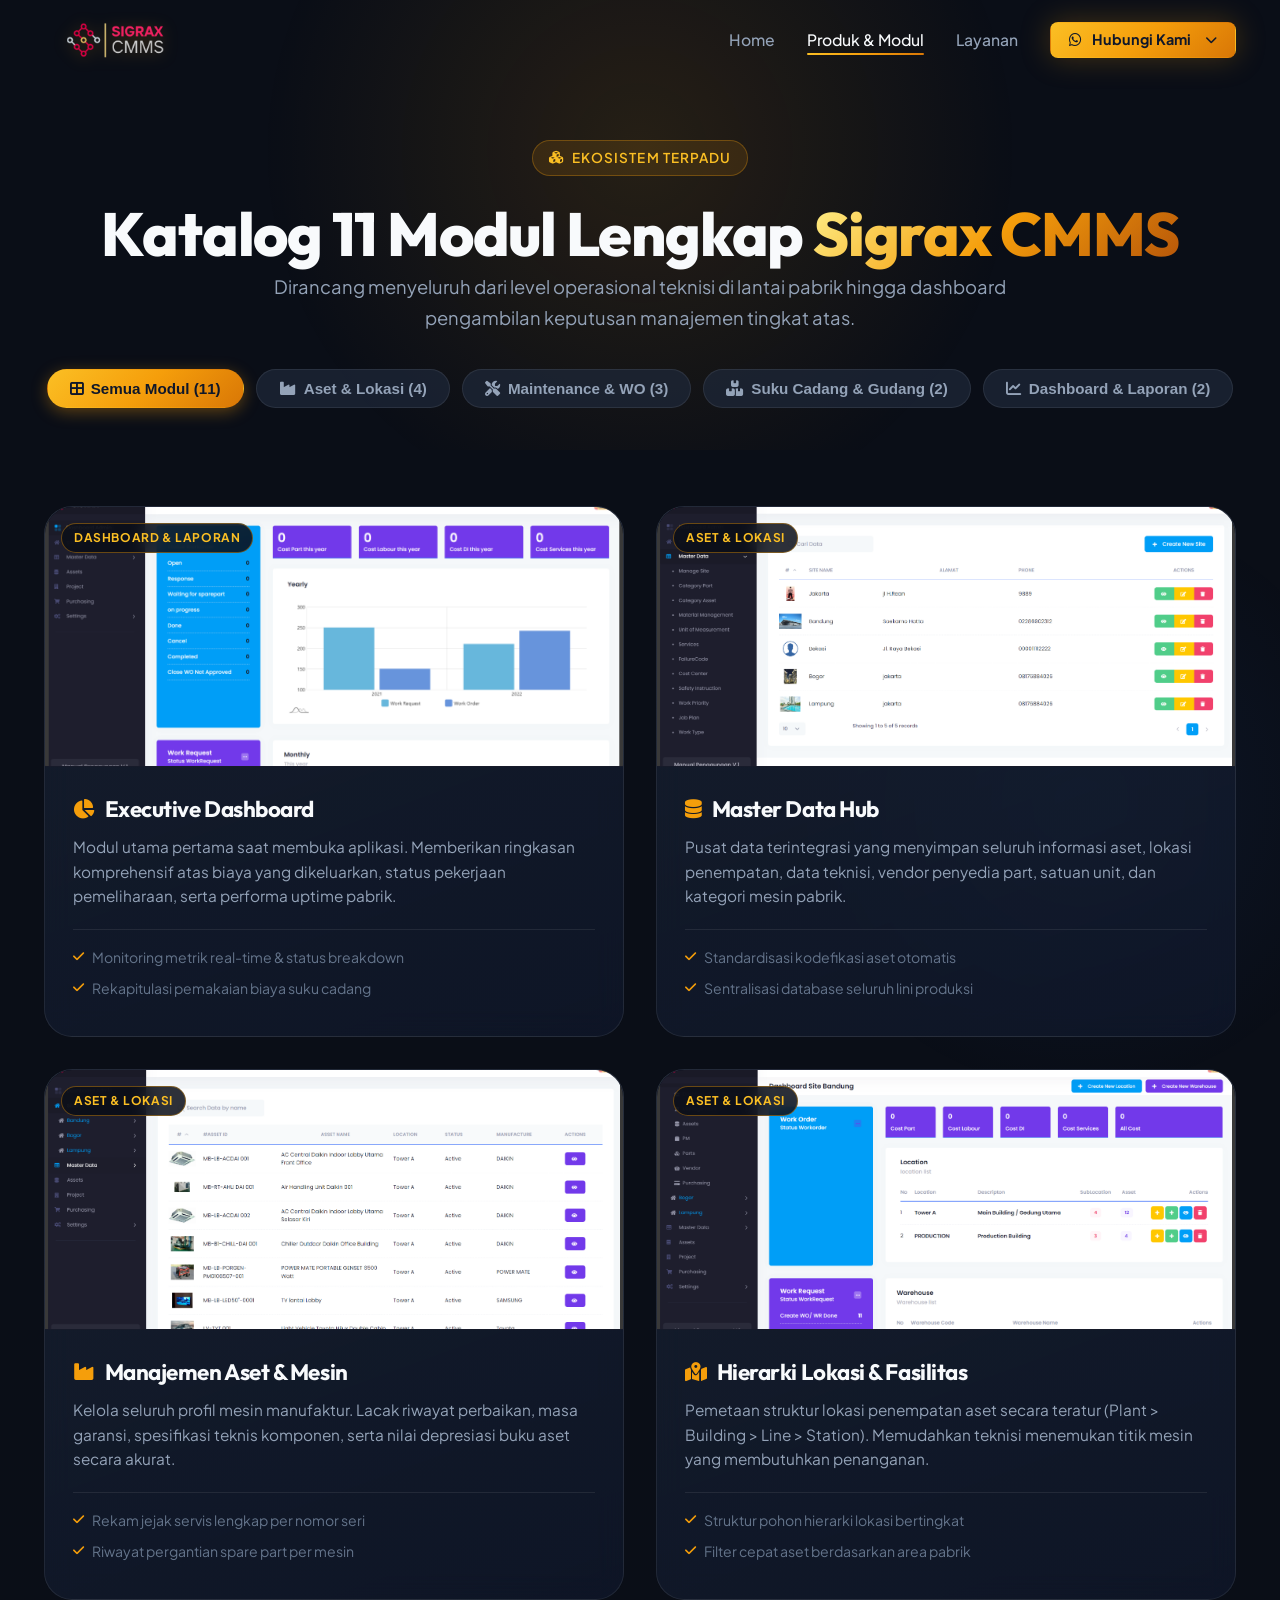
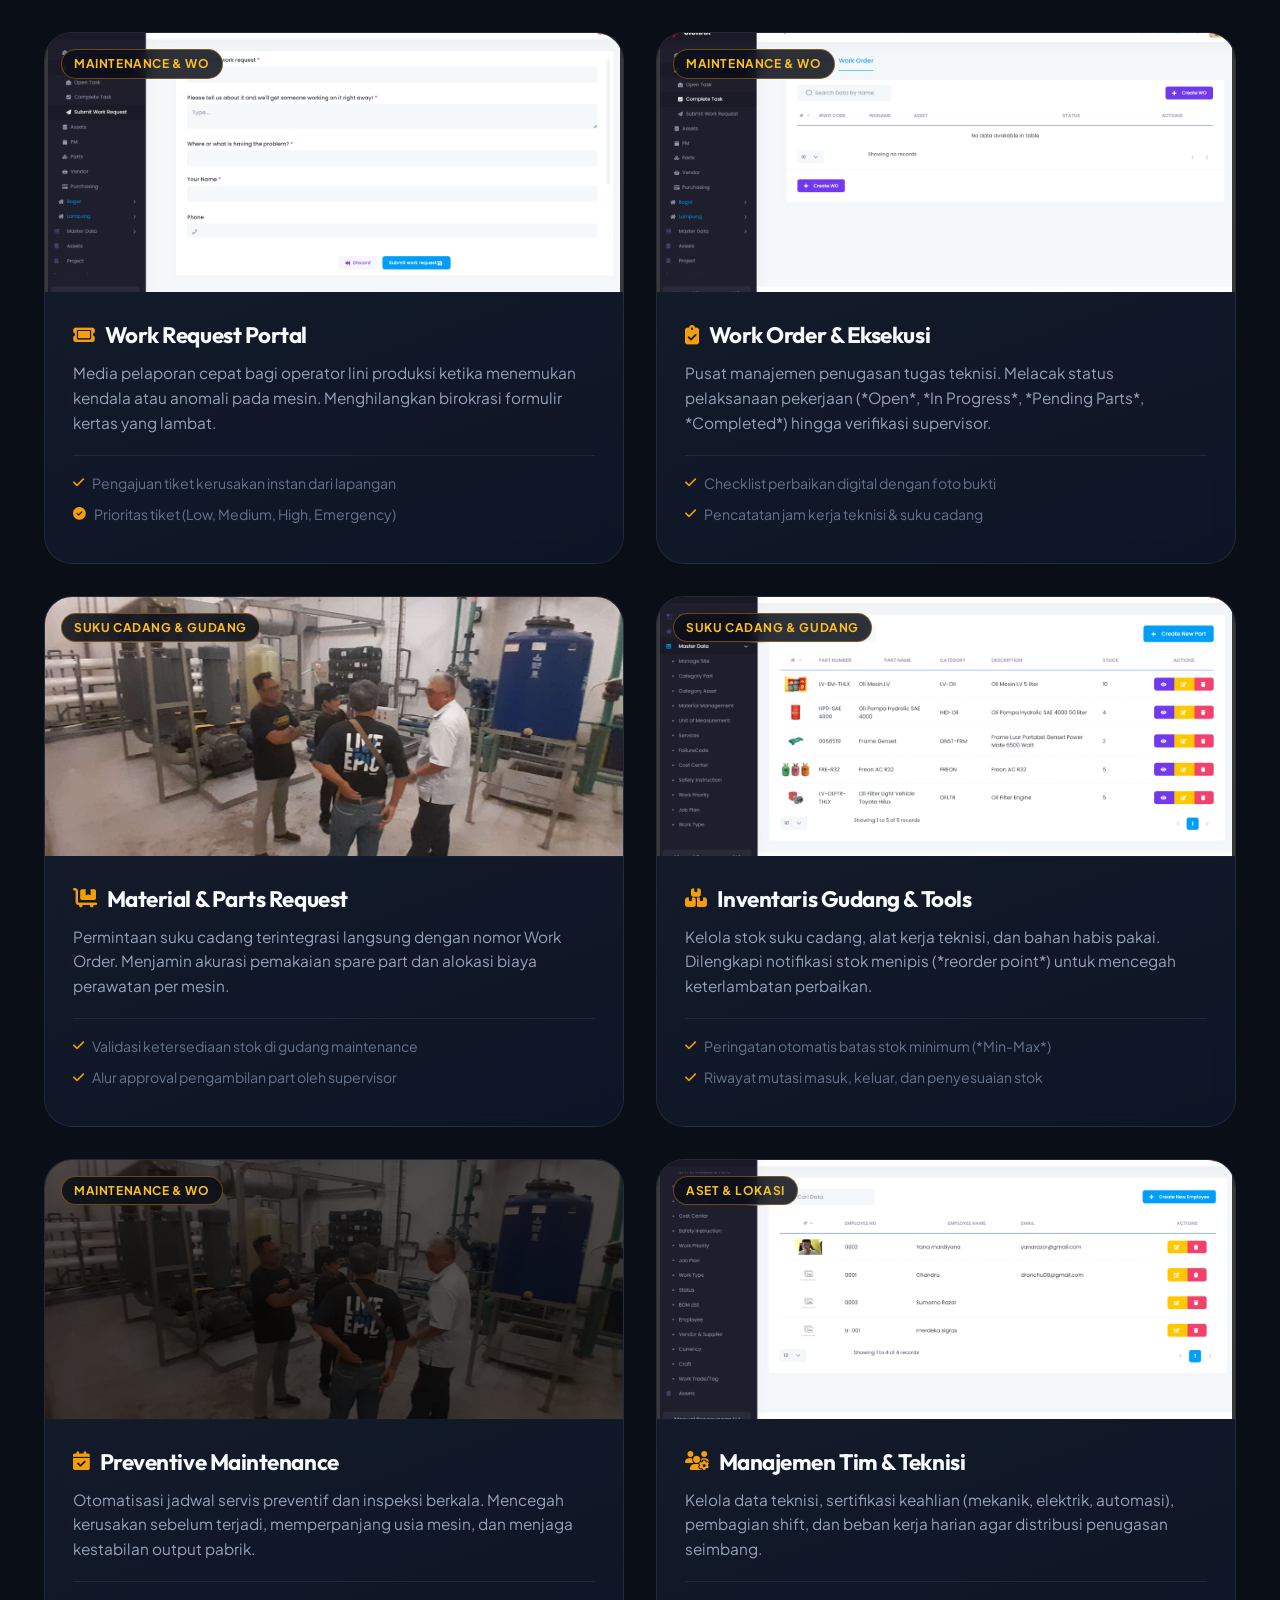
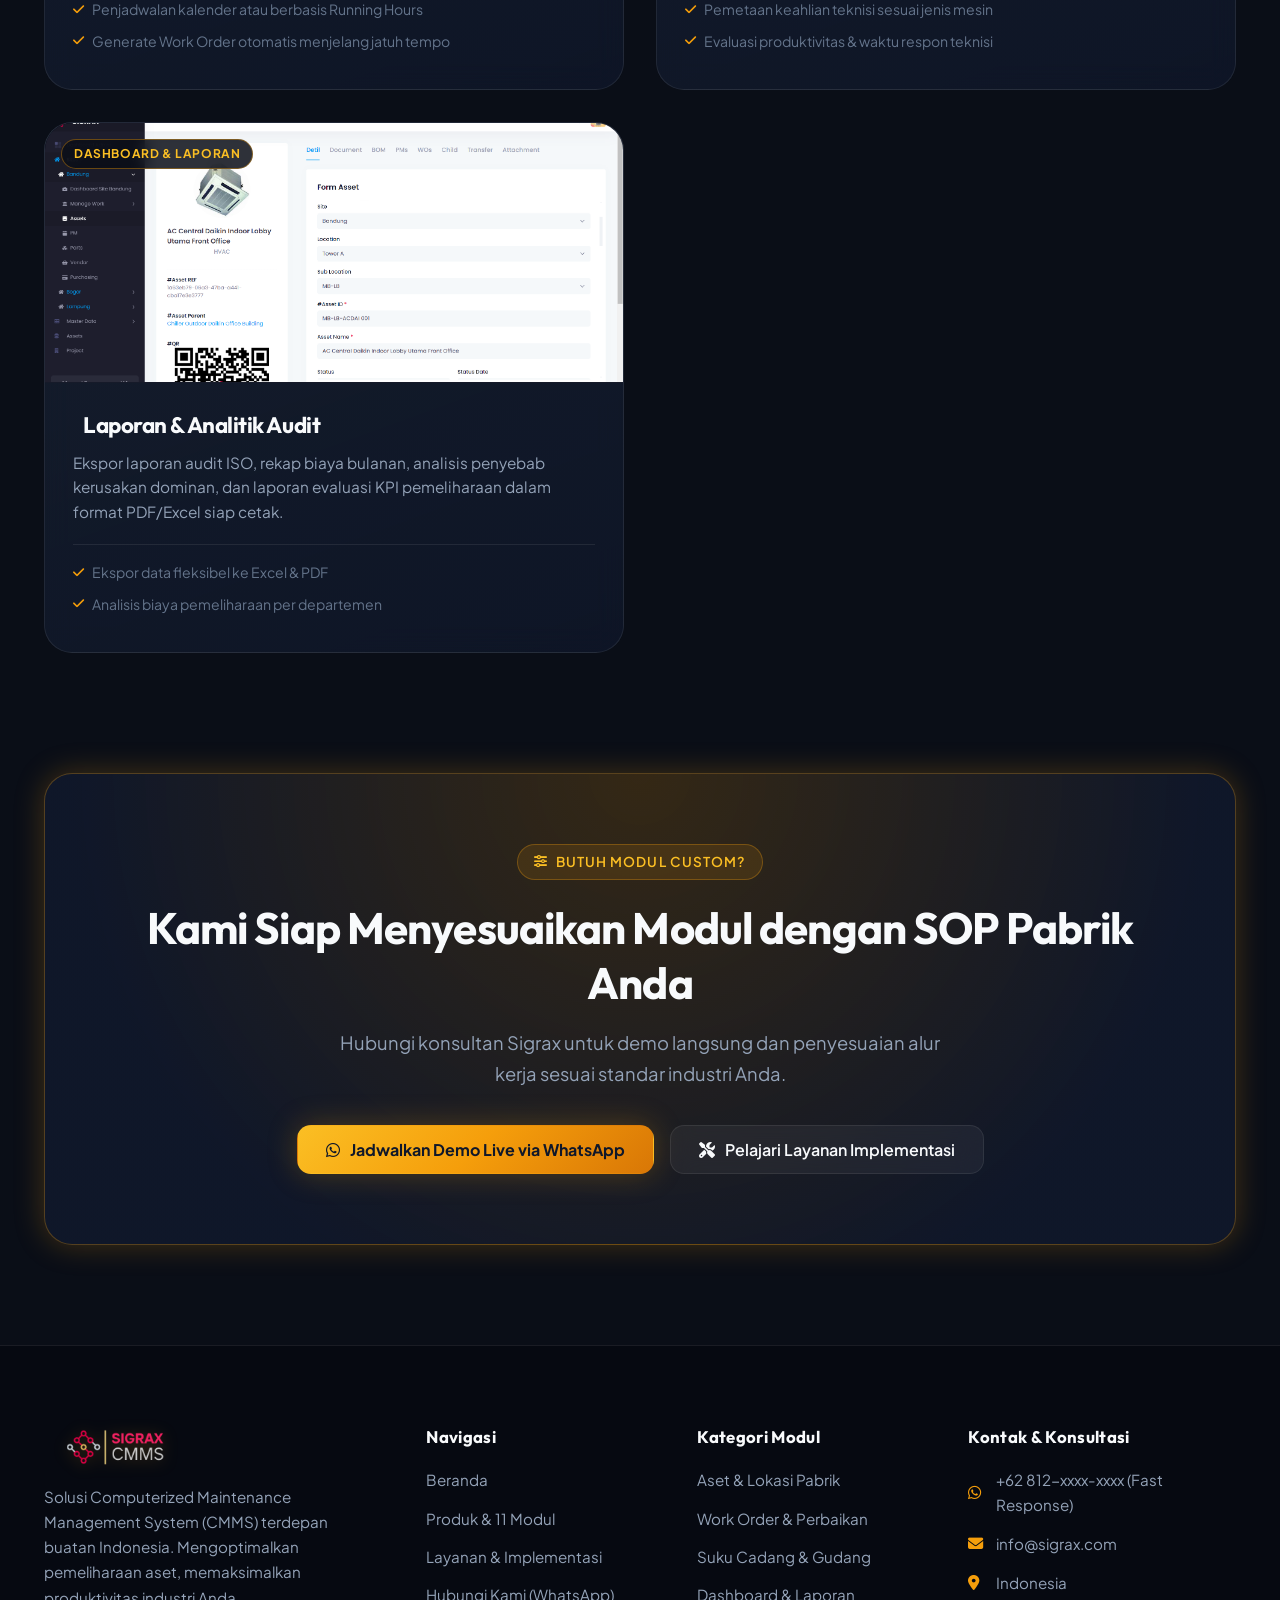
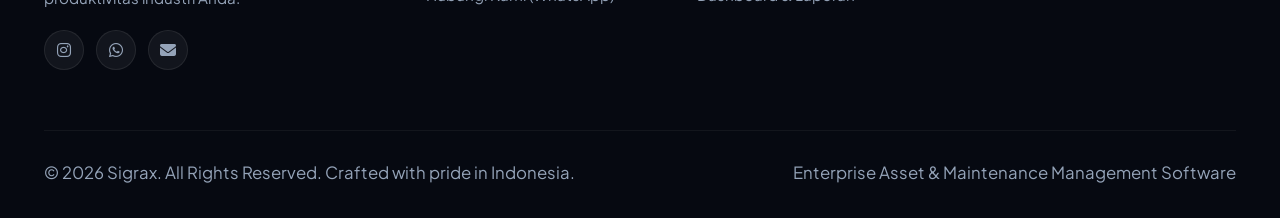
==== features.html @ bd56a6e1 "feat: complete redesign of Sigrax CMMS website with modern 3D exploded architecture, 11 modules cata" ====
<!DOCTYPE html>
<html lang="id">
<head>
  <meta charset="UTF-8" />
  <meta name="viewport" content="width=device-width, initial-scale=1.0" />
  <title>Produk & 11 Modul Lengkap - Sigrax CMMS</title>
  <meta name="description" content="Eksplorasi 11 modul terpadu Sigrax CMMS untuk manajemen aset, work order, pemeliharaan preventif, inventaris suku cadang, dan analitik pabrik." />
  
  <!-- Favicon -->
  <link rel="icon" type="image/png" href="LOGO SIGRAXX 1.png" />
  
  <!-- Font Awesome 6 -->
  <link rel="stylesheet" href="https://cdnjs.cloudflare.com/ajax/libs/font-awesome/6.5.1/css/all.min.css" />
  
  <!-- Unified Modern Design System -->
  <link rel="stylesheet" href="main.css" />

  <style>
    /* Specific Styles for Features Explorer */
    .filter-pills-bar {
      display: flex;
      justify-content: center;
      gap: 12px;
      flex-wrap: wrap;
      margin-bottom: 48px;
    }

    .filter-pill {
      background: rgba(30, 41, 59, 0.7);
      border: 1px solid var(--border-glass);
      color: var(--text-secondary);
      padding: 10px 22px;
      border-radius: var(--radius-full);
      font-size: 0.95rem;
      font-weight: 600;
      cursor: pointer;
      transition: all var(--transition-fast);
      display: inline-flex;
      align-items: center;
      gap: 8px;
    }

    .filter-pill:hover {
      background: rgba(255, 255, 255, 0.1);
      color: var(--text-white);
      border-color: rgba(255, 255, 255, 0.2);
    }

    .filter-pill.active {
      background: var(--gold-gradient);
      color: var(--text-dark);
      border-color: transparent;
      box-shadow: 0 4px 16px rgba(245, 158, 11, 0.35);
    }

    .modules-grid {
      display: grid;
      grid-template-columns: repeat(2, 1fr);
      gap: 32px;
    }

    .module-card {
      background: linear-gradient(160deg, rgba(30, 41, 59, 0.6) 0%, rgba(15, 23, 42, 0.8) 100%);
      border: 1px solid var(--border-glass);
      border-radius: var(--radius-xl);
      overflow: hidden;
      display: flex;
      flex-direction: column;
      transition: all var(--transition-normal);
      backdrop-filter: blur(14px);
    }

    .module-card:hover {
      transform: translateY(-6px);
      border-color: var(--border-glass-hover);
      box-shadow: var(--shadow-lg), 0 0 30px rgba(245, 158, 11, 0.15);
    }

    .module-card-img-wrap {
      height: 260px;
      background: #020617;
      position: relative;
      overflow: hidden;
      cursor: pointer;
      border-bottom: 1px solid var(--border-glass);
    }

    .module-card-img-wrap img {
      width: 100%;
      height: 100%;
      object-fit: cover;
      transition: transform var(--transition-smooth);
    }

    .module-card:hover .module-card-img-wrap img {
      transform: scale(1.05);
    }

    .module-badge-category {
      position: absolute;
      top: 16px;
      left: 16px;
      background: rgba(10, 14, 23, 0.85);
      border: 1px solid rgba(245, 158, 11, 0.4);
      color: var(--primary-gold-light);
      padding: 4px 12px;
      border-radius: var(--radius-full);
      font-size: 0.75rem;
      font-weight: 700;
      letter-spacing: 0.05em;
      text-transform: uppercase;
      backdrop-filter: blur(8px);
      z-index: 5;
    }

    .module-card-body {
      padding: 28px;
      display: flex;
      flex-direction: column;
      flex-grow: 1;
    }

    .module-card-body h3 {
      font-size: 1.4rem;
      margin-bottom: 12px;
      display: flex;
      align-items: center;
      gap: 10px;
    }

    .module-card-body h3 i {
      color: var(--primary-gold);
      font-size: 1.2rem;
    }

    .module-card-body p {
      font-size: 0.96rem;
      color: var(--text-secondary);
      line-height: 1.6;
      margin-bottom: 20px;
    }

    .module-card-features {
      list-style: none;
      margin-top: auto;
      padding-top: 16px;
      border-top: 1px solid var(--border-glass);
    }

    .module-card-features li {
      font-size: 0.88rem;
      color: var(--text-muted);
      display: flex;
      align-items: center;
      gap: 8px;
      margin-bottom: 8px;
    }

    .module-card-features li i {
      color: var(--primary-gold);
      font-size: 0.8rem;
    }

    @media (max-width: 900px) {
      .modules-grid {
        grid-template-columns: 1fr;
      }
    }
  </style>
</head>
<body>

  <!-- Modern Glassmorphic Navbar -->
  <header>
    <nav class="site-navbar" aria-label="Navigasi Utama">
      <div class="container navbar-inner">
        <a href="index.html" class="navbar-brand">
          <img src="LOGO SIGRAXX 1.png" alt="Sigrax CMMS Logo" class="brand-logo" />
        </a>

        <button class="mobile-toggle" aria-label="Buka Menu" aria-expanded="false">
          <i class="fas fa-bars"></i>
        </button>

        <ul class="nav-links">
          <li><a href="index.html" class="nav-link">Home</a></li>
          <li><a href="features.html" class="nav-link active">Produk & Modul</a></li>
          <li><a href="services.html" class="nav-link">Layanan</a></li>
          <li class="nav-dropdown">
            <a href="https://wa.link/18xqmd" target="_blank" rel="noopener noreferrer" class="btn btn-primary btn-sm">
              <i class="fab fa-whatsapp"></i> Hubungi Kami <i class="fas fa-chevron-down" style="font-size: 0.75rem; margin-left: 4px;"></i>
            </a>
            <div class="dropdown-panel">
              <a href="https://wa.link/18xqmd" target="_blank" rel="noopener noreferrer" class="dropdown-item">
                <i class="fab fa-whatsapp"></i> WhatsApp Konsultasi
              </a>
              <a href="mailto:info@sigrax.com" class="dropdown-item">
                <i class="fas fa-envelope"></i> Email Resmi
              </a>
              <a href="https://www.instagram.com/sigraxcmms" target="_blank" rel="noopener noreferrer" class="dropdown-item">
                <i class="fab fa-instagram"></i> Instagram Resmi
              </a>
            </div>
          </li>
        </ul>
      </div>
    </nav>
  </header>

  <main>
    <!-- Section: Header Explorer -->
    <section class="hero-section" style="padding-bottom: 30px;">
      <div class="container text-center">
        <span class="badge-tag"><i class="fas fa-cubes"></i> Ekosistem Terpadu</span>
        <h1>Katalog 11 Modul Lengkap <span class="gradient-text">Sigrax CMMS</span></h1>
        <p style="max-width: 760px; margin: 0 auto 36px auto; font-size: 1.15rem;">
          Dirancang menyeluruh dari level operasional teknisi di lantai pabrik hingga dashboard pengambilan keputusan manajemen tingkat atas.
        </p>

        <!-- Filter Pills Bar -->
        <div class="filter-pills-bar">
          <button class="filter-pill active" data-category="all">
            <i class="fas fa-border-all"></i> Semua Modul (11)
          </button>
          <button class="filter-pill" data-category="asset">
            <i class="fas fa-industry"></i> Aset & Lokasi (4)
          </button>
          <button class="filter-pill" data-category="maintenance">
            <i class="fas fa-screwdriver-wrench"></i> Maintenance & WO (3)
          </button>
          <button class="filter-pill" data-category="inventory">
            <i class="fas fa-boxes-stacked"></i> Suku Cadang & Gudang (2)
          </button>
          <button class="filter-pill" data-category="analytics">
            <i class="fas fa-chart-line"></i> Dashboard & Laporan (2)
          </button>
        </div>
      </div>
    </section>

    <!-- Section: All 11 Modules Grid -->
    <section class="section-py" style="padding-top: 20px;">
      <div class="container">
        <div class="modules-grid">

          <!-- 1. Executive Dashboard -->
          <div class="module-card" data-category="analytics">
            <div class="module-card-img-wrap" data-lightbox="true" data-src="dashboard.png" data-title="1. Executive Dashboard Module" data-desc="Visualisasi real-time performa pemeliharaan, rekap work order, dan tren biaya perawatan.">
              <span class="module-badge-category">Dashboard & Laporan</span>
              <img src="dashboard.png" alt="Executive Dashboard Sigrax" />
              <div class="image-zoom-overlay"><i class="fas fa-magnifying-glass-plus"></i> Perbesar</div>
            </div>
            <div class="module-card-body">
              <h3><i class="fas fa-chart-pie"></i> Executive Dashboard</h3>
              <p>
                Modul utama pertama saat membuka aplikasi. Memberikan ringkasan komprehensif atas biaya yang dikeluarkan, status pekerjaan pemeliharaan, serta performa uptime pabrik.
              </p>
              <ul class="module-card-features">
                <li><i class="fas fa-check"></i> Monitoring metrik real-time & status breakdown</li>
                <li><i class="fas fa-check"></i> Rekapitulasi pemakaian biaya suku cadang</li>
              </ul>
            </div>
          </div>

          <!-- 2. Master Data Module -->
          <div class="module-card" data-category="asset">
            <div class="module-card-img-wrap" data-lightbox="true" data-src="sites (tempat).png" data-title="2. Master Data Module" data-desc="Database terpusat semua data inventaris mesin, karyawan, lokasi, dan standar satuan.">
              <span class="module-badge-category">Aset & Lokasi</span>
              <img src="sites (tempat).png" alt="Master Data Sigrax" />
              <div class="image-zoom-overlay"><i class="fas fa-magnifying-glass-plus"></i> Perbesar</div>
            </div>
            <div class="module-card-body">
              <h3><i class="fas fa-database"></i> Master Data Hub</h3>
              <p>
                Pusat data terintegrasi yang menyimpan seluruh informasi aset, lokasi penempatan, data teknisi, vendor penyedia part, satuan unit, dan kategori mesin pabrik.
              </p>
              <ul class="module-card-features">
                <li><i class="fas fa-check"></i> Standardisasi kodefikasi aset otomatis</li>
                <li><i class="fas fa-check"></i> Sentralisasi database seluruh lini produksi</li>
              </ul>
            </div>
          </div>

          <!-- 3. Asset Module -->
          <div class="module-card" data-category="asset">
            <div class="module-card-img-wrap" data-lightbox="true" data-src="assets.png" data-title="3. Asset & Machine Module" data-desc="Spesifikasi teknis mendalam per mesin, riwayat breakdown, dan manual digital.">
              <span class="module-badge-category">Aset & Lokasi</span>
              <img src="assets.png" alt="Asset Module Sigrax" />
              <div class="image-zoom-overlay"><i class="fas fa-magnifying-glass-plus"></i> Perbesar</div>
            </div>
            <div class="module-card-body">
              <h3><i class="fas fa-industry"></i> Manajemen Aset & Mesin</h3>
              <p>
                Kelola seluruh profil mesin manufaktur. Lacak riwayat perbaikan, masa garansi, spesifikasi teknis komponen, serta nilai depresiasi buku aset secara akurat.
              </p>
              <ul class="module-card-features">
                <li><i class="fas fa-check"></i> Rekam jejak servis lengkap per nomor seri</li>
                <li><i class="fas fa-check"></i> Riwayat pergantian spare part per mesin</li>
              </ul>
            </div>
          </div>

          <!-- 4. Location Hierarchy Module -->
          <div class="module-card" data-category="asset">
            <div class="module-card-img-wrap" data-lightbox="true" data-src="sites 2.png" data-title="4. Location & Plant Hierarchy" data-desc="Hierarki spasial gedung, plant, lantai, hingga lini produksi spesifik.">
              <span class="module-badge-category">Aset & Lokasi</span>
              <img src="sites 2.png" alt="Location Module Sigrax" />
              <div class="image-zoom-overlay"><i class="fas fa-magnifying-glass-plus"></i> Perbesar</div>
            </div>
            <div class="module-card-body">
              <h3><i class="fas fa-map-location-dot"></i> Hierarki Lokasi & Fasilitas</h3>
              <p>
                Pemetaan struktur lokasi penempatan aset secara teratur (Plant &gt; Building &gt; Line &gt; Station). Memudahkan teknisi menemukan titik mesin yang membutuhkan penanganan.
              </p>
              <ul class="module-card-features">
                <li><i class="fas fa-check"></i> Struktur pohon hierarki lokasi bertingkat</li>
                <li><i class="fas fa-check"></i> Filter cepat aset berdasarkan area pabrik</li>
              </ul>
            </div>
          </div>

          <!-- 5. Work Request Module -->
          <div class="module-card" data-category="maintenance">
            <div class="module-card-img-wrap" data-lightbox="true" data-src="work req.png" data-title="5. Work Request Module" data-desc="Formulir pengajuan tiket perbaikan cepat dari operator lapangan ke tim maintenance.">
              <span class="module-badge-category">Maintenance & WO</span>
              <img src="work req.png" alt="Work Request Sigrax" />
              <div class="image-zoom-overlay"><i class="fas fa-magnifying-glass-plus"></i> Perbesar</div>
            </div>
            <div class="module-card-body">
              <h3><i class="fas fa-ticket"></i> Work Request Portal</h3>
              <p>
                Media pelaporan cepat bagi operator lini produksi ketika menemukan kendala atau anomali pada mesin. Menghilangkan birokrasi formulir kertas yang lambat.
              </p>
              <ul class="module-card-features">
                <li><i class="fas fa-check"></i> Pengajuan tiket kerusakan instan dari lapangan</li>
                <li><i class="fas fa-check-circle"></i> Prioritas tiket (Low, Medium, High, Emergency)</li>
              </ul>
            </div>
          </div>

          <!-- 6. Work Order Module -->
          <div class="module-card" data-category="maintenance">
            <div class="module-card-img-wrap" data-lightbox="true" data-src="completed task.png" data-title="6. Work Order Module" data-desc="Penugasan teknisi, instruksi perbaikan step-by-step, dan pencatatan jam kerja.">
              <span class="module-badge-category">Maintenance & WO</span>
              <img src="completed task.png" alt="Work Order Sigrax" />
              <div class="image-zoom-overlay"><i class="fas fa-magnifying-glass-plus"></i> Perbesar</div>
            </div>
            <div class="module-card-body">
              <h3><i class="fas fa-clipboard-check"></i> Work Order & Eksekusi</h3>
              <p>
                Pusat manajemen penugasan tugas teknisi. Melacak status pelaksanaan pekerjaan (*Open*, *In Progress*, *Pending Parts*, *Completed*) hingga verifikasi supervisor.
              </p>
              <ul class="module-card-features">
                <li><i class="fas fa-check"></i> Checklist perbaikan digital dengan foto bukti</li>
                <li><i class="fas fa-check"></i> Pencatatan jam kerja teknisi & suku cadang</li>
              </ul>
            </div>
          </div>

          <!-- 7. Material Request Module -->
          <div class="module-card" data-category="inventory">
            <div class="module-card-img-wrap" data-lightbox="true" data-src="image.41.jpg" data-title="7. Material Request Module" data-desc="Permintaan suku cadang langsung terhubung ke nomor Work Order aktif.">
              <span class="module-badge-category">Suku Cadang & Gudang</span>
              <img src="image.41.jpg" alt="Material Request Sigrax" />
              <div class="image-zoom-overlay"><i class="fas fa-magnifying-glass-plus"></i> Perbesar</div>
            </div>
            <div class="module-card-body">
              <h3><i class="fas fa-cart-flatbed"></i> Material & Parts Request</h3>
              <p>
                Permintaan suku cadang terintegrasi langsung dengan nomor Work Order. Menjamin akurasi pemakaian spare part dan alokasi biaya perawatan per mesin.
              </p>
              <ul class="module-card-features">
                <li><i class="fas fa-check"></i> Validasi ketersediaan stok di gudang maintenance</li>
                <li><i class="fas fa-check"></i> Alur approval pengambilan part oleh supervisor</li>
              </ul>
            </div>
          </div>

          <!-- 8. Inventory & Parts Module -->
          <div class="module-card" data-category="inventory">
            <div class="module-card-img-wrap" data-lightbox="true" data-src="PART.png" data-title="8. Inventory & Stock Module" data-desc="Manajemen stok minimum, mutasi suku cadang, dan pencatatan tools teknisi.">
              <span class="module-badge-category">Suku Cadang & Gudang</span>
              <img src="PART.png" alt="Inventory Module Sigrax" />
              <div class="image-zoom-overlay"><i class="fas fa-magnifying-glass-plus"></i> Perbesar</div>
            </div>
            <div class="module-card-body">
              <h3><i class="fas fa-boxes-stacked"></i> Inventaris Gudang & Tools</h3>
              <p>
                Kelola stok suku cadang, alat kerja teknisi, dan bahan habis pakai. Dilengkapi notifikasi stok menipis (*reorder point*) untuk mencegah keterlambatan perbaikan.
              </p>
              <ul class="module-card-features">
                <li><i class="fas fa-check"></i> Peringatan otomatis batas stok minimum (*Min-Max*)</li>
                <li><i class="fas fa-check"></i> Riwayat mutasi masuk, keluar, dan penyesuaian stok</li>
              </ul>
            </div>
          </div>

          <!-- 9. Preventive Maintenance Module -->
          <div class="module-card" data-category="maintenance">
            <div class="module-card-img-wrap" data-lightbox="true" data-src="image_43.png" data-title="9. Preventive Maintenance Module" data-desc="Jadwal inspeksi berkala otomatis berdasarkan siklus waktu atau jam kerja mesin.">
              <span class="module-badge-category">Maintenance & WO</span>
              <img src="image_43.png" alt="Preventive Module Sigrax" />
              <div class="image-zoom-overlay"><i class="fas fa-magnifying-glass-plus"></i> Perbesar</div>
            </div>
            <div class="module-card-body">
              <h3><i class="fas fa-calendar-check"></i> Preventive Maintenance</h3>
              <p>
                Otomatisasi jadwal servis preventif dan inspeksi berkala. Mencegah kerusakan sebelum terjadi, memperpanjang usia mesin, dan menjaga kestabilan output pabrik.
              </p>
              <ul class="module-card-features">
                <li><i class="fas fa-check"></i> Penjadwalan kalender atau berbasis Running Hours</li>
                <li><i class="fas fa-check"></i> Generate Work Order otomatis menjelang jatuh tempo</li>
              </ul>
            </div>
          </div>

          <!-- 10. Employee & Technician Module -->
          <div class="module-card" data-category="asset">
            <div class="module-card-img-wrap" data-lightbox="true" data-src="employee.png" data-title="10. Technician & HR Module" data-desc="Manajemen regu teknisi, spesialisasi keahlian, shift kerja, dan beban kerja harian.">
              <span class="module-badge-category">Aset & Lokasi</span>
              <img src="employee.png" alt="Employee Module Sigrax" />
              <div class="image-zoom-overlay"><i class="fas fa-magnifying-glass-plus"></i> Perbesar</div>
            </div>
            <div class="module-card-body">
              <h3><i class="fas fa-users-gear"></i> Manajemen Tim & Teknisi</h3>
              <p>
                Kelola data teknisi, sertifikasi keahlian (mekanik, elektrik, automasi), pembagian shift, dan beban kerja harian agar distribusi penugasan seimbang.
              </p>
              <ul class="module-card-features">
                <li><i class="fas fa-check"></i> Pemetaan keahlian teknisi sesuai jenis mesin</li>
                <li><i class="fas fa-check"></i> Evaluasi produktivitas & waktu respon teknisi</li>
              </ul>
            </div>
          </div>

          <!-- 11. Report Module -->
          <div class="module-card" data-category="analytics">
            <div class="module-card-img-wrap" data-lightbox="true" data-src="image_47.png" data-title="11. Reporting & Analytics Module" data-desc="Ekspor laporan audit, evaluasi MTBF, MTTR, dan analisis tren biaya perbaikan.">
              <span class="module-badge-category">Dashboard & Laporan</span>
              <img src="image_47.png" alt="Report Module Sigrax" />
              <div class="image-zoom-overlay"><i class="fas fa-magnifying-glass-plus"></i> Perbesar</div>
            </div>
            <div class="module-card-body">
              <h3><i class="fas fa-file-chart-column"></i> Laporan & Analitik Audit</h3>
              <p>
                Ekspor laporan audit ISO, rekap biaya bulanan, analisis penyebab kerusakan dominan, dan laporan evaluasi KPI pemeliharaan dalam format PDF/Excel siap cetak.
              </p>
              <ul class="module-card-features">
                <li><i class="fas fa-check"></i> Ekspor data fleksibel ke Excel & PDF</li>
                <li><i class="fas fa-check"></i> Analisis biaya pemeliharaan per departemen</li>
              </ul>
            </div>
          </div>

        </div>
      </div>
    </section>

    <!-- Section: CTA Banner -->
    <section class="section-py" style="padding-top: 20px;">
      <div class="container">
        <div class="cta-banner">
          <span class="badge-tag"><i class="fas fa-sliders"></i> Butuh Modul Custom?</span>
          <h2>Kami Siap Menyesuaikan Modul dengan SOP Pabrik Anda</h2>
          <p>
            Hubungi konsultan Sigrax untuk demo langsung dan penyesuaian alur kerja sesuai standar industri Anda.
          </p>
          <div class="btn-group" style="justify-content: center;">
            <a href="https://wa.link/18xqmd" target="_blank" rel="noopener noreferrer" class="btn btn-primary">
              <i class="fab fa-whatsapp"></i> Jadwalkan Demo Live via WhatsApp
            </a>
            <a href="services.html" class="btn btn-secondary">
              <i class="fas fa-screwdriver-wrench"></i> Pelajari Layanan Implementasi
            </a>
          </div>
        </div>
      </div>
    </section>
  </main>

  <!-- Modern Footer -->
  <footer class="site-footer">
    <div class="container">
      <div class="footer-grid">
        <div class="footer-brand">
          <img src="LOGO SIGRAXX 1.png" alt="Sigrax CMMS" class="brand-logo" />
          <p>
            Solusi Computerized Maintenance Management System (CMMS) terdepan buatan Indonesia. Mengoptimalkan pemeliharaan aset, memaksimalkan produktivitas industri Anda.
          </p>
          <div class="social-bar">
            <a href="https://www.instagram.com/sigraxcmms" target="_blank" rel="noopener noreferrer" class="social-btn" aria-label="Instagram"><i class="fab fa-instagram"></i></a>
            <a href="https://wa.link/18xqmd" target="_blank" rel="noopener noreferrer" class="social-btn" aria-label="WhatsApp"><i class="fab fa-whatsapp"></i></a>
            <a href="mailto:info@sigrax.com" class="social-btn" aria-label="Email"><i class="fas fa-envelope"></i></a>
          </div>
        </div>

        <div class="footer-col">
          <h4>Navigasi</h4>
          <ul class="footer-links">
            <li><a href="index.html">Beranda</a></li>
            <li><a href="features.html">Produk & 11 Modul</a></li>
            <li><a href="services.html">Layanan & Implementasi</a></li>
            <li><a href="https://wa.link/18xqmd" target="_blank" rel="noopener noreferrer">Hubungi Kami (WhatsApp)</a></li>
          </ul>
        </div>

        <div class="footer-col">
          <h4>Kategori Modul</h4>
          <ul class="footer-links">
            <li><a href="#" class="filter-pill" data-category="asset" style="padding: 0; background: none; border: none; font-weight: normal;">Aset & Lokasi Pabrik</a></li>
            <li><a href="#" class="filter-pill" data-category="maintenance" style="padding: 0; background: none; border: none; font-weight: normal;">Work Order & Perbaikan</a></li>
            <li><a href="#" class="filter-pill" data-category="inventory" style="padding: 0; background: none; border: none; font-weight: normal;">Suku Cadang & Gudang</a></li>
            <li><a href="#" class="filter-pill" data-category="analytics" style="padding: 0; background: none; border: none; font-weight: normal;">Dashboard & Laporan</a></li>
          </ul>
        </div>

        <div class="footer-col">
          <h4>Kontak & Konsultasi</h4>
          <ul class="footer-links footer-contact-info">
            <li><i class="fab fa-whatsapp"></i> +62 812-xxxx-xxxx (Fast Response)</li>
            <li><i class="fas fa-envelope"></i> info@sigrax.com</li>
            <li><i class="fas fa-location-dot"></i> Indonesia</li>
          </ul>
        </div>
      </div>

      <div class="footer-bottom">
        <p>&copy; 2026 Sigrax. All Rights Reserved. Crafted with pride in Indonesia.</p>
        <p>Enterprise Asset & Maintenance Management Software</p>
      </div>
    </div>
  </footer>

  <!-- Lightbox Zoom Modal Component -->
  <div class="lightbox-modal" id="lightboxModal" role="dialog" aria-modal="true">
    <div class="lightbox-content">
      <button class="lightbox-close" aria-label="Tutup Preview">&times;</button>
      <img src="" id="lightboxImg" alt="Preview Screenshot" />
      <div class="lightbox-caption">
        <h4 id="lightboxTitle">Judul Modul</h4>
        <p id="lightboxDesc" class="text-secondary" style="font-size: 0.95rem;">Deskripsi detail modul preview.</p>
      </div>
    </div>
  </div>

  <!-- Modern Interactive Vanilla Script -->
  <script src="main.js"></script>
</body>
</html>
---- main.css ----
/* ==========================================================================
   SIGRAX CMMS - UNIFIED MODERN DESIGN SYSTEM
   Theme: Industrial Obsidian & Electric Gold
   ========================================================================== */

@import url('https://fonts.googleapis.com/css2?family=Plus+Jakarta+Sans:ital,wght@0,300;0,400;0,500;0,600;0,700;0,800;1,400;1,600&family=Outfit:wght@400;500;600;700;800&display=swap');

/* --- CSS Root Variables / Design Tokens --- */
:root {
  /* Color System */
  --bg-primary: #0a0e17;
  --bg-secondary: #0f172a;
  --bg-tertiary: #1e293b;
  --bg-surface: rgba(30, 41, 59, 0.7);
  --bg-surface-elevated: rgba(51, 65, 85, 0.75);
  
  /* Brand Accent: Sigrax Gold */
  --primary-gold: #f59e0b;
  --primary-gold-hover: #d97706;
  --primary-gold-light: #fbbf24;
  --primary-gold-glow: rgba(245, 158, 11, 0.25);
  --primary-gold-subtle: rgba(245, 158, 11, 0.1);
  --gold-gradient: linear-gradient(135deg, #fbbf24 0%, #f59e0b 50%, #d97706 100%);
  --gold-gradient-text: linear-gradient(135deg, #fef08a 0%, #f59e0b 50%, #b45309 100%);
  
  /* Neutral Typography Colors */
  --text-white: #f8fafc;
  --text-primary: #f1f5f9;
  --text-secondary: #94a3b8;
  --text-muted: #64748b;
  --text-dark: #0f172a;
  
  /* Border & Glass Accents */
  --border-glass: rgba(255, 255, 255, 0.08);
  --border-glass-hover: rgba(245, 158, 11, 0.4);
  --border-card: rgba(255, 255, 255, 0.06);
  
  /* Shadows & Glows */
  --shadow-sm: 0 2px 8px rgba(0, 0, 0, 0.25);
  --shadow-md: 0 8px 24px rgba(0, 0, 0, 0.35);
  --shadow-lg: 0 16px 40px rgba(0, 0, 0, 0.5);
  --shadow-gold: 0 0 30px rgba(245, 158, 11, 0.25);
  --shadow-gold-hover: 0 0 45px rgba(245, 158, 11, 0.4);
  
  /* Spacing System */
  --container-max: 1240px;
  --nav-height: 80px;
  --radius-sm: 8px;
  --radius-md: 14px;
  --radius-lg: 20px;
  --radius-xl: 28px;
  --radius-full: 9999px;
  
  /* Transitions */
  --transition-fast: 0.2s cubic-bezier(0.4, 0, 0.2, 1);
  --transition-normal: 0.3s cubic-bezier(0.4, 0, 0.2, 1);
  --transition-smooth: 0.5s cubic-bezier(0.16, 1, 0.3, 1);
}

/* --- Base & Reset Styles --- */
*, *::before, *::after {
  box-sizing: border-box;
  margin: 0;
  padding: 0;
}

html {
  scroll-behavior: smooth;
  font-size: 16px;
  color-scheme: dark;
}

body {
  font-family: 'Plus Jakarta Sans', -apple-system, BlinkMacSystemFont, 'Segoe UI', Roboto, sans-serif;
  background-color: var(--bg-primary);
  color: var(--text-primary);
  line-height: 1.65;
  overflow-x: hidden;
  position: relative;
}

/* Background Ambient Lighting */
body::before {
  content: '';
  position: fixed;
  top: -150px;
  left: 50%;
  transform: translateX(-50%);
  width: 900px;
  height: 600px;
  background: radial-gradient(circle, rgba(245, 158, 11, 0.12) 0%, rgba(15, 23, 42, 0) 70%);
  z-index: -1;
  pointer-events: none;
}

body::after {
  content: '';
  position: fixed;
  bottom: -200px;
  right: -100px;
  width: 600px;
  height: 600px;
  background: radial-gradient(circle, rgba(59, 130, 246, 0.08) 0%, rgba(10, 14, 23, 0) 70%);
  z-index: -1;
  pointer-events: none;
}

/* --- Typography --- */
h1, h2, h3, h4, h5, h6 {
  font-family: 'Outfit', 'Plus Jakarta Sans', sans-serif;
  color: var(--text-white);
  font-weight: 700;
  line-height: 1.25;
  letter-spacing: -0.02em;
}

h1 { font-size: clamp(2.2rem, 5vw, 3.8rem); font-weight: 800; }
h2 { font-size: clamp(1.8rem, 3.5vw, 2.75rem); }
h3 { font-size: clamp(1.3rem, 2.2vw, 1.8rem); }
h4 { font-size: 1.25rem; }
p { color: var(--text-secondary); font-size: 1.05rem; }

.gradient-text {
  background: var(--gold-gradient-text);
  -webkit-background-clip: text;
  -webkit-text-fill-color: transparent;
  display: inline-block;
}

.text-gold { color: var(--primary-gold); }
.text-muted { color: var(--text-muted); }
.text-center { text-align: center; }

a {
  color: var(--primary-gold);
  text-decoration: none;
  transition: color var(--transition-fast);
}

a:hover {
  color: var(--primary-gold-light);
}

img {
  max-width: 100%;
  height: auto;
  display: block;
}

/* --- Container & Layout Helpers --- */
.container {
  width: 100%;
  max-width: var(--container-max);
  margin-left: auto;
  margin-right: auto;
  padding-left: 24px;
  padding-right: 24px;
}

.section-py {
  padding-top: 100px;
  padding-bottom: 100px;
}

.section-header {
  max-width: 760px;
  margin: 0 auto 56px auto;
  text-align: center;
}

.badge-tag {
  display: inline-flex;
  align-items: center;
  gap: 8px;
  background: rgba(245, 158, 11, 0.12);
  color: var(--primary-gold-light);
  border: 1px solid rgba(245, 158, 11, 0.3);
  padding: 6px 16px;
  border-radius: var(--radius-full);
  font-size: 0.85rem;
  font-weight: 600;
  text-transform: uppercase;
  letter-spacing: 0.08em;
  margin-bottom: 20px;
}

.badge-tag i {
  font-size: 0.8rem;
}

/* --- Buttons --- */
.btn {
  display: inline-flex;
  align-items: center;
  justify-content: center;
  gap: 10px;
  font-family: 'Plus Jakarta Sans', sans-serif;
  font-weight: 600;
  font-size: 1rem;
  padding: 14px 28px;
  border-radius: var(--radius-md);
  border: 1px solid transparent;
  cursor: pointer;
  transition: all var(--transition-normal);
  text-decoration: none;
  line-height: 1.2;
}

.btn-primary {
  background: var(--gold-gradient);
  color: var(--text-dark);
  box-shadow: var(--shadow-gold);
  font-weight: 700;
}

.btn-primary:hover {
  transform: translateY(-2px);
  box-shadow: var(--shadow-gold-hover);
  color: #000;
}

.btn-secondary {
  background: rgba(255, 255, 255, 0.05);
  color: var(--text-white);
  border: 1px solid var(--border-glass);
  backdrop-filter: blur(12px);
}

.btn-secondary:hover {
  background: rgba(255, 255, 255, 0.1);
  border-color: rgba(255, 255, 255, 0.2);
  color: var(--primary-gold-light);
  transform: translateY(-2px);
}

.btn-sm {
  padding: 8px 18px;
  font-size: 0.9rem;
  border-radius: var(--radius-sm);
}

.btn-group {
  display: flex;
  align-items: center;
  gap: 16px;
  flex-wrap: wrap;
}

/* --- Modern Glassmorphic Navigation --- */
.site-navbar {
  position: fixed;
  top: 0;
  left: 0;
  right: 0;
  height: var(--nav-height);
  z-index: 1000;
  transition: all var(--transition-normal);
  background: transparent;
}

.site-navbar.scrolled {
  background: rgba(10, 14, 23, 0.85);
  backdrop-filter: blur(18px);
  border-bottom: 1px solid var(--border-glass);
  box-shadow: 0 10px 30px rgba(0, 0, 0, 0.4);
  height: 72px;
}

.navbar-inner {
  display: flex;
  align-items: center;
  justify-content: space-between;
  height: 100%;
}

.navbar-brand {
  display: flex;
  align-items: center;
  gap: 12px;
  text-decoration: none;
}

.brand-logo {
  height: 42px;
  width: auto;
  filter: drop-shadow(0 2px 8px rgba(245, 158, 11, 0.3));
}

.nav-links {
  display: flex;
  align-items: center;
  list-style: none;
  gap: 32px;
}

.nav-link {
  color: var(--text-secondary);
  font-weight: 500;
  font-size: 0.98rem;
  position: relative;
  padding: 6px 0;
  transition: color var(--transition-fast);
}

.nav-link::after {
  content: '';
  position: absolute;
  bottom: 0;
  left: 0;
  width: 0%;
  height: 2px;
  background: var(--gold-gradient);
  border-radius: 4px;
  transition: width var(--transition-normal);
}

.nav-link:hover,
.nav-link.active {
  color: var(--text-white);
}

.nav-link.active::after,
.nav-link:hover::after {
  width: 100%;
}

/* Dropdown Menu */
.nav-dropdown {
  position: relative;
}

.dropdown-trigger {
  display: flex;
  align-items: center;
  gap: 6px;
  cursor: pointer;
}

.dropdown-trigger i {
  font-size: 0.75rem;
  transition: transform var(--transition-fast);
}

.nav-dropdown:hover .dropdown-trigger i {
  transform: rotate(180deg);
}

.dropdown-panel {
  position: absolute;
  top: 100%;
  right: 0;
  background: rgba(15, 23, 42, 0.96);
  border: 1px solid var(--border-glass);
  backdrop-filter: blur(20px);
  border-radius: var(--radius-md);
  padding: 12px;
  min-width: 220px;
  box-shadow: var(--shadow-lg);
  opacity: 0;
  visibility: hidden;
  transform: translateY(12px);
  transition: all var(--transition-normal);
  z-index: 100;
}

.nav-dropdown:hover .dropdown-panel {
  opacity: 1;
  visibility: visible;
  transform: translateY(0);
}

.dropdown-item {
  display: flex;
  align-items: center;
  gap: 12px;
  padding: 10px 14px;
  color: var(--text-secondary);
  border-radius: var(--radius-sm);
  font-size: 0.92rem;
  transition: all var(--transition-fast);
}

.dropdown-item i {
  width: 18px;
  color: var(--primary-gold);
}

.dropdown-item:hover {
  background: rgba(245, 158, 11, 0.12);
  color: var(--primary-gold-light);
  transform: translateX(4px);
}

/* Mobile Toggle */
.mobile-toggle {
  display: none;
  background: transparent;
  border: 1px solid var(--border-glass);
  color: var(--text-white);
  font-size: 1.3rem;
  padding: 8px 12px;
  border-radius: var(--radius-sm);
  cursor: pointer;
}

/* --- Hero Section --- */
.hero-section {
  padding-top: calc(var(--nav-height) + 60px);
  padding-bottom: 80px;
  position: relative;
  overflow: hidden;
}

.hero-grid {
  display: grid;
  grid-template-columns: 1.15fr 0.85fr;
  align-items: center;
  gap: 48px;
}

.hero-content h1 {
  margin-bottom: 24px;
}

.hero-content .hero-subtitle {
  font-size: 1.15rem;
  line-height: 1.7;
  color: var(--text-secondary);
  margin-bottom: 36px;
  max-width: 580px;
}

.hero-stats-row {
  display: flex;
  align-items: center;
  gap: 32px;
  margin-top: 48px;
  padding-top: 32px;
  border-top: 1px solid var(--border-glass);
}

.hero-stat-item h4 {
  font-size: 1.8rem;
  color: var(--primary-gold-light);
  font-weight: 800;
  margin-bottom: 4px;
}

.hero-stat-item p {
  font-size: 0.88rem;
  color: var(--text-muted);
  text-transform: uppercase;
  letter-spacing: 0.05em;
}

/* Hero Showcase Mockup */
.hero-visual {
  position: relative;
}

.mockup-window {
  background: linear-gradient(145deg, rgba(30, 41, 59, 0.9), rgba(15, 23, 42, 0.95));
  border: 1px solid rgba(255, 255, 255, 0.12);
  border-radius: var(--radius-lg);
  padding: 12px;
  box-shadow: 0 25px 60px -15px rgba(0, 0, 0, 0.8), var(--shadow-gold);
  position: relative;
  overflow: hidden;
  backdrop-filter: blur(16px);
}

.mockup-header {
  display: flex;
  align-items: center;
  gap: 8px;
  padding: 8px 12px 14px 12px;
  border-bottom: 1px solid var(--border-glass);
}

.mockup-dot {
  width: 10px;
  height: 10px;
  border-radius: 50%;
}
.mockup-dot.red { background: #ef4444; }
.mockup-dot.yellow { background: #f59e0b; }
.mockup-dot.green { background: #10b981; }

.mockup-title {
  font-size: 0.8rem;
  color: var(--text-muted);
  margin-left: auto;
  margin-right: auto;
  font-family: monospace;
}

.mockup-body {
  border-radius: var(--radius-md);
  overflow: hidden;
  position: relative;
  background: #020617;
}

.mockup-body img {
  width: 100%;
  height: auto;
  transition: transform var(--transition-smooth);
}

.mockup-window:hover .mockup-body img {
  transform: scale(1.02);
}

/* Floating Status Pills */
.floating-pill {
  position: absolute;
  background: rgba(15, 23, 42, 0.9);
  border: 1px solid var(--border-glass-hover);
  backdrop-filter: blur(14px);
  padding: 10px 16px;
  border-radius: var(--radius-full);
  display: flex;
  align-items: center;
  gap: 10px;
  box-shadow: var(--shadow-md);
  z-index: 10;
  animation: float 4s ease-in-out infinite;
}

.floating-pill.pill-top {
  top: -20px;
  right: -15px;
}

.floating-pill.pill-bottom {
  bottom: -20px;
  left: -20px;
  animation-delay: 2s;
}

.pill-icon {
  width: 32px;
  height: 32px;
  border-radius: 50%;
  background: rgba(245, 158, 11, 0.15);
  color: var(--primary-gold);
  display: flex;
  align-items: center;
  justify-content: center;
  font-size: 0.9rem;
}

.pill-text strong {
  display: block;
  font-size: 0.85rem;
  color: var(--text-white);
}

.pill-text span {
  font-size: 0.75rem;
  color: var(--text-muted);
}

@keyframes float {
  0%, 100% { transform: translateY(0px); }
  50% { transform: translateY(-8px); }
}

/* ==========================================================================
   3D DISASSEMBLY & EXPLODED ARCHITECTURE ON SCROLL
   ========================================================================== */
.assembly-scroll-section {
  position: relative;
  min-height: 250vh; /* Smooth extended disassembly journey */
  background: radial-gradient(circle at center, rgba(15, 23, 42, 0.9) 0%, #060911 100%);
  border-top: 1px solid var(--border-glass);
  border-bottom: 1px solid var(--border-glass);
}

.assembly-sticky-stage {
  position: sticky;
  top: var(--nav-height);
  height: calc(100vh - var(--nav-height));
  display: flex;
  align-items: center;
  overflow: hidden;
  padding: 24px 0;
}

.assembly-layout-grid {
  display: grid;
  grid-template-columns: 1fr 1.35fr;
  gap: 40px;
  align-items: center;
  width: 100%;
}

/* Left Narrative Controls */
.assembly-narrative {
  display: flex;
  flex-direction: column;
  gap: 16px;
  z-index: 10;
}

.assembly-status-badge {
  display: inline-flex;
  align-items: center;
  gap: 8px;
  padding: 6px 14px;
  border-radius: var(--radius-full);
  font-size: 0.82rem;
  font-weight: 700;
  background: rgba(245, 158, 11, 0.15);
  color: var(--primary-gold-light);
  border: 1px solid rgba(245, 158, 11, 0.3);
  width: fit-content;
}

.assembly-steps-indicator {
  display: flex;
  flex-direction: column;
  gap: 12px;
  margin-top: 16px;
}

.assembly-step-item {
  background: rgba(30, 41, 59, 0.4);
  border: 1px solid var(--border-glass);
  border-radius: var(--radius-md);
  padding: 14px 18px;
  display: flex;
  align-items: center;
  gap: 14px;
  cursor: pointer;
  transition: all var(--transition-normal);
}

.assembly-step-item.active {
  background: rgba(245, 158, 11, 0.12);
  border-color: var(--primary-gold);
  transform: translateX(8px);
  box-shadow: 0 4px 20px rgba(245, 158, 11, 0.2);
}

.assembly-step-num {
  width: 32px;
  height: 32px;
  border-radius: 50%;
  background: rgba(255, 255, 255, 0.06);
  color: var(--text-muted);
  display: flex;
  align-items: center;
  justify-content: center;
  font-weight: 700;
  font-size: 0.85rem;
  transition: all var(--transition-fast);
}

.assembly-step-item.active .assembly-step-num {
  background: var(--gold-gradient);
  color: var(--text-dark);
}

.assembly-step-text h4 {
  font-size: 0.95rem;
  margin-bottom: 2px;
  color: var(--text-white);
}

.assembly-step-text p {
  font-size: 0.8rem;
  color: var(--text-muted);
}

/* 3D Scene Viewport */
.assembly-3d-viewport {
  perspective: 1400px;
  perspective-origin: 50% 50%;
  height: 540px;
  display: flex;
  align-items: center;
  justify-content: center;
  position: relative;
}

.assembly-3d-stack {
  width: 480px;
  height: 300px;
  position: relative;
  transform-style: preserve-3d;
  transform: rotateX(55deg) rotateZ(-28deg) rotateY(8deg);
  transition: transform 0.6s cubic-bezier(0.16, 1, 0.3, 1);
}

/* Individual Floating Layers */
.assembly-layer {
  position: absolute;
  inset: 0;
  border-radius: var(--radius-lg);
  backdrop-filter: blur(16px);
  border: 1px solid rgba(255, 255, 255, 0.14);
  box-shadow: 0 20px 45px rgba(0, 0, 0, 0.65);
  padding: 16px;
  display: flex;
  flex-direction: column;
  justify-content: space-between;
  transform-style: preserve-3d;
  transition: transform 0.4s cubic-bezier(0.2, 0.9, 0.3, 1.2), opacity 0.35s ease, filter 0.35s ease, box-shadow 0.4s ease;
  cursor: pointer;
  will-change: transform, opacity, filter;
}

.assembly-layer:hover {
  border-color: var(--primary-gold-light);
  box-shadow: 0 25px 60px rgba(245, 158, 11, 0.3);
}

/* Base Styling per Layer */
.assembly-layer.layer-4 {
  background: linear-gradient(135deg, rgba(30, 41, 59, 0.85) 0%, rgba(15, 23, 42, 0.95) 100%);
  z-index: 4;
}

.assembly-layer.layer-3 {
  background: linear-gradient(135deg, rgba(245, 158, 11, 0.15) 0%, rgba(30, 41, 59, 0.85) 100%);
  z-index: 3;
}

.assembly-layer.layer-2 {
  background: linear-gradient(135deg, rgba(59, 130, 246, 0.12) 0%, rgba(15, 23, 42, 0.9) 100%);
  z-index: 2;
}

.assembly-layer.layer-1 {
  background: linear-gradient(135deg, rgba(16, 185, 129, 0.12) 0%, rgba(10, 14, 23, 0.95) 100%);
  z-index: 1;
}

/* Layer Interior Elements */
.layer-header-bar {
  display: flex;
  align-items: center;
  justify-content: space-between;
  border-bottom: 1px solid rgba(255, 255, 255, 0.08);
  padding-bottom: 8px;
  margin-bottom: 10px;
}

.layer-tag {
  font-size: 0.72rem;
  font-weight: 700;
  text-transform: uppercase;
  letter-spacing: 0.08em;
  padding: 3px 8px;
  border-radius: var(--radius-full);
}

.layer-4 .layer-tag { background: rgba(245, 158, 11, 0.2); color: var(--primary-gold-light); }
.layer-3 .layer-tag { background: rgba(59, 130, 246, 0.2); color: #60a5fa; }
.layer-2 .layer-tag { background: rgba(168, 85, 247, 0.2); color: #c084fc; }
.layer-1 .layer-tag { background: rgba(16, 185, 129, 0.2); color: #34d399; }

.layer-title-text {
  font-size: 0.85rem;
  font-weight: 700;
  color: var(--text-white);
  display: flex;
  align-items: center;
  gap: 6px;
}

.layer-body-preview {
  display: grid;
  grid-template-columns: repeat(3, 1fr);
  gap: 10px;
  align-items: center;
}

.mini-widget {
  background: rgba(0, 0, 0, 0.35);
  border: 1px solid rgba(255, 255, 255, 0.05);
  border-radius: var(--radius-sm);
  padding: 8px;
  text-align: center;
}

.mini-widget span {
  display: block;
  font-size: 0.65rem;
  color: var(--text-muted);
  text-transform: uppercase;
}

.mini-widget strong {
  font-size: 0.95rem;
  color: var(--text-white);
}

.layer-wireframe-lines {
  display: flex;
  flex-direction: column;
  gap: 6px;
  margin-top: 6px;
}

.wire-line {
  height: 4px;
  border-radius: 2px;
  background: rgba(255, 255, 255, 0.08);
}
.wire-line.short { width: 45%; }
.wire-line.med { width: 70%; }
.wire-line.gold { background: var(--primary-gold); }

/* Interactive Toggle Switch for Assembly Mode */
.assembly-mode-bar {
  display: flex;
  align-items: center;
  gap: 12px;
  margin-top: 20px;
}

/* --- Client Logos Marquee / Grid --- */
.clients-section {
  padding: 80px 0;
  border-top: 1px solid var(--border-glass);
  border-bottom: 1px solid var(--border-glass);
  background: rgba(15, 23, 42, 0.65);
}

.clients-title {
  text-align: center;
  font-size: 1.05rem;
  text-transform: uppercase;
  letter-spacing: 0.14em;
  color: var(--primary-gold-light);
  margin-bottom: 40px;
  font-weight: 800;
}

.clients-grid {
  display: grid;
  grid-template-columns: repeat(3, 1fr);
  gap: 28px;
  align-items: center;
}

.client-logo-card {
  background: rgba(255, 255, 255, 0.08);
  border: 1px solid rgba(255, 255, 255, 0.16);
  border-radius: var(--radius-xl);
  padding: 16px 24px;
  display: flex;
  align-items: center;
  justify-content: center;
  height: 140px;
  box-shadow: 0 8px 25px rgba(0, 0, 0, 0.35);
  transition: all var(--transition-normal);
  backdrop-filter: blur(12px);
}

.client-logo-card img {
  width: 100%;
  height: 100%;
  max-height: 105px;
  object-fit: contain;
  filter: brightness(1.25) contrast(1.15);
  transition: all var(--transition-normal);
}

.client-logo-card:hover {
  background: rgba(255, 255, 255, 0.14);
  border-color: var(--primary-gold);
  transform: translateY(-8px) scale(1.02);
  box-shadow: 0 16px 40px rgba(0, 0, 0, 0.5), 0 0 30px rgba(245, 158, 11, 0.35);
}

.client-logo-card:hover img {
  filter: brightness(1.35) contrast(1.2);
  transform: scale(1.1);
}

/* --- Bento Grid Section (Why Sigrax) --- */
.bento-grid {
  display: grid;
  grid-template-columns: repeat(3, 1fr);
  gap: 24px;
}

.bento-card {
  background: linear-gradient(160deg, rgba(30, 41, 59, 0.6) 0%, rgba(15, 23, 42, 0.75) 100%);
  border: 1px solid var(--border-glass);
  border-radius: var(--radius-lg);
  padding: 36px 30px;
  position: relative;
  overflow: hidden;
  transition: all var(--transition-normal);
  backdrop-filter: blur(12px);
  display: flex;
  flex-direction: column;
}

.bento-card::before {
  content: '';
  position: absolute;
  top: 0;
  left: 0;
  right: 0;
  height: 2px;
  background: var(--gold-gradient);
  opacity: 0;
  transition: opacity var(--transition-normal);
}

.bento-card:hover {
  transform: translateY(-6px);
  border-color: var(--border-glass-hover);
  box-shadow: var(--shadow-lg), 0 0 25px rgba(245, 158, 11, 0.15);
}

.bento-card:hover::before {
  opacity: 1;
}

.bento-card.featured {
  grid-column: span 2;
  background: linear-gradient(145deg, rgba(30, 41, 59, 0.8) 0%, rgba(245, 158, 11, 0.08) 100%);
}

.bento-icon {
  width: 56px;
  height: 56px;
  border-radius: var(--radius-md);
  background: rgba(245, 158, 11, 0.12);
  border: 1px solid rgba(245, 158, 11, 0.25);
  color: var(--primary-gold);
  display: flex;
  align-items: center;
  justify-content: center;
  font-size: 1.5rem;
  margin-bottom: 24px;
  transition: all var(--transition-normal);
}

.bento-card:hover .bento-icon {
  background: var(--gold-gradient);
  color: var(--text-dark);
  transform: rotate(6deg) scale(1.08);
}

.bento-card h3 {
  margin-bottom: 12px;
  font-size: 1.35rem;
}

.bento-card p {
  font-size: 0.98rem;
  line-height: 1.6;
  color: var(--text-secondary);
}

.bento-badge {
  margin-top: auto;
  padding-top: 20px;
  display: inline-flex;
  align-items: center;
  gap: 6px;
  color: var(--primary-gold-light);
  font-size: 0.85rem;
  font-weight: 600;
}

/* --- Interactive Product Showcase (Tabs & View) --- */
.showcase-container {
  background: rgba(15, 23, 42, 0.7);
  border: 1px solid var(--border-glass);
  border-radius: var(--radius-xl);
  padding: 36px;
  backdrop-filter: blur(16px);
  box-shadow: var(--shadow-lg);
}

.tabs-nav {
  display: flex;
  gap: 12px;
  overflow-x: auto;
  padding-bottom: 16px;
  margin-bottom: 32px;
  scrollbar-width: thin;
  border-bottom: 1px solid var(--border-glass);
}

.tab-btn {
  background: rgba(255, 255, 255, 0.04);
  border: 1px solid var(--border-glass);
  color: var(--text-secondary);
  padding: 10px 20px;
  border-radius: var(--radius-full);
  font-size: 0.92rem;
  font-weight: 600;
  cursor: pointer;
  white-space: nowrap;
  transition: all var(--transition-fast);
  display: flex;
  align-items: center;
  gap: 8px;
}

.tab-btn:hover {
  background: rgba(255, 255, 255, 0.08);
  color: var(--text-white);
  border-color: rgba(255, 255, 255, 0.2);
}

.tab-btn.active {
  background: var(--gold-gradient);
  color: var(--text-dark);
  border-color: transparent;
  box-shadow: 0 4px 14px rgba(245, 158, 11, 0.35);
}

.tab-content-panel {
  display: none;
  grid-template-columns: 1.1fr 0.9fr;
  gap: 40px;
  align-items: center;
  animation: fadeIn 0.4s ease-in-out forwards;
}

.tab-content-panel.active {
  display: grid;
}

@keyframes fadeIn {
  from { opacity: 0; transform: translateY(8px); }
  to { opacity: 1; transform: translateY(0); }
}

.showcase-image-wrapper {
  background: #020617;
  border: 1px solid var(--border-glass);
  border-radius: var(--radius-lg);
  overflow: hidden;
  position: relative;
  cursor: pointer;
  box-shadow: var(--shadow-md);
}

.showcase-image-wrapper img {
  width: 100%;
  height: 380px;
  object-fit: cover;
  transition: transform var(--transition-smooth);
}

.showcase-image-wrapper:hover img {
  transform: scale(1.04);
}

.image-zoom-overlay {
  position: absolute;
  inset: 0;
  background: rgba(10, 14, 23, 0.6);
  display: flex;
  align-items: center;
  justify-content: center;
  gap: 8px;
  color: var(--text-white);
  font-weight: 600;
  font-size: 0.95rem;
  opacity: 0;
  transition: opacity var(--transition-fast);
}

.showcase-image-wrapper:hover .image-zoom-overlay {
  opacity: 1;
}

.showcase-info h3 {
  font-size: 1.8rem;
  margin-bottom: 16px;
}

.showcase-info p {
  font-size: 1.05rem;
  line-height: 1.7;
  margin-bottom: 24px;
}

.feature-checklist {
  list-style: none;
  margin-bottom: 28px;
}

.feature-checklist li {
  display: flex;
  align-items: flex-start;
  gap: 12px;
  color: var(--text-secondary);
  font-size: 0.95rem;
  margin-bottom: 12px;
}

.feature-checklist li i {
  color: var(--primary-gold);
  margin-top: 4px;
}

/* --- Service Roadmap & Steps --- */
.services-flow {
  display: grid;
  grid-template-columns: repeat(3, 1fr);
  gap: 28px;
}

.service-step-card {
  background: linear-gradient(160deg, rgba(30, 41, 59, 0.7) 0%, rgba(15, 23, 42, 0.8) 100%);
  border: 1px solid var(--border-glass);
  border-radius: var(--radius-lg);
  padding: 36px 28px;
  position: relative;
  transition: all var(--transition-normal);
}

.step-number {
  position: absolute;
  top: 24px;
  right: 24px;
  font-size: 2.2rem;
  font-weight: 800;
  font-family: 'Outfit', sans-serif;
  color: rgba(255, 255, 255, 0.05);
  line-height: 1;
}

.service-step-card:hover {
  border-color: var(--border-glass-hover);
  transform: translateY(-6px);
  box-shadow: var(--shadow-lg);
}

.service-step-card:hover .step-number {
  color: rgba(245, 158, 11, 0.2);
}

.service-icon {
  width: 52px;
  height: 52px;
  border-radius: var(--radius-md);
  background: rgba(245, 158, 11, 0.12);
  color: var(--primary-gold);
  display: flex;
  align-items: center;
  justify-content: center;
  font-size: 1.4rem;
  margin-bottom: 20px;
}

/* --- CTA Banner --- */
.cta-banner {
  background: radial-gradient(circle at top center, rgba(245, 158, 11, 0.18) 0%, rgba(15, 23, 42, 0.95) 75%), #0a0e17;
  border: 1px solid rgba(245, 158, 11, 0.3);
  border-radius: var(--radius-xl);
  padding: 70px 48px;
  text-align: center;
  position: relative;
  overflow: hidden;
  box-shadow: var(--shadow-gold);
}

.cta-banner h2 {
  margin-bottom: 18px;
}

.cta-banner p {
  max-width: 640px;
  margin: 0 auto 36px auto;
  font-size: 1.15rem;
}

/* --- Footer --- */
.site-footer {
  background: #060911;
  border-top: 1px solid var(--border-glass);
  padding: 80px 0 32px 0;
  position: relative;
}

.footer-grid {
  display: grid;
  grid-template-columns: 1.5fr 1fr 1fr 1.2fr;
  gap: 48px;
  margin-bottom: 60px;
}

.footer-brand p {
  margin-top: 16px;
  font-size: 0.95rem;
  max-width: 320px;
}

.footer-col h4 {
  font-size: 1.05rem;
  margin-bottom: 20px;
  color: var(--text-white);
  letter-spacing: 0.02em;
}

.footer-links {
  list-style: none;
}

.footer-links li {
  margin-bottom: 12px;
}

.footer-links a {
  color: var(--text-secondary);
  font-size: 0.95rem;
  transition: all var(--transition-fast);
}

.footer-links a:hover {
  color: var(--primary-gold-light);
  padding-left: 4px;
}

.footer-contact-info li {
  display: flex;
  align-items: center;
  gap: 10px;
  color: var(--text-secondary);
  font-size: 0.95rem;
  margin-bottom: 14px;
}

.footer-contact-info i {
  color: var(--primary-gold);
  width: 18px;
}

.social-bar {
  display: flex;
  gap: 12px;
  margin-top: 20px;
}

.social-btn {
  width: 40px;
  height: 40px;
  border-radius: 50%;
  background: rgba(255, 255, 255, 0.05);
  border: 1px solid var(--border-glass);
  color: var(--text-secondary);
  display: flex;
  align-items: center;
  justify-content: center;
  transition: all var(--transition-fast);
}

.social-btn:hover {
  background: var(--primary-gold);
  color: var(--text-dark);
  border-color: var(--primary-gold);
  transform: translateY(-3px);
}

.footer-bottom {
  border-top: 1px solid rgba(255, 255, 255, 0.05);
  padding-top: 28px;
  display: flex;
  align-items: center;
  justify-content: space-between;
  color: var(--text-muted);
  font-size: 0.9rem;
  flex-wrap: wrap;
  gap: 16px;
}

/* --- Image Lightbox Modal --- */
.lightbox-modal {
  position: fixed;
  inset: 0;
  background: rgba(6, 9, 17, 0.92);
  backdrop-filter: blur(20px);
  z-index: 9999;
  display: flex;
  align-items: center;
  justify-content: center;
  padding: 24px;
  opacity: 0;
  visibility: hidden;
  transition: all var(--transition-normal);
}

.lightbox-modal.active {
  opacity: 1;
  visibility: visible;
}

.lightbox-content {
  max-width: 1000px;
  width: 100%;
  position: relative;
  background: var(--bg-secondary);
  border: 1px solid var(--border-glass);
  border-radius: var(--radius-lg);
  overflow: hidden;
  box-shadow: 0 30px 80px rgba(0, 0, 0, 0.8);
  transform: scale(0.95);
  transition: transform var(--transition-normal);
}

.lightbox-modal.active .lightbox-content {
  transform: scale(1);
}

.lightbox-content img {
  width: 100%;
  height: auto;
  max-height: 75vh;
  object-fit: contain;
  background: #000;
}

.lightbox-caption {
  padding: 20px 24px;
  background: var(--bg-tertiary);
  border-top: 1px solid var(--border-glass);
}

.lightbox-caption h4 {
  margin-bottom: 6px;
}

.lightbox-close {
  position: absolute;
  top: 16px;
  right: 16px;
  width: 36px;
  height: 36px;
  background: rgba(0, 0, 0, 0.6);
  border: 1px solid rgba(255, 255, 255, 0.2);
  color: #fff;
  border-radius: 50%;
  cursor: pointer;
  display: flex;
  align-items: center;
  justify-content: center;
  font-size: 1.1rem;
  transition: background var(--transition-fast);
  z-index: 10;
}

.lightbox-close:hover {
  background: #ef4444;
  border-color: #ef4444;
}

/* --- Responsive Breakpoints (Mobile-First Polish) --- */
@media (max-width: 1024px) {
  .hero-grid {
    grid-template-columns: 1fr;
    gap: 40px;
    text-align: center;
  }
  
  .hero-content .hero-subtitle {
    margin-left: auto;
    margin-right: auto;
  }
  
  .hero-content .btn-group {
    justify-content: center;
  }
  
  .hero-stats-row {
    justify-content: center;
  }

  .assembly-layout-grid {
    grid-template-columns: 1fr;
    gap: 24px;
  }

  .assembly-3d-viewport {
    height: 420px;
  }

  .assembly-3d-stack {
    width: 380px;
    height: 240px;
  }
  
  .bento-grid {
    grid-template-columns: repeat(2, 1fr);
  }
  
  .bento-card.featured {
    grid-column: span 2;
  }
  
  .tab-content-panel {
    grid-template-columns: 1fr;
  }
  
  .services-flow {
    grid-template-columns: repeat(2, 1fr);
  }
  
  .footer-grid {
    grid-template-columns: 1fr 1fr;
  }
  
  .clients-grid {
    grid-template-columns: repeat(4, 1fr);
  }
}

@media (max-width: 768px) {
  :root {
    --nav-height: 70px;
  }
  
  .mobile-toggle {
    display: block;
  }
  
  .nav-links {
    position: fixed;
    top: var(--nav-height);
    left: 0;
    right: 0;
    background: rgba(10, 14, 23, 0.98);
    backdrop-filter: blur(24px);
    border-bottom: 1px solid var(--border-glass);
    flex-direction: column;
    padding: 24px;
    gap: 20px;
    opacity: 0;
    visibility: hidden;
    transform: translateY(-20px);
    transition: all var(--transition-normal);
  }
  
  .nav-links.open {
    opacity: 1;
    visibility: visible;
    transform: translateY(0);
  }
  
  .nav-dropdown .dropdown-panel {
    position: static;
    opacity: 1;
    visibility: visible;
    transform: none;
    background: rgba(255, 255, 255, 0.03);
    box-shadow: none;
    margin-top: 10px;
    width: 100%;
  }

  .assembly-scroll-section {
    min-height: 180vh;
  }

  .assembly-3d-viewport {
    height: 360px;
    perspective: 800px;
  }

  .assembly-3d-stack {
    width: 300px;
    height: 200px;
    transform: rotateX(45deg) rotateZ(-20deg);
  }
  
  .bento-grid {
    grid-template-columns: 1fr;
  }
  
  .bento-card.featured {
    grid-column: span 1;
  }
  
  .services-flow {
    grid-template-columns: 1fr;
  }
  
  .footer-grid {
    grid-template-columns: 1fr;
    gap: 36px;
  }
  
  .clients-grid {
    grid-template-columns: repeat(3, 1fr);
    gap: 14px;
  }
  
  .client-logo-card {
    min-height: 64px;
    padding: 10px 14px;
  }
  
  .cta-banner {
    padding: 44px 20px;
  }
  
  .hero-stats-row {
    flex-direction: column;
    gap: 20px;
  }
}
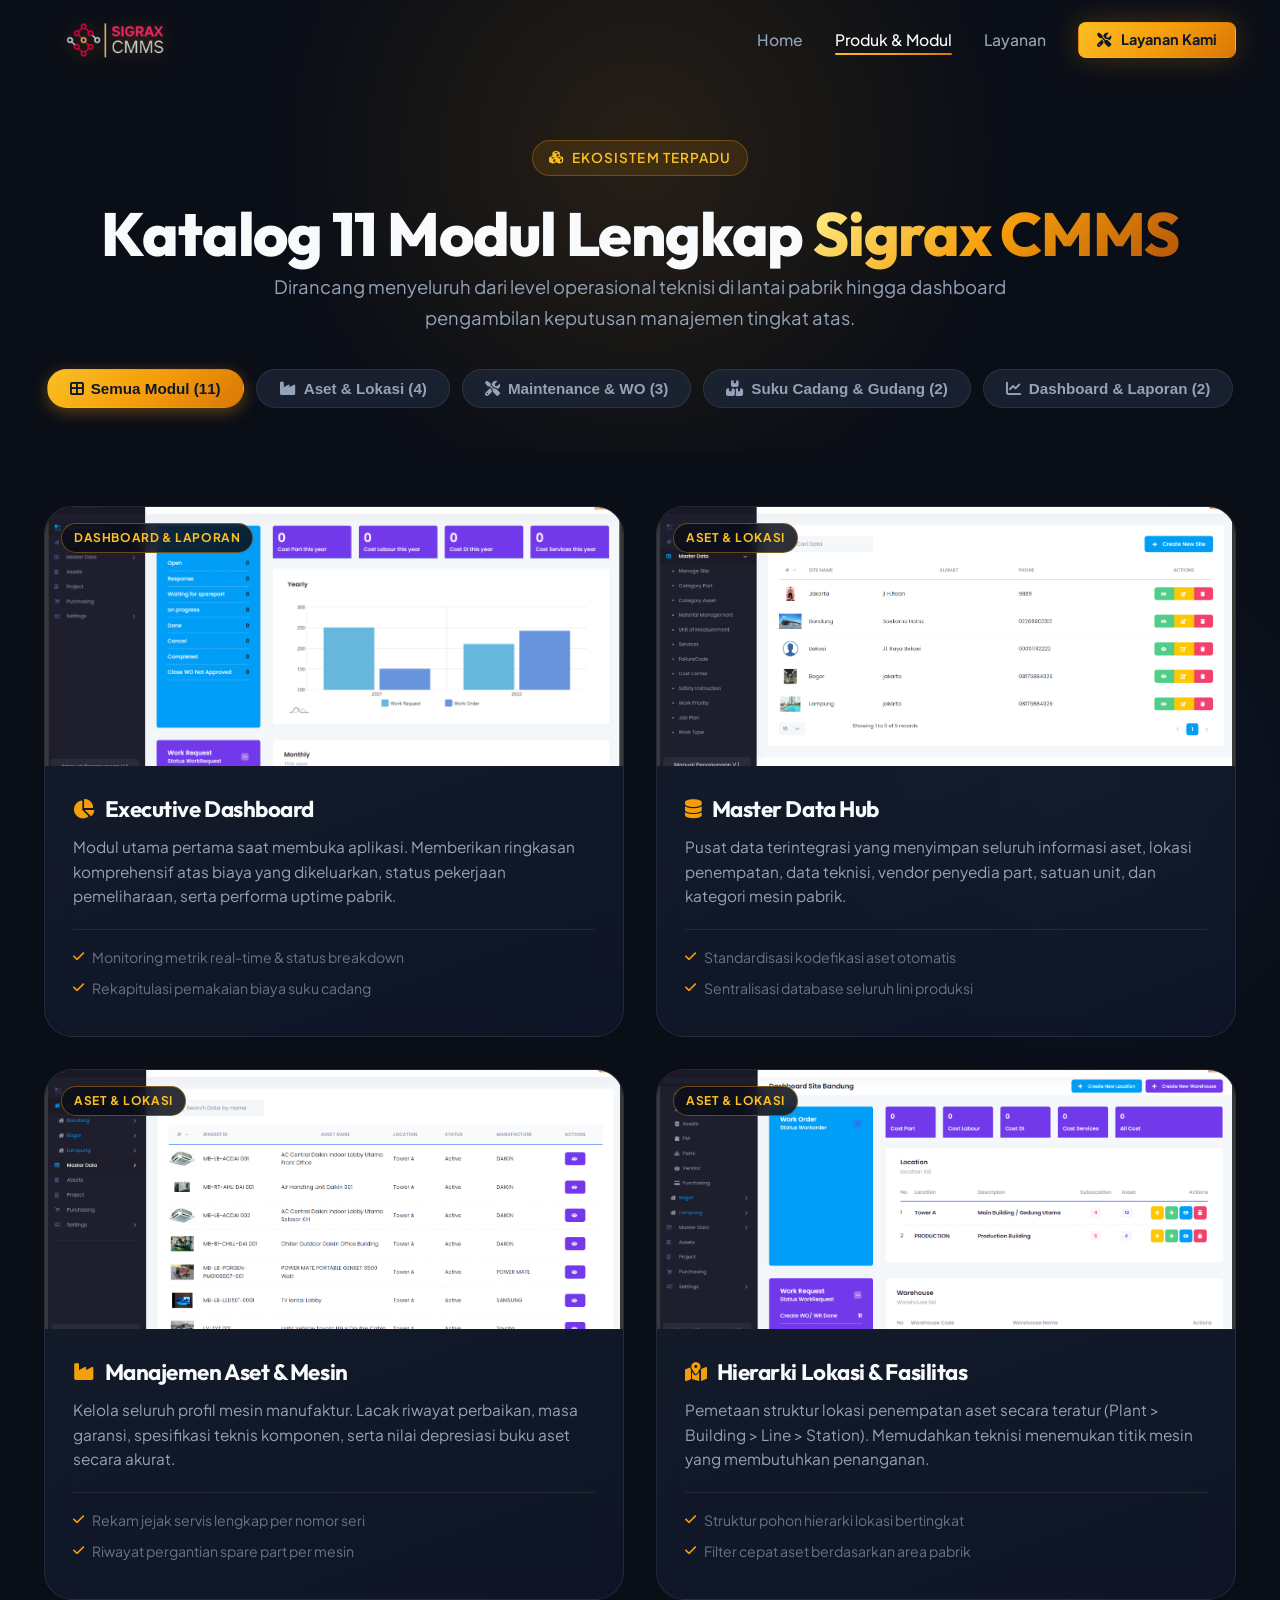
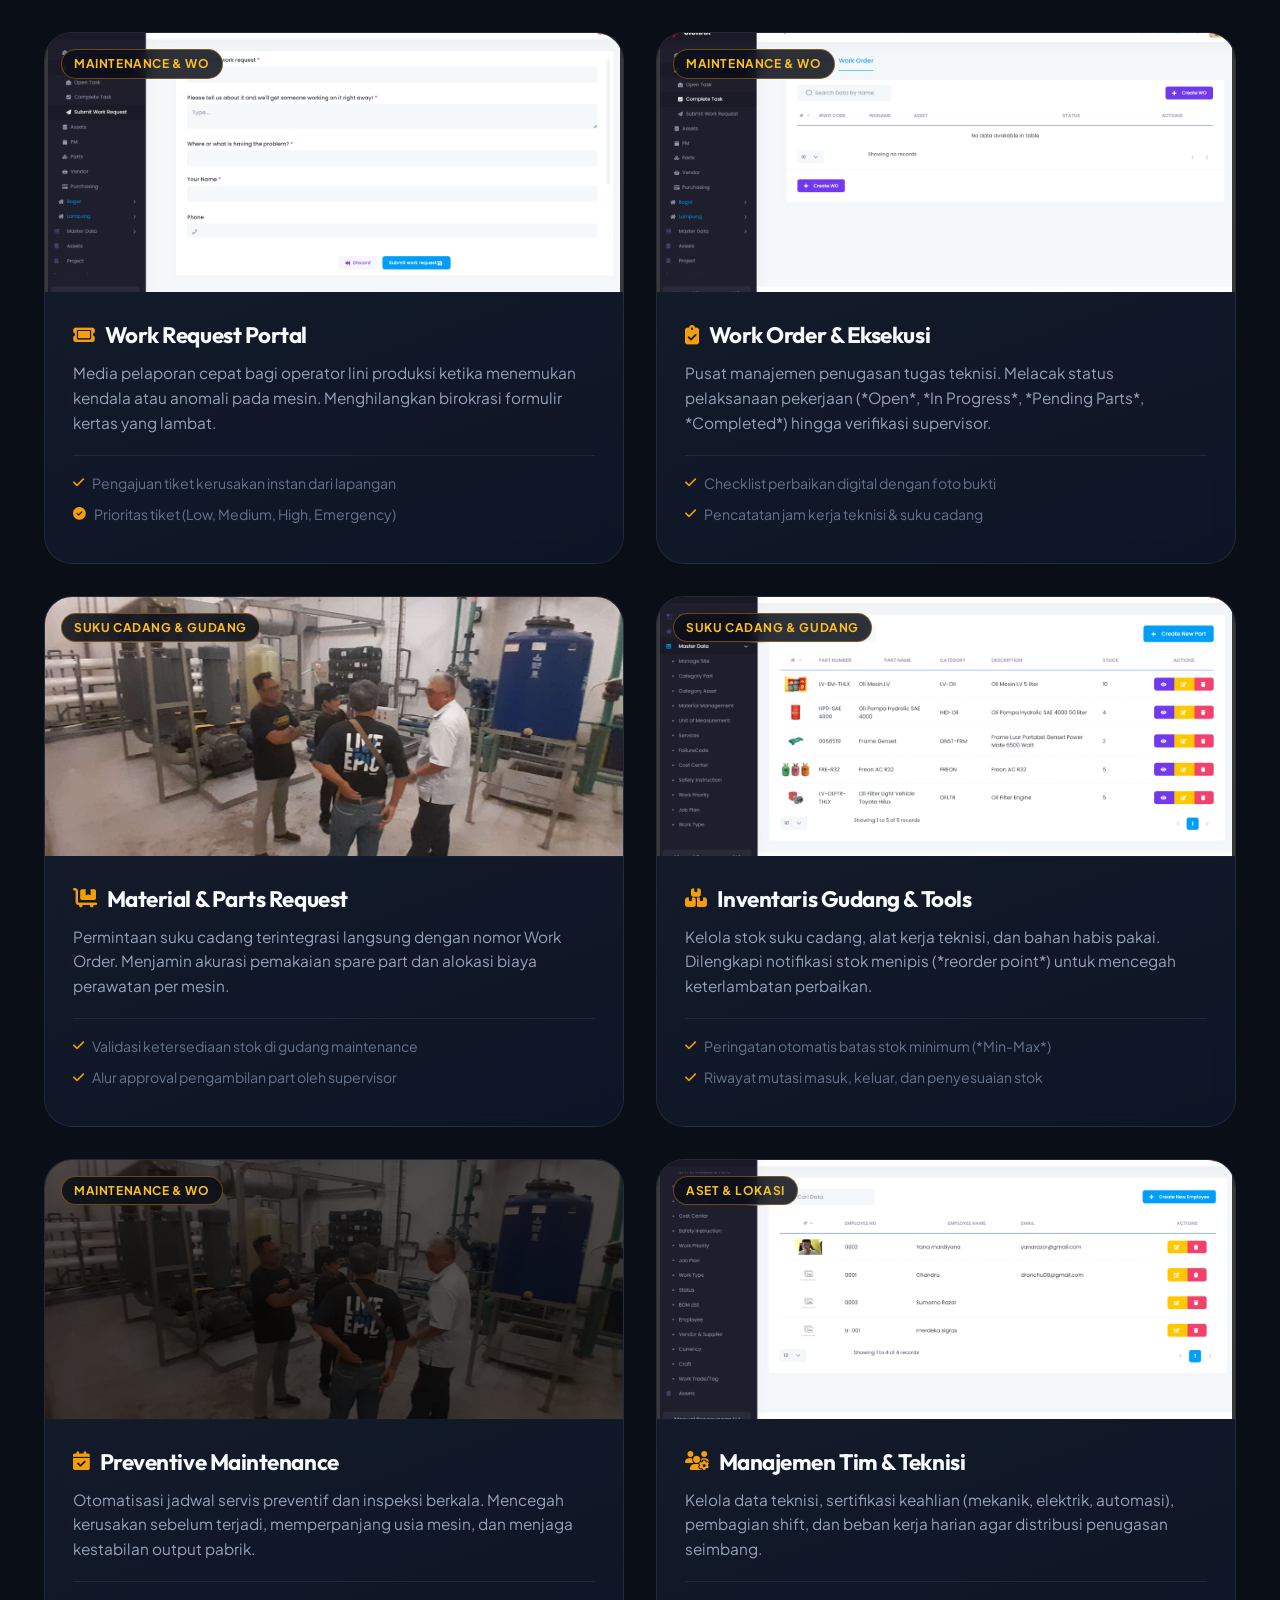
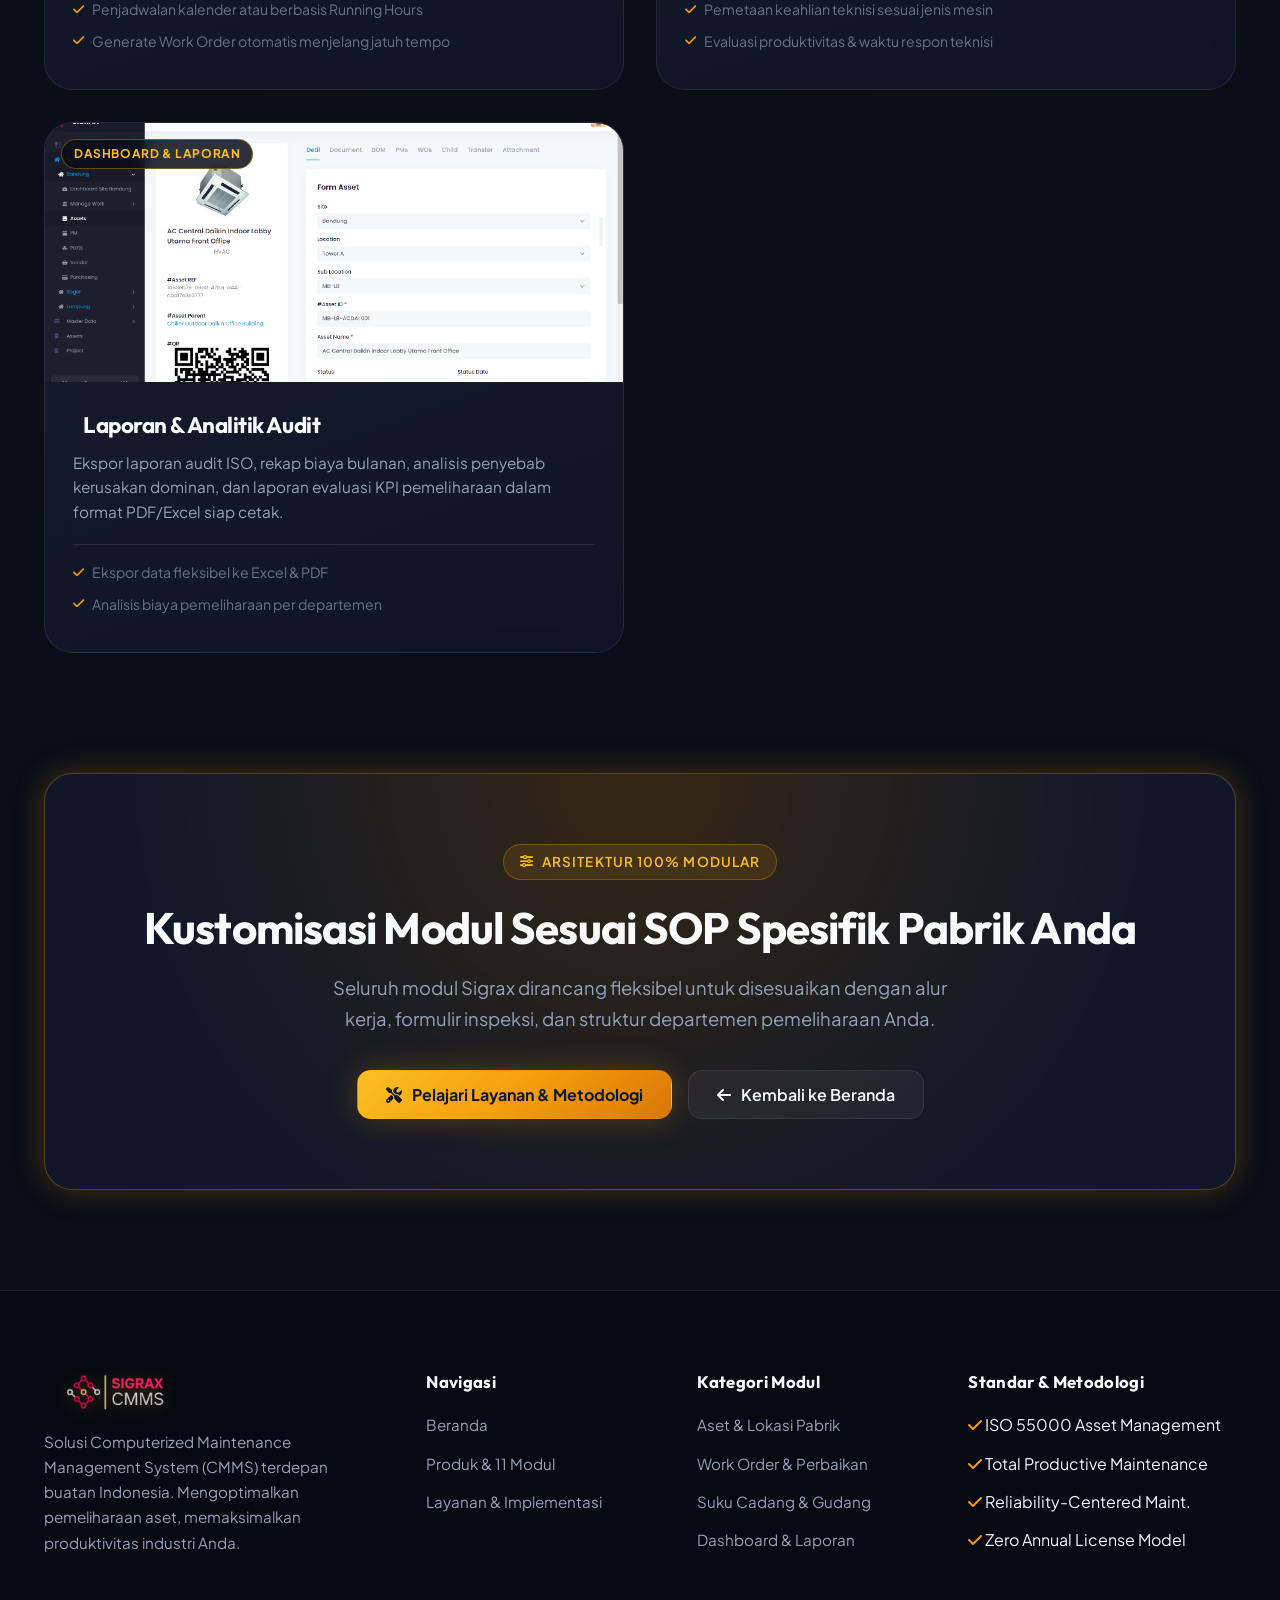
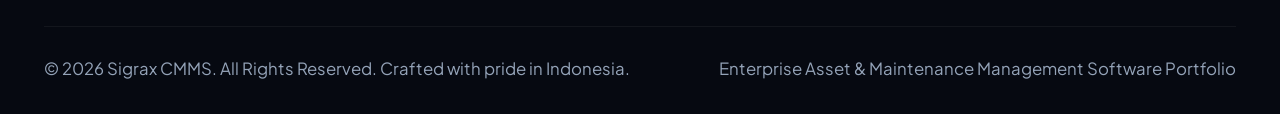
==== commit 50193c16: "refactor: remove all contact info, whatsapp links, and phone numbers across all pages and README for" ====
--- a/features.html
+++ b/features.html
@@ -7,13 +7,13 @@
   <meta name="description" content="Eksplorasi 11 modul terpadu Sigrax CMMS untuk manajemen aset, work order, pemeliharaan preventif, inventaris suku cadang, dan analitik pabrik." />
   
   <!-- Favicon -->
-  <link rel="icon" type="image/png" href="LOGO SIGRAXX 1.png" />
+  <link rel="icon" type="image/png" href="assets/brand/logo.png" />
   
   <!-- Font Awesome 6 -->
   <link rel="stylesheet" href="https://cdnjs.cloudflare.com/ajax/libs/font-awesome/6.5.1/css/all.min.css" />
   
   <!-- Unified Modern Design System -->
-  <link rel="stylesheet" href="main.css" />
+  <link rel="stylesheet" href="css/style.css" />
 
   <style>
     /* Specific Styles for Features Explorer */
@@ -175,7 +175,7 @@
     <nav class="site-navbar" aria-label="Navigasi Utama">
       <div class="container navbar-inner">
         <a href="index.html" class="navbar-brand">
-          <img src="LOGO SIGRAXX 1.png" alt="Sigrax CMMS Logo" class="brand-logo" />
+          <img src="assets/brand/logo.png" alt="Sigrax CMMS Logo" class="brand-logo" />
         </a>
 
         <button class="mobile-toggle" aria-label="Buka Menu" aria-expanded="false">
@@ -186,21 +186,10 @@
           <li><a href="index.html" class="nav-link">Home</a></li>
           <li><a href="features.html" class="nav-link active">Produk & Modul</a></li>
           <li><a href="services.html" class="nav-link">Layanan</a></li>
-          <li class="nav-dropdown">
-            <a href="https://wa.link/18xqmd" target="_blank" rel="noopener noreferrer" class="btn btn-primary btn-sm">
-              <i class="fab fa-whatsapp"></i> Hubungi Kami <i class="fas fa-chevron-down" style="font-size: 0.75rem; margin-left: 4px;"></i>
+          <li>
+            <a href="services.html" class="btn btn-primary btn-sm">
+              <i class="fas fa-screwdriver-wrench"></i> Layanan Kami
             </a>
-            <div class="dropdown-panel">
-              <a href="https://wa.link/18xqmd" target="_blank" rel="noopener noreferrer" class="dropdown-item">
-                <i class="fab fa-whatsapp"></i> WhatsApp Konsultasi
-              </a>
-              <a href="mailto:info@sigrax.com" class="dropdown-item">
-                <i class="fas fa-envelope"></i> Email Resmi
-              </a>
-              <a href="https://www.instagram.com/sigraxcmms" target="_blank" rel="noopener noreferrer" class="dropdown-item">
-                <i class="fab fa-instagram"></i> Instagram Resmi
-              </a>
-            </div>
           </li>
         </ul>
       </div>
@@ -245,9 +234,9 @@
 
           <!-- 1. Executive Dashboard -->
           <div class="module-card" data-category="analytics">
-            <div class="module-card-img-wrap" data-lightbox="true" data-src="dashboard.png" data-title="1. Executive Dashboard Module" data-desc="Visualisasi real-time performa pemeliharaan, rekap work order, dan tren biaya perawatan.">
+            <div class="module-card-img-wrap" data-lightbox="true" data-src="assets/screenshots/dashboard.png" data-title="1. Executive Dashboard Module" data-desc="Visualisasi real-time performa pemeliharaan, rekap work order, dan tren biaya perawatan.">
               <span class="module-badge-category">Dashboard & Laporan</span>
-              <img src="dashboard.png" alt="Executive Dashboard Sigrax" />
+              <img src="assets/screenshots/dashboard.png" alt="Executive Dashboard Sigrax" />
               <div class="image-zoom-overlay"><i class="fas fa-magnifying-glass-plus"></i> Perbesar</div>
             </div>
             <div class="module-card-body">
@@ -264,9 +253,9 @@
 
           <!-- 2. Master Data Module -->
           <div class="module-card" data-category="asset">
-            <div class="module-card-img-wrap" data-lightbox="true" data-src="sites (tempat).png" data-title="2. Master Data Module" data-desc="Database terpusat semua data inventaris mesin, karyawan, lokasi, dan standar satuan.">
+            <div class="module-card-img-wrap" data-lightbox="true" data-src="assets/screenshots/sites (tempat).png" data-title="2. Master Data Module" data-desc="Database terpusat semua data inventaris mesin, karyawan, lokasi, dan standar satuan.">
               <span class="module-badge-category">Aset & Lokasi</span>
-              <img src="sites (tempat).png" alt="Master Data Sigrax" />
+              <img src="assets/screenshots/sites (tempat).png" alt="Master Data Sigrax" />
               <div class="image-zoom-overlay"><i class="fas fa-magnifying-glass-plus"></i> Perbesar</div>
             </div>
             <div class="module-card-body">
@@ -283,9 +272,9 @@
 
           <!-- 3. Asset Module -->
           <div class="module-card" data-category="asset">
-            <div class="module-card-img-wrap" data-lightbox="true" data-src="assets.png" data-title="3. Asset & Machine Module" data-desc="Spesifikasi teknis mendalam per mesin, riwayat breakdown, dan manual digital.">
+            <div class="module-card-img-wrap" data-lightbox="true" data-src="assets/screenshots/assets.png" data-title="3. Asset & Machine Module" data-desc="Spesifikasi teknis mendalam per mesin, riwayat breakdown, dan manual digital.">
               <span class="module-badge-category">Aset & Lokasi</span>
-              <img src="assets.png" alt="Asset Module Sigrax" />
+              <img src="assets/screenshots/assets.png" alt="Asset Module Sigrax" />
               <div class="image-zoom-overlay"><i class="fas fa-magnifying-glass-plus"></i> Perbesar</div>
             </div>
             <div class="module-card-body">
@@ -302,9 +291,9 @@
 
           <!-- 4. Location Hierarchy Module -->
           <div class="module-card" data-category="asset">
-            <div class="module-card-img-wrap" data-lightbox="true" data-src="sites 2.png" data-title="4. Location & Plant Hierarchy" data-desc="Hierarki spasial gedung, plant, lantai, hingga lini produksi spesifik.">
+            <div class="module-card-img-wrap" data-lightbox="true" data-src="assets/screenshots/sites 2.png" data-title="4. Location & Plant Hierarchy" data-desc="Hierarki spasial gedung, plant, lantai, hingga lini produksi spesifik.">
               <span class="module-badge-category">Aset & Lokasi</span>
-              <img src="sites 2.png" alt="Location Module Sigrax" />
+              <img src="assets/screenshots/sites 2.png" alt="Location Module Sigrax" />
               <div class="image-zoom-overlay"><i class="fas fa-magnifying-glass-plus"></i> Perbesar</div>
             </div>
             <div class="module-card-body">
@@ -321,9 +310,9 @@
 
           <!-- 5. Work Request Module -->
           <div class="module-card" data-category="maintenance">
-            <div class="module-card-img-wrap" data-lightbox="true" data-src="work req.png" data-title="5. Work Request Module" data-desc="Formulir pengajuan tiket perbaikan cepat dari operator lapangan ke tim maintenance.">
+            <div class="module-card-img-wrap" data-lightbox="true" data-src="assets/screenshots/work req.png" data-title="5. Work Request Module" data-desc="Formulir pengajuan tiket perbaikan cepat dari operator lapangan ke tim maintenance.">
               <span class="module-badge-category">Maintenance & WO</span>
-              <img src="work req.png" alt="Work Request Sigrax" />
+              <img src="assets/screenshots/work req.png" alt="Work Request Sigrax" />
               <div class="image-zoom-overlay"><i class="fas fa-magnifying-glass-plus"></i> Perbesar</div>
             </div>
             <div class="module-card-body">
@@ -340,9 +329,9 @@
 
           <!-- 6. Work Order Module -->
           <div class="module-card" data-category="maintenance">
-            <div class="module-card-img-wrap" data-lightbox="true" data-src="completed task.png" data-title="6. Work Order Module" data-desc="Penugasan teknisi, instruksi perbaikan step-by-step, dan pencatatan jam kerja.">
+            <div class="module-card-img-wrap" data-lightbox="true" data-src="assets/screenshots/completed task.png" data-title="6. Work Order Module" data-desc="Penugasan teknisi, instruksi perbaikan step-by-step, dan pencatatan jam kerja.">
               <span class="module-badge-category">Maintenance & WO</span>
-              <img src="completed task.png" alt="Work Order Sigrax" />
+              <img src="assets/screenshots/completed task.png" alt="Work Order Sigrax" />
               <div class="image-zoom-overlay"><i class="fas fa-magnifying-glass-plus"></i> Perbesar</div>
             </div>
             <div class="module-card-body">
@@ -359,9 +348,9 @@
 
           <!-- 7. Material Request Module -->
           <div class="module-card" data-category="inventory">
-            <div class="module-card-img-wrap" data-lightbox="true" data-src="image.41.jpg" data-title="7. Material Request Module" data-desc="Permintaan suku cadang langsung terhubung ke nomor Work Order aktif.">
+            <div class="module-card-img-wrap" data-lightbox="true" data-src="assets/screenshots/image.41.jpg" data-title="7. Material Request Module" data-desc="Permintaan suku cadang langsung terhubung ke nomor Work Order aktif.">
               <span class="module-badge-category">Suku Cadang & Gudang</span>
-              <img src="image.41.jpg" alt="Material Request Sigrax" />
+              <img src="assets/screenshots/image.41.jpg" alt="Material Request Sigrax" />
               <div class="image-zoom-overlay"><i class="fas fa-magnifying-glass-plus"></i> Perbesar</div>
             </div>
             <div class="module-card-body">
@@ -378,9 +367,9 @@
 
           <!-- 8. Inventory & Parts Module -->
           <div class="module-card" data-category="inventory">
-            <div class="module-card-img-wrap" data-lightbox="true" data-src="PART.png" data-title="8. Inventory & Stock Module" data-desc="Manajemen stok minimum, mutasi suku cadang, dan pencatatan tools teknisi.">
+            <div class="module-card-img-wrap" data-lightbox="true" data-src="assets/screenshots/PART.png" data-title="8. Inventory & Stock Module" data-desc="Manajemen stok minimum, mutasi suku cadang, dan pencatatan tools teknisi.">
               <span class="module-badge-category">Suku Cadang & Gudang</span>
-              <img src="PART.png" alt="Inventory Module Sigrax" />
+              <img src="assets/screenshots/PART.png" alt="Inventory Module Sigrax" />
               <div class="image-zoom-overlay"><i class="fas fa-magnifying-glass-plus"></i> Perbesar</div>
             </div>
             <div class="module-card-body">
@@ -397,9 +386,9 @@
 
           <!-- 9. Preventive Maintenance Module -->
           <div class="module-card" data-category="maintenance">
-            <div class="module-card-img-wrap" data-lightbox="true" data-src="image_43.png" data-title="9. Preventive Maintenance Module" data-desc="Jadwal inspeksi berkala otomatis berdasarkan siklus waktu atau jam kerja mesin.">
+            <div class="module-card-img-wrap" data-lightbox="true" data-src="assets/screenshots/image_43.png" data-title="9. Preventive Maintenance Module" data-desc="Jadwal inspeksi berkala otomatis berdasarkan siklus waktu atau jam kerja mesin.">
               <span class="module-badge-category">Maintenance & WO</span>
-              <img src="image_43.png" alt="Preventive Module Sigrax" />
+              <img src="assets/screenshots/image_43.png" alt="Preventive Module Sigrax" />
               <div class="image-zoom-overlay"><i class="fas fa-magnifying-glass-plus"></i> Perbesar</div>
             </div>
             <div class="module-card-body">
@@ -416,9 +405,9 @@
 
           <!-- 10. Employee & Technician Module -->
           <div class="module-card" data-category="asset">
-            <div class="module-card-img-wrap" data-lightbox="true" data-src="employee.png" data-title="10. Technician & HR Module" data-desc="Manajemen regu teknisi, spesialisasi keahlian, shift kerja, dan beban kerja harian.">
+            <div class="module-card-img-wrap" data-lightbox="true" data-src="assets/screenshots/employee.png" data-title="10. Technician & HR Module" data-desc="Manajemen regu teknisi, spesialisasi keahlian, shift kerja, dan beban kerja harian.">
               <span class="module-badge-category">Aset & Lokasi</span>
-              <img src="employee.png" alt="Employee Module Sigrax" />
+              <img src="assets/screenshots/employee.png" alt="Employee Module Sigrax" />
               <div class="image-zoom-overlay"><i class="fas fa-magnifying-glass-plus"></i> Perbesar</div>
             </div>
             <div class="module-card-body">
@@ -435,9 +424,9 @@
 
           <!-- 11. Report Module -->
           <div class="module-card" data-category="analytics">
-            <div class="module-card-img-wrap" data-lightbox="true" data-src="image_47.png" data-title="11. Reporting & Analytics Module" data-desc="Ekspor laporan audit, evaluasi MTBF, MTTR, dan analisis tren biaya perbaikan.">
+            <div class="module-card-img-wrap" data-lightbox="true" data-src="assets/screenshots/image_47.png" data-title="11. Reporting & Analytics Module" data-desc="Ekspor laporan audit, evaluasi MTBF, MTTR, dan analisis tren biaya perbaikan.">
               <span class="module-badge-category">Dashboard & Laporan</span>
-              <img src="image_47.png" alt="Report Module Sigrax" />
+              <img src="assets/screenshots/image_47.png" alt="Report Module Sigrax" />
               <div class="image-zoom-overlay"><i class="fas fa-magnifying-glass-plus"></i> Perbesar</div>
             </div>
             <div class="module-card-body">
@@ -460,17 +449,17 @@
     <section class="section-py" style="padding-top: 20px;">
       <div class="container">
         <div class="cta-banner">
-          <span class="badge-tag"><i class="fas fa-sliders"></i> Butuh Modul Custom?</span>
-          <h2>Kami Siap Menyesuaikan Modul dengan SOP Pabrik Anda</h2>
+          <span class="badge-tag"><i class="fas fa-sliders"></i> Arsitektur 100% Modular</span>
+          <h2>Kustomisasi Modul Sesuai SOP Spesifik Pabrik Anda</h2>
           <p>
-            Hubungi konsultan Sigrax untuk demo langsung dan penyesuaian alur kerja sesuai standar industri Anda.
+            Seluruh modul Sigrax dirancang fleksibel untuk disesuaikan dengan alur kerja, formulir inspeksi, dan struktur departemen pemeliharaan Anda.
           </p>
           <div class="btn-group" style="justify-content: center;">
-            <a href="https://wa.link/18xqmd" target="_blank" rel="noopener noreferrer" class="btn btn-primary">
-              <i class="fab fa-whatsapp"></i> Jadwalkan Demo Live via WhatsApp
+            <a href="services.html" class="btn btn-primary">
+              <i class="fas fa-screwdriver-wrench"></i> Pelajari Layanan & Metodologi
             </a>
-            <a href="services.html" class="btn btn-secondary">
-              <i class="fas fa-screwdriver-wrench"></i> Pelajari Layanan Implementasi
+            <a href="index.html" class="btn btn-secondary">
+              <i class="fas fa-arrow-left"></i> Kembali ke Beranda
             </a>
           </div>
         </div>
@@ -483,15 +472,10 @@
     <div class="container">
       <div class="footer-grid">
         <div class="footer-brand">
-          <img src="LOGO SIGRAXX 1.png" alt="Sigrax CMMS" class="brand-logo" />
+          <img src="assets/brand/logo.png" alt="Sigrax CMMS" class="brand-logo" />
           <p>
             Solusi Computerized Maintenance Management System (CMMS) terdepan buatan Indonesia. Mengoptimalkan pemeliharaan aset, memaksimalkan produktivitas industri Anda.
           </p>
-          <div class="social-bar">
-            <a href="https://www.instagram.com/sigraxcmms" target="_blank" rel="noopener noreferrer" class="social-btn" aria-label="Instagram"><i class="fab fa-instagram"></i></a>
-            <a href="https://wa.link/18xqmd" target="_blank" rel="noopener noreferrer" class="social-btn" aria-label="WhatsApp"><i class="fab fa-whatsapp"></i></a>
-            <a href="mailto:info@sigrax.com" class="social-btn" aria-label="Email"><i class="fas fa-envelope"></i></a>
-          </div>
         </div>
 
         <div class="footer-col">
@@ -500,7 +484,6 @@
             <li><a href="index.html">Beranda</a></li>
             <li><a href="features.html">Produk & 11 Modul</a></li>
             <li><a href="services.html">Layanan & Implementasi</a></li>
-            <li><a href="https://wa.link/18xqmd" target="_blank" rel="noopener noreferrer">Hubungi Kami (WhatsApp)</a></li>
           </ul>
         </div>
 
@@ -515,18 +498,19 @@
         </div>
 
         <div class="footer-col">
-          <h4>Kontak & Konsultasi</h4>
-          <ul class="footer-links footer-contact-info">
-            <li><i class="fab fa-whatsapp"></i> +62 812-xxxx-xxxx (Fast Response)</li>
-            <li><i class="fas fa-envelope"></i> info@sigrax.com</li>
-            <li><i class="fas fa-location-dot"></i> Indonesia</li>
+          <h4>Standar & Metodologi</h4>
+          <ul class="footer-links">
+            <li><i class="fas fa-check text-gold"></i> ISO 55000 Asset Management</li>
+            <li><i class="fas fa-check text-gold"></i> Total Productive Maintenance</li>
+            <li><i class="fas fa-check text-gold"></i> Reliability-Centered Maint.</li>
+            <li><i class="fas fa-check text-gold"></i> Zero Annual License Model</li>
           </ul>
         </div>
       </div>
 
       <div class="footer-bottom">
-        <p>&copy; 2026 Sigrax. All Rights Reserved. Crafted with pride in Indonesia.</p>
-        <p>Enterprise Asset & Maintenance Management Software</p>
+        <p>&copy; 2026 Sigrax CMMS. All Rights Reserved. Crafted with pride in Indonesia.</p>
+        <p>Enterprise Asset & Maintenance Management Software Portfolio</p>
       </div>
     </div>
   </footer>
@@ -544,6 +528,6 @@
   </div>
 
   <!-- Modern Interactive Vanilla Script -->
-  <script src="main.js"></script>
+  <script src="js/main.js"></script>
 </body>
 </html>
--- a/css/style.css
+++ b/css/style.css
@@ -0,0 +1,1545 @@
+/* ==========================================================================
+   SIGRAX CMMS - UNIFIED MODERN DESIGN SYSTEM
+   Theme: Industrial Obsidian & Electric Gold
+   ========================================================================== */
+
+@import url('https://fonts.googleapis.com/css2?family=Plus+Jakarta+Sans:ital,wght@0,300;0,400;0,500;0,600;0,700;0,800;1,400;1,600&family=Outfit:wght@400;500;600;700;800&display=swap');
+
+/* --- CSS Root Variables / Design Tokens --- */
+:root {
+  /* Color System */
+  --bg-primary: #0a0e17;
+  --bg-secondary: #0f172a;
+  --bg-tertiary: #1e293b;
+  --bg-surface: rgba(30, 41, 59, 0.7);
+  --bg-surface-elevated: rgba(51, 65, 85, 0.75);
+  
+  /* Brand Accent: Sigrax Gold */
+  --primary-gold: #f59e0b;
+  --primary-gold-hover: #d97706;
+  --primary-gold-light: #fbbf24;
+  --primary-gold-glow: rgba(245, 158, 11, 0.25);
+  --primary-gold-subtle: rgba(245, 158, 11, 0.1);
+  --gold-gradient: linear-gradient(135deg, #fbbf24 0%, #f59e0b 50%, #d97706 100%);
+  --gold-gradient-text: linear-gradient(135deg, #fef08a 0%, #f59e0b 50%, #b45309 100%);
+  
+  /* Neutral Typography Colors */
+  --text-white: #f8fafc;
+  --text-primary: #f1f5f9;
+  --text-secondary: #94a3b8;
+  --text-muted: #64748b;
+  --text-dark: #0f172a;
+  
+  /* Border & Glass Accents */
+  --border-glass: rgba(255, 255, 255, 0.08);
+  --border-glass-hover: rgba(245, 158, 11, 0.4);
+  --border-card: rgba(255, 255, 255, 0.06);
+  
+  /* Shadows & Glows */
+  --shadow-sm: 0 2px 8px rgba(0, 0, 0, 0.25);
+  --shadow-md: 0 8px 24px rgba(0, 0, 0, 0.35);
+  --shadow-lg: 0 16px 40px rgba(0, 0, 0, 0.5);
+  --shadow-gold: 0 0 30px rgba(245, 158, 11, 0.25);
+  --shadow-gold-hover: 0 0 45px rgba(245, 158, 11, 0.4);
+  
+  /* Spacing System */
+  --container-max: 1240px;
+  --nav-height: 80px;
+  --radius-sm: 8px;
+  --radius-md: 14px;
+  --radius-lg: 20px;
+  --radius-xl: 28px;
+  --radius-full: 9999px;
+  
+  /* Transitions */
+  --transition-fast: 0.2s cubic-bezier(0.4, 0, 0.2, 1);
+  --transition-normal: 0.3s cubic-bezier(0.4, 0, 0.2, 1);
+  --transition-smooth: 0.5s cubic-bezier(0.16, 1, 0.3, 1);
+}
+
+/* --- Base & Reset Styles --- */
+*, *::before, *::after {
+  box-sizing: border-box;
+  margin: 0;
+  padding: 0;
+}
+
+html {
+  scroll-behavior: smooth;
+  font-size: 16px;
+  color-scheme: dark;
+}
+
+body {
+  font-family: 'Plus Jakarta Sans', -apple-system, BlinkMacSystemFont, 'Segoe UI', Roboto, sans-serif;
+  background-color: var(--bg-primary);
+  color: var(--text-primary);
+  line-height: 1.65;
+  overflow-x: hidden;
+  position: relative;
+}
+
+/* Background Ambient Lighting */
+body::before {
+  content: '';
+  position: fixed;
+  top: -150px;
+  left: 50%;
+  transform: translateX(-50%);
+  width: 900px;
+  height: 600px;
+  background: radial-gradient(circle, rgba(245, 158, 11, 0.12) 0%, rgba(15, 23, 42, 0) 70%);
+  z-index: -1;
+  pointer-events: none;
+}
+
+body::after {
+  content: '';
+  position: fixed;
+  bottom: -200px;
+  right: -100px;
+  width: 600px;
+  height: 600px;
+  background: radial-gradient(circle, rgba(59, 130, 246, 0.08) 0%, rgba(10, 14, 23, 0) 70%);
+  z-index: -1;
+  pointer-events: none;
+}
+
+/* --- Typography --- */
+h1, h2, h3, h4, h5, h6 {
+  font-family: 'Outfit', 'Plus Jakarta Sans', sans-serif;
+  color: var(--text-white);
+  font-weight: 700;
+  line-height: 1.25;
+  letter-spacing: -0.02em;
+}
+
+h1 { font-size: clamp(2.2rem, 5vw, 3.8rem); font-weight: 800; }
+h2 { font-size: clamp(1.8rem, 3.5vw, 2.75rem); }
+h3 { font-size: clamp(1.3rem, 2.2vw, 1.8rem); }
+h4 { font-size: 1.25rem; }
+p { color: var(--text-secondary); font-size: 1.05rem; }
+
+.gradient-text {
+  background: var(--gold-gradient-text);
+  -webkit-background-clip: text;
+  -webkit-text-fill-color: transparent;
+  display: inline-block;
+}
+
+.text-gold { color: var(--primary-gold); }
+.text-muted { color: var(--text-muted); }
+.text-center { text-align: center; }
+
+a {
+  color: var(--primary-gold);
+  text-decoration: none;
+  transition: color var(--transition-fast);
+}
+
+a:hover {
+  color: var(--primary-gold-light);
+}
+
+img {
+  max-width: 100%;
+  height: auto;
+  display: block;
+}
+
+/* --- Container & Layout Helpers --- */
+.container {
+  width: 100%;
+  max-width: var(--container-max);
+  margin-left: auto;
+  margin-right: auto;
+  padding-left: 24px;
+  padding-right: 24px;
+}
+
+.section-py {
+  padding-top: 100px;
+  padding-bottom: 100px;
+}
+
+.section-header {
+  max-width: 760px;
+  margin: 0 auto 56px auto;
+  text-align: center;
+}
+
+.badge-tag {
+  display: inline-flex;
+  align-items: center;
+  gap: 8px;
+  background: rgba(245, 158, 11, 0.12);
+  color: var(--primary-gold-light);
+  border: 1px solid rgba(245, 158, 11, 0.3);
+  padding: 6px 16px;
+  border-radius: var(--radius-full);
+  font-size: 0.85rem;
+  font-weight: 600;
+  text-transform: uppercase;
+  letter-spacing: 0.08em;
+  margin-bottom: 20px;
+}
+
+.badge-tag i {
+  font-size: 0.8rem;
+}
+
+/* --- Buttons --- */
+.btn {
+  display: inline-flex;
+  align-items: center;
+  justify-content: center;
+  gap: 10px;
+  font-family: 'Plus Jakarta Sans', sans-serif;
+  font-weight: 600;
+  font-size: 1rem;
+  padding: 14px 28px;
+  border-radius: var(--radius-md);
+  border: 1px solid transparent;
+  cursor: pointer;
+  transition: all var(--transition-normal);
+  text-decoration: none;
+  line-height: 1.2;
+}
+
+.btn-primary {
+  background: var(--gold-gradient);
+  color: var(--text-dark);
+  box-shadow: var(--shadow-gold);
+  font-weight: 700;
+}
+
+.btn-primary:hover {
+  transform: translateY(-2px);
+  box-shadow: var(--shadow-gold-hover);
+  color: #000;
+}
+
+.btn-secondary {
+  background: rgba(255, 255, 255, 0.05);
+  color: var(--text-white);
+  border: 1px solid var(--border-glass);
+  backdrop-filter: blur(12px);
+}
+
+.btn-secondary:hover {
+  background: rgba(255, 255, 255, 0.1);
+  border-color: rgba(255, 255, 255, 0.2);
+  color: var(--primary-gold-light);
+  transform: translateY(-2px);
+}
+
+.btn-sm {
+  padding: 8px 18px;
+  font-size: 0.9rem;
+  border-radius: var(--radius-sm);
+}
+
+.btn-group {
+  display: flex;
+  align-items: center;
+  gap: 16px;
+  flex-wrap: wrap;
+}
+
+/* --- Modern Glassmorphic Navigation --- */
+.site-navbar {
+  position: fixed;
+  top: 0;
+  left: 0;
+  right: 0;
+  height: var(--nav-height);
+  z-index: 1000;
+  transition: all var(--transition-normal);
+  background: transparent;
+}
+
+.site-navbar.scrolled {
+  background: rgba(10, 14, 23, 0.85);
+  backdrop-filter: blur(18px);
+  border-bottom: 1px solid var(--border-glass);
+  box-shadow: 0 10px 30px rgba(0, 0, 0, 0.4);
+  height: 72px;
+}
+
+.navbar-inner {
+  display: flex;
+  align-items: center;
+  justify-content: space-between;
+  height: 100%;
+}
+
+.navbar-brand {
+  display: flex;
+  align-items: center;
+  gap: 12px;
+  text-decoration: none;
+}
+
+.brand-logo {
+  height: 42px;
+  width: auto;
+  filter: drop-shadow(0 2px 8px rgba(245, 158, 11, 0.3));
+}
+
+.nav-links {
+  display: flex;
+  align-items: center;
+  list-style: none;
+  gap: 32px;
+}
+
+.nav-link {
+  color: var(--text-secondary);
+  font-weight: 500;
+  font-size: 0.98rem;
+  position: relative;
+  padding: 6px 0;
+  transition: color var(--transition-fast);
+}
+
+.nav-link::after {
+  content: '';
+  position: absolute;
+  bottom: 0;
+  left: 0;
+  width: 0%;
+  height: 2px;
+  background: var(--gold-gradient);
+  border-radius: 4px;
+  transition: width var(--transition-normal);
+}
+
+.nav-link:hover,
+.nav-link.active {
+  color: var(--text-white);
+}
+
+.nav-link.active::after,
+.nav-link:hover::after {
+  width: 100%;
+}
+
+/* Dropdown Menu */
+.nav-dropdown {
+  position: relative;
+}
+
+.dropdown-trigger {
+  display: flex;
+  align-items: center;
+  gap: 6px;
+  cursor: pointer;
+}
+
+.dropdown-trigger i {
+  font-size: 0.75rem;
+  transition: transform var(--transition-fast);
+}
+
+.nav-dropdown:hover .dropdown-trigger i {
+  transform: rotate(180deg);
+}
+
+.dropdown-panel {
+  position: absolute;
+  top: 100%;
+  right: 0;
+  background: rgba(15, 23, 42, 0.96);
+  border: 1px solid var(--border-glass);
+  backdrop-filter: blur(20px);
+  border-radius: var(--radius-md);
+  padding: 12px;
+  min-width: 220px;
+  box-shadow: var(--shadow-lg);
+  opacity: 0;
+  visibility: hidden;
+  transform: translateY(12px);
+  transition: all var(--transition-normal);
+  z-index: 100;
+}
+
+.nav-dropdown:hover .dropdown-panel {
+  opacity: 1;
+  visibility: visible;
+  transform: translateY(0);
+}
+
+.dropdown-item {
+  display: flex;
+  align-items: center;
+  gap: 12px;
+  padding: 10px 14px;
+  color: var(--text-secondary);
+  border-radius: var(--radius-sm);
+  font-size: 0.92rem;
+  transition: all var(--transition-fast);
+}
+
+.dropdown-item i {
+  width: 18px;
+  color: var(--primary-gold);
+}
+
+.dropdown-item:hover {
+  background: rgba(245, 158, 11, 0.12);
+  color: var(--primary-gold-light);
+  transform: translateX(4px);
+}
+
+/* Mobile Toggle */
+.mobile-toggle {
+  display: none;
+  background: transparent;
+  border: 1px solid var(--border-glass);
+  color: var(--text-white);
+  font-size: 1.3rem;
+  padding: 8px 12px;
+  border-radius: var(--radius-sm);
+  cursor: pointer;
+}
+
+/* --- Hero Section --- */
+.hero-section {
+  padding-top: calc(var(--nav-height) + 60px);
+  padding-bottom: 80px;
+  position: relative;
+  overflow: hidden;
+}
+
+.hero-grid {
+  display: grid;
+  grid-template-columns: 1.15fr 0.85fr;
+  align-items: center;
+  gap: 48px;
+}
+
+.hero-content h1 {
+  margin-bottom: 24px;
+}
+
+.hero-content .hero-subtitle {
+  font-size: 1.15rem;
+  line-height: 1.7;
+  color: var(--text-secondary);
+  margin-bottom: 36px;
+  max-width: 580px;
+}
+
+.hero-stats-row {
+  display: flex;
+  align-items: center;
+  gap: 32px;
+  margin-top: 48px;
+  padding-top: 32px;
+  border-top: 1px solid var(--border-glass);
+}
+
+.hero-stat-item h4 {
+  font-size: 1.8rem;
+  color: var(--primary-gold-light);
+  font-weight: 800;
+  margin-bottom: 4px;
+}
+
+.hero-stat-item p {
+  font-size: 0.88rem;
+  color: var(--text-muted);
+  text-transform: uppercase;
+  letter-spacing: 0.05em;
+}
+
+/* Hero Showcase Mockup */
+.hero-visual {
+  position: relative;
+}
+
+.mockup-window {
+  background: linear-gradient(145deg, rgba(30, 41, 59, 0.9), rgba(15, 23, 42, 0.95));
+  border: 1px solid rgba(255, 255, 255, 0.12);
+  border-radius: var(--radius-lg);
+  padding: 12px;
+  box-shadow: 0 25px 60px -15px rgba(0, 0, 0, 0.8), var(--shadow-gold);
+  position: relative;
+  overflow: hidden;
+  backdrop-filter: blur(16px);
+}
+
+.mockup-header {
+  display: flex;
+  align-items: center;
+  gap: 8px;
+  padding: 8px 12px 14px 12px;
+  border-bottom: 1px solid var(--border-glass);
+}
+
+.mockup-dot {
+  width: 10px;
+  height: 10px;
+  border-radius: 50%;
+}
+.mockup-dot.red { background: #ef4444; }
+.mockup-dot.yellow { background: #f59e0b; }
+.mockup-dot.green { background: #10b981; }
+
+.mockup-title {
+  font-size: 0.8rem;
+  color: var(--text-muted);
+  margin-left: auto;
+  margin-right: auto;
+  font-family: monospace;
+}
+
+.mockup-body {
+  border-radius: var(--radius-md);
+  overflow: hidden;
+  position: relative;
+  background: #020617;
+}
+
+.mockup-body img {
+  width: 100%;
+  height: auto;
+  transition: transform var(--transition-smooth);
+}
+
+.mockup-window:hover .mockup-body img {
+  transform: scale(1.02);
+}
+
+/* Floating Status Pills */
+.floating-pill {
+  position: absolute;
+  background: rgba(15, 23, 42, 0.9);
+  border: 1px solid var(--border-glass-hover);
+  backdrop-filter: blur(14px);
+  padding: 10px 16px;
+  border-radius: var(--radius-full);
+  display: flex;
+  align-items: center;
+  gap: 10px;
+  box-shadow: var(--shadow-md);
+  z-index: 10;
+  animation: float 4s ease-in-out infinite;
+}
+
+.floating-pill.pill-top {
+  top: -20px;
+  right: -15px;
+}
+
+.floating-pill.pill-bottom {
+  bottom: -20px;
+  left: -20px;
+  animation-delay: 2s;
+}
+
+.pill-icon {
+  width: 32px;
+  height: 32px;
+  border-radius: 50%;
+  background: rgba(245, 158, 11, 0.15);
+  color: var(--primary-gold);
+  display: flex;
+  align-items: center;
+  justify-content: center;
+  font-size: 0.9rem;
+}
+
+.pill-text strong {
+  display: block;
+  font-size: 0.85rem;
+  color: var(--text-white);
+}
+
+.pill-text span {
+  font-size: 0.75rem;
+  color: var(--text-muted);
+}
+
+@keyframes float {
+  0%, 100% { transform: translateY(0px); }
+  50% { transform: translateY(-8px); }
+}
+
+/* ==========================================================================
+   3D DISASSEMBLY & EXPLODED ARCHITECTURE ON SCROLL
+   ========================================================================== */
+.assembly-scroll-section {
+  position: relative;
+  min-height: 280vh; /* Smooth extended disassembly journey */
+  background: radial-gradient(circle at center, rgba(15, 23, 42, 0.95) 0%, #060911 100%);
+  border-top: 1px solid var(--border-glass);
+  border-bottom: 1px solid var(--border-glass);
+}
+
+.assembly-sticky-stage {
+  position: sticky;
+  top: 0;
+  height: 100vh;
+  display: flex;
+  align-items: center;
+  overflow: visible; /* Tidak memotong overflow elemen 3D */
+  padding: 40px 0;
+}
+
+.assembly-layout-grid {
+  display: grid;
+  grid-template-columns: 1fr 1.3fr;
+  gap: 48px;
+  align-items: center;
+  width: 100%;
+}
+
+/* Left Narrative Controls */
+.assembly-narrative {
+  display: flex;
+  flex-direction: column;
+  gap: 14px;
+  z-index: 20;
+}
+
+.assembly-status-badge {
+  display: inline-flex;
+  align-items: center;
+  gap: 8px;
+  padding: 6px 14px;
+  border-radius: var(--radius-full);
+  font-size: 0.82rem;
+  font-weight: 700;
+  background: rgba(245, 158, 11, 0.15);
+  color: var(--primary-gold-light);
+  border: 1px solid rgba(245, 158, 11, 0.3);
+  width: fit-content;
+}
+
+.assembly-steps-indicator {
+  display: flex;
+  flex-direction: column;
+  gap: 8px;
+  margin-top: 10px;
+}
+
+.assembly-step-item {
+  background: rgba(30, 41, 59, 0.35);
+  border: 1px solid var(--border-glass);
+  border-radius: var(--radius-md);
+  padding: 10px 14px;
+  display: flex;
+  align-items: center;
+  gap: 12px;
+  cursor: pointer;
+  transition: all var(--transition-normal);
+}
+
+.assembly-step-item.active {
+  background: rgba(245, 158, 11, 0.12);
+  border-color: var(--primary-gold);
+  transform: translateX(8px);
+  box-shadow: 0 4px 20px rgba(245, 158, 11, 0.2);
+}
+
+.assembly-step-num {
+  width: 28px;
+  height: 28px;
+  border-radius: 50%;
+  background: rgba(255, 255, 255, 0.06);
+  color: var(--text-muted);
+  display: flex;
+  align-items: center;
+  justify-content: center;
+  font-weight: 700;
+  font-size: 0.8rem;
+  flex-shrink: 0;
+  transition: all var(--transition-fast);
+}
+
+.assembly-step-item.active .assembly-step-num {
+  background: var(--gold-gradient);
+  color: var(--text-dark);
+}
+
+.assembly-step-text h4 {
+  font-size: 0.9rem;
+  margin-bottom: 2px;
+  color: var(--text-white);
+}
+
+.assembly-step-text p {
+  font-size: 0.78rem;
+  color: var(--text-muted);
+  line-height: 1.35;
+}
+
+/* 3D Scene Viewport */
+.assembly-3d-viewport {
+  perspective: 1500px;
+  perspective-origin: 50% 45%;
+  height: 520px;
+  display: flex;
+  align-items: center;
+  justify-content: center;
+  position: relative;
+  overflow: visible;
+}
+
+.assembly-3d-stack {
+  width: 460px;
+  height: 260px;
+  position: relative;
+  transform-style: preserve-3d;
+  transform: rotateX(54deg) rotateZ(-26deg) rotateY(6deg);
+  transition: transform 0.6s cubic-bezier(0.16, 1, 0.3, 1);
+  will-change: transform;
+}
+
+/* Individual Floating Layers */
+.assembly-layer {
+  position: absolute;
+  inset: 0;
+  border-radius: var(--radius-lg);
+  backdrop-filter: blur(16px);
+  border: 1px solid rgba(255, 255, 255, 0.16);
+  box-shadow: 0 16px 36px rgba(0, 0, 0, 0.65);
+  padding: 14px 18px;
+  display: flex;
+  flex-direction: column;
+  justify-content: space-between;
+  transform-style: preserve-3d;
+  transition: transform 0.4s cubic-bezier(0.2, 0.9, 0.3, 1.2), opacity 0.35s ease, filter 0.35s ease, box-shadow 0.4s ease;
+  cursor: pointer;
+  will-change: transform, opacity, filter;
+}
+
+.assembly-layer:hover {
+  border-color: var(--primary-gold-light);
+  box-shadow: 0 25px 60px rgba(245, 158, 11, 0.3);
+}
+
+/* Base Color Themes per Layer */
+.assembly-layer.layer-6 {
+  background: linear-gradient(135deg, rgba(30, 41, 59, 0.9) 0%, rgba(15, 23, 42, 0.96) 100%);
+  z-index: 6;
+}
+.assembly-layer.layer-5 {
+  background: linear-gradient(135deg, rgba(236, 72, 153, 0.15) 0%, rgba(15, 23, 42, 0.92) 100%);
+  z-index: 5;
+}
+.assembly-layer.layer-4 {
+  background: linear-gradient(135deg, rgba(245, 158, 11, 0.15) 0%, rgba(30, 41, 59, 0.9) 100%);
+  z-index: 4;
+}
+.assembly-layer.layer-3 {
+  background: linear-gradient(135deg, rgba(59, 130, 246, 0.15) 0%, rgba(15, 23, 42, 0.92) 100%);
+  z-index: 3;
+}
+.assembly-layer.layer-2 {
+  background: linear-gradient(135deg, rgba(168, 85, 247, 0.15) 0%, rgba(15, 23, 42, 0.92) 100%);
+  z-index: 2;
+}
+.assembly-layer.layer-1 {
+  background: linear-gradient(135deg, rgba(16, 185, 129, 0.16) 0%, rgba(10, 14, 23, 0.96) 100%);
+  z-index: 1;
+}
+
+/* Layer Interior Elements */
+.layer-header-bar {
+  display: flex;
+  align-items: center;
+  justify-content: space-between;
+  border-bottom: 1px solid rgba(255, 255, 255, 0.08);
+  padding-bottom: 6px;
+  margin-bottom: 6px;
+}
+
+.layer-tag {
+  font-size: 0.7rem;
+  font-weight: 700;
+  text-transform: uppercase;
+  letter-spacing: 0.08em;
+  padding: 2px 8px;
+  border-radius: var(--radius-full);
+}
+
+.layer-6 .layer-tag { background: rgba(245, 158, 11, 0.25); color: var(--primary-gold-light); }
+.layer-5 .layer-tag { background: rgba(236, 72, 153, 0.25); color: #f472b6; }
+.layer-4 .layer-tag { background: rgba(245, 158, 11, 0.25); color: var(--primary-gold-light); }
+.layer-3 .layer-tag { background: rgba(59, 130, 246, 0.25); color: #60a5fa; }
+.layer-2 .layer-tag { background: rgba(168, 85, 247, 0.25); color: #c084fc; }
+.layer-1 .layer-tag { background: rgba(16, 185, 129, 0.25); color: #34d399; }
+
+.layer-title-text {
+  font-size: 0.82rem;
+  font-weight: 700;
+  color: var(--text-white);
+  display: flex;
+  align-items: center;
+  gap: 6px;
+}
+
+.layer-body-preview {
+  display: grid;
+  grid-template-columns: repeat(3, 1fr);
+  gap: 8px;
+  align-items: center;
+}
+
+.mini-widget {
+  background: rgba(0, 0, 0, 0.4);
+  border: 1px solid rgba(255, 255, 255, 0.06);
+  border-radius: var(--radius-sm);
+  padding: 6px 4px;
+  text-align: center;
+}
+
+.mini-widget span {
+  display: block;
+  font-size: 0.62rem;
+  color: var(--text-muted);
+  text-transform: uppercase;
+}
+
+.mini-widget strong {
+  font-size: 0.88rem;
+  color: var(--text-white);
+}
+
+.layer-wireframe-lines {
+  display: flex;
+  flex-direction: column;
+  gap: 4px;
+  margin-top: 4px;
+}
+
+.wire-line {
+  height: 3px;
+  border-radius: 2px;
+  background: rgba(255, 255, 255, 0.08);
+}
+.wire-line.short { width: 45%; }
+.wire-line.med { width: 70%; }
+.wire-line.gold { background: var(--primary-gold); }
+
+/* Interactive Toggle Switch for Assembly Mode */
+.assembly-mode-bar {
+  display: flex;
+  align-items: center;
+  gap: 12px;
+  margin-top: 14px;
+}
+
+/* --- Client Logos Marquee / Grid --- */
+.clients-section {
+  padding: 80px 0;
+  border-top: 1px solid var(--border-glass);
+  border-bottom: 1px solid var(--border-glass);
+  background: rgba(15, 23, 42, 0.65);
+}
+
+.clients-title {
+  text-align: center;
+  font-size: 1.05rem;
+  text-transform: uppercase;
+  letter-spacing: 0.14em;
+  color: var(--primary-gold-light);
+  margin-bottom: 40px;
+  font-weight: 800;
+}
+
+.clients-grid {
+  display: grid;
+  grid-template-columns: repeat(3, 1fr);
+  gap: 28px;
+  align-items: center;
+}
+
+.client-logo-card {
+  background: rgba(255, 255, 255, 0.08);
+  border: 1px solid rgba(255, 255, 255, 0.16);
+  border-radius: var(--radius-xl);
+  padding: 16px 24px;
+  display: flex;
+  align-items: center;
+  justify-content: center;
+  height: 140px;
+  box-shadow: 0 8px 25px rgba(0, 0, 0, 0.35);
+  transition: all var(--transition-normal);
+  backdrop-filter: blur(12px);
+}
+
+.client-logo-card img {
+  width: 100%;
+  height: 100%;
+  max-height: 105px;
+  object-fit: contain;
+  filter: brightness(1.25) contrast(1.15);
+  transition: all var(--transition-normal);
+}
+
+.client-logo-card:hover {
+  background: rgba(255, 255, 255, 0.14);
+  border-color: var(--primary-gold);
+  transform: translateY(-8px) scale(1.02);
+  box-shadow: 0 16px 40px rgba(0, 0, 0, 0.5), 0 0 30px rgba(245, 158, 11, 0.35);
+}
+
+.client-logo-card:hover img {
+  filter: brightness(1.35) contrast(1.2);
+  transform: scale(1.1);
+}
+
+/* --- Bento Grid Section (Why Sigrax) --- */
+.bento-grid {
+  display: grid;
+  grid-template-columns: repeat(3, 1fr);
+  gap: 24px;
+}
+
+.bento-card {
+  background: linear-gradient(160deg, rgba(30, 41, 59, 0.6) 0%, rgba(15, 23, 42, 0.75) 100%);
+  border: 1px solid var(--border-glass);
+  border-radius: var(--radius-lg);
+  padding: 36px 30px;
+  position: relative;
+  overflow: hidden;
+  transition: all var(--transition-normal);
+  backdrop-filter: blur(12px);
+  display: flex;
+  flex-direction: column;
+}
+
+.bento-card::before {
+  content: '';
+  position: absolute;
+  top: 0;
+  left: 0;
+  right: 0;
+  height: 2px;
+  background: var(--gold-gradient);
+  opacity: 0;
+  transition: opacity var(--transition-normal);
+}
+
+.bento-card:hover {
+  transform: translateY(-6px);
+  border-color: var(--border-glass-hover);
+  box-shadow: var(--shadow-lg), 0 0 25px rgba(245, 158, 11, 0.15);
+}
+
+.bento-card:hover::before {
+  opacity: 1;
+}
+
+.bento-card.featured {
+  grid-column: span 2;
+  background: linear-gradient(145deg, rgba(30, 41, 59, 0.8) 0%, rgba(245, 158, 11, 0.08) 100%);
+}
+
+.bento-icon {
+  width: 56px;
+  height: 56px;
+  border-radius: var(--radius-md);
+  background: rgba(245, 158, 11, 0.12);
+  border: 1px solid rgba(245, 158, 11, 0.25);
+  color: var(--primary-gold);
+  display: flex;
+  align-items: center;
+  justify-content: center;
+  font-size: 1.5rem;
+  margin-bottom: 24px;
+  transition: all var(--transition-normal);
+}
+
+.bento-card:hover .bento-icon {
+  background: var(--gold-gradient);
+  color: var(--text-dark);
+  transform: rotate(6deg) scale(1.08);
+}
+
+.bento-card h3 {
+  margin-bottom: 12px;
+  font-size: 1.35rem;
+}
+
+.bento-card p {
+  font-size: 0.98rem;
+  line-height: 1.6;
+  color: var(--text-secondary);
+}
+
+.bento-badge {
+  margin-top: auto;
+  padding-top: 20px;
+  display: inline-flex;
+  align-items: center;
+  gap: 6px;
+  color: var(--primary-gold-light);
+  font-size: 0.85rem;
+  font-weight: 600;
+}
+
+/* --- Interactive Product Showcase (Tabs & View) --- */
+.showcase-container {
+  background: rgba(15, 23, 42, 0.7);
+  border: 1px solid var(--border-glass);
+  border-radius: var(--radius-xl);
+  padding: 36px;
+  backdrop-filter: blur(16px);
+  box-shadow: var(--shadow-lg);
+}
+
+.tabs-nav {
+  display: flex;
+  gap: 12px;
+  overflow-x: auto;
+  padding-bottom: 16px;
+  margin-bottom: 32px;
+  scrollbar-width: thin;
+  border-bottom: 1px solid var(--border-glass);
+}
+
+.tab-btn {
+  background: rgba(255, 255, 255, 0.04);
+  border: 1px solid var(--border-glass);
+  color: var(--text-secondary);
+  padding: 10px 20px;
+  border-radius: var(--radius-full);
+  font-size: 0.92rem;
+  font-weight: 600;
+  cursor: pointer;
+  white-space: nowrap;
+  transition: all var(--transition-fast);
+  display: flex;
+  align-items: center;
+  gap: 8px;
+}
+
+.tab-btn:hover {
+  background: rgba(255, 255, 255, 0.08);
+  color: var(--text-white);
+  border-color: rgba(255, 255, 255, 0.2);
+}
+
+.tab-btn.active {
+  background: var(--gold-gradient);
+  color: var(--text-dark);
+  border-color: transparent;
+  box-shadow: 0 4px 14px rgba(245, 158, 11, 0.35);
+}
+
+.tab-content-panel {
+  display: none;
+  grid-template-columns: 1.1fr 0.9fr;
+  gap: 40px;
+  align-items: center;
+  animation: fadeIn 0.4s ease-in-out forwards;
+}
+
+.tab-content-panel.active {
+  display: grid;
+}
+
+@keyframes fadeIn {
+  from { opacity: 0; transform: translateY(8px); }
+  to { opacity: 1; transform: translateY(0); }
+}
+
+.showcase-image-wrapper {
+  background: #020617;
+  border: 1px solid var(--border-glass);
+  border-radius: var(--radius-lg);
+  overflow: hidden;
+  position: relative;
+  cursor: pointer;
+  box-shadow: var(--shadow-md);
+}
+
+.showcase-image-wrapper img {
+  width: 100%;
+  height: 380px;
+  object-fit: cover;
+  transition: transform var(--transition-smooth);
+}
+
+.showcase-image-wrapper:hover img {
+  transform: scale(1.04);
+}
+
+.image-zoom-overlay {
+  position: absolute;
+  inset: 0;
+  background: rgba(10, 14, 23, 0.6);
+  display: flex;
+  align-items: center;
+  justify-content: center;
+  gap: 8px;
+  color: var(--text-white);
+  font-weight: 600;
+  font-size: 0.95rem;
+  opacity: 0;
+  transition: opacity var(--transition-fast);
+}
+
+.showcase-image-wrapper:hover .image-zoom-overlay {
+  opacity: 1;
+}
+
+.showcase-info h3 {
+  font-size: 1.8rem;
+  margin-bottom: 16px;
+}
+
+.showcase-info p {
+  font-size: 1.05rem;
+  line-height: 1.7;
+  margin-bottom: 24px;
+}
+
+.feature-checklist {
+  list-style: none;
+  margin-bottom: 28px;
+}
+
+.feature-checklist li {
+  display: flex;
+  align-items: flex-start;
+  gap: 12px;
+  color: var(--text-secondary);
+  font-size: 0.95rem;
+  margin-bottom: 12px;
+}
+
+.feature-checklist li i {
+  color: var(--primary-gold);
+  margin-top: 4px;
+}
+
+/* --- Service Roadmap & Steps --- */
+.services-flow {
+  display: grid;
+  grid-template-columns: repeat(3, 1fr);
+  gap: 28px;
+}
+
+.service-step-card {
+  background: linear-gradient(160deg, rgba(30, 41, 59, 0.7) 0%, rgba(15, 23, 42, 0.8) 100%);
+  border: 1px solid var(--border-glass);
+  border-radius: var(--radius-lg);
+  padding: 36px 28px;
+  position: relative;
+  transition: all var(--transition-normal);
+}
+
+.step-number {
+  position: absolute;
+  top: 24px;
+  right: 24px;
+  font-size: 2.2rem;
+  font-weight: 800;
+  font-family: 'Outfit', sans-serif;
+  color: rgba(255, 255, 255, 0.05);
+  line-height: 1;
+}
+
+.service-step-card:hover {
+  border-color: var(--border-glass-hover);
+  transform: translateY(-6px);
+  box-shadow: var(--shadow-lg);
+}
+
+.service-step-card:hover .step-number {
+  color: rgba(245, 158, 11, 0.2);
+}
+
+.service-icon {
+  width: 52px;
+  height: 52px;
+  border-radius: var(--radius-md);
+  background: rgba(245, 158, 11, 0.12);
+  color: var(--primary-gold);
+  display: flex;
+  align-items: center;
+  justify-content: center;
+  font-size: 1.4rem;
+  margin-bottom: 20px;
+}
+
+/* --- CTA Banner --- */
+.cta-banner {
+  background: radial-gradient(circle at top center, rgba(245, 158, 11, 0.18) 0%, rgba(15, 23, 42, 0.95) 75%), #0a0e17;
+  border: 1px solid rgba(245, 158, 11, 0.3);
+  border-radius: var(--radius-xl);
+  padding: 70px 48px;
+  text-align: center;
+  position: relative;
+  overflow: hidden;
+  box-shadow: var(--shadow-gold);
+}
+
+.cta-banner h2 {
+  margin-bottom: 18px;
+}
+
+.cta-banner p {
+  max-width: 640px;
+  margin: 0 auto 36px auto;
+  font-size: 1.15rem;
+}
+
+/* --- Footer --- */
+.site-footer {
+  background: #060911;
+  border-top: 1px solid var(--border-glass);
+  padding: 80px 0 32px 0;
+  position: relative;
+}
+
+.footer-grid {
+  display: grid;
+  grid-template-columns: 1.5fr 1fr 1fr 1.2fr;
+  gap: 48px;
+  margin-bottom: 60px;
+}
+
+.footer-brand p {
+  margin-top: 16px;
+  font-size: 0.95rem;
+  max-width: 320px;
+}
+
+.footer-col h4 {
+  font-size: 1.05rem;
+  margin-bottom: 20px;
+  color: var(--text-white);
+  letter-spacing: 0.02em;
+}
+
+.footer-links {
+  list-style: none;
+}
+
+.footer-links li {
+  margin-bottom: 12px;
+}
+
+.footer-links a {
+  color: var(--text-secondary);
+  font-size: 0.95rem;
+  transition: all var(--transition-fast);
+}
+
+.footer-links a:hover {
+  color: var(--primary-gold-light);
+  padding-left: 4px;
+}
+
+.footer-contact-info li {
+  display: flex;
+  align-items: center;
+  gap: 10px;
+  color: var(--text-secondary);
+  font-size: 0.95rem;
+  margin-bottom: 14px;
+}
+
+.footer-contact-info i {
+  color: var(--primary-gold);
+  width: 18px;
+}
+
+.social-bar {
+  display: flex;
+  gap: 12px;
+  margin-top: 20px;
+}
+
+.social-btn {
+  width: 40px;
+  height: 40px;
+  border-radius: 50%;
+  background: rgba(255, 255, 255, 0.05);
+  border: 1px solid var(--border-glass);
+  color: var(--text-secondary);
+  display: flex;
+  align-items: center;
+  justify-content: center;
+  transition: all var(--transition-fast);
+}
+
+.social-btn:hover {
+  background: var(--primary-gold);
+  color: var(--text-dark);
+  border-color: var(--primary-gold);
+  transform: translateY(-3px);
+}
+
+.footer-bottom {
+  border-top: 1px solid rgba(255, 255, 255, 0.05);
+  padding-top: 28px;
+  display: flex;
+  align-items: center;
+  justify-content: space-between;
+  color: var(--text-muted);
+  font-size: 0.9rem;
+  flex-wrap: wrap;
+  gap: 16px;
+}
+
+/* --- Image Lightbox Modal --- */
+.lightbox-modal {
+  position: fixed;
+  inset: 0;
+  background: rgba(6, 9, 17, 0.92);
+  backdrop-filter: blur(20px);
+  z-index: 9999;
+  display: flex;
+  align-items: center;
+  justify-content: center;
+  padding: 24px;
+  opacity: 0;
+  visibility: hidden;
+  transition: all var(--transition-normal);
+}
+
+.lightbox-modal.active {
+  opacity: 1;
+  visibility: visible;
+}
+
+.lightbox-content {
+  max-width: 1000px;
+  width: 100%;
+  position: relative;
+  background: var(--bg-secondary);
+  border: 1px solid var(--border-glass);
+  border-radius: var(--radius-lg);
+  overflow: hidden;
+  box-shadow: 0 30px 80px rgba(0, 0, 0, 0.8);
+  transform: scale(0.95);
+  transition: transform var(--transition-normal);
+}
+
+.lightbox-modal.active .lightbox-content {
+  transform: scale(1);
+}
+
+.lightbox-content img {
+  width: 100%;
+  height: auto;
+  max-height: 75vh;
+  object-fit: contain;
+  background: #000;
+}
+
+.lightbox-caption {
+  padding: 20px 24px;
+  background: var(--bg-tertiary);
+  border-top: 1px solid var(--border-glass);
+}
+
+.lightbox-caption h4 {
+  margin-bottom: 6px;
+}
+
+.lightbox-close {
+  position: absolute;
+  top: 16px;
+  right: 16px;
+  width: 36px;
+  height: 36px;
+  background: rgba(0, 0, 0, 0.6);
+  border: 1px solid rgba(255, 255, 255, 0.2);
+  color: #fff;
+  border-radius: 50%;
+  cursor: pointer;
+  display: flex;
+  align-items: center;
+  justify-content: center;
+  font-size: 1.1rem;
+  transition: background var(--transition-fast);
+  z-index: 10;
+}
+
+.lightbox-close:hover {
+  background: #ef4444;
+  border-color: #ef4444;
+}
+
+/* --- Responsive Breakpoints (Mobile-First Polish) --- */
+@media (max-width: 1024px) {
+  .hero-grid {
+    grid-template-columns: 1fr;
+    gap: 40px;
+    text-align: center;
+  }
+  
+  .hero-content .hero-subtitle {
+    margin-left: auto;
+    margin-right: auto;
+  }
+  
+  .hero-content .btn-group {
+    justify-content: center;
+  }
+  
+  .hero-stats-row {
+    justify-content: center;
+  }
+
+  .assembly-layout-grid {
+    grid-template-columns: 1fr;
+    gap: 20px;
+  }
+
+  .assembly-3d-viewport {
+    height: 400px;
+    perspective: 1100px;
+  }
+
+  .assembly-3d-stack {
+    width: 380px;
+    height: 220px;
+  }
+  
+  .bento-grid {
+    grid-template-columns: repeat(2, 1fr);
+  }
+  
+  .bento-card.featured {
+    grid-column: span 2;
+  }
+  
+  .tab-content-panel {
+    grid-template-columns: 1fr;
+  }
+  
+  .services-flow {
+    grid-template-columns: repeat(2, 1fr);
+  }
+  
+  .footer-grid {
+    grid-template-columns: 1fr 1fr;
+  }
+  
+  .clients-grid {
+    grid-template-columns: repeat(2, 1fr);
+  }
+}
+
+@media (max-width: 768px) {
+  :root {
+    --nav-height: 70px;
+  }
+  
+  .mobile-toggle {
+    display: block;
+  }
+  
+  .nav-links {
+    position: fixed;
+    top: var(--nav-height);
+    left: 0;
+    right: 0;
+    background: rgba(10, 14, 23, 0.98);
+    backdrop-filter: blur(24px);
+    border-bottom: 1px solid var(--border-glass);
+    flex-direction: column;
+    padding: 24px;
+    gap: 18px;
+    opacity: 0;
+    visibility: hidden;
+    transform: translateY(-20px);
+    transition: all var(--transition-normal);
+    z-index: 1001;
+  }
+  
+  .nav-links.open {
+    opacity: 1;
+    visibility: visible;
+    transform: translateY(0);
+  }
+  
+  .nav-dropdown .dropdown-panel {
+    position: static;
+    opacity: 1;
+    visibility: visible;
+    transform: none;
+    background: rgba(255, 255, 255, 0.03);
+    box-shadow: none;
+    margin-top: 8px;
+    width: 100%;
+  }
+
+  .assembly-scroll-section {
+    min-height: 220vh;
+  }
+
+  .assembly-sticky-stage {
+    padding: 20px 0;
+  }
+
+  .assembly-3d-viewport {
+    height: 320px;
+    perspective: 900px;
+  }
+
+  .assembly-3d-stack {
+    width: 290px;
+    height: 180px;
+    transform: rotateX(46deg) rotateZ(-18deg) scale(0.92);
+  }
+
+  .assembly-step-item {
+    padding: 8px 10px;
+    gap: 8px;
+  }
+
+  .assembly-step-text h4 {
+    font-size: 0.82rem;
+  }
+
+  .assembly-step-text p {
+    font-size: 0.72rem;
+  }
+  
+  .bento-grid {
+    grid-template-columns: 1fr;
+  }
+  
+  .bento-card.featured {
+    grid-column: span 1;
+  }
+  
+  .services-flow {
+    grid-template-columns: 1fr;
+  }
+  
+  .footer-grid {
+    grid-template-columns: 1fr;
+    gap: 36px;
+  }
+  
+  .clients-grid {
+    grid-template-columns: 1fr;
+    gap: 16px;
+  }
+  
+  .client-logo-card {
+    min-height: 100px;
+    padding: 16px 20px;
+  }
+  
+  .cta-banner {
+    padding: 36px 18px;
+  }
+  
+  .hero-stats-row {
+    display: grid;
+    grid-template-columns: repeat(2, 1fr);
+    gap: 20px;
+  }
+}
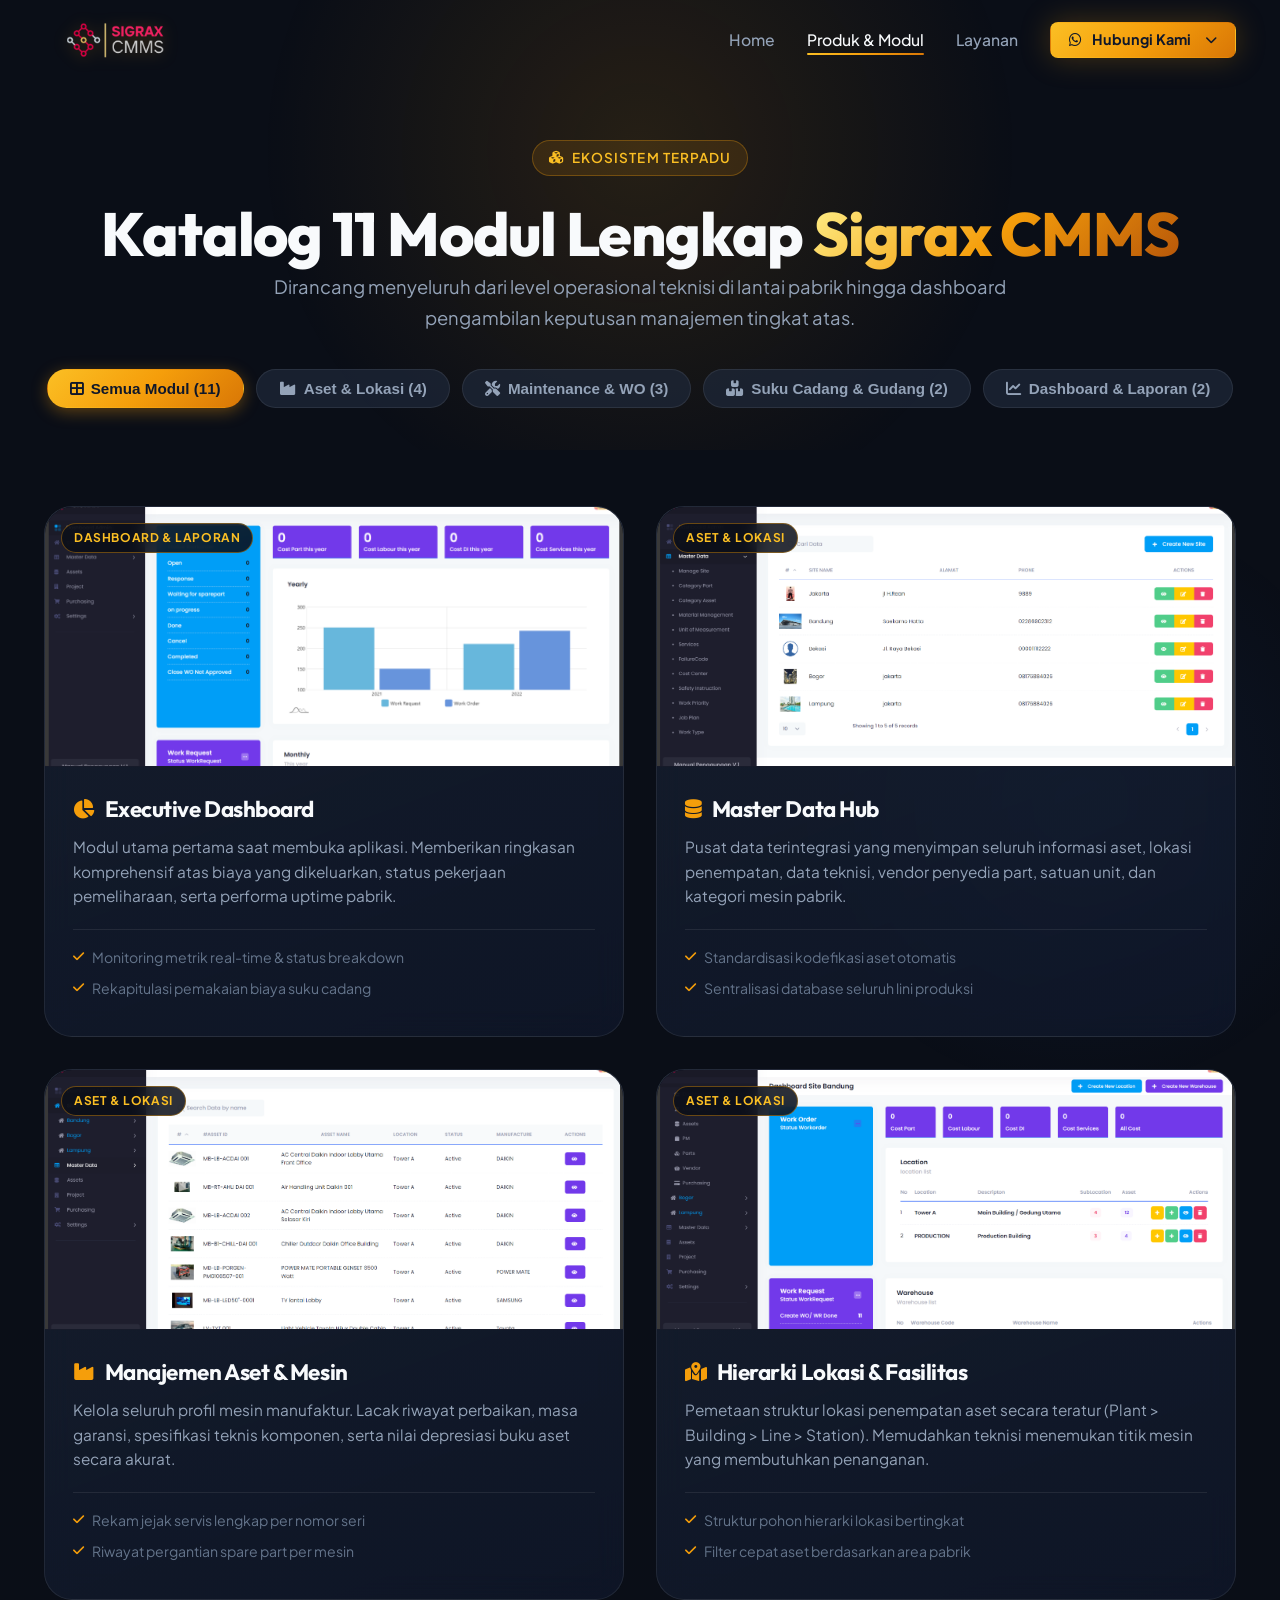
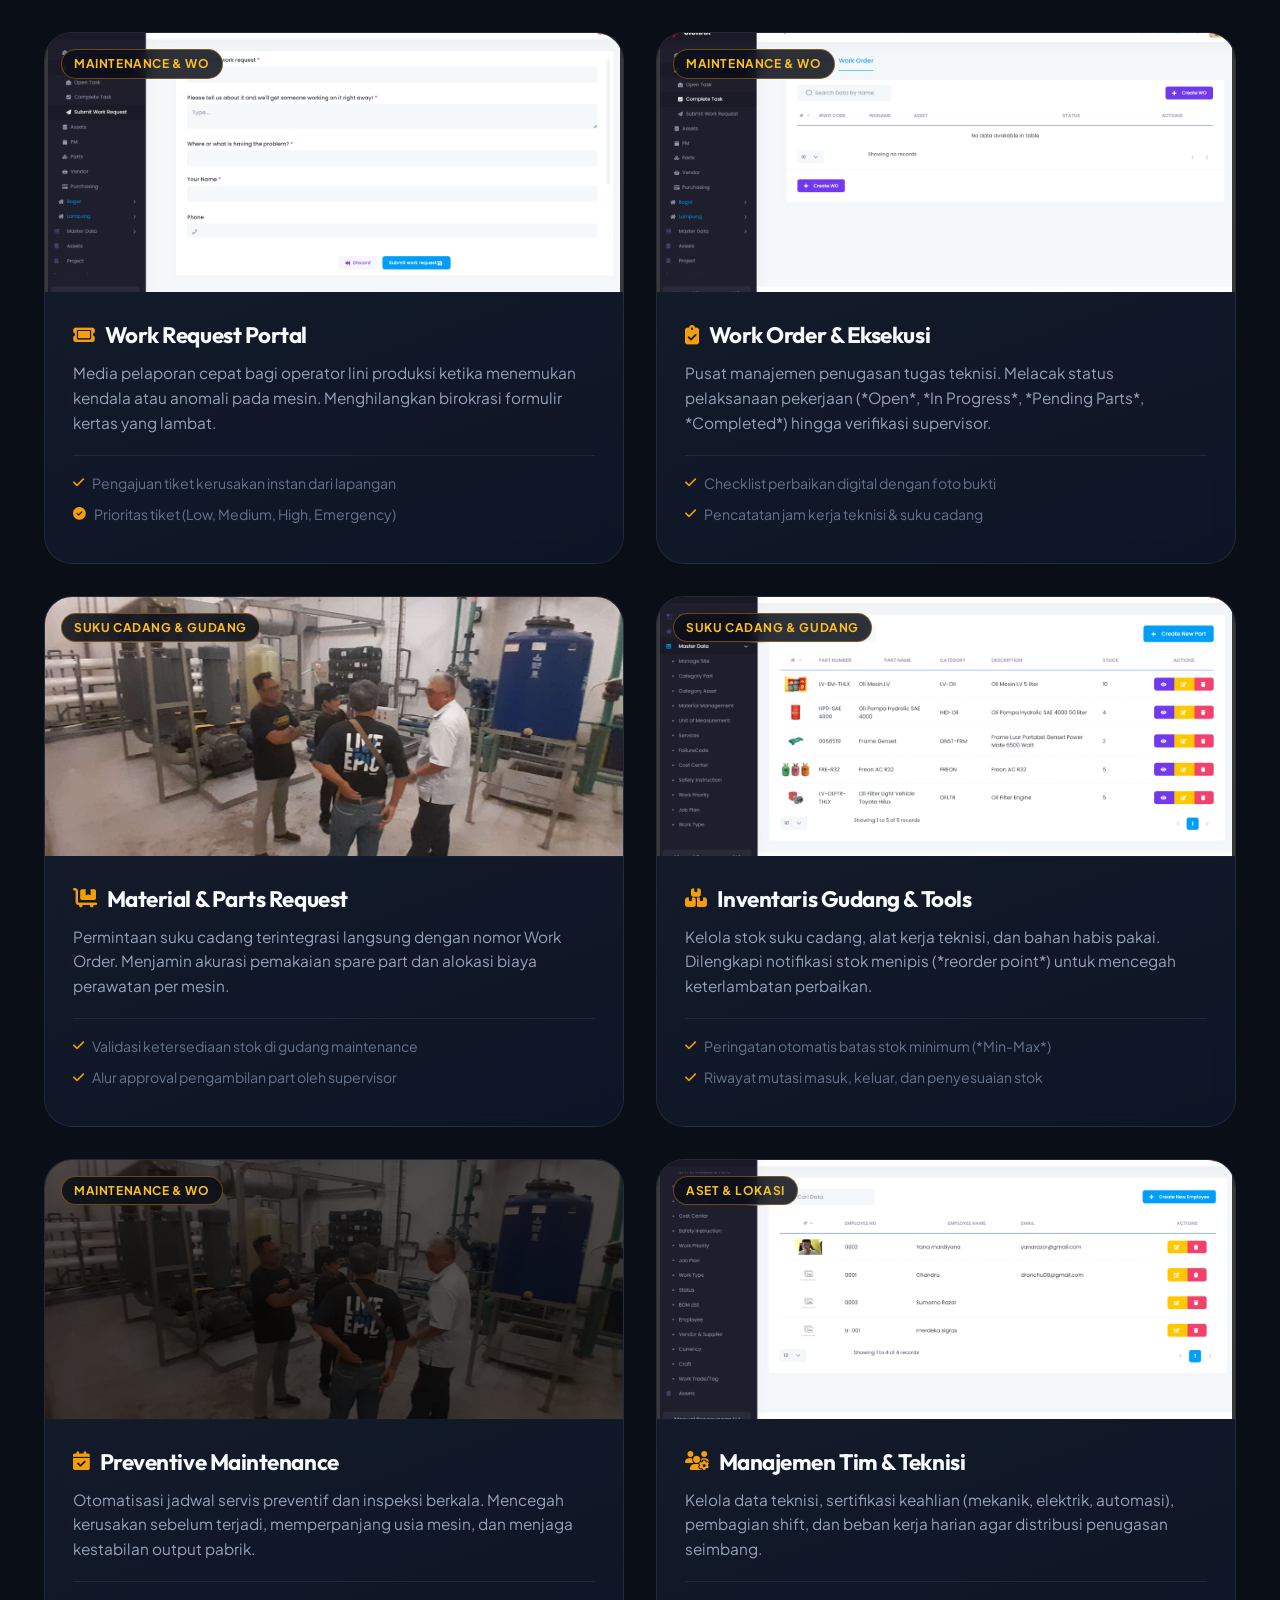
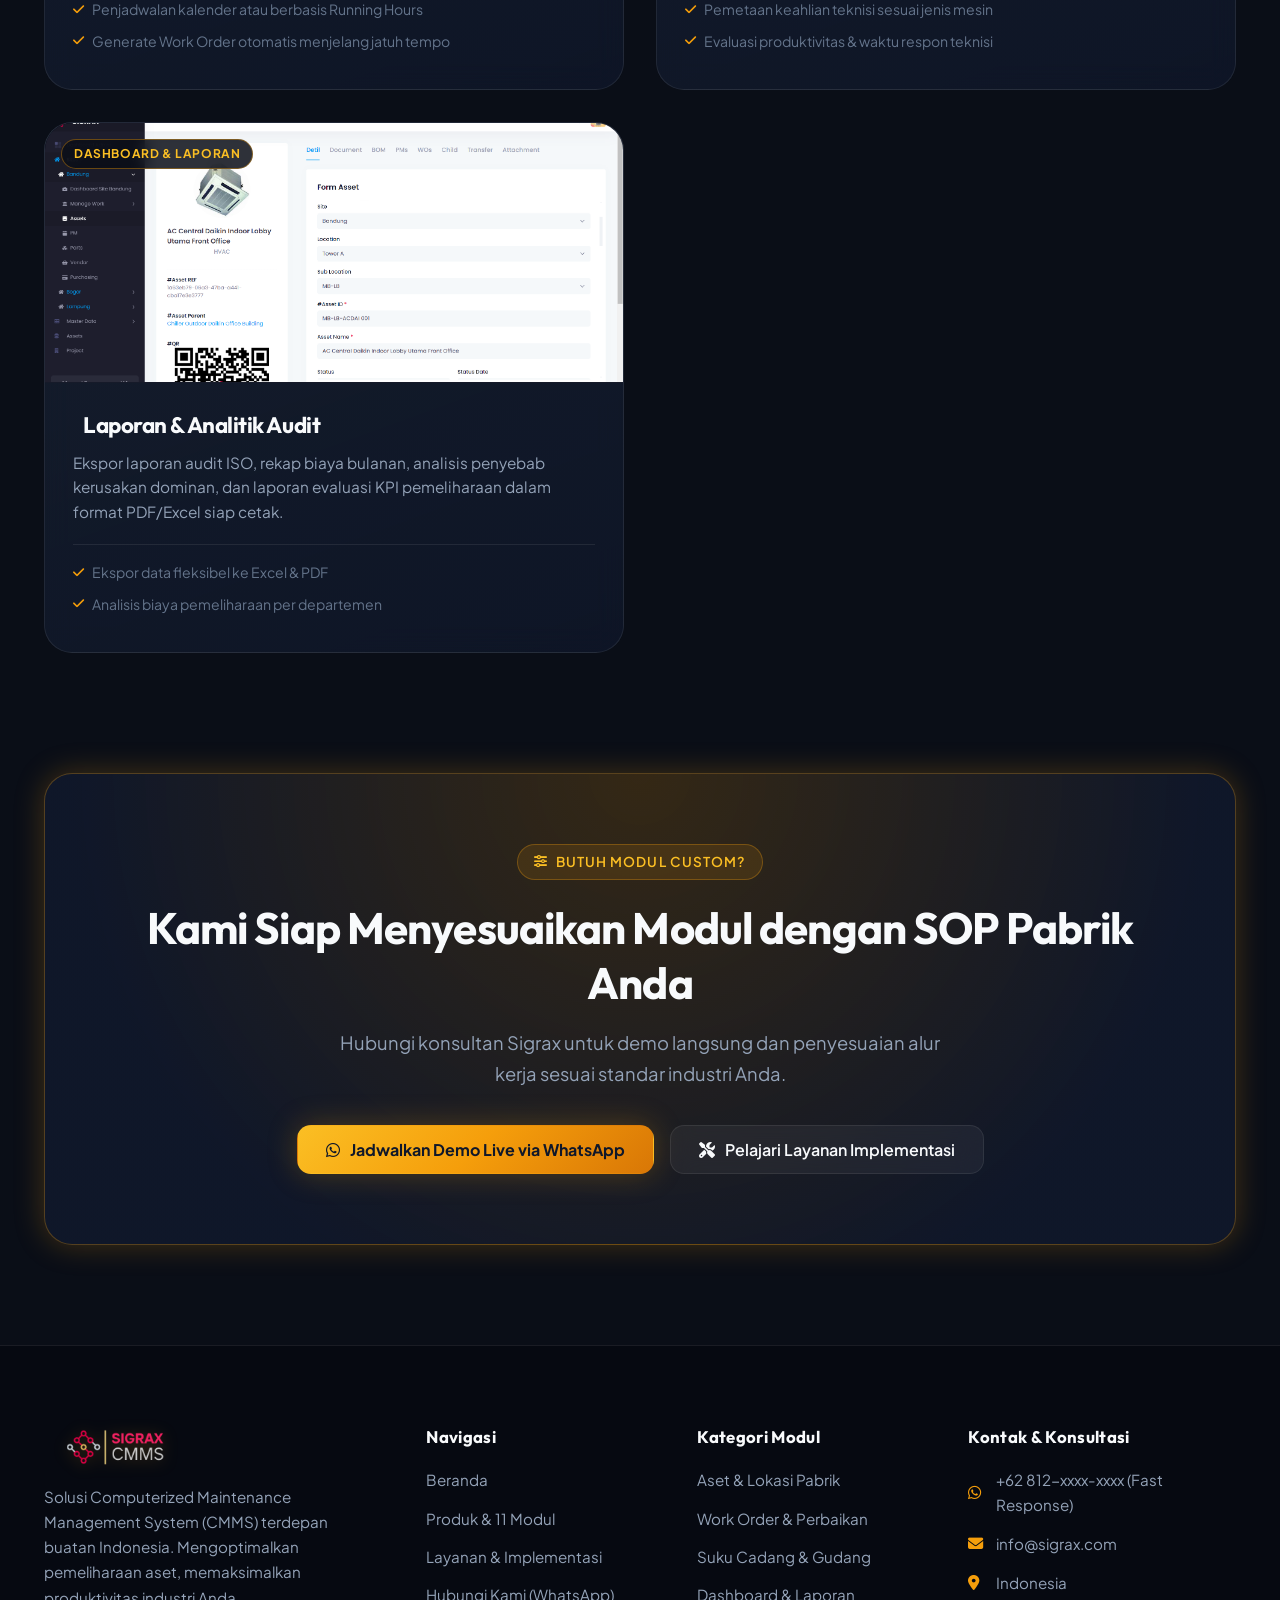
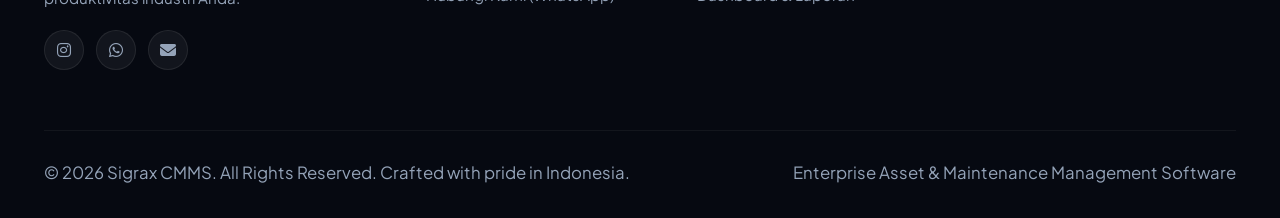
==== commit cbd13e1c: "feat(seo): implement OpenGraph, Twitter Cards, Schema.org JSON-LD structured data and restore websit" ====
--- a/features.html
+++ b/features.html
@@ -1,10 +1,57 @@
 <!DOCTYPE html>
-<html lang="id">
+<html lang="id" prefix="og: https://ogp.me/ns#">
 <head>
   <meta charset="UTF-8" />
   <meta name="viewport" content="width=device-width, initial-scale=1.0" />
   <title>Produk & 11 Modul Lengkap - Sigrax CMMS</title>
   <meta name="description" content="Eksplorasi 11 modul terpadu Sigrax CMMS untuk manajemen aset, work order, pemeliharaan preventif, inventaris suku cadang, dan analitik pabrik." />
+  <meta name="keywords" content="modul CMMS, modul maintenance pabrik, work order software, inventory suku cadang, preventive maintenance schedule" />
+  <meta name="author" content="Sigrax CMMS" />
+  <meta name="robots" content="index, follow" />
+  <link rel="canonical" href="https://sigrax.com/features.html" />
+
+  <!-- Open Graph / Facebook / LinkedIn -->
+  <meta property="og:type" content="website" />
+  <meta property="og:url" content="https://sigrax.com/features.html" />
+  <meta property="og:title" content="Katalog 11 Modul Lengkap - Sigrax CMMS" />
+  <meta property="og:description" content="Solusi lengkap manajemen pemeliharaan pabrik dari level teknisi hingga analitik dashboard manajemen." />
+  <meta property="og:image" content="assets/screenshots/dashboard.png" />
+  <meta property="og:locale" content="id_ID" />
+  <meta property="og:site_name" content="Sigrax CMMS" />
+
+  <!-- Twitter Card -->
+  <meta name="twitter:card" content="summary_large_image" />
+  <meta name="twitter:url" content="https://sigrax.com/features.html" />
+  <meta name="twitter:title" content="Katalog 11 Modul Lengkap - Sigrax CMMS" />
+  <meta name="twitter:description" content="Solusi lengkap manajemen pemeliharaan pabrik dari level teknisi hingga analitik dashboard manajemen." />
+  <meta name="twitter:image" content="assets/screenshots/dashboard.png" />
+
+  <!-- Schema.org JSON-LD Structured Data for Features Catalog -->
+  <script type="application/ld+json">
+  {
+    "@context": "https://schema.org",
+    "@type": "ItemPage",
+    "name": "Katalog 11 Modul Lengkap Sigrax CMMS",
+    "description": "Katalog fitur dan modul software maintenance industri manufaktur di Indonesia.",
+    "url": "https://sigrax.com/features.html",
+    "mainEntity": {
+      "@type": "ItemList",
+      "itemListElement": [
+        { "@type": "SoftwareApplication", "name": "Executive Dashboard", "position": 1 },
+        { "@type": "SoftwareApplication", "name": "Master Data Hub", "position": 2 },
+        { "@type": "SoftwareApplication", "name": "Manajemen Aset & Mesin", "position": 3 },
+        { "@type": "SoftwareApplication", "name": "Hierarki Lokasi Pabrik", "position": 4 },
+        { "@type": "SoftwareApplication", "name": "Work Request Portal", "position": 5 },
+        { "@type": "SoftwareApplication", "name": "Work Order & Eksekusi", "position": 6 },
+        { "@type": "SoftwareApplication", "name": "Material & Parts Request", "position": 7 },
+        { "@type": "SoftwareApplication", "name": "Inventaris Gudang & Tools", "position": 8 },
+        { "@type": "SoftwareApplication", "name": "Preventive Maintenance Scheduler", "position": 9 },
+        { "@type": "SoftwareApplication", "name": "Manajemen Tim & Teknisi", "position": 10 },
+        { "@type": "SoftwareApplication", "name": "Laporan & Analitik Audit", "position": 11 }
+      ]
+    }
+  }
+  </script>
   
   <!-- Favicon -->
   <link rel="icon" type="image/png" href="assets/brand/logo.png" />
@@ -186,10 +233,21 @@
           <li><a href="index.html" class="nav-link">Home</a></li>
           <li><a href="features.html" class="nav-link active">Produk & Modul</a></li>
           <li><a href="services.html" class="nav-link">Layanan</a></li>
-          <li>
-            <a href="services.html" class="btn btn-primary btn-sm">
-              <i class="fas fa-screwdriver-wrench"></i> Layanan Kami
+          <li class="nav-dropdown">
+            <a href="https://wa.link/18xqmd" target="_blank" rel="noopener noreferrer" class="btn btn-primary btn-sm">
+              <i class="fab fa-whatsapp"></i> Hubungi Kami <i class="fas fa-chevron-down" style="font-size: 0.75rem; margin-left: 4px;"></i>
             </a>
+            <div class="dropdown-panel">
+              <a href="https://wa.link/18xqmd" target="_blank" rel="noopener noreferrer" class="dropdown-item">
+                <i class="fab fa-whatsapp"></i> WhatsApp Konsultasi
+              </a>
+              <a href="mailto:info@sigrax.com" class="dropdown-item">
+                <i class="fas fa-envelope"></i> Email Resmi
+              </a>
+              <a href="https://www.instagram.com/sigraxcmms" target="_blank" rel="noopener noreferrer" class="dropdown-item">
+                <i class="fab fa-instagram"></i> Instagram Resmi
+              </a>
+            </div>
           </li>
         </ul>
       </div>
@@ -449,17 +507,17 @@
     <section class="section-py" style="padding-top: 20px;">
       <div class="container">
         <div class="cta-banner">
-          <span class="badge-tag"><i class="fas fa-sliders"></i> Arsitektur 100% Modular</span>
-          <h2>Kustomisasi Modul Sesuai SOP Spesifik Pabrik Anda</h2>
+          <span class="badge-tag"><i class="fas fa-sliders"></i> Butuh Modul Custom?</span>
+          <h2>Kami Siap Menyesuaikan Modul dengan SOP Pabrik Anda</h2>
           <p>
-            Seluruh modul Sigrax dirancang fleksibel untuk disesuaikan dengan alur kerja, formulir inspeksi, dan struktur departemen pemeliharaan Anda.
+            Hubungi konsultan Sigrax untuk demo langsung dan penyesuaian alur kerja sesuai standar industri Anda.
           </p>
           <div class="btn-group" style="justify-content: center;">
-            <a href="services.html" class="btn btn-primary">
-              <i class="fas fa-screwdriver-wrench"></i> Pelajari Layanan & Metodologi
+            <a href="https://wa.link/18xqmd" target="_blank" rel="noopener noreferrer" class="btn btn-primary">
+              <i class="fab fa-whatsapp"></i> Jadwalkan Demo Live via WhatsApp
             </a>
-            <a href="index.html" class="btn btn-secondary">
-              <i class="fas fa-arrow-left"></i> Kembali ke Beranda
+            <a href="services.html" class="btn btn-secondary">
+              <i class="fas fa-screwdriver-wrench"></i> Pelajari Layanan Implementasi
             </a>
           </div>
         </div>
@@ -476,6 +534,11 @@
           <p>
             Solusi Computerized Maintenance Management System (CMMS) terdepan buatan Indonesia. Mengoptimalkan pemeliharaan aset, memaksimalkan produktivitas industri Anda.
           </p>
+          <div class="social-bar">
+            <a href="https://www.instagram.com/sigraxcmms" target="_blank" rel="noopener noreferrer" class="social-btn" aria-label="Instagram"><i class="fab fa-instagram"></i></a>
+            <a href="https://wa.link/18xqmd" target="_blank" rel="noopener noreferrer" class="social-btn" aria-label="WhatsApp"><i class="fab fa-whatsapp"></i></a>
+            <a href="mailto:info@sigrax.com" class="social-btn" aria-label="Email"><i class="fas fa-envelope"></i></a>
+          </div>
         </div>
 
         <div class="footer-col">
@@ -484,6 +547,7 @@
             <li><a href="index.html">Beranda</a></li>
             <li><a href="features.html">Produk & 11 Modul</a></li>
             <li><a href="services.html">Layanan & Implementasi</a></li>
+            <li><a href="https://wa.link/18xqmd" target="_blank" rel="noopener noreferrer">Hubungi Kami (WhatsApp)</a></li>
           </ul>
         </div>
 
@@ -498,19 +562,18 @@
         </div>
 
         <div class="footer-col">
-          <h4>Standar & Metodologi</h4>
-          <ul class="footer-links">
-            <li><i class="fas fa-check text-gold"></i> ISO 55000 Asset Management</li>
-            <li><i class="fas fa-check text-gold"></i> Total Productive Maintenance</li>
-            <li><i class="fas fa-check text-gold"></i> Reliability-Centered Maint.</li>
-            <li><i class="fas fa-check text-gold"></i> Zero Annual License Model</li>
+          <h4>Kontak & Konsultasi</h4>
+          <ul class="footer-links footer-contact-info">
+            <li><i class="fab fa-whatsapp"></i> +62 812-xxxx-xxxx (Fast Response)</li>
+            <li><i class="fas fa-envelope"></i> info@sigrax.com</li>
+            <li><i class="fas fa-location-dot"></i> Indonesia</li>
           </ul>
         </div>
       </div>
 
       <div class="footer-bottom">
         <p>&copy; 2026 Sigrax CMMS. All Rights Reserved. Crafted with pride in Indonesia.</p>
-        <p>Enterprise Asset & Maintenance Management Software Portfolio</p>
+        <p>Enterprise Asset & Maintenance Management Software</p>
       </div>
     </div>
   </footer>
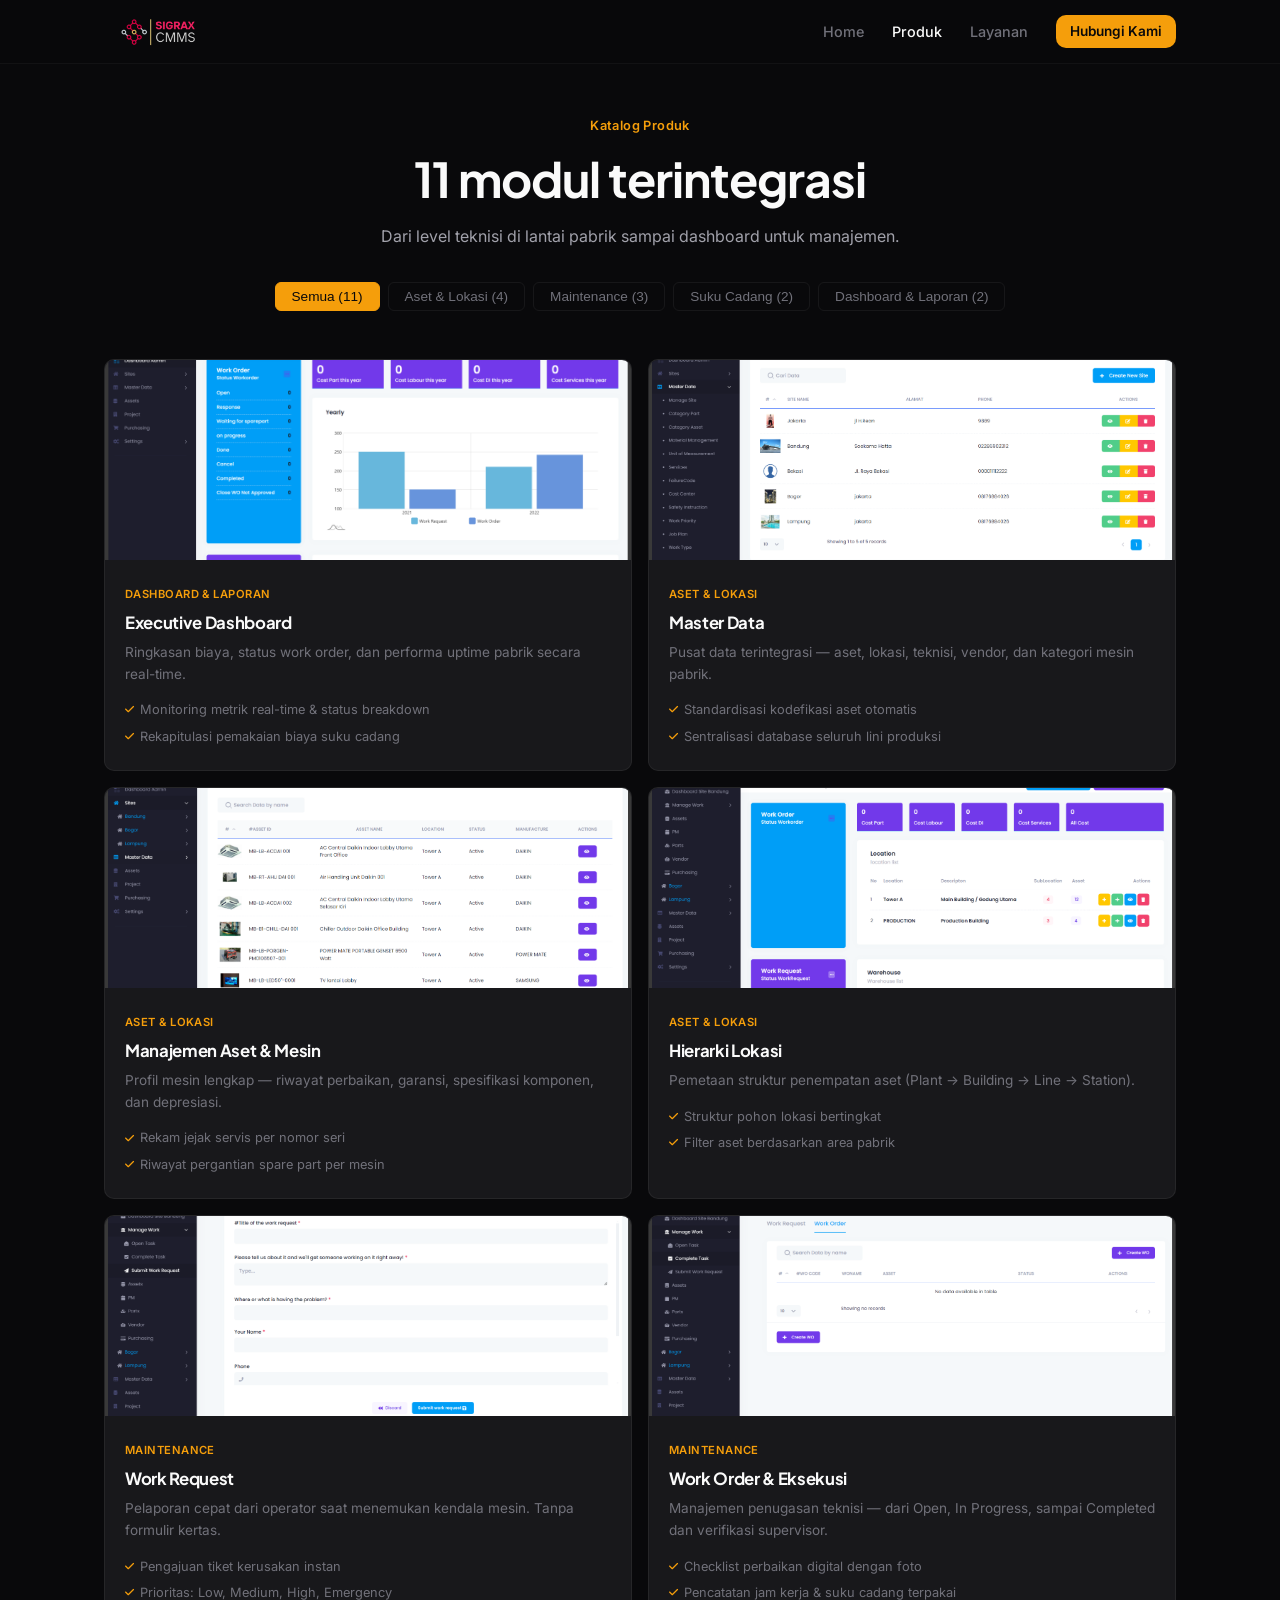
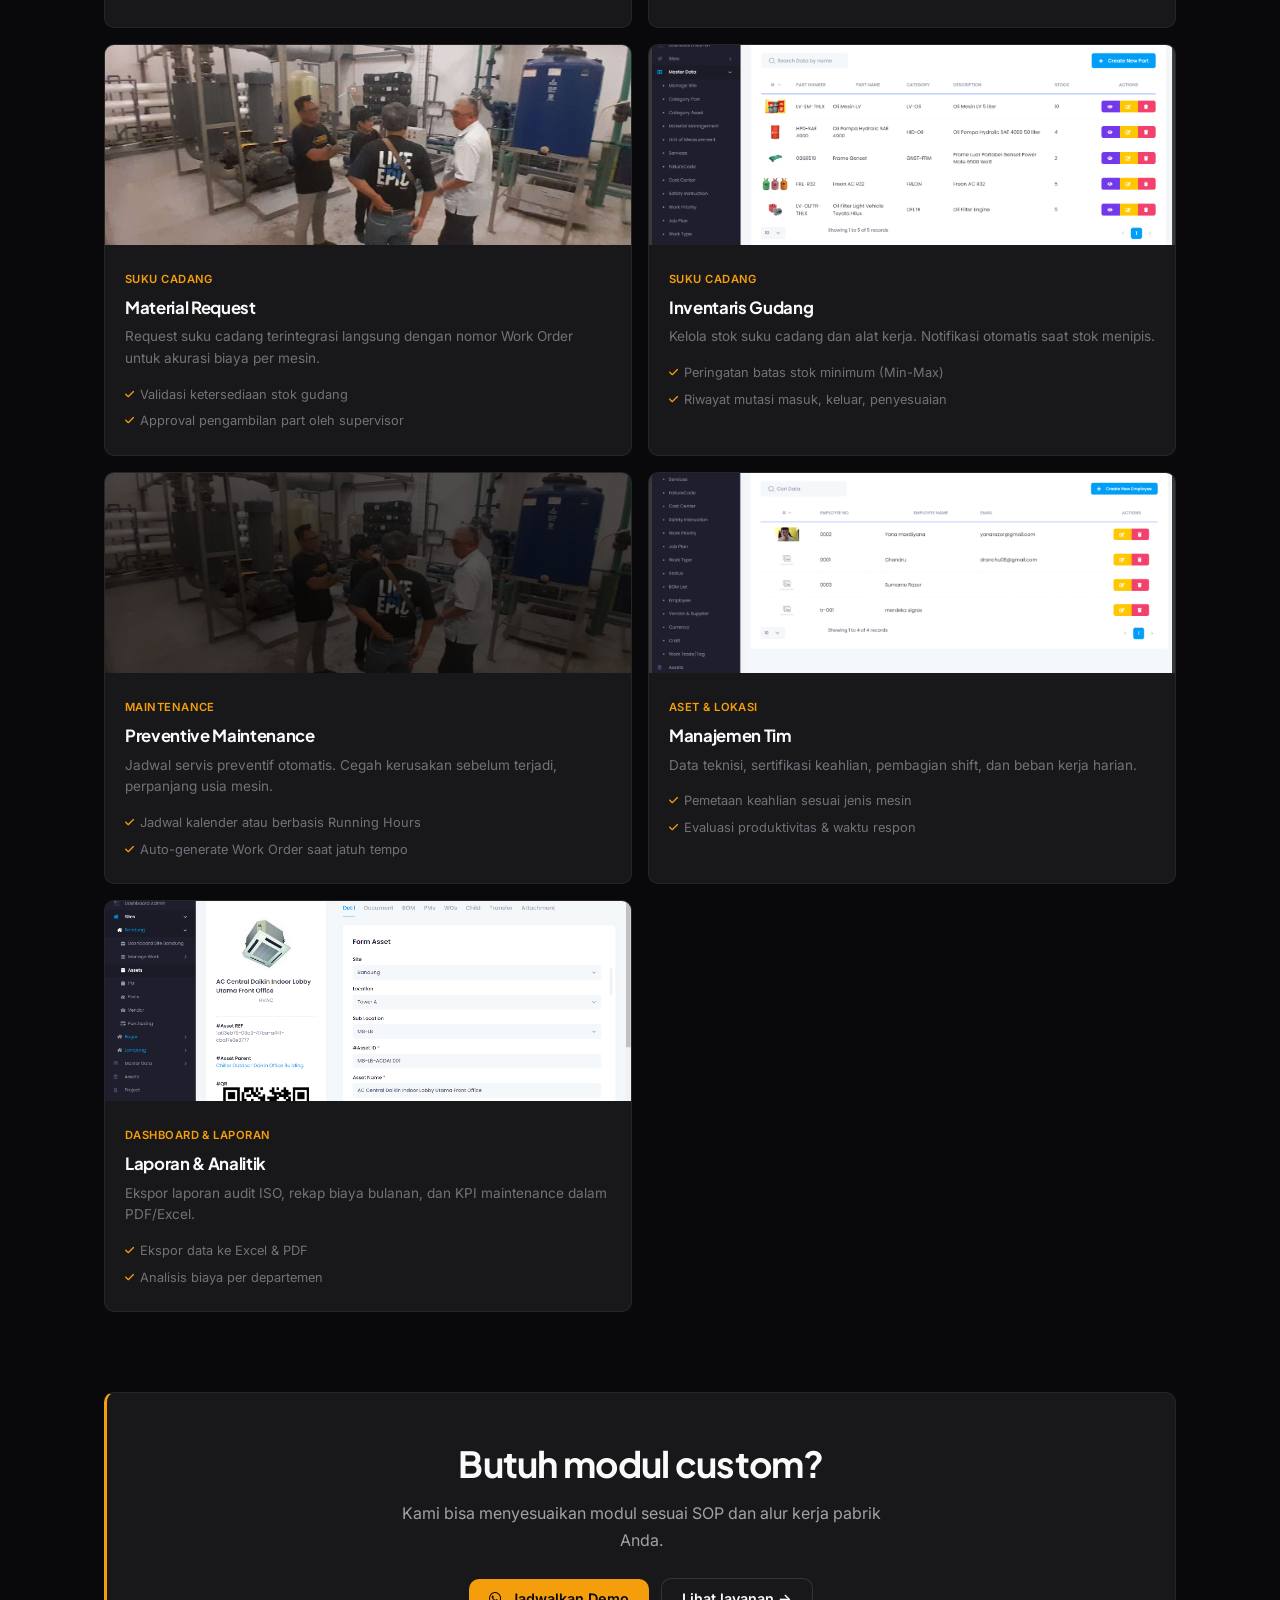
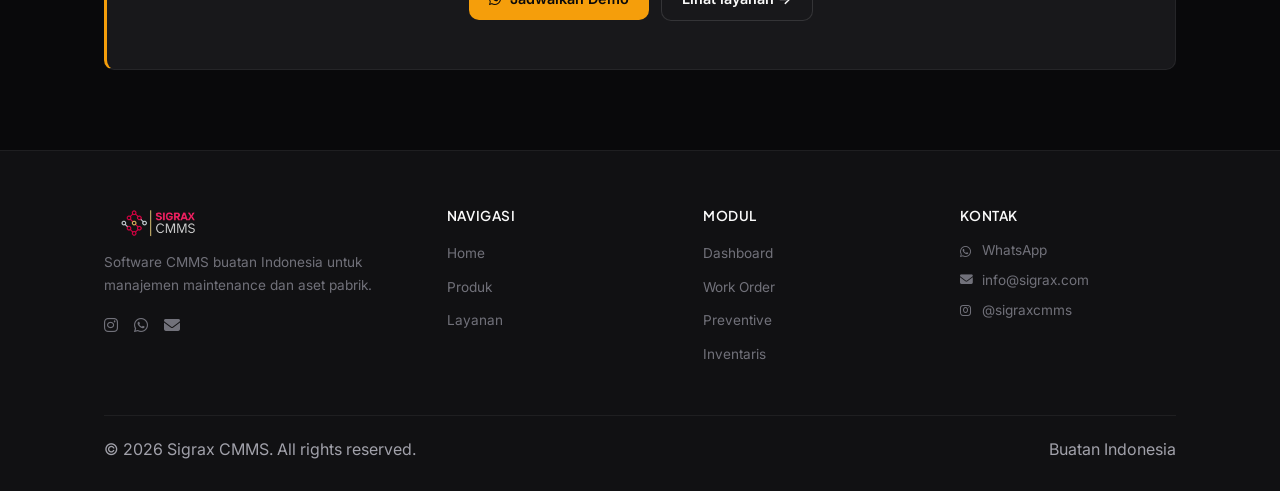
==== commit 180330aa: "redesign: clean professional B2B website, remove glassmorphism/3D/glow effects - Complete CSS rewrit" ====
--- a/features.html
+++ b/features.html
@@ -3,250 +3,61 @@
 <head>
   <meta charset="UTF-8" />
   <meta name="viewport" content="width=device-width, initial-scale=1.0" />
-  <title>Produk & 11 Modul Lengkap - Sigrax CMMS</title>
-  <meta name="description" content="Eksplorasi 11 modul terpadu Sigrax CMMS untuk manajemen aset, work order, pemeliharaan preventif, inventaris suku cadang, dan analitik pabrik." />
+  <title>Produk &amp; 11 Modul — Sigrax CMMS</title>
+  <meta name="description" content="11 modul terpadu Sigrax CMMS untuk manajemen aset, work order, preventive maintenance, inventaris suku cadang, dan analitik pabrik." />
   <meta name="keywords" content="modul CMMS, modul maintenance pabrik, work order software, inventory suku cadang, preventive maintenance schedule" />
   <meta name="author" content="Sigrax CMMS" />
   <meta name="robots" content="index, follow" />
   <link rel="canonical" href="https://sigrax.com/features.html" />
 
-  <!-- Open Graph / Facebook / LinkedIn -->
   <meta property="og:type" content="website" />
   <meta property="og:url" content="https://sigrax.com/features.html" />
-  <meta property="og:title" content="Katalog 11 Modul Lengkap - Sigrax CMMS" />
-  <meta property="og:description" content="Solusi lengkap manajemen pemeliharaan pabrik dari level teknisi hingga analitik dashboard manajemen." />
+  <meta property="og:title" content="11 Modul Sigrax CMMS" />
+  <meta property="og:description" content="Manajemen maintenance pabrik dari level teknisi sampai dashboard manajemen." />
   <meta property="og:image" content="assets/screenshots/dashboard.png" />
   <meta property="og:locale" content="id_ID" />
   <meta property="og:site_name" content="Sigrax CMMS" />
 
-  <!-- Twitter Card -->
   <meta name="twitter:card" content="summary_large_image" />
-  <meta name="twitter:url" content="https://sigrax.com/features.html" />
-  <meta name="twitter:title" content="Katalog 11 Modul Lengkap - Sigrax CMMS" />
-  <meta name="twitter:description" content="Solusi lengkap manajemen pemeliharaan pabrik dari level teknisi hingga analitik dashboard manajemen." />
+  <meta name="twitter:title" content="11 Modul Sigrax CMMS" />
+  <meta name="twitter:description" content="Manajemen maintenance pabrik dari level teknisi sampai dashboard manajemen." />
   <meta name="twitter:image" content="assets/screenshots/dashboard.png" />
 
-  <!-- Schema.org JSON-LD Structured Data for Features Catalog -->
   <script type="application/ld+json">
   {
     "@context": "https://schema.org",
     "@type": "ItemPage",
-    "name": "Katalog 11 Modul Lengkap Sigrax CMMS",
+    "name": "11 Modul Sigrax CMMS",
     "description": "Katalog fitur dan modul software maintenance industri manufaktur di Indonesia.",
-    "url": "https://sigrax.com/features.html",
-    "mainEntity": {
-      "@type": "ItemList",
-      "itemListElement": [
-        { "@type": "SoftwareApplication", "name": "Executive Dashboard", "position": 1 },
-        { "@type": "SoftwareApplication", "name": "Master Data Hub", "position": 2 },
-        { "@type": "SoftwareApplication", "name": "Manajemen Aset & Mesin", "position": 3 },
-        { "@type": "SoftwareApplication", "name": "Hierarki Lokasi Pabrik", "position": 4 },
-        { "@type": "SoftwareApplication", "name": "Work Request Portal", "position": 5 },
-        { "@type": "SoftwareApplication", "name": "Work Order & Eksekusi", "position": 6 },
-        { "@type": "SoftwareApplication", "name": "Material & Parts Request", "position": 7 },
-        { "@type": "SoftwareApplication", "name": "Inventaris Gudang & Tools", "position": 8 },
-        { "@type": "SoftwareApplication", "name": "Preventive Maintenance Scheduler", "position": 9 },
-        { "@type": "SoftwareApplication", "name": "Manajemen Tim & Teknisi", "position": 10 },
-        { "@type": "SoftwareApplication", "name": "Laporan & Analitik Audit", "position": 11 }
-      ]
-    }
+    "url": "https://sigrax.com/features.html"
   }
   </script>
-  
-  <!-- Favicon -->
+
   <link rel="icon" type="image/png" href="assets/brand/logo.png" />
-  
-  <!-- Font Awesome 6 -->
   <link rel="stylesheet" href="https://cdnjs.cloudflare.com/ajax/libs/font-awesome/6.5.1/css/all.min.css" />
-  
-  <!-- Unified Modern Design System -->
   <link rel="stylesheet" href="css/style.css" />
-
-  <style>
-    /* Specific Styles for Features Explorer */
-    .filter-pills-bar {
-      display: flex;
-      justify-content: center;
-      gap: 12px;
-      flex-wrap: wrap;
-      margin-bottom: 48px;
-    }
-
-    .filter-pill {
-      background: rgba(30, 41, 59, 0.7);
-      border: 1px solid var(--border-glass);
-      color: var(--text-secondary);
-      padding: 10px 22px;
-      border-radius: var(--radius-full);
-      font-size: 0.95rem;
-      font-weight: 600;
-      cursor: pointer;
-      transition: all var(--transition-fast);
-      display: inline-flex;
-      align-items: center;
-      gap: 8px;
-    }
-
-    .filter-pill:hover {
-      background: rgba(255, 255, 255, 0.1);
-      color: var(--text-white);
-      border-color: rgba(255, 255, 255, 0.2);
-    }
-
-    .filter-pill.active {
-      background: var(--gold-gradient);
-      color: var(--text-dark);
-      border-color: transparent;
-      box-shadow: 0 4px 16px rgba(245, 158, 11, 0.35);
-    }
-
-    .modules-grid {
-      display: grid;
-      grid-template-columns: repeat(2, 1fr);
-      gap: 32px;
-    }
-
-    .module-card {
-      background: linear-gradient(160deg, rgba(30, 41, 59, 0.6) 0%, rgba(15, 23, 42, 0.8) 100%);
-      border: 1px solid var(--border-glass);
-      border-radius: var(--radius-xl);
-      overflow: hidden;
-      display: flex;
-      flex-direction: column;
-      transition: all var(--transition-normal);
-      backdrop-filter: blur(14px);
-    }
-
-    .module-card:hover {
-      transform: translateY(-6px);
-      border-color: var(--border-glass-hover);
-      box-shadow: var(--shadow-lg), 0 0 30px rgba(245, 158, 11, 0.15);
-    }
-
-    .module-card-img-wrap {
-      height: 260px;
-      background: #020617;
-      position: relative;
-      overflow: hidden;
-      cursor: pointer;
-      border-bottom: 1px solid var(--border-glass);
-    }
-
-    .module-card-img-wrap img {
-      width: 100%;
-      height: 100%;
-      object-fit: cover;
-      transition: transform var(--transition-smooth);
-    }
-
-    .module-card:hover .module-card-img-wrap img {
-      transform: scale(1.05);
-    }
-
-    .module-badge-category {
-      position: absolute;
-      top: 16px;
-      left: 16px;
-      background: rgba(10, 14, 23, 0.85);
-      border: 1px solid rgba(245, 158, 11, 0.4);
-      color: var(--primary-gold-light);
-      padding: 4px 12px;
-      border-radius: var(--radius-full);
-      font-size: 0.75rem;
-      font-weight: 700;
-      letter-spacing: 0.05em;
-      text-transform: uppercase;
-      backdrop-filter: blur(8px);
-      z-index: 5;
-    }
-
-    .module-card-body {
-      padding: 28px;
-      display: flex;
-      flex-direction: column;
-      flex-grow: 1;
-    }
-
-    .module-card-body h3 {
-      font-size: 1.4rem;
-      margin-bottom: 12px;
-      display: flex;
-      align-items: center;
-      gap: 10px;
-    }
-
-    .module-card-body h3 i {
-      color: var(--primary-gold);
-      font-size: 1.2rem;
-    }
-
-    .module-card-body p {
-      font-size: 0.96rem;
-      color: var(--text-secondary);
-      line-height: 1.6;
-      margin-bottom: 20px;
-    }
-
-    .module-card-features {
-      list-style: none;
-      margin-top: auto;
-      padding-top: 16px;
-      border-top: 1px solid var(--border-glass);
-    }
-
-    .module-card-features li {
-      font-size: 0.88rem;
-      color: var(--text-muted);
-      display: flex;
-      align-items: center;
-      gap: 8px;
-      margin-bottom: 8px;
-    }
-
-    .module-card-features li i {
-      color: var(--primary-gold);
-      font-size: 0.8rem;
-    }
-
-    @media (max-width: 900px) {
-      .modules-grid {
-        grid-template-columns: 1fr;
-      }
-    }
-  </style>
 </head>
 <body>
 
-  <!-- Modern Glassmorphic Navbar -->
   <header>
-    <nav class="site-navbar" aria-label="Navigasi Utama">
+    <nav class="site-navbar">
       <div class="container navbar-inner">
         <a href="index.html" class="navbar-brand">
-          <img src="assets/brand/logo.png" alt="Sigrax CMMS Logo" class="brand-logo" />
+          <img src="assets/brand/logo.png" alt="Sigrax CMMS" class="brand-logo" />
         </a>
-
-        <button class="mobile-toggle" aria-label="Buka Menu" aria-expanded="false">
+        <button class="mobile-toggle" aria-label="Menu" aria-expanded="false">
           <i class="fas fa-bars"></i>
         </button>
-
         <ul class="nav-links">
           <li><a href="index.html" class="nav-link">Home</a></li>
-          <li><a href="features.html" class="nav-link active">Produk & Modul</a></li>
+          <li><a href="features.html" class="nav-link active">Produk</a></li>
           <li><a href="services.html" class="nav-link">Layanan</a></li>
           <li class="nav-dropdown">
-            <a href="https://wa.link/18xqmd" target="_blank" rel="noopener noreferrer" class="btn btn-primary btn-sm">
-              <i class="fab fa-whatsapp"></i> Hubungi Kami <i class="fas fa-chevron-down" style="font-size: 0.75rem; margin-left: 4px;"></i>
-            </a>
+            <a href="https://wa.link/18xqmd" target="_blank" rel="noopener noreferrer" class="btn btn-primary btn-sm">Hubungi Kami</a>
             <div class="dropdown-panel">
-              <a href="https://wa.link/18xqmd" target="_blank" rel="noopener noreferrer" class="dropdown-item">
-                <i class="fab fa-whatsapp"></i> WhatsApp Konsultasi
-              </a>
-              <a href="mailto:info@sigrax.com" class="dropdown-item">
-                <i class="fas fa-envelope"></i> Email Resmi
-              </a>
-              <a href="https://www.instagram.com/sigraxcmms" target="_blank" rel="noopener noreferrer" class="dropdown-item">
-                <i class="fab fa-instagram"></i> Instagram Resmi
-              </a>
+              <a href="https://wa.link/18xqmd" target="_blank" rel="noopener noreferrer" class="dropdown-item"><i class="fab fa-whatsapp"></i> WhatsApp</a>
+              <a href="mailto:info@sigrax.com" class="dropdown-item"><i class="fas fa-envelope"></i> Email</a>
+              <a href="https://www.instagram.com/sigraxcmms" target="_blank" rel="noopener noreferrer" class="dropdown-item"><i class="fab fa-instagram"></i> Instagram</a>
             </div>
           </li>
         </ul>
@@ -255,246 +66,205 @@
   </header>
 
   <main>
-    <!-- Section: Header Explorer -->
-    <section class="hero-section" style="padding-bottom: 30px;">
-      <div class="container text-center">
-        <span class="badge-tag"><i class="fas fa-cubes"></i> Ekosistem Terpadu</span>
-        <h1>Katalog 11 Modul Lengkap <span class="gradient-text">Sigrax CMMS</span></h1>
-        <p style="max-width: 760px; margin: 0 auto 36px auto; font-size: 1.15rem;">
-          Dirancang menyeluruh dari level operasional teknisi di lantai pabrik hingga dashboard pengambilan keputusan manajemen tingkat atas.
-        </p>
-
-        <!-- Filter Pills Bar -->
-        <div class="filter-pills-bar">
-          <button class="filter-pill active" data-category="all">
-            <i class="fas fa-border-all"></i> Semua Modul (11)
-          </button>
-          <button class="filter-pill" data-category="asset">
-            <i class="fas fa-industry"></i> Aset & Lokasi (4)
-          </button>
-          <button class="filter-pill" data-category="maintenance">
-            <i class="fas fa-screwdriver-wrench"></i> Maintenance & WO (3)
-          </button>
-          <button class="filter-pill" data-category="inventory">
-            <i class="fas fa-boxes-stacked"></i> Suku Cadang & Gudang (2)
-          </button>
-          <button class="filter-pill" data-category="analytics">
-            <i class="fas fa-chart-line"></i> Dashboard & Laporan (2)
-          </button>
-        </div>
+    <!-- Page Header -->
+    <section class="section" style="padding-top: calc(var(--nav-height) + 48px); padding-bottom: 32px;">
+      <div class="container" style="text-align: center;">
+        <span class="section-label">Katalog Produk</span>
+        <h1>11 modul terintegrasi</h1>
+        <p style="max-width: 560px; margin: 12px auto 0;">Dari level teknisi di lantai pabrik sampai dashboard untuk manajemen.</p>
       </div>
     </section>
 
-    <!-- Section: All 11 Modules Grid -->
-    <section class="section-py" style="padding-top: 20px;">
+    <!-- Filter -->
+    <section style="padding-bottom: 16px;">
+      <div class="container">
+        <div class="filter-bar">
+          <button class="filter-pill active" data-category="all">Semua (11)</button>
+          <button class="filter-pill" data-category="asset">Aset &amp; Lokasi (4)</button>
+          <button class="filter-pill" data-category="maintenance">Maintenance (3)</button>
+          <button class="filter-pill" data-category="inventory">Suku Cadang (2)</button>
+          <button class="filter-pill" data-category="analytics">Dashboard &amp; Laporan (2)</button>
+        </div>
+      </div>
+    </section>
+
+    <!-- Modules Grid -->
+    <section class="section" style="padding-top: 0;">
       <div class="container">
         <div class="modules-grid">
 
-          <!-- 1. Executive Dashboard -->
+          <!-- 1. Dashboard -->
           <div class="module-card" data-category="analytics">
-            <div class="module-card-img-wrap" data-lightbox="true" data-src="assets/screenshots/dashboard.png" data-title="1. Executive Dashboard Module" data-desc="Visualisasi real-time performa pemeliharaan, rekap work order, dan tren biaya perawatan.">
-              <span class="module-badge-category">Dashboard & Laporan</span>
-              <img src="assets/screenshots/dashboard.png" alt="Executive Dashboard Sigrax" />
-              <div class="image-zoom-overlay"><i class="fas fa-magnifying-glass-plus"></i> Perbesar</div>
-            </div>
-            <div class="module-card-body">
-              <h3><i class="fas fa-chart-pie"></i> Executive Dashboard</h3>
-              <p>
-                Modul utama pertama saat membuka aplikasi. Memberikan ringkasan komprehensif atas biaya yang dikeluarkan, status pekerjaan pemeliharaan, serta performa uptime pabrik.
-              </p>
-              <ul class="module-card-features">
-                <li><i class="fas fa-check"></i> Monitoring metrik real-time & status breakdown</li>
+            <div class="module-card-image" data-lightbox="true" data-src="assets/screenshots/dashboard.png" data-title="Executive Dashboard" data-desc="Visualisasi real-time performa maintenance, rekap work order, dan tren biaya.">
+              <img src="assets/screenshots/dashboard.png" alt="Executive Dashboard" />
+            </div>
+            <div class="module-card-body">
+              <span class="module-tag">Dashboard &amp; Laporan</span>
+              <h3>Executive Dashboard</h3>
+              <p>Ringkasan biaya, status work order, dan performa uptime pabrik secara real-time.</p>
+              <ul class="module-features">
+                <li><i class="fas fa-check"></i> Monitoring metrik real-time &amp; status breakdown</li>
                 <li><i class="fas fa-check"></i> Rekapitulasi pemakaian biaya suku cadang</li>
               </ul>
             </div>
           </div>
 
-          <!-- 2. Master Data Module -->
+          <!-- 2. Master Data -->
           <div class="module-card" data-category="asset">
-            <div class="module-card-img-wrap" data-lightbox="true" data-src="assets/screenshots/sites (tempat).png" data-title="2. Master Data Module" data-desc="Database terpusat semua data inventaris mesin, karyawan, lokasi, dan standar satuan.">
-              <span class="module-badge-category">Aset & Lokasi</span>
-              <img src="assets/screenshots/sites (tempat).png" alt="Master Data Sigrax" />
-              <div class="image-zoom-overlay"><i class="fas fa-magnifying-glass-plus"></i> Perbesar</div>
-            </div>
-            <div class="module-card-body">
-              <h3><i class="fas fa-database"></i> Master Data Hub</h3>
-              <p>
-                Pusat data terintegrasi yang menyimpan seluruh informasi aset, lokasi penempatan, data teknisi, vendor penyedia part, satuan unit, dan kategori mesin pabrik.
-              </p>
-              <ul class="module-card-features">
+            <div class="module-card-image" data-lightbox="true" data-src="assets/screenshots/sites (tempat).png" data-title="Master Data" data-desc="Database terpusat semua aset, karyawan, lokasi, dan satuan.">
+              <img src="assets/screenshots/sites (tempat).png" alt="Master Data" />
+            </div>
+            <div class="module-card-body">
+              <span class="module-tag">Aset &amp; Lokasi</span>
+              <h3>Master Data</h3>
+              <p>Pusat data terintegrasi — aset, lokasi, teknisi, vendor, dan kategori mesin pabrik.</p>
+              <ul class="module-features">
                 <li><i class="fas fa-check"></i> Standardisasi kodefikasi aset otomatis</li>
                 <li><i class="fas fa-check"></i> Sentralisasi database seluruh lini produksi</li>
               </ul>
             </div>
           </div>
 
-          <!-- 3. Asset Module -->
+          <!-- 3. Aset -->
           <div class="module-card" data-category="asset">
-            <div class="module-card-img-wrap" data-lightbox="true" data-src="assets/screenshots/assets.png" data-title="3. Asset & Machine Module" data-desc="Spesifikasi teknis mendalam per mesin, riwayat breakdown, dan manual digital.">
-              <span class="module-badge-category">Aset & Lokasi</span>
-              <img src="assets/screenshots/assets.png" alt="Asset Module Sigrax" />
-              <div class="image-zoom-overlay"><i class="fas fa-magnifying-glass-plus"></i> Perbesar</div>
-            </div>
-            <div class="module-card-body">
-              <h3><i class="fas fa-industry"></i> Manajemen Aset & Mesin</h3>
-              <p>
-                Kelola seluruh profil mesin manufaktur. Lacak riwayat perbaikan, masa garansi, spesifikasi teknis komponen, serta nilai depresiasi buku aset secara akurat.
-              </p>
-              <ul class="module-card-features">
-                <li><i class="fas fa-check"></i> Rekam jejak servis lengkap per nomor seri</li>
+            <div class="module-card-image" data-lightbox="true" data-src="assets/screenshots/assets.png" data-title="Manajemen Aset" data-desc="Spesifikasi teknis per mesin, riwayat breakdown, dan manual digital.">
+              <img src="assets/screenshots/assets.png" alt="Asset Management" />
+            </div>
+            <div class="module-card-body">
+              <span class="module-tag">Aset &amp; Lokasi</span>
+              <h3>Manajemen Aset &amp; Mesin</h3>
+              <p>Profil mesin lengkap — riwayat perbaikan, garansi, spesifikasi komponen, dan depresiasi.</p>
+              <ul class="module-features">
+                <li><i class="fas fa-check"></i> Rekam jejak servis per nomor seri</li>
                 <li><i class="fas fa-check"></i> Riwayat pergantian spare part per mesin</li>
               </ul>
             </div>
           </div>
 
-          <!-- 4. Location Hierarchy Module -->
+          <!-- 4. Lokasi -->
           <div class="module-card" data-category="asset">
-            <div class="module-card-img-wrap" data-lightbox="true" data-src="assets/screenshots/sites 2.png" data-title="4. Location & Plant Hierarchy" data-desc="Hierarki spasial gedung, plant, lantai, hingga lini produksi spesifik.">
-              <span class="module-badge-category">Aset & Lokasi</span>
-              <img src="assets/screenshots/sites 2.png" alt="Location Module Sigrax" />
-              <div class="image-zoom-overlay"><i class="fas fa-magnifying-glass-plus"></i> Perbesar</div>
-            </div>
-            <div class="module-card-body">
-              <h3><i class="fas fa-map-location-dot"></i> Hierarki Lokasi & Fasilitas</h3>
-              <p>
-                Pemetaan struktur lokasi penempatan aset secara teratur (Plant &gt; Building &gt; Line &gt; Station). Memudahkan teknisi menemukan titik mesin yang membutuhkan penanganan.
-              </p>
-              <ul class="module-card-features">
-                <li><i class="fas fa-check"></i> Struktur pohon hierarki lokasi bertingkat</li>
-                <li><i class="fas fa-check"></i> Filter cepat aset berdasarkan area pabrik</li>
-              </ul>
-            </div>
-          </div>
-
-          <!-- 5. Work Request Module -->
+            <div class="module-card-image" data-lightbox="true" data-src="assets/screenshots/sites 2.png" data-title="Hierarki Lokasi" data-desc="Hierarki gedung, plant, lantai, sampai lini produksi.">
+              <img src="assets/screenshots/sites 2.png" alt="Location Hierarchy" />
+            </div>
+            <div class="module-card-body">
+              <span class="module-tag">Aset &amp; Lokasi</span>
+              <h3>Hierarki Lokasi</h3>
+              <p>Pemetaan struktur penempatan aset (Plant → Building → Line → Station).</p>
+              <ul class="module-features">
+                <li><i class="fas fa-check"></i> Struktur pohon lokasi bertingkat</li>
+                <li><i class="fas fa-check"></i> Filter aset berdasarkan area pabrik</li>
+              </ul>
+            </div>
+          </div>
+
+          <!-- 5. Work Request -->
           <div class="module-card" data-category="maintenance">
-            <div class="module-card-img-wrap" data-lightbox="true" data-src="assets/screenshots/work req.png" data-title="5. Work Request Module" data-desc="Formulir pengajuan tiket perbaikan cepat dari operator lapangan ke tim maintenance.">
-              <span class="module-badge-category">Maintenance & WO</span>
-              <img src="assets/screenshots/work req.png" alt="Work Request Sigrax" />
-              <div class="image-zoom-overlay"><i class="fas fa-magnifying-glass-plus"></i> Perbesar</div>
-            </div>
-            <div class="module-card-body">
-              <h3><i class="fas fa-ticket"></i> Work Request Portal</h3>
-              <p>
-                Media pelaporan cepat bagi operator lini produksi ketika menemukan kendala atau anomali pada mesin. Menghilangkan birokrasi formulir kertas yang lambat.
-              </p>
-              <ul class="module-card-features">
-                <li><i class="fas fa-check"></i> Pengajuan tiket kerusakan instan dari lapangan</li>
-                <li><i class="fas fa-check-circle"></i> Prioritas tiket (Low, Medium, High, Emergency)</li>
-              </ul>
-            </div>
-          </div>
-
-          <!-- 6. Work Order Module -->
+            <div class="module-card-image" data-lightbox="true" data-src="assets/screenshots/work req.png" data-title="Work Request" data-desc="Formulir pengajuan tiket perbaikan dari operator ke maintenance.">
+              <img src="assets/screenshots/work req.png" alt="Work Request" />
+            </div>
+            <div class="module-card-body">
+              <span class="module-tag">Maintenance</span>
+              <h3>Work Request</h3>
+              <p>Pelaporan cepat dari operator saat menemukan kendala mesin. Tanpa formulir kertas.</p>
+              <ul class="module-features">
+                <li><i class="fas fa-check"></i> Pengajuan tiket kerusakan instan</li>
+                <li><i class="fas fa-check"></i> Prioritas: Low, Medium, High, Emergency</li>
+              </ul>
+            </div>
+          </div>
+
+          <!-- 6. Work Order -->
           <div class="module-card" data-category="maintenance">
-            <div class="module-card-img-wrap" data-lightbox="true" data-src="assets/screenshots/completed task.png" data-title="6. Work Order Module" data-desc="Penugasan teknisi, instruksi perbaikan step-by-step, dan pencatatan jam kerja.">
-              <span class="module-badge-category">Maintenance & WO</span>
-              <img src="assets/screenshots/completed task.png" alt="Work Order Sigrax" />
-              <div class="image-zoom-overlay"><i class="fas fa-magnifying-glass-plus"></i> Perbesar</div>
-            </div>
-            <div class="module-card-body">
-              <h3><i class="fas fa-clipboard-check"></i> Work Order & Eksekusi</h3>
-              <p>
-                Pusat manajemen penugasan tugas teknisi. Melacak status pelaksanaan pekerjaan (*Open*, *In Progress*, *Pending Parts*, *Completed*) hingga verifikasi supervisor.
-              </p>
-              <ul class="module-card-features">
-                <li><i class="fas fa-check"></i> Checklist perbaikan digital dengan foto bukti</li>
-                <li><i class="fas fa-check"></i> Pencatatan jam kerja teknisi & suku cadang</li>
-              </ul>
-            </div>
-          </div>
-
-          <!-- 7. Material Request Module -->
+            <div class="module-card-image" data-lightbox="true" data-src="assets/screenshots/completed task.png" data-title="Work Order" data-desc="Penugasan teknisi, instruksi perbaikan, dan pencatatan jam kerja.">
+              <img src="assets/screenshots/completed task.png" alt="Work Order" />
+            </div>
+            <div class="module-card-body">
+              <span class="module-tag">Maintenance</span>
+              <h3>Work Order &amp; Eksekusi</h3>
+              <p>Manajemen penugasan teknisi — dari Open, In Progress, sampai Completed dan verifikasi supervisor.</p>
+              <ul class="module-features">
+                <li><i class="fas fa-check"></i> Checklist perbaikan digital dengan foto</li>
+                <li><i class="fas fa-check"></i> Pencatatan jam kerja &amp; suku cadang terpakai</li>
+              </ul>
+            </div>
+          </div>
+
+          <!-- 7. Material Request -->
           <div class="module-card" data-category="inventory">
-            <div class="module-card-img-wrap" data-lightbox="true" data-src="assets/screenshots/image.41.jpg" data-title="7. Material Request Module" data-desc="Permintaan suku cadang langsung terhubung ke nomor Work Order aktif.">
-              <span class="module-badge-category">Suku Cadang & Gudang</span>
-              <img src="assets/screenshots/image.41.jpg" alt="Material Request Sigrax" />
-              <div class="image-zoom-overlay"><i class="fas fa-magnifying-glass-plus"></i> Perbesar</div>
-            </div>
-            <div class="module-card-body">
-              <h3><i class="fas fa-cart-flatbed"></i> Material & Parts Request</h3>
-              <p>
-                Permintaan suku cadang terintegrasi langsung dengan nomor Work Order. Menjamin akurasi pemakaian spare part dan alokasi biaya perawatan per mesin.
-              </p>
-              <ul class="module-card-features">
-                <li><i class="fas fa-check"></i> Validasi ketersediaan stok di gudang maintenance</li>
-                <li><i class="fas fa-check"></i> Alur approval pengambilan part oleh supervisor</li>
-              </ul>
-            </div>
-          </div>
-
-          <!-- 8. Inventory & Parts Module -->
+            <div class="module-card-image" data-lightbox="true" data-src="assets/screenshots/image.41.jpg" data-title="Material Request" data-desc="Permintaan suku cadang terhubung ke Work Order aktif.">
+              <img src="assets/screenshots/image.41.jpg" alt="Material Request" />
+            </div>
+            <div class="module-card-body">
+              <span class="module-tag">Suku Cadang</span>
+              <h3>Material Request</h3>
+              <p>Request suku cadang terintegrasi langsung dengan nomor Work Order untuk akurasi biaya per mesin.</p>
+              <ul class="module-features">
+                <li><i class="fas fa-check"></i> Validasi ketersediaan stok gudang</li>
+                <li><i class="fas fa-check"></i> Approval pengambilan part oleh supervisor</li>
+              </ul>
+            </div>
+          </div>
+
+          <!-- 8. Inventory -->
           <div class="module-card" data-category="inventory">
-            <div class="module-card-img-wrap" data-lightbox="true" data-src="assets/screenshots/PART.png" data-title="8. Inventory & Stock Module" data-desc="Manajemen stok minimum, mutasi suku cadang, dan pencatatan tools teknisi.">
-              <span class="module-badge-category">Suku Cadang & Gudang</span>
-              <img src="assets/screenshots/PART.png" alt="Inventory Module Sigrax" />
-              <div class="image-zoom-overlay"><i class="fas fa-magnifying-glass-plus"></i> Perbesar</div>
-            </div>
-            <div class="module-card-body">
-              <h3><i class="fas fa-boxes-stacked"></i> Inventaris Gudang & Tools</h3>
-              <p>
-                Kelola stok suku cadang, alat kerja teknisi, dan bahan habis pakai. Dilengkapi notifikasi stok menipis (*reorder point*) untuk mencegah keterlambatan perbaikan.
-              </p>
-              <ul class="module-card-features">
-                <li><i class="fas fa-check"></i> Peringatan otomatis batas stok minimum (*Min-Max*)</li>
-                <li><i class="fas fa-check"></i> Riwayat mutasi masuk, keluar, dan penyesuaian stok</li>
-              </ul>
-            </div>
-          </div>
-
-          <!-- 9. Preventive Maintenance Module -->
+            <div class="module-card-image" data-lightbox="true" data-src="assets/screenshots/PART.png" data-title="Inventaris Gudang" data-desc="Stok minimum, mutasi suku cadang, dan tools teknisi.">
+              <img src="assets/screenshots/PART.png" alt="Inventory" />
+            </div>
+            <div class="module-card-body">
+              <span class="module-tag">Suku Cadang</span>
+              <h3>Inventaris Gudang</h3>
+              <p>Kelola stok suku cadang dan alat kerja. Notifikasi otomatis saat stok menipis.</p>
+              <ul class="module-features">
+                <li><i class="fas fa-check"></i> Peringatan batas stok minimum (Min-Max)</li>
+                <li><i class="fas fa-check"></i> Riwayat mutasi masuk, keluar, penyesuaian</li>
+              </ul>
+            </div>
+          </div>
+
+          <!-- 9. Preventive -->
           <div class="module-card" data-category="maintenance">
-            <div class="module-card-img-wrap" data-lightbox="true" data-src="assets/screenshots/image_43.png" data-title="9. Preventive Maintenance Module" data-desc="Jadwal inspeksi berkala otomatis berdasarkan siklus waktu atau jam kerja mesin.">
-              <span class="module-badge-category">Maintenance & WO</span>
-              <img src="assets/screenshots/image_43.png" alt="Preventive Module Sigrax" />
-              <div class="image-zoom-overlay"><i class="fas fa-magnifying-glass-plus"></i> Perbesar</div>
-            </div>
-            <div class="module-card-body">
-              <h3><i class="fas fa-calendar-check"></i> Preventive Maintenance</h3>
-              <p>
-                Otomatisasi jadwal servis preventif dan inspeksi berkala. Mencegah kerusakan sebelum terjadi, memperpanjang usia mesin, dan menjaga kestabilan output pabrik.
-              </p>
-              <ul class="module-card-features">
-                <li><i class="fas fa-check"></i> Penjadwalan kalender atau berbasis Running Hours</li>
-                <li><i class="fas fa-check"></i> Generate Work Order otomatis menjelang jatuh tempo</li>
-              </ul>
-            </div>
-          </div>
-
-          <!-- 10. Employee & Technician Module -->
+            <div class="module-card-image" data-lightbox="true" data-src="assets/screenshots/image_43.png" data-title="Preventive Maintenance" data-desc="Jadwal inspeksi otomatis berdasarkan waktu atau running hours.">
+              <img src="assets/screenshots/image_43.png" alt="Preventive Maintenance" />
+            </div>
+            <div class="module-card-body">
+              <span class="module-tag">Maintenance</span>
+              <h3>Preventive Maintenance</h3>
+              <p>Jadwal servis preventif otomatis. Cegah kerusakan sebelum terjadi, perpanjang usia mesin.</p>
+              <ul class="module-features">
+                <li><i class="fas fa-check"></i> Jadwal kalender atau berbasis Running Hours</li>
+                <li><i class="fas fa-check"></i> Auto-generate Work Order saat jatuh tempo</li>
+              </ul>
+            </div>
+          </div>
+
+          <!-- 10. Employee -->
           <div class="module-card" data-category="asset">
-            <div class="module-card-img-wrap" data-lightbox="true" data-src="assets/screenshots/employee.png" data-title="10. Technician & HR Module" data-desc="Manajemen regu teknisi, spesialisasi keahlian, shift kerja, dan beban kerja harian.">
-              <span class="module-badge-category">Aset & Lokasi</span>
-              <img src="assets/screenshots/employee.png" alt="Employee Module Sigrax" />
-              <div class="image-zoom-overlay"><i class="fas fa-magnifying-glass-plus"></i> Perbesar</div>
-            </div>
-            <div class="module-card-body">
-              <h3><i class="fas fa-users-gear"></i> Manajemen Tim & Teknisi</h3>
-              <p>
-                Kelola data teknisi, sertifikasi keahlian (mekanik, elektrik, automasi), pembagian shift, dan beban kerja harian agar distribusi penugasan seimbang.
-              </p>
-              <ul class="module-card-features">
-                <li><i class="fas fa-check"></i> Pemetaan keahlian teknisi sesuai jenis mesin</li>
-                <li><i class="fas fa-check"></i> Evaluasi produktivitas & waktu respon teknisi</li>
-              </ul>
-            </div>
-          </div>
-
-          <!-- 11. Report Module -->
+            <div class="module-card-image" data-lightbox="true" data-src="assets/screenshots/employee.png" data-title="Manajemen Teknisi" data-desc="Data teknisi, keahlian, shift, dan beban kerja.">
+              <img src="assets/screenshots/employee.png" alt="Employee Management" />
+            </div>
+            <div class="module-card-body">
+              <span class="module-tag">Aset &amp; Lokasi</span>
+              <h3>Manajemen Tim</h3>
+              <p>Data teknisi, sertifikasi keahlian, pembagian shift, dan beban kerja harian.</p>
+              <ul class="module-features">
+                <li><i class="fas fa-check"></i> Pemetaan keahlian sesuai jenis mesin</li>
+                <li><i class="fas fa-check"></i> Evaluasi produktivitas &amp; waktu respon</li>
+              </ul>
+            </div>
+          </div>
+
+          <!-- 11. Laporan -->
           <div class="module-card" data-category="analytics">
-            <div class="module-card-img-wrap" data-lightbox="true" data-src="assets/screenshots/image_47.png" data-title="11. Reporting & Analytics Module" data-desc="Ekspor laporan audit, evaluasi MTBF, MTTR, dan analisis tren biaya perbaikan.">
-              <span class="module-badge-category">Dashboard & Laporan</span>
-              <img src="assets/screenshots/image_47.png" alt="Report Module Sigrax" />
-              <div class="image-zoom-overlay"><i class="fas fa-magnifying-glass-plus"></i> Perbesar</div>
-            </div>
-            <div class="module-card-body">
-              <h3><i class="fas fa-file-chart-column"></i> Laporan & Analitik Audit</h3>
-              <p>
-                Ekspor laporan audit ISO, rekap biaya bulanan, analisis penyebab kerusakan dominan, dan laporan evaluasi KPI pemeliharaan dalam format PDF/Excel siap cetak.
-              </p>
-              <ul class="module-card-features">
-                <li><i class="fas fa-check"></i> Ekspor data fleksibel ke Excel & PDF</li>
-                <li><i class="fas fa-check"></i> Analisis biaya pemeliharaan per departemen</li>
+            <div class="module-card-image" data-lightbox="true" data-src="assets/screenshots/image_47.png" data-title="Laporan &amp; Analitik" data-desc="Laporan audit, evaluasi MTBF/MTTR, analisis tren biaya.">
+              <img src="assets/screenshots/image_47.png" alt="Reports &amp; Analytics" />
+            </div>
+            <div class="module-card-body">
+              <span class="module-tag">Dashboard &amp; Laporan</span>
+              <h3>Laporan &amp; Analitik</h3>
+              <p>Ekspor laporan audit ISO, rekap biaya bulanan, dan KPI maintenance dalam PDF/Excel.</p>
+              <ul class="module-features">
+                <li><i class="fas fa-check"></i> Ekspor data ke Excel &amp; PDF</li>
+                <li><i class="fas fa-check"></i> Analisis biaya per departemen</li>
               </ul>
             </div>
           </div>
@@ -503,94 +273,79 @@
       </div>
     </section>
 
-    <!-- Section: CTA Banner -->
-    <section class="section-py" style="padding-top: 20px;">
+    <!-- CTA -->
+    <section class="section" style="padding-top: 0;">
       <div class="container">
         <div class="cta-banner">
-          <span class="badge-tag"><i class="fas fa-sliders"></i> Butuh Modul Custom?</span>
-          <h2>Kami Siap Menyesuaikan Modul dengan SOP Pabrik Anda</h2>
-          <p>
-            Hubungi konsultan Sigrax untuk demo langsung dan penyesuaian alur kerja sesuai standar industri Anda.
-          </p>
+          <h2>Butuh modul custom?</h2>
+          <p>Kami bisa menyesuaikan modul sesuai SOP dan alur kerja pabrik Anda.</p>
           <div class="btn-group" style="justify-content: center;">
             <a href="https://wa.link/18xqmd" target="_blank" rel="noopener noreferrer" class="btn btn-primary">
-              <i class="fab fa-whatsapp"></i> Jadwalkan Demo Live via WhatsApp
+              <i class="fab fa-whatsapp"></i> Jadwalkan Demo
             </a>
-            <a href="services.html" class="btn btn-secondary">
-              <i class="fas fa-screwdriver-wrench"></i> Pelajari Layanan Implementasi
-            </a>
+            <a href="services.html" class="btn btn-secondary">Lihat layanan →</a>
           </div>
         </div>
       </div>
     </section>
   </main>
 
-  <!-- Modern Footer -->
   <footer class="site-footer">
     <div class="container">
       <div class="footer-grid">
         <div class="footer-brand">
           <img src="assets/brand/logo.png" alt="Sigrax CMMS" class="brand-logo" />
-          <p>
-            Solusi Computerized Maintenance Management System (CMMS) terdepan buatan Indonesia. Mengoptimalkan pemeliharaan aset, memaksimalkan produktivitas industri Anda.
-          </p>
-          <div class="social-bar">
-            <a href="https://www.instagram.com/sigraxcmms" target="_blank" rel="noopener noreferrer" class="social-btn" aria-label="Instagram"><i class="fab fa-instagram"></i></a>
-            <a href="https://wa.link/18xqmd" target="_blank" rel="noopener noreferrer" class="social-btn" aria-label="WhatsApp"><i class="fab fa-whatsapp"></i></a>
-            <a href="mailto:info@sigrax.com" class="social-btn" aria-label="Email"><i class="fas fa-envelope"></i></a>
-          </div>
-        </div>
-
+          <p>Software CMMS buatan Indonesia untuk manajemen maintenance dan aset pabrik.</p>
+          <div class="footer-social">
+            <a href="https://www.instagram.com/sigraxcmms" target="_blank" rel="noopener noreferrer"><i class="fab fa-instagram"></i></a>
+            <a href="https://wa.link/18xqmd" target="_blank" rel="noopener noreferrer"><i class="fab fa-whatsapp"></i></a>
+            <a href="mailto:info@sigrax.com"><i class="fas fa-envelope"></i></a>
+          </div>
+        </div>
         <div class="footer-col">
           <h4>Navigasi</h4>
           <ul class="footer-links">
-            <li><a href="index.html">Beranda</a></li>
-            <li><a href="features.html">Produk & 11 Modul</a></li>
-            <li><a href="services.html">Layanan & Implementasi</a></li>
-            <li><a href="https://wa.link/18xqmd" target="_blank" rel="noopener noreferrer">Hubungi Kami (WhatsApp)</a></li>
+            <li><a href="index.html">Home</a></li>
+            <li><a href="features.html">Produk</a></li>
+            <li><a href="services.html">Layanan</a></li>
           </ul>
         </div>
-
         <div class="footer-col">
-          <h4>Kategori Modul</h4>
+          <h4>Modul</h4>
           <ul class="footer-links">
-            <li><a href="#" class="filter-pill" data-category="asset" style="padding: 0; background: none; border: none; font-weight: normal;">Aset & Lokasi Pabrik</a></li>
-            <li><a href="#" class="filter-pill" data-category="maintenance" style="padding: 0; background: none; border: none; font-weight: normal;">Work Order & Perbaikan</a></li>
-            <li><a href="#" class="filter-pill" data-category="inventory" style="padding: 0; background: none; border: none; font-weight: normal;">Suku Cadang & Gudang</a></li>
-            <li><a href="#" class="filter-pill" data-category="analytics" style="padding: 0; background: none; border: none; font-weight: normal;">Dashboard & Laporan</a></li>
+            <li><a href="features.html">Dashboard</a></li>
+            <li><a href="features.html">Work Order</a></li>
+            <li><a href="features.html">Preventive</a></li>
+            <li><a href="features.html">Inventaris</a></li>
           </ul>
         </div>
-
         <div class="footer-col">
-          <h4>Kontak & Konsultasi</h4>
-          <ul class="footer-links footer-contact-info">
-            <li><i class="fab fa-whatsapp"></i> +62 812-xxxx-xxxx (Fast Response)</li>
-            <li><i class="fas fa-envelope"></i> info@sigrax.com</li>
-            <li><i class="fas fa-location-dot"></i> Indonesia</li>
+          <h4>Kontak</h4>
+          <ul class="footer-links footer-contact">
+            <li><i class="fab fa-whatsapp"></i> <a href="https://wa.link/18xqmd" target="_blank" rel="noopener noreferrer">WhatsApp</a></li>
+            <li><i class="fas fa-envelope"></i> <a href="mailto:info@sigrax.com">info@sigrax.com</a></li>
+            <li><i class="fab fa-instagram"></i> <a href="https://www.instagram.com/sigraxcmms" target="_blank" rel="noopener noreferrer">@sigraxcmms</a></li>
           </ul>
         </div>
       </div>
-
       <div class="footer-bottom">
-        <p>&copy; 2026 Sigrax CMMS. All Rights Reserved. Crafted with pride in Indonesia.</p>
-        <p>Enterprise Asset & Maintenance Management Software</p>
+        <p>&copy; 2026 Sigrax CMMS. All rights reserved.</p>
+        <p>Buatan Indonesia</p>
       </div>
     </div>
   </footer>
 
-  <!-- Lightbox Zoom Modal Component -->
   <div class="lightbox-modal" id="lightboxModal" role="dialog" aria-modal="true">
     <div class="lightbox-content">
-      <button class="lightbox-close" aria-label="Tutup Preview">&times;</button>
-      <img src="" id="lightboxImg" alt="Preview Screenshot" />
+      <button class="lightbox-close" aria-label="Tutup">&times;</button>
+      <img src="" id="lightboxImg" alt="Preview" />
       <div class="lightbox-caption">
-        <h4 id="lightboxTitle">Judul Modul</h4>
-        <p id="lightboxDesc" class="text-secondary" style="font-size: 0.95rem;">Deskripsi detail modul preview.</p>
+        <h4 id="lightboxTitle"></h4>
+        <p id="lightboxDesc" class="text-muted" style="font-size: 0.85rem;"></p>
       </div>
     </div>
   </div>
 
-  <!-- Modern Interactive Vanilla Script -->
   <script src="js/main.js"></script>
 </body>
 </html>
--- a/css/style.css
+++ b/css/style.css
@@ -1,252 +1,161 @@
 /* ==========================================================================
-   SIGRAX CMMS - UNIFIED MODERN DESIGN SYSTEM
-   Theme: Industrial Obsidian & Electric Gold
+   SIGRAX CMMS — Clean B2B Design System
    ========================================================================== */
 
-@import url('https://fonts.googleapis.com/css2?family=Plus+Jakarta+Sans:ital,wght@0,300;0,400;0,500;0,600;0,700;0,800;1,400;1,600&family=Outfit:wght@400;500;600;700;800&display=swap');
-
-/* --- CSS Root Variables / Design Tokens --- */
+@import url('https://fonts.googleapis.com/css2?family=Inter:wght@400;500;600;700&family=Plus+Jakarta+Sans:wght@500;600;700;800&display=swap');
+
 :root {
-  /* Color System */
-  --bg-primary: #0a0e17;
-  --bg-secondary: #0f172a;
-  --bg-tertiary: #1e293b;
-  --bg-surface: rgba(30, 41, 59, 0.7);
-  --bg-surface-elevated: rgba(51, 65, 85, 0.75);
-  
-  /* Brand Accent: Sigrax Gold */
-  --primary-gold: #f59e0b;
-  --primary-gold-hover: #d97706;
-  --primary-gold-light: #fbbf24;
-  --primary-gold-glow: rgba(245, 158, 11, 0.25);
-  --primary-gold-subtle: rgba(245, 158, 11, 0.1);
-  --gold-gradient: linear-gradient(135deg, #fbbf24 0%, #f59e0b 50%, #d97706 100%);
-  --gold-gradient-text: linear-gradient(135deg, #fef08a 0%, #f59e0b 50%, #b45309 100%);
-  
-  /* Neutral Typography Colors */
-  --text-white: #f8fafc;
-  --text-primary: #f1f5f9;
-  --text-secondary: #94a3b8;
-  --text-muted: #64748b;
-  --text-dark: #0f172a;
-  
-  /* Border & Glass Accents */
-  --border-glass: rgba(255, 255, 255, 0.08);
-  --border-glass-hover: rgba(245, 158, 11, 0.4);
-  --border-card: rgba(255, 255, 255, 0.06);
-  
-  /* Shadows & Glows */
-  --shadow-sm: 0 2px 8px rgba(0, 0, 0, 0.25);
-  --shadow-md: 0 8px 24px rgba(0, 0, 0, 0.35);
-  --shadow-lg: 0 16px 40px rgba(0, 0, 0, 0.5);
-  --shadow-gold: 0 0 30px rgba(245, 158, 11, 0.25);
-  --shadow-gold-hover: 0 0 45px rgba(245, 158, 11, 0.4);
-  
-  /* Spacing System */
-  --container-max: 1240px;
-  --nav-height: 80px;
-  --radius-sm: 8px;
-  --radius-md: 14px;
-  --radius-lg: 20px;
-  --radius-xl: 28px;
-  --radius-full: 9999px;
-  
-  /* Transitions */
-  --transition-fast: 0.2s cubic-bezier(0.4, 0, 0.2, 1);
-  --transition-normal: 0.3s cubic-bezier(0.4, 0, 0.2, 1);
-  --transition-smooth: 0.5s cubic-bezier(0.16, 1, 0.3, 1);
-}
-
-/* --- Base & Reset Styles --- */
-*, *::before, *::after {
-  box-sizing: border-box;
-  margin: 0;
-  padding: 0;
-}
-
-html {
-  scroll-behavior: smooth;
-  font-size: 16px;
-  color-scheme: dark;
-}
+  --bg-primary: #09090b;
+  --bg-secondary: #111113;
+  --bg-surface: #18181b;
+  --bg-surface-hover: #1f1f23;
+  --bg-elevated: #27272a;
+
+  --accent: #f59e0b;
+  --accent-hover: #d97706;
+  --accent-subtle: rgba(245, 158, 11, 0.08);
+  --accent-border: rgba(245, 158, 11, 0.25);
+
+  --text-primary: #fafafa;
+  --text-secondary: #a1a1aa;
+  --text-muted: #71717a;
+  --text-dark: #09090b;
+
+  --border: rgba(255, 255, 255, 0.06);
+  --border-hover: rgba(255, 255, 255, 0.12);
+
+  --shadow-sm: 0 1px 2px rgba(0, 0, 0, 0.3);
+  --shadow-md: 0 4px 12px rgba(0, 0, 0, 0.4);
+  --shadow-lg: 0 8px 30px rgba(0, 0, 0, 0.5);
+
+  --container-max: 1120px;
+  --nav-height: 64px;
+  --radius-sm: 6px;
+  --radius-md: 10px;
+  --radius-lg: 14px;
+  --radius-xl: 18px;
+
+  --transition: 0.15s ease;
+}
+
+/* --- Reset --- */
+*, *::before, *::after { box-sizing: border-box; margin: 0; padding: 0; }
+html { scroll-behavior: smooth; font-size: 16px; }
 
 body {
-  font-family: 'Plus Jakarta Sans', -apple-system, BlinkMacSystemFont, 'Segoe UI', Roboto, sans-serif;
-  background-color: var(--bg-primary);
-  color: var(--text-primary);
-  line-height: 1.65;
+  font-family: 'Inter', -apple-system, BlinkMacSystemFont, sans-serif;
+  background: var(--bg-primary);
+  color: var(--text-secondary);
+  line-height: 1.6;
   overflow-x: hidden;
-  position: relative;
-}
-
-/* Background Ambient Lighting */
-body::before {
-  content: '';
-  position: fixed;
-  top: -150px;
-  left: 50%;
-  transform: translateX(-50%);
-  width: 900px;
-  height: 600px;
-  background: radial-gradient(circle, rgba(245, 158, 11, 0.12) 0%, rgba(15, 23, 42, 0) 70%);
-  z-index: -1;
-  pointer-events: none;
-}
-
-body::after {
-  content: '';
-  position: fixed;
-  bottom: -200px;
-  right: -100px;
-  width: 600px;
-  height: 600px;
-  background: radial-gradient(circle, rgba(59, 130, 246, 0.08) 0%, rgba(10, 14, 23, 0) 70%);
-  z-index: -1;
-  pointer-events: none;
+  -webkit-font-smoothing: antialiased;
 }
 
 /* --- Typography --- */
 h1, h2, h3, h4, h5, h6 {
-  font-family: 'Outfit', 'Plus Jakarta Sans', sans-serif;
-  color: var(--text-white);
+  font-family: 'Plus Jakarta Sans', 'Inter', sans-serif;
+  color: var(--text-primary);
   font-weight: 700;
-  line-height: 1.25;
+  line-height: 1.3;
   letter-spacing: -0.02em;
 }
 
-h1 { font-size: clamp(2.2rem, 5vw, 3.8rem); font-weight: 800; }
-h2 { font-size: clamp(1.8rem, 3.5vw, 2.75rem); }
-h3 { font-size: clamp(1.3rem, 2.2vw, 1.8rem); }
-h4 { font-size: 1.25rem; }
-p { color: var(--text-secondary); font-size: 1.05rem; }
-
-.gradient-text {
-  background: var(--gold-gradient-text);
-  -webkit-background-clip: text;
-  -webkit-text-fill-color: transparent;
-  display: inline-block;
-}
-
-.text-gold { color: var(--primary-gold); }
+h1 { font-size: clamp(2rem, 4vw, 3rem); }
+h2 { font-size: clamp(1.5rem, 3vw, 2.25rem); }
+h3 { font-size: 1.25rem; }
+h4 { font-size: 1.1rem; }
+p { color: var(--text-secondary); font-size: 1rem; line-height: 1.7; }
+
+a { color: var(--accent); text-decoration: none; transition: color var(--transition); }
+a:hover { color: var(--accent-hover); }
+img { max-width: 100%; height: auto; display: block; }
+
+.text-accent { color: var(--accent); }
 .text-muted { color: var(--text-muted); }
-.text-center { text-align: center; }
-
-a {
-  color: var(--primary-gold);
-  text-decoration: none;
-  transition: color var(--transition-fast);
-}
-
-a:hover {
-  color: var(--primary-gold-light);
-}
-
-img {
-  max-width: 100%;
-  height: auto;
-  display: block;
-}
-
-/* --- Container & Layout Helpers --- */
+
+/* --- Layout --- */
 .container {
   width: 100%;
   max-width: var(--container-max);
-  margin-left: auto;
-  margin-right: auto;
-  padding-left: 24px;
-  padding-right: 24px;
-}
-
-.section-py {
-  padding-top: 100px;
-  padding-bottom: 100px;
+  margin: 0 auto;
+  padding: 0 24px;
+}
+
+.section {
+  padding: 80px 0;
 }
 
 .section-header {
-  max-width: 760px;
-  margin: 0 auto 56px auto;
+  max-width: 600px;
+  margin: 0 auto 48px;
   text-align: center;
 }
 
-.badge-tag {
-  display: inline-flex;
-  align-items: center;
-  gap: 8px;
-  background: rgba(245, 158, 11, 0.12);
-  color: var(--primary-gold-light);
-  border: 1px solid rgba(245, 158, 11, 0.3);
-  padding: 6px 16px;
-  border-radius: var(--radius-full);
-  font-size: 0.85rem;
+.section-header p {
+  margin-top: 12px;
+}
+
+.section-label {
+  display: inline-block;
+  font-size: 0.8rem;
   font-weight: 600;
-  text-transform: uppercase;
-  letter-spacing: 0.08em;
-  margin-bottom: 20px;
-}
-
-.badge-tag i {
-  font-size: 0.8rem;
+  color: var(--accent);
+  margin-bottom: 12px;
+  letter-spacing: 0.03em;
 }
 
 /* --- Buttons --- */
 .btn {
   display: inline-flex;
   align-items: center;
-  justify-content: center;
-  gap: 10px;
-  font-family: 'Plus Jakarta Sans', sans-serif;
+  gap: 8px;
+  font-family: 'Inter', sans-serif;
   font-weight: 600;
-  font-size: 1rem;
-  padding: 14px 28px;
+  font-size: 0.9rem;
+  padding: 10px 20px;
   border-radius: var(--radius-md);
-  border: 1px solid transparent;
+  border: none;
   cursor: pointer;
-  transition: all var(--transition-normal);
+  transition: all var(--transition);
   text-decoration: none;
-  line-height: 1.2;
+  line-height: 1.4;
 }
 
 .btn-primary {
-  background: var(--gold-gradient);
+  background: var(--accent);
   color: var(--text-dark);
-  box-shadow: var(--shadow-gold);
-  font-weight: 700;
 }
 
 .btn-primary:hover {
-  transform: translateY(-2px);
-  box-shadow: var(--shadow-gold-hover);
-  color: #000;
+  background: var(--accent-hover);
+  color: var(--text-dark);
 }
 
 .btn-secondary {
-  background: rgba(255, 255, 255, 0.05);
-  color: var(--text-white);
-  border: 1px solid var(--border-glass);
-  backdrop-filter: blur(12px);
+  background: var(--bg-surface);
+  color: var(--text-primary);
+  border: 1px solid var(--border-hover);
 }
 
 .btn-secondary:hover {
-  background: rgba(255, 255, 255, 0.1);
-  border-color: rgba(255, 255, 255, 0.2);
-  color: var(--primary-gold-light);
-  transform: translateY(-2px);
+  background: var(--bg-surface-hover);
+  border-color: rgba(255, 255, 255, 0.18);
+  color: var(--text-primary);
 }
 
 .btn-sm {
-  padding: 8px 18px;
-  font-size: 0.9rem;
-  border-radius: var(--radius-sm);
+  padding: 7px 14px;
+  font-size: 0.85rem;
 }
 
 .btn-group {
   display: flex;
   align-items: center;
-  gap: 16px;
+  gap: 12px;
   flex-wrap: wrap;
 }
 
-/* --- Modern Glassmorphic Navigation --- */
+/* --- Navbar --- */
 .site-navbar {
   position: fixed;
   top: 0;
@@ -254,16 +163,9 @@
   right: 0;
   height: var(--nav-height);
   z-index: 1000;
-  transition: all var(--transition-normal);
-  background: transparent;
-}
-
-.site-navbar.scrolled {
-  background: rgba(10, 14, 23, 0.85);
-  backdrop-filter: blur(18px);
-  border-bottom: 1px solid var(--border-glass);
-  box-shadow: 0 10px 30px rgba(0, 0, 0, 0.4);
-  height: 72px;
+  background: rgba(9, 9, 11, 0.8);
+  backdrop-filter: blur(12px);
+  border-bottom: 1px solid var(--border);
 }
 
 .navbar-inner {
@@ -273,94 +175,45 @@
   height: 100%;
 }
 
-.navbar-brand {
-  display: flex;
-  align-items: center;
-  gap: 12px;
-  text-decoration: none;
-}
-
-.brand-logo {
-  height: 42px;
-  width: auto;
-  filter: drop-shadow(0 2px 8px rgba(245, 158, 11, 0.3));
-}
+.navbar-brand { display: flex; align-items: center; text-decoration: none; }
+.brand-logo { height: 32px; width: auto; }
 
 .nav-links {
   display: flex;
   align-items: center;
   list-style: none;
-  gap: 32px;
+  gap: 28px;
 }
 
 .nav-link {
-  color: var(--text-secondary);
+  color: var(--text-muted);
   font-weight: 500;
-  font-size: 0.98rem;
-  position: relative;
-  padding: 6px 0;
-  transition: color var(--transition-fast);
-}
-
-.nav-link::after {
-  content: '';
-  position: absolute;
-  bottom: 0;
-  left: 0;
-  width: 0%;
-  height: 2px;
-  background: var(--gold-gradient);
-  border-radius: 4px;
-  transition: width var(--transition-normal);
-}
-
-.nav-link:hover,
-.nav-link.active {
-  color: var(--text-white);
-}
-
-.nav-link.active::after,
-.nav-link:hover::after {
-  width: 100%;
-}
-
-/* Dropdown Menu */
-.nav-dropdown {
-  position: relative;
-}
-
-.dropdown-trigger {
-  display: flex;
-  align-items: center;
-  gap: 6px;
-  cursor: pointer;
-}
-
-.dropdown-trigger i {
-  font-size: 0.75rem;
-  transition: transform var(--transition-fast);
-}
-
-.nav-dropdown:hover .dropdown-trigger i {
-  transform: rotate(180deg);
-}
+  font-size: 0.9rem;
+  padding: 4px 0;
+  transition: color var(--transition);
+}
+
+.nav-link:hover, .nav-link.active {
+  color: var(--text-primary);
+}
+
+/* Dropdown */
+.nav-dropdown { position: relative; }
 
 .dropdown-panel {
   position: absolute;
-  top: 100%;
+  top: calc(100% + 8px);
   right: 0;
-  background: rgba(15, 23, 42, 0.96);
-  border: 1px solid var(--border-glass);
-  backdrop-filter: blur(20px);
+  background: var(--bg-surface);
+  border: 1px solid var(--border-hover);
   border-radius: var(--radius-md);
-  padding: 12px;
-  min-width: 220px;
+  padding: 6px;
+  min-width: 200px;
   box-shadow: var(--shadow-lg);
   opacity: 0;
   visibility: hidden;
-  transform: translateY(12px);
-  transition: all var(--transition-normal);
-  z-index: 100;
+  transform: translateY(4px);
+  transition: all var(--transition);
 }
 
 .nav-dropdown:hover .dropdown-panel {
@@ -372,929 +225,569 @@
 .dropdown-item {
   display: flex;
   align-items: center;
-  gap: 12px;
-  padding: 10px 14px;
+  gap: 10px;
+  padding: 8px 12px;
   color: var(--text-secondary);
   border-radius: var(--radius-sm);
-  font-size: 0.92rem;
-  transition: all var(--transition-fast);
-}
-
-.dropdown-item i {
-  width: 18px;
-  color: var(--primary-gold);
-}
-
+  font-size: 0.85rem;
+  transition: all var(--transition);
+}
+
+.dropdown-item i { width: 16px; color: var(--text-muted); }
 .dropdown-item:hover {
-  background: rgba(245, 158, 11, 0.12);
-  color: var(--primary-gold-light);
-  transform: translateX(4px);
-}
-
-/* Mobile Toggle */
+  background: var(--bg-surface-hover);
+  color: var(--text-primary);
+}
+
+/* Mobile */
 .mobile-toggle {
   display: none;
   background: transparent;
-  border: 1px solid var(--border-glass);
-  color: var(--text-white);
-  font-size: 1.3rem;
-  padding: 8px 12px;
+  border: 1px solid var(--border-hover);
+  color: var(--text-primary);
+  font-size: 1.1rem;
+  padding: 6px 10px;
   border-radius: var(--radius-sm);
   cursor: pointer;
 }
 
-/* --- Hero Section --- */
+/* --- Hero --- */
 .hero-section {
-  padding-top: calc(var(--nav-height) + 60px);
-  padding-bottom: 80px;
-  position: relative;
-  overflow: hidden;
+  padding-top: calc(var(--nav-height) + 64px);
+  padding-bottom: 64px;
 }
 
 .hero-grid {
   display: grid;
-  grid-template-columns: 1.15fr 0.85fr;
-  align-items: center;
-  gap: 48px;
-}
-
-.hero-content h1 {
-  margin-bottom: 24px;
-}
-
-.hero-content .hero-subtitle {
-  font-size: 1.15rem;
+  grid-template-columns: 1fr 1fr;
+  align-items: center;
+  gap: 56px;
+}
+
+.hero-content h1 { margin-bottom: 16px; }
+
+.hero-subtitle {
+  font-size: 1.05rem;
   line-height: 1.7;
   color: var(--text-secondary);
-  margin-bottom: 36px;
-  max-width: 580px;
+  margin-bottom: 28px;
+  max-width: 520px;
 }
 
 .hero-stats-row {
   display: flex;
-  align-items: center;
   gap: 32px;
-  margin-top: 48px;
-  padding-top: 32px;
-  border-top: 1px solid var(--border-glass);
+  margin-top: 40px;
+  padding-top: 24px;
+  border-top: 1px solid var(--border);
 }
 
 .hero-stat-item h4 {
-  font-size: 1.8rem;
-  color: var(--primary-gold-light);
+  font-size: 1.5rem;
   font-weight: 800;
-  margin-bottom: 4px;
+  color: var(--text-primary);
+  margin-bottom: 2px;
 }
 
 .hero-stat-item p {
-  font-size: 0.88rem;
-  color: var(--text-muted);
-  text-transform: uppercase;
-  letter-spacing: 0.05em;
-}
-
-/* Hero Showcase Mockup */
-.hero-visual {
-  position: relative;
-}
-
-.mockup-window {
-  background: linear-gradient(145deg, rgba(30, 41, 59, 0.9), rgba(15, 23, 42, 0.95));
-  border: 1px solid rgba(255, 255, 255, 0.12);
+  font-size: 0.8rem;
+  color: var(--text-muted);
+}
+
+/* Hero Screenshot */
+.hero-visual { position: relative; }
+
+.hero-screenshot {
   border-radius: var(--radius-lg);
-  padding: 12px;
-  box-shadow: 0 25px 60px -15px rgba(0, 0, 0, 0.8), var(--shadow-gold);
-  position: relative;
+  border: 1px solid var(--border-hover);
   overflow: hidden;
-  backdrop-filter: blur(16px);
-}
-
-.mockup-header {
-  display: flex;
-  align-items: center;
-  gap: 8px;
-  padding: 8px 12px 14px 12px;
-  border-bottom: 1px solid var(--border-glass);
-}
-
-.mockup-dot {
-  width: 10px;
-  height: 10px;
-  border-radius: 50%;
-}
-.mockup-dot.red { background: #ef4444; }
-.mockup-dot.yellow { background: #f59e0b; }
-.mockup-dot.green { background: #10b981; }
-
-.mockup-title {
-  font-size: 0.8rem;
-  color: var(--text-muted);
-  margin-left: auto;
-  margin-right: auto;
-  font-family: monospace;
-}
-
-.mockup-body {
+  cursor: pointer;
+  box-shadow: var(--shadow-lg);
+  background: var(--bg-secondary);
+}
+
+.hero-screenshot img {
+  width: 100%;
+  height: auto;
+  transition: transform 0.3s ease;
+}
+
+.hero-screenshot:hover img {
+  transform: scale(1.02);
+}
+
+/* --- Capabilities Grid (replaces 3D assembly) --- */
+.capabilities-grid {
+  display: grid;
+  grid-template-columns: repeat(3, 1fr);
+  gap: 16px;
+}
+
+.capability-card {
+  background: var(--bg-surface);
+  border: 1px solid var(--border);
+  border-radius: var(--radius-md);
+  padding: 24px;
+  transition: border-color var(--transition);
+}
+
+.capability-card:hover {
+  border-color: var(--border-hover);
+}
+
+.capability-icon {
+  width: 40px;
+  height: 40px;
+  border-radius: var(--radius-sm);
+  background: var(--accent-subtle);
+  color: var(--accent);
+  display: flex;
+  align-items: center;
+  justify-content: center;
+  font-size: 1rem;
+  margin-bottom: 16px;
+}
+
+.capability-card h3 {
+  font-size: 1rem;
+  margin-bottom: 8px;
+}
+
+.capability-card p {
+  font-size: 0.9rem;
+  color: var(--text-muted);
+  line-height: 1.5;
+}
+
+/* --- Clients --- */
+.clients-section {
+  padding: 48px 0;
+  border-top: 1px solid var(--border);
+  border-bottom: 1px solid var(--border);
+}
+
+.clients-title {
+  text-align: center;
+  font-size: 0.85rem;
+  color: var(--text-muted);
+  margin-bottom: 28px;
+  font-weight: 500;
+}
+
+.clients-grid {
+  display: grid;
+  grid-template-columns: repeat(4, 1fr);
+  gap: 16px;
+}
+
+.client-logo-card {
+  background: var(--bg-surface);
+  border: 1px solid var(--border);
+  border-radius: var(--radius-md);
+  padding: 12px 16px;
+  display: flex;
+  align-items: center;
+  justify-content: center;
+  height: 80px;
+  transition: border-color var(--transition);
+}
+
+.client-logo-card:hover {
+  border-color: var(--border-hover);
+}
+
+.client-logo-card img {
+  max-height: 50px;
+  width: auto;
+  max-width: 100%;
+  object-fit: contain;
+  opacity: 0.7;
+  transition: opacity var(--transition);
+}
+
+.client-logo-card:hover img {
+  opacity: 1;
+}
+
+/* --- Feature Cards (Why Sigrax) --- */
+.features-grid {
+  display: grid;
+  grid-template-columns: repeat(3, 1fr);
+  gap: 16px;
+}
+
+.feature-card {
+  background: var(--bg-surface);
+  border: 1px solid var(--border);
+  border-radius: var(--radius-md);
+  padding: 28px 24px;
+  transition: border-color var(--transition);
+}
+
+.feature-card:hover {
+  border-color: var(--border-hover);
+}
+
+.feature-card.wide {
+  grid-column: span 2;
+}
+
+.feature-icon {
+  width: 40px;
+  height: 40px;
+  border-radius: var(--radius-sm);
+  background: var(--accent-subtle);
+  color: var(--accent);
+  display: flex;
+  align-items: center;
+  justify-content: center;
+  font-size: 1rem;
+  margin-bottom: 16px;
+}
+
+.feature-card h3 {
+  font-size: 1.05rem;
+  margin-bottom: 8px;
+}
+
+.feature-card p {
+  font-size: 0.9rem;
+  color: var(--text-muted);
+  line-height: 1.6;
+}
+
+/* --- Product Showcase Tabs --- */
+.showcase-container {
+  background: var(--bg-secondary);
+  border: 1px solid var(--border);
+  border-radius: var(--radius-lg);
+  padding: 28px;
+}
+
+.tabs-nav {
+  display: flex;
+  gap: 4px;
+  overflow-x: auto;
+  padding-bottom: 16px;
+  margin-bottom: 24px;
+  border-bottom: 1px solid var(--border);
+}
+
+.tab-btn {
+  background: transparent;
+  border: none;
+  color: var(--text-muted);
+  padding: 8px 16px;
+  border-radius: var(--radius-sm);
+  font-size: 0.85rem;
+  font-weight: 500;
+  cursor: pointer;
+  white-space: nowrap;
+  transition: all var(--transition);
+  display: flex;
+  align-items: center;
+  gap: 6px;
+}
+
+.tab-btn:hover {
+  color: var(--text-secondary);
+  background: var(--bg-surface);
+}
+
+.tab-btn.active {
+  color: var(--text-primary);
+  background: var(--bg-surface);
+}
+
+.tab-content-panel {
+  display: none;
+  grid-template-columns: 1fr 1fr;
+  gap: 28px;
+  align-items: start;
+  animation: fadeIn 0.2s ease forwards;
+}
+
+.tab-content-panel.active { display: grid; }
+
+@keyframes fadeIn {
+  from { opacity: 0; }
+  to { opacity: 1; }
+}
+
+.showcase-image-wrapper {
+  background: var(--bg-primary);
+  border: 1px solid var(--border);
   border-radius: var(--radius-md);
   overflow: hidden;
-  position: relative;
-  background: #020617;
-}
-
-.mockup-body img {
-  width: 100%;
-  height: auto;
-  transition: transform var(--transition-smooth);
-}
-
-.mockup-window:hover .mockup-body img {
-  transform: scale(1.02);
-}
-
-/* Floating Status Pills */
-.floating-pill {
-  position: absolute;
-  background: rgba(15, 23, 42, 0.9);
-  border: 1px solid var(--border-glass-hover);
-  backdrop-filter: blur(14px);
-  padding: 10px 16px;
-  border-radius: var(--radius-full);
-  display: flex;
-  align-items: center;
-  gap: 10px;
-  box-shadow: var(--shadow-md);
-  z-index: 10;
-  animation: float 4s ease-in-out infinite;
-}
-
-.floating-pill.pill-top {
-  top: -20px;
-  right: -15px;
-}
-
-.floating-pill.pill-bottom {
-  bottom: -20px;
-  left: -20px;
-  animation-delay: 2s;
-}
-
-.pill-icon {
-  width: 32px;
-  height: 32px;
-  border-radius: 50%;
-  background: rgba(245, 158, 11, 0.15);
-  color: var(--primary-gold);
-  display: flex;
-  align-items: center;
-  justify-content: center;
-  font-size: 0.9rem;
-}
-
-.pill-text strong {
-  display: block;
-  font-size: 0.85rem;
-  color: var(--text-white);
-}
-
-.pill-text span {
-  font-size: 0.75rem;
-  color: var(--text-muted);
-}
-
-@keyframes float {
-  0%, 100% { transform: translateY(0px); }
-  50% { transform: translateY(-8px); }
-}
-
-/* ==========================================================================
-   3D DISASSEMBLY & EXPLODED ARCHITECTURE ON SCROLL
-   ========================================================================== */
-.assembly-scroll-section {
-  position: relative;
-  min-height: 280vh; /* Smooth extended disassembly journey */
-  background: radial-gradient(circle at center, rgba(15, 23, 42, 0.95) 0%, #060911 100%);
-  border-top: 1px solid var(--border-glass);
-  border-bottom: 1px solid var(--border-glass);
-}
-
-.assembly-sticky-stage {
-  position: sticky;
-  top: 0;
-  height: 100vh;
-  display: flex;
-  align-items: center;
-  overflow: visible; /* Tidak memotong overflow elemen 3D */
-  padding: 40px 0;
-}
-
-.assembly-layout-grid {
-  display: grid;
-  grid-template-columns: 1fr 1.3fr;
-  gap: 48px;
-  align-items: center;
-  width: 100%;
-}
-
-/* Left Narrative Controls */
-.assembly-narrative {
-  display: flex;
-  flex-direction: column;
-  gap: 14px;
-  z-index: 20;
-}
-
-.assembly-status-badge {
-  display: inline-flex;
-  align-items: center;
-  gap: 8px;
-  padding: 6px 14px;
-  border-radius: var(--radius-full);
-  font-size: 0.82rem;
-  font-weight: 700;
-  background: rgba(245, 158, 11, 0.15);
-  color: var(--primary-gold-light);
-  border: 1px solid rgba(245, 158, 11, 0.3);
-  width: fit-content;
-}
-
-.assembly-steps-indicator {
-  display: flex;
-  flex-direction: column;
-  gap: 8px;
-  margin-top: 10px;
-}
-
-.assembly-step-item {
-  background: rgba(30, 41, 59, 0.35);
-  border: 1px solid var(--border-glass);
-  border-radius: var(--radius-md);
-  padding: 10px 14px;
-  display: flex;
-  align-items: center;
-  gap: 12px;
   cursor: pointer;
-  transition: all var(--transition-normal);
-}
-
-.assembly-step-item.active {
-  background: rgba(245, 158, 11, 0.12);
-  border-color: var(--primary-gold);
-  transform: translateX(8px);
-  box-shadow: 0 4px 20px rgba(245, 158, 11, 0.2);
-}
-
-.assembly-step-num {
-  width: 28px;
-  height: 28px;
-  border-radius: 50%;
-  background: rgba(255, 255, 255, 0.06);
-  color: var(--text-muted);
-  display: flex;
-  align-items: center;
-  justify-content: center;
-  font-weight: 700;
-  font-size: 0.8rem;
-  flex-shrink: 0;
-  transition: all var(--transition-fast);
-}
-
-.assembly-step-item.active .assembly-step-num {
-  background: var(--gold-gradient);
-  color: var(--text-dark);
-}
-
-.assembly-step-text h4 {
-  font-size: 0.9rem;
-  margin-bottom: 2px;
-  color: var(--text-white);
-}
-
-.assembly-step-text p {
-  font-size: 0.78rem;
-  color: var(--text-muted);
-  line-height: 1.35;
-}
-
-/* 3D Scene Viewport */
-.assembly-3d-viewport {
-  perspective: 1500px;
-  perspective-origin: 50% 45%;
-  height: 520px;
-  display: flex;
-  align-items: center;
-  justify-content: center;
-  position: relative;
-  overflow: visible;
-}
-
-.assembly-3d-stack {
-  width: 460px;
-  height: 260px;
-  position: relative;
-  transform-style: preserve-3d;
-  transform: rotateX(54deg) rotateZ(-26deg) rotateY(6deg);
-  transition: transform 0.6s cubic-bezier(0.16, 1, 0.3, 1);
-  will-change: transform;
-}
-
-/* Individual Floating Layers */
-.assembly-layer {
-  position: absolute;
-  inset: 0;
-  border-radius: var(--radius-lg);
-  backdrop-filter: blur(16px);
-  border: 1px solid rgba(255, 255, 255, 0.16);
-  box-shadow: 0 16px 36px rgba(0, 0, 0, 0.65);
-  padding: 14px 18px;
-  display: flex;
-  flex-direction: column;
-  justify-content: space-between;
-  transform-style: preserve-3d;
-  transition: transform 0.4s cubic-bezier(0.2, 0.9, 0.3, 1.2), opacity 0.35s ease, filter 0.35s ease, box-shadow 0.4s ease;
-  cursor: pointer;
-  will-change: transform, opacity, filter;
-}
-
-.assembly-layer:hover {
-  border-color: var(--primary-gold-light);
-  box-shadow: 0 25px 60px rgba(245, 158, 11, 0.3);
-}
-
-/* Base Color Themes per Layer */
-.assembly-layer.layer-6 {
-  background: linear-gradient(135deg, rgba(30, 41, 59, 0.9) 0%, rgba(15, 23, 42, 0.96) 100%);
-  z-index: 6;
-}
-.assembly-layer.layer-5 {
-  background: linear-gradient(135deg, rgba(236, 72, 153, 0.15) 0%, rgba(15, 23, 42, 0.92) 100%);
-  z-index: 5;
-}
-.assembly-layer.layer-4 {
-  background: linear-gradient(135deg, rgba(245, 158, 11, 0.15) 0%, rgba(30, 41, 59, 0.9) 100%);
-  z-index: 4;
-}
-.assembly-layer.layer-3 {
-  background: linear-gradient(135deg, rgba(59, 130, 246, 0.15) 0%, rgba(15, 23, 42, 0.92) 100%);
-  z-index: 3;
-}
-.assembly-layer.layer-2 {
-  background: linear-gradient(135deg, rgba(168, 85, 247, 0.15) 0%, rgba(15, 23, 42, 0.92) 100%);
-  z-index: 2;
-}
-.assembly-layer.layer-1 {
-  background: linear-gradient(135deg, rgba(16, 185, 129, 0.16) 0%, rgba(10, 14, 23, 0.96) 100%);
-  z-index: 1;
-}
-
-/* Layer Interior Elements */
-.layer-header-bar {
-  display: flex;
-  align-items: center;
-  justify-content: space-between;
-  border-bottom: 1px solid rgba(255, 255, 255, 0.08);
-  padding-bottom: 6px;
-  margin-bottom: 6px;
-}
-
-.layer-tag {
-  font-size: 0.7rem;
-  font-weight: 700;
-  text-transform: uppercase;
-  letter-spacing: 0.08em;
-  padding: 2px 8px;
-  border-radius: var(--radius-full);
-}
-
-.layer-6 .layer-tag { background: rgba(245, 158, 11, 0.25); color: var(--primary-gold-light); }
-.layer-5 .layer-tag { background: rgba(236, 72, 153, 0.25); color: #f472b6; }
-.layer-4 .layer-tag { background: rgba(245, 158, 11, 0.25); color: var(--primary-gold-light); }
-.layer-3 .layer-tag { background: rgba(59, 130, 246, 0.25); color: #60a5fa; }
-.layer-2 .layer-tag { background: rgba(168, 85, 247, 0.25); color: #c084fc; }
-.layer-1 .layer-tag { background: rgba(16, 185, 129, 0.25); color: #34d399; }
-
-.layer-title-text {
-  font-size: 0.82rem;
-  font-weight: 700;
-  color: var(--text-white);
-  display: flex;
-  align-items: center;
-  gap: 6px;
-}
-
-.layer-body-preview {
-  display: grid;
-  grid-template-columns: repeat(3, 1fr);
-  gap: 8px;
-  align-items: center;
-}
-
-.mini-widget {
-  background: rgba(0, 0, 0, 0.4);
-  border: 1px solid rgba(255, 255, 255, 0.06);
-  border-radius: var(--radius-sm);
-  padding: 6px 4px;
-  text-align: center;
-}
-
-.mini-widget span {
-  display: block;
-  font-size: 0.62rem;
-  color: var(--text-muted);
-  text-transform: uppercase;
-}
-
-.mini-widget strong {
-  font-size: 0.88rem;
-  color: var(--text-white);
-}
-
-.layer-wireframe-lines {
-  display: flex;
-  flex-direction: column;
-  gap: 4px;
-  margin-top: 4px;
-}
-
-.wire-line {
-  height: 3px;
-  border-radius: 2px;
-  background: rgba(255, 255, 255, 0.08);
-}
-.wire-line.short { width: 45%; }
-.wire-line.med { width: 70%; }
-.wire-line.gold { background: var(--primary-gold); }
-
-/* Interactive Toggle Switch for Assembly Mode */
-.assembly-mode-bar {
-  display: flex;
-  align-items: center;
-  gap: 12px;
-  margin-top: 14px;
-}
-
-/* --- Client Logos Marquee / Grid --- */
-.clients-section {
-  padding: 80px 0;
-  border-top: 1px solid var(--border-glass);
-  border-bottom: 1px solid var(--border-glass);
-  background: rgba(15, 23, 42, 0.65);
-}
-
-.clients-title {
-  text-align: center;
-  font-size: 1.05rem;
-  text-transform: uppercase;
-  letter-spacing: 0.14em;
-  color: var(--primary-gold-light);
-  margin-bottom: 40px;
-  font-weight: 800;
-}
-
-.clients-grid {
-  display: grid;
-  grid-template-columns: repeat(3, 1fr);
-  gap: 28px;
-  align-items: center;
-}
-
-.client-logo-card {
-  background: rgba(255, 255, 255, 0.08);
-  border: 1px solid rgba(255, 255, 255, 0.16);
-  border-radius: var(--radius-xl);
-  padding: 16px 24px;
-  display: flex;
-  align-items: center;
-  justify-content: center;
-  height: 140px;
-  box-shadow: 0 8px 25px rgba(0, 0, 0, 0.35);
-  transition: all var(--transition-normal);
-  backdrop-filter: blur(12px);
-}
-
-.client-logo-card img {
-  width: 100%;
-  height: 100%;
-  max-height: 105px;
-  object-fit: contain;
-  filter: brightness(1.25) contrast(1.15);
-  transition: all var(--transition-normal);
-}
-
-.client-logo-card:hover {
-  background: rgba(255, 255, 255, 0.14);
-  border-color: var(--primary-gold);
-  transform: translateY(-8px) scale(1.02);
-  box-shadow: 0 16px 40px rgba(0, 0, 0, 0.5), 0 0 30px rgba(245, 158, 11, 0.35);
-}
-
-.client-logo-card:hover img {
-  filter: brightness(1.35) contrast(1.2);
-  transform: scale(1.1);
-}
-
-/* --- Bento Grid Section (Why Sigrax) --- */
-.bento-grid {
-  display: grid;
-  grid-template-columns: repeat(3, 1fr);
-  gap: 24px;
-}
-
-.bento-card {
-  background: linear-gradient(160deg, rgba(30, 41, 59, 0.6) 0%, rgba(15, 23, 42, 0.75) 100%);
-  border: 1px solid var(--border-glass);
-  border-radius: var(--radius-lg);
-  padding: 36px 30px;
-  position: relative;
-  overflow: hidden;
-  transition: all var(--transition-normal);
-  backdrop-filter: blur(12px);
-  display: flex;
-  flex-direction: column;
-}
-
-.bento-card::before {
-  content: '';
-  position: absolute;
-  top: 0;
-  left: 0;
-  right: 0;
-  height: 2px;
-  background: var(--gold-gradient);
-  opacity: 0;
-  transition: opacity var(--transition-normal);
-}
-
-.bento-card:hover {
-  transform: translateY(-6px);
-  border-color: var(--border-glass-hover);
-  box-shadow: var(--shadow-lg), 0 0 25px rgba(245, 158, 11, 0.15);
-}
-
-.bento-card:hover::before {
-  opacity: 1;
-}
-
-.bento-card.featured {
-  grid-column: span 2;
-  background: linear-gradient(145deg, rgba(30, 41, 59, 0.8) 0%, rgba(245, 158, 11, 0.08) 100%);
-}
-
-.bento-icon {
-  width: 56px;
-  height: 56px;
-  border-radius: var(--radius-md);
-  background: rgba(245, 158, 11, 0.12);
-  border: 1px solid rgba(245, 158, 11, 0.25);
-  color: var(--primary-gold);
-  display: flex;
-  align-items: center;
-  justify-content: center;
-  font-size: 1.5rem;
-  margin-bottom: 24px;
-  transition: all var(--transition-normal);
-}
-
-.bento-card:hover .bento-icon {
-  background: var(--gold-gradient);
-  color: var(--text-dark);
-  transform: rotate(6deg) scale(1.08);
-}
-
-.bento-card h3 {
-  margin-bottom: 12px;
-  font-size: 1.35rem;
-}
-
-.bento-card p {
-  font-size: 0.98rem;
-  line-height: 1.6;
-  color: var(--text-secondary);
-}
-
-.bento-badge {
-  margin-top: auto;
-  padding-top: 20px;
-  display: inline-flex;
-  align-items: center;
-  gap: 6px;
-  color: var(--primary-gold-light);
-  font-size: 0.85rem;
-  font-weight: 600;
-}
-
-/* --- Interactive Product Showcase (Tabs & View) --- */
-.showcase-container {
-  background: rgba(15, 23, 42, 0.7);
-  border: 1px solid var(--border-glass);
-  border-radius: var(--radius-xl);
-  padding: 36px;
-  backdrop-filter: blur(16px);
-  box-shadow: var(--shadow-lg);
-}
-
-.tabs-nav {
-  display: flex;
-  gap: 12px;
-  overflow-x: auto;
-  padding-bottom: 16px;
-  margin-bottom: 32px;
-  scrollbar-width: thin;
-  border-bottom: 1px solid var(--border-glass);
-}
-
-.tab-btn {
-  background: rgba(255, 255, 255, 0.04);
-  border: 1px solid var(--border-glass);
-  color: var(--text-secondary);
-  padding: 10px 20px;
-  border-radius: var(--radius-full);
-  font-size: 0.92rem;
-  font-weight: 600;
-  cursor: pointer;
-  white-space: nowrap;
-  transition: all var(--transition-fast);
-  display: flex;
-  align-items: center;
-  gap: 8px;
-}
-
-.tab-btn:hover {
-  background: rgba(255, 255, 255, 0.08);
-  color: var(--text-white);
-  border-color: rgba(255, 255, 255, 0.2);
-}
-
-.tab-btn.active {
-  background: var(--gold-gradient);
-  color: var(--text-dark);
-  border-color: transparent;
-  box-shadow: 0 4px 14px rgba(245, 158, 11, 0.35);
-}
-
-.tab-content-panel {
-  display: none;
-  grid-template-columns: 1.1fr 0.9fr;
-  gap: 40px;
-  align-items: center;
-  animation: fadeIn 0.4s ease-in-out forwards;
-}
-
-.tab-content-panel.active {
-  display: grid;
-}
-
-@keyframes fadeIn {
-  from { opacity: 0; transform: translateY(8px); }
-  to { opacity: 1; transform: translateY(0); }
-}
-
-.showcase-image-wrapper {
-  background: #020617;
-  border: 1px solid var(--border-glass);
-  border-radius: var(--radius-lg);
-  overflow: hidden;
-  position: relative;
-  cursor: pointer;
-  box-shadow: var(--shadow-md);
 }
 
 .showcase-image-wrapper img {
   width: 100%;
-  height: 380px;
+  height: 320px;
   object-fit: cover;
-  transition: transform var(--transition-smooth);
-}
-
-.showcase-image-wrapper:hover img {
-  transform: scale(1.04);
 }
 
 .image-zoom-overlay {
   position: absolute;
   inset: 0;
-  background: rgba(10, 14, 23, 0.6);
+  background: rgba(0, 0, 0, 0.5);
   display: flex;
   align-items: center;
   justify-content: center;
-  gap: 8px;
-  color: var(--text-white);
-  font-weight: 600;
+  gap: 6px;
+  color: white;
+  font-size: 0.85rem;
+  opacity: 0;
+  transition: opacity var(--transition);
+}
+
+.showcase-image-wrapper { position: relative; }
+.showcase-image-wrapper:hover .image-zoom-overlay { opacity: 1; }
+
+.showcase-info h3 {
+  font-size: 1.4rem;
+  margin-bottom: 12px;
+}
+
+.showcase-info p {
   font-size: 0.95rem;
-  opacity: 0;
-  transition: opacity var(--transition-fast);
-}
-
-.showcase-image-wrapper:hover .image-zoom-overlay {
-  opacity: 1;
-}
-
-.showcase-info h3 {
-  font-size: 1.8rem;
-  margin-bottom: 16px;
-}
-
-.showcase-info p {
-  font-size: 1.05rem;
+  margin-bottom: 20px;
   line-height: 1.7;
-  margin-bottom: 24px;
 }
 
 .feature-checklist {
   list-style: none;
-  margin-bottom: 28px;
+  margin-bottom: 20px;
 }
 
 .feature-checklist li {
   display: flex;
   align-items: flex-start;
-  gap: 12px;
+  gap: 8px;
   color: var(--text-secondary);
-  font-size: 0.95rem;
-  margin-bottom: 12px;
+  font-size: 0.9rem;
+  margin-bottom: 8px;
 }
 
 .feature-checklist li i {
-  color: var(--primary-gold);
+  color: var(--accent);
   margin-top: 4px;
-}
-
-/* --- Service Roadmap & Steps --- */
+  font-size: 0.8rem;
+}
+
+/* --- About Section --- */
+.about-image {
+  border-radius: var(--radius-lg);
+  overflow: hidden;
+  border: 1px solid var(--border);
+}
+
+.about-image img {
+  width: 100%;
+  height: auto;
+}
+
+/* --- CTA Banner --- */
+.cta-banner {
+  background: var(--bg-surface);
+  border: 1px solid var(--border);
+  border-left: 3px solid var(--accent);
+  border-radius: var(--radius-md);
+  padding: 48px 40px;
+  text-align: center;
+}
+
+.cta-banner h2 { margin-bottom: 12px; }
+
+.cta-banner p {
+  max-width: 500px;
+  margin: 0 auto 24px;
+}
+
+/* --- Services --- */
 .services-flow {
   display: grid;
   grid-template-columns: repeat(3, 1fr);
-  gap: 28px;
+  gap: 16px;
 }
 
 .service-step-card {
-  background: linear-gradient(160deg, rgba(30, 41, 59, 0.7) 0%, rgba(15, 23, 42, 0.8) 100%);
-  border: 1px solid var(--border-glass);
-  border-radius: var(--radius-lg);
-  padding: 36px 28px;
-  position: relative;
-  transition: all var(--transition-normal);
+  background: var(--bg-surface);
+  border: 1px solid var(--border);
+  border-radius: var(--radius-md);
+  padding: 28px 24px;
+  transition: border-color var(--transition);
+}
+
+.service-step-card:hover {
+  border-color: var(--border-hover);
 }
 
 .step-number {
-  position: absolute;
-  top: 24px;
-  right: 24px;
-  font-size: 2.2rem;
-  font-weight: 800;
-  font-family: 'Outfit', sans-serif;
-  color: rgba(255, 255, 255, 0.05);
-  line-height: 1;
-}
-
-.service-step-card:hover {
-  border-color: var(--border-glass-hover);
-  transform: translateY(-6px);
-  box-shadow: var(--shadow-lg);
-}
-
-.service-step-card:hover .step-number {
-  color: rgba(245, 158, 11, 0.2);
+  font-size: 0.75rem;
+  font-weight: 700;
+  color: var(--accent);
+  margin-bottom: 12px;
+  display: block;
 }
 
 .service-icon {
-  width: 52px;
-  height: 52px;
-  border-radius: var(--radius-md);
-  background: rgba(245, 158, 11, 0.12);
-  color: var(--primary-gold);
+  width: 40px;
+  height: 40px;
+  border-radius: var(--radius-sm);
+  background: var(--accent-subtle);
+  color: var(--accent);
   display: flex;
   align-items: center;
   justify-content: center;
-  font-size: 1.4rem;
-  margin-bottom: 20px;
-}
-
-/* --- CTA Banner --- */
-.cta-banner {
-  background: radial-gradient(circle at top center, rgba(245, 158, 11, 0.18) 0%, rgba(15, 23, 42, 0.95) 75%), #0a0e17;
-  border: 1px solid rgba(245, 158, 11, 0.3);
-  border-radius: var(--radius-xl);
-  padding: 70px 48px;
-  text-align: center;
-  position: relative;
+  font-size: 1rem;
+  margin-bottom: 16px;
+}
+
+/* --- FAQ Accordion --- */
+.faq-list {
+  max-width: 720px;
+  margin: 0 auto;
+}
+
+.faq-item {
+  border-bottom: 1px solid var(--border);
+}
+
+.faq-question {
+  width: 100%;
+  background: none;
+  border: none;
+  color: var(--text-primary);
+  font-size: 1rem;
+  font-weight: 600;
+  font-family: 'Inter', sans-serif;
+  text-align: left;
+  padding: 20px 0;
+  cursor: pointer;
+  display: flex;
+  justify-content: space-between;
+  align-items: center;
+  transition: color var(--transition);
+}
+
+.faq-question:hover { color: var(--accent); }
+
+.faq-question i {
+  font-size: 0.8rem;
+  color: var(--text-muted);
+  transition: transform var(--transition);
+}
+
+.faq-item.open .faq-question i {
+  transform: rotate(180deg);
+}
+
+.faq-answer {
+  max-height: 0;
   overflow: hidden;
-  box-shadow: var(--shadow-gold);
-}
-
-.cta-banner h2 {
-  margin-bottom: 18px;
-}
-
-.cta-banner p {
-  max-width: 640px;
-  margin: 0 auto 36px auto;
-  font-size: 1.15rem;
+  transition: max-height 0.3s ease;
+}
+
+.faq-item.open .faq-answer {
+  max-height: 300px;
+}
+
+.faq-answer p {
+  padding-bottom: 20px;
+  font-size: 0.9rem;
+  line-height: 1.7;
 }
 
 /* --- Footer --- */
 .site-footer {
-  background: #060911;
-  border-top: 1px solid var(--border-glass);
-  padding: 80px 0 32px 0;
-  position: relative;
+  background: var(--bg-secondary);
+  border-top: 1px solid var(--border);
+  padding: 56px 0 28px;
 }
 
 .footer-grid {
   display: grid;
-  grid-template-columns: 1.5fr 1fr 1fr 1.2fr;
-  gap: 48px;
-  margin-bottom: 60px;
+  grid-template-columns: 1.4fr 1fr 1fr 1fr;
+  gap: 40px;
+  margin-bottom: 40px;
 }
 
 .footer-brand p {
+  margin-top: 12px;
+  font-size: 0.85rem;
+  max-width: 280px;
+  color: var(--text-muted);
+}
+
+.footer-social {
+  display: flex;
+  gap: 16px;
   margin-top: 16px;
-  font-size: 0.95rem;
-  max-width: 320px;
-}
+}
+
+.footer-social a {
+  color: var(--text-muted);
+  font-size: 1rem;
+  transition: color var(--transition);
+}
+
+.footer-social a:hover { color: var(--text-primary); }
 
 .footer-col h4 {
-  font-size: 1.05rem;
-  margin-bottom: 20px;
-  color: var(--text-white);
-  letter-spacing: 0.02em;
-}
-
-.footer-links {
-  list-style: none;
-}
-
-.footer-links li {
-  margin-bottom: 12px;
-}
+  font-size: 0.85rem;
+  font-weight: 600;
+  margin-bottom: 16px;
+  color: var(--text-primary);
+  text-transform: uppercase;
+  letter-spacing: 0.04em;
+}
+
+.footer-links { list-style: none; }
+
+.footer-links li { margin-bottom: 8px; }
 
 .footer-links a {
-  color: var(--text-secondary);
-  font-size: 0.95rem;
-  transition: all var(--transition-fast);
-}
-
-.footer-links a:hover {
-  color: var(--primary-gold-light);
-  padding-left: 4px;
-}
-
-.footer-contact-info li {
-  display: flex;
-  align-items: center;
-  gap: 10px;
-  color: var(--text-secondary);
-  font-size: 0.95rem;
-  margin-bottom: 14px;
-}
-
-.footer-contact-info i {
-  color: var(--primary-gold);
-  width: 18px;
-}
-
-.social-bar {
-  display: flex;
+  color: var(--text-muted);
+  font-size: 0.85rem;
+  transition: color var(--transition);
+}
+
+.footer-links a:hover { color: var(--text-secondary); }
+
+.footer-contact li {
+  display: flex;
+  align-items: center;
+  gap: 8px;
+  color: var(--text-muted);
+  font-size: 0.85rem;
+  margin-bottom: 8px;
+}
+
+.footer-contact i {
+  color: var(--text-muted);
+  width: 14px;
+  font-size: 0.8rem;
+}
+
+.footer-bottom {
+  border-top: 1px solid var(--border);
+  padding-top: 20px;
+  display: flex;
+  justify-content: space-between;
+  font-size: 0.8rem;
+  color: var(--text-muted);
+  flex-wrap: wrap;
   gap: 12px;
-  margin-top: 20px;
-}
-
-.social-btn {
-  width: 40px;
-  height: 40px;
-  border-radius: 50%;
-  background: rgba(255, 255, 255, 0.05);
-  border: 1px solid var(--border-glass);
-  color: var(--text-secondary);
-  display: flex;
-  align-items: center;
-  justify-content: center;
-  transition: all var(--transition-fast);
-}
-
-.social-btn:hover {
-  background: var(--primary-gold);
-  color: var(--text-dark);
-  border-color: var(--primary-gold);
-  transform: translateY(-3px);
-}
-
-.footer-bottom {
-  border-top: 1px solid rgba(255, 255, 255, 0.05);
-  padding-top: 28px;
-  display: flex;
-  align-items: center;
-  justify-content: space-between;
-  color: var(--text-muted);
-  font-size: 0.9rem;
-  flex-wrap: wrap;
-  gap: 16px;
-}
-
-/* --- Image Lightbox Modal --- */
+}
+
+/* --- Lightbox --- */
 .lightbox-modal {
   position: fixed;
   inset: 0;
-  background: rgba(6, 9, 17, 0.92);
-  backdrop-filter: blur(20px);
+  background: rgba(0, 0, 0, 0.85);
+  backdrop-filter: blur(8px);
   z-index: 9999;
   display: flex;
   align-items: center;
@@ -1302,7 +795,7 @@
   padding: 24px;
   opacity: 0;
   visibility: hidden;
-  transition: all var(--transition-normal);
+  transition: all 0.2s ease;
 }
 
 .lightbox-modal.active {
@@ -1311,16 +804,15 @@
 }
 
 .lightbox-content {
-  max-width: 1000px;
+  max-width: 900px;
   width: 100%;
-  position: relative;
-  background: var(--bg-secondary);
-  border: 1px solid var(--border-glass);
+  background: var(--bg-surface);
+  border: 1px solid var(--border-hover);
   border-radius: var(--radius-lg);
   overflow: hidden;
-  box-shadow: 0 30px 80px rgba(0, 0, 0, 0.8);
-  transform: scale(0.95);
-  transition: transform var(--transition-normal);
+  box-shadow: var(--shadow-lg);
+  transform: scale(0.97);
+  transition: transform 0.2s ease;
 }
 
 .lightbox-modal.active .lightbox-content {
@@ -1330,216 +822,208 @@
 .lightbox-content img {
   width: 100%;
   height: auto;
-  max-height: 75vh;
+  max-height: 70vh;
   object-fit: contain;
   background: #000;
 }
 
 .lightbox-caption {
-  padding: 20px 24px;
-  background: var(--bg-tertiary);
-  border-top: 1px solid var(--border-glass);
-}
-
-.lightbox-caption h4 {
-  margin-bottom: 6px;
-}
+  padding: 16px 20px;
+  border-top: 1px solid var(--border);
+}
+
+.lightbox-caption h4 { margin-bottom: 4px; font-size: 1rem; }
 
 .lightbox-close {
   position: absolute;
-  top: 16px;
-  right: 16px;
-  width: 36px;
-  height: 36px;
-  background: rgba(0, 0, 0, 0.6);
-  border: 1px solid rgba(255, 255, 255, 0.2);
-  color: #fff;
+  top: 12px;
+  right: 12px;
+  width: 32px;
+  height: 32px;
+  background: rgba(0, 0, 0, 0.5);
+  border: 1px solid rgba(255, 255, 255, 0.15);
+  color: white;
   border-radius: 50%;
   cursor: pointer;
   display: flex;
   align-items: center;
   justify-content: center;
-  font-size: 1.1rem;
-  transition: background var(--transition-fast);
-  z-index: 10;
-}
-
-.lightbox-close:hover {
-  background: #ef4444;
-  border-color: #ef4444;
-}
-
-/* --- Responsive Breakpoints (Mobile-First Polish) --- */
+  font-size: 1rem;
+  transition: background var(--transition);
+}
+
+.lightbox-close:hover { background: rgba(255, 255, 255, 0.15); }
+
+/* --- Features Page: Filter & Module Cards --- */
+.filter-bar {
+  display: flex;
+  gap: 8px;
+  justify-content: center;
+  flex-wrap: wrap;
+  margin-bottom: 32px;
+}
+
+.filter-pill {
+  background: transparent;
+  border: 1px solid var(--border);
+  color: var(--text-muted);
+  padding: 6px 16px;
+  border-radius: var(--radius-sm);
+  font-size: 0.85rem;
+  font-weight: 500;
+  cursor: pointer;
+  transition: all var(--transition);
+}
+
+.filter-pill:hover {
+  border-color: var(--border-hover);
+  color: var(--text-secondary);
+}
+
+.filter-pill.active {
+  background: var(--accent);
+  color: var(--text-dark);
+  border-color: var(--accent);
+}
+
+.modules-grid {
+  display: grid;
+  grid-template-columns: repeat(2, 1fr);
+  gap: 16px;
+}
+
+.module-card {
+  background: var(--bg-surface);
+  border: 1px solid var(--border);
+  border-radius: var(--radius-md);
+  overflow: hidden;
+  display: flex;
+  flex-direction: column;
+  transition: border-color var(--transition);
+}
+
+.module-card:hover { border-color: var(--border-hover); }
+
+.module-card-image {
+  height: 200px;
+  overflow: hidden;
+  cursor: pointer;
+  position: relative;
+}
+
+.module-card-image img {
+  width: 100%;
+  height: 100%;
+  object-fit: cover;
+}
+
+.module-card-body {
+  padding: 20px;
+}
+
+.module-card-body .module-tag {
+  display: inline-block;
+  font-size: 0.7rem;
+  font-weight: 600;
+  color: var(--accent);
+  margin-bottom: 8px;
+  text-transform: uppercase;
+  letter-spacing: 0.04em;
+}
+
+.module-card-body h3 {
+  font-size: 1.05rem;
+  margin-bottom: 8px;
+}
+
+.module-card-body p {
+  font-size: 0.85rem;
+  color: var(--text-muted);
+  margin-bottom: 12px;
+  line-height: 1.6;
+}
+
+.module-features {
+  list-style: none;
+}
+
+.module-features li {
+  font-size: 0.8rem;
+  color: var(--text-muted);
+  padding: 3px 0;
+  display: flex;
+  align-items: center;
+  gap: 6px;
+}
+
+.module-features li i {
+  color: var(--accent);
+  font-size: 0.65rem;
+}
+
+/* --- Responsive --- */
 @media (max-width: 1024px) {
-  .hero-grid {
-    grid-template-columns: 1fr;
-    gap: 40px;
-    text-align: center;
-  }
-  
-  .hero-content .hero-subtitle {
-    margin-left: auto;
-    margin-right: auto;
-  }
-  
-  .hero-content .btn-group {
-    justify-content: center;
-  }
-  
-  .hero-stats-row {
-    justify-content: center;
-  }
-
-  .assembly-layout-grid {
-    grid-template-columns: 1fr;
-    gap: 20px;
-  }
-
-  .assembly-3d-viewport {
-    height: 400px;
-    perspective: 1100px;
-  }
-
-  .assembly-3d-stack {
-    width: 380px;
-    height: 220px;
-  }
-  
-  .bento-grid {
-    grid-template-columns: repeat(2, 1fr);
-  }
-  
-  .bento-card.featured {
-    grid-column: span 2;
-  }
-  
-  .tab-content-panel {
-    grid-template-columns: 1fr;
-  }
-  
-  .services-flow {
-    grid-template-columns: repeat(2, 1fr);
-  }
-  
-  .footer-grid {
-    grid-template-columns: 1fr 1fr;
-  }
-  
-  .clients-grid {
-    grid-template-columns: repeat(2, 1fr);
-  }
+  .hero-grid { grid-template-columns: 1fr; gap: 32px; text-align: center; }
+  .hero-subtitle { margin-left: auto; margin-right: auto; }
+  .hero-content .btn-group { justify-content: center; }
+  .hero-stats-row { justify-content: center; }
+  .capabilities-grid { grid-template-columns: repeat(2, 1fr); }
+  .features-grid { grid-template-columns: repeat(2, 1fr); }
+  .feature-card.wide { grid-column: span 2; }
+  .tab-content-panel { grid-template-columns: 1fr; }
+  .services-flow { grid-template-columns: repeat(2, 1fr); }
+  .footer-grid { grid-template-columns: 1fr 1fr; }
+  .clients-grid { grid-template-columns: repeat(3, 1fr); }
+  .modules-grid { grid-template-columns: 1fr; }
 }
 
 @media (max-width: 768px) {
-  :root {
-    --nav-height: 70px;
-  }
-  
-  .mobile-toggle {
-    display: block;
-  }
-  
+  :root { --nav-height: 56px; }
+
+  .mobile-toggle { display: block; }
+
   .nav-links {
     position: fixed;
     top: var(--nav-height);
     left: 0;
     right: 0;
-    background: rgba(10, 14, 23, 0.98);
-    backdrop-filter: blur(24px);
-    border-bottom: 1px solid var(--border-glass);
+    background: rgba(9, 9, 11, 0.98);
+    backdrop-filter: blur(12px);
+    border-bottom: 1px solid var(--border);
     flex-direction: column;
-    padding: 24px;
-    gap: 18px;
+    padding: 16px;
+    gap: 12px;
     opacity: 0;
     visibility: hidden;
-    transform: translateY(-20px);
-    transition: all var(--transition-normal);
+    transform: translateY(-8px);
+    transition: all 0.2s ease;
     z-index: 1001;
   }
-  
+
   .nav-links.open {
     opacity: 1;
     visibility: visible;
     transform: translateY(0);
   }
-  
+
   .nav-dropdown .dropdown-panel {
     position: static;
     opacity: 1;
     visibility: visible;
     transform: none;
-    background: rgba(255, 255, 255, 0.03);
+    background: var(--bg-surface);
     box-shadow: none;
-    margin-top: 8px;
+    margin-top: 6px;
     width: 100%;
   }
 
-  .assembly-scroll-section {
-    min-height: 220vh;
-  }
-
-  .assembly-sticky-stage {
-    padding: 20px 0;
-  }
-
-  .assembly-3d-viewport {
-    height: 320px;
-    perspective: 900px;
-  }
-
-  .assembly-3d-stack {
-    width: 290px;
-    height: 180px;
-    transform: rotateX(46deg) rotateZ(-18deg) scale(0.92);
-  }
-
-  .assembly-step-item {
-    padding: 8px 10px;
-    gap: 8px;
-  }
-
-  .assembly-step-text h4 {
-    font-size: 0.82rem;
-  }
-
-  .assembly-step-text p {
-    font-size: 0.72rem;
-  }
-  
-  .bento-grid {
-    grid-template-columns: 1fr;
-  }
-  
-  .bento-card.featured {
-    grid-column: span 1;
-  }
-  
-  .services-flow {
-    grid-template-columns: 1fr;
-  }
-  
-  .footer-grid {
-    grid-template-columns: 1fr;
-    gap: 36px;
-  }
-  
-  .clients-grid {
-    grid-template-columns: 1fr;
-    gap: 16px;
-  }
-  
-  .client-logo-card {
-    min-height: 100px;
-    padding: 16px 20px;
-  }
-  
-  .cta-banner {
-    padding: 36px 18px;
-  }
-  
-  .hero-stats-row {
-    display: grid;
-    grid-template-columns: repeat(2, 1fr);
-    gap: 20px;
-  }
-}
+  .capabilities-grid { grid-template-columns: 1fr; }
+  .features-grid { grid-template-columns: 1fr; }
+  .feature-card.wide { grid-column: span 1; }
+  .services-flow { grid-template-columns: 1fr; }
+  .footer-grid { grid-template-columns: 1fr; gap: 28px; }
+  .clients-grid { grid-template-columns: repeat(2, 1fr); }
+  .hero-stats-row { display: grid; grid-template-columns: repeat(2, 1fr); gap: 16px; }
+  .cta-banner { padding: 32px 20px; }
+  .section { padding: 56px 0; }
+}
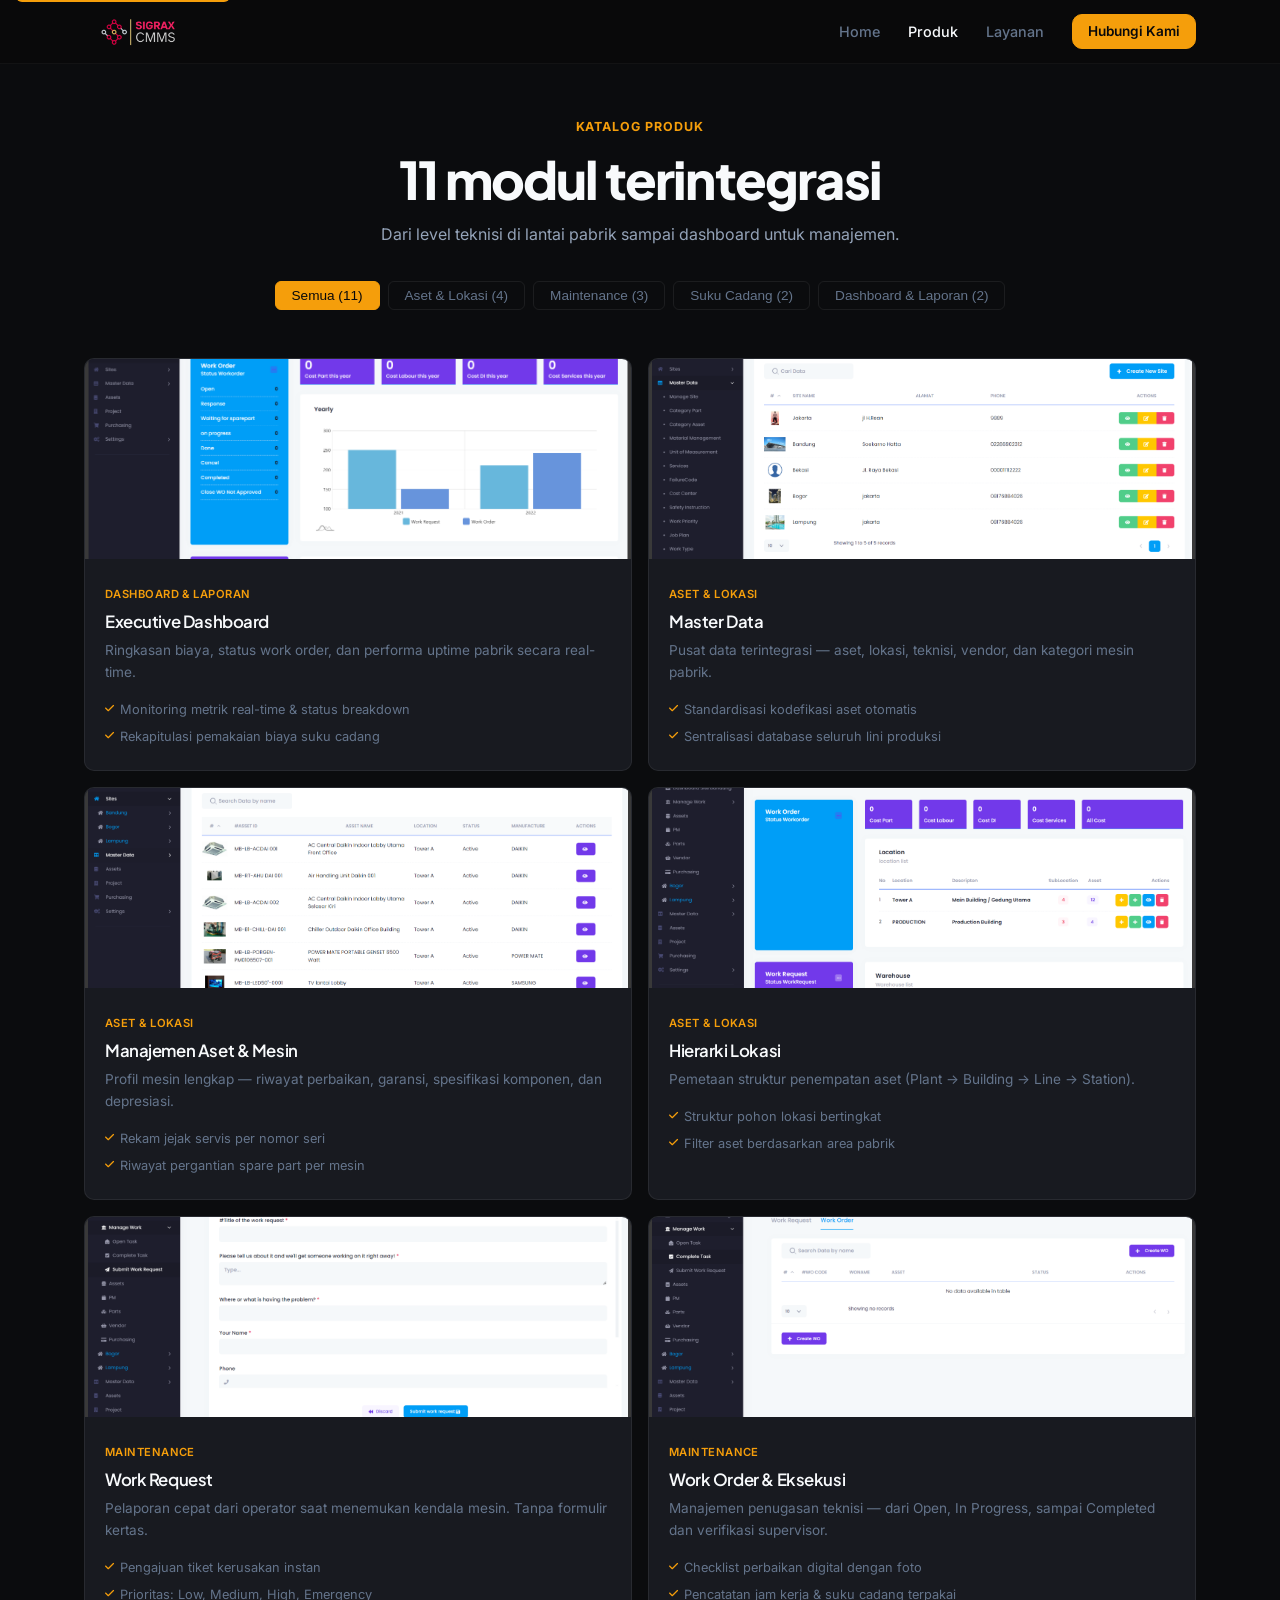
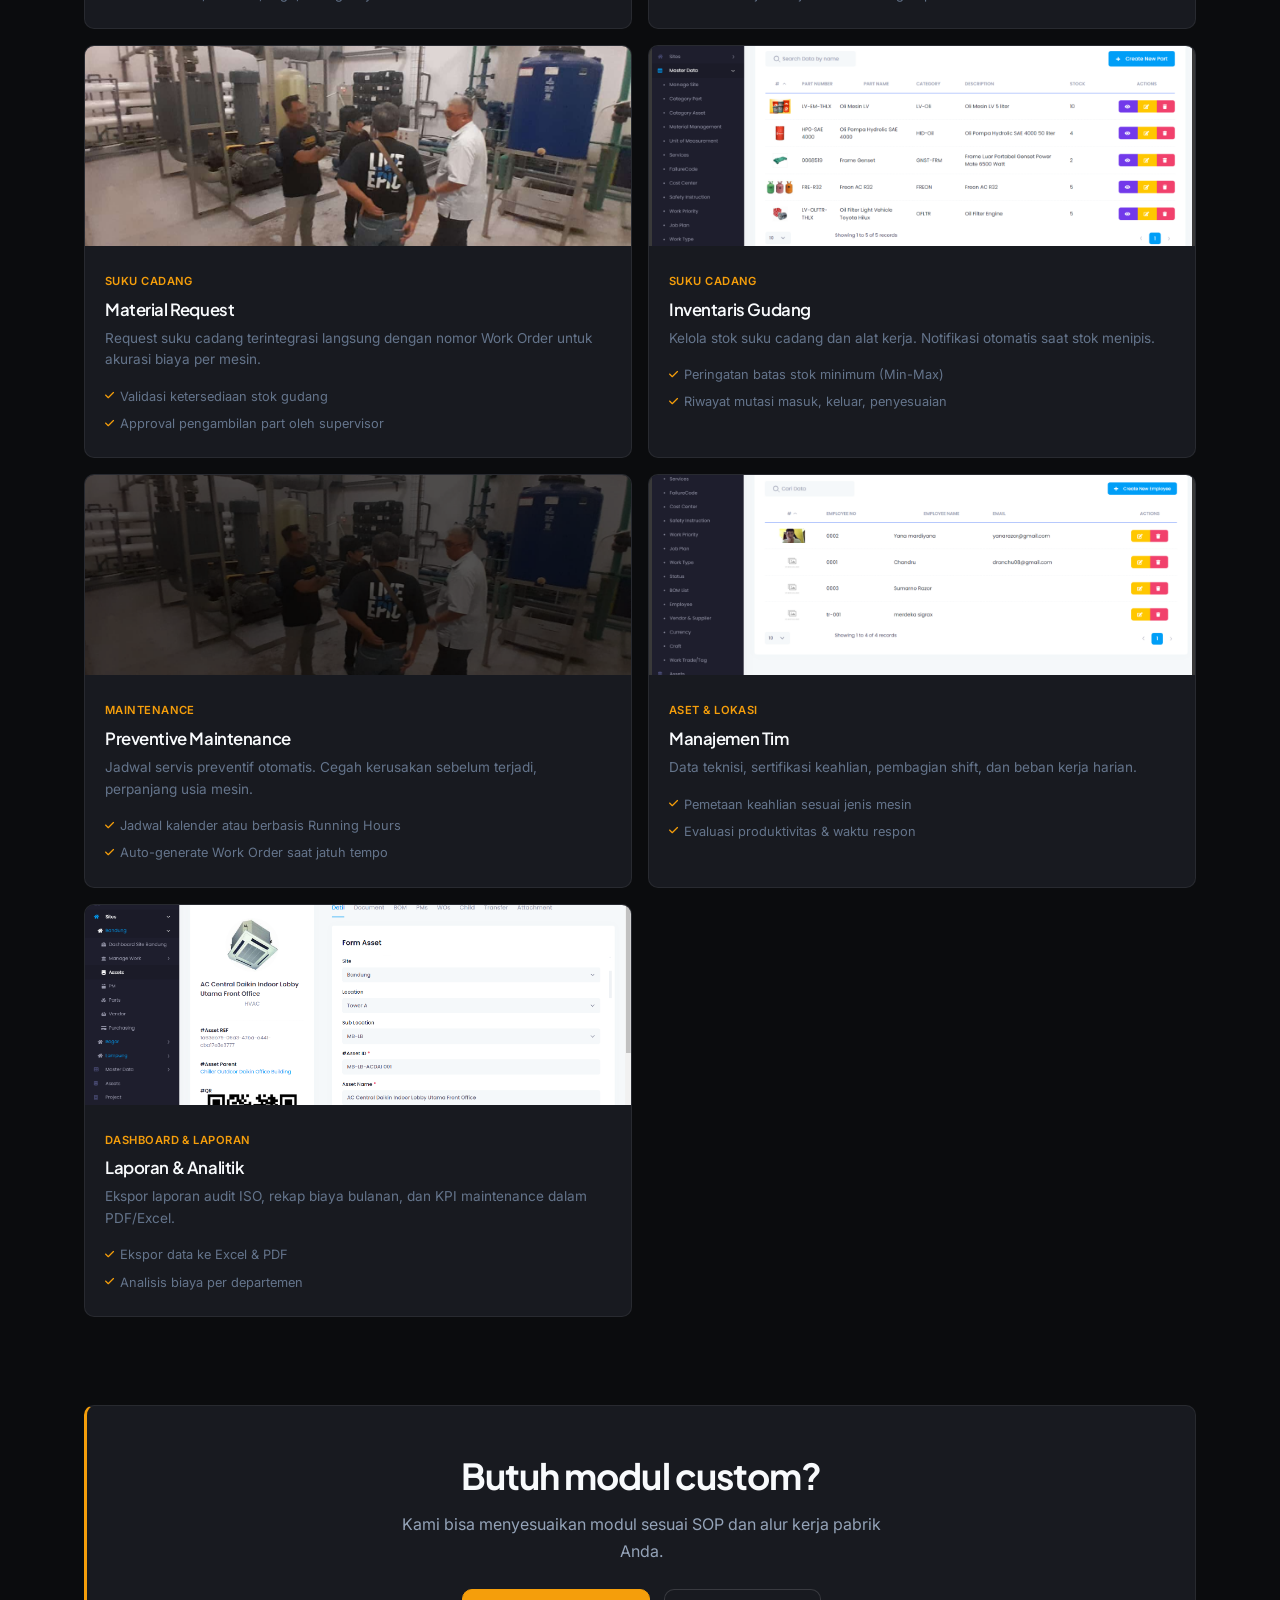
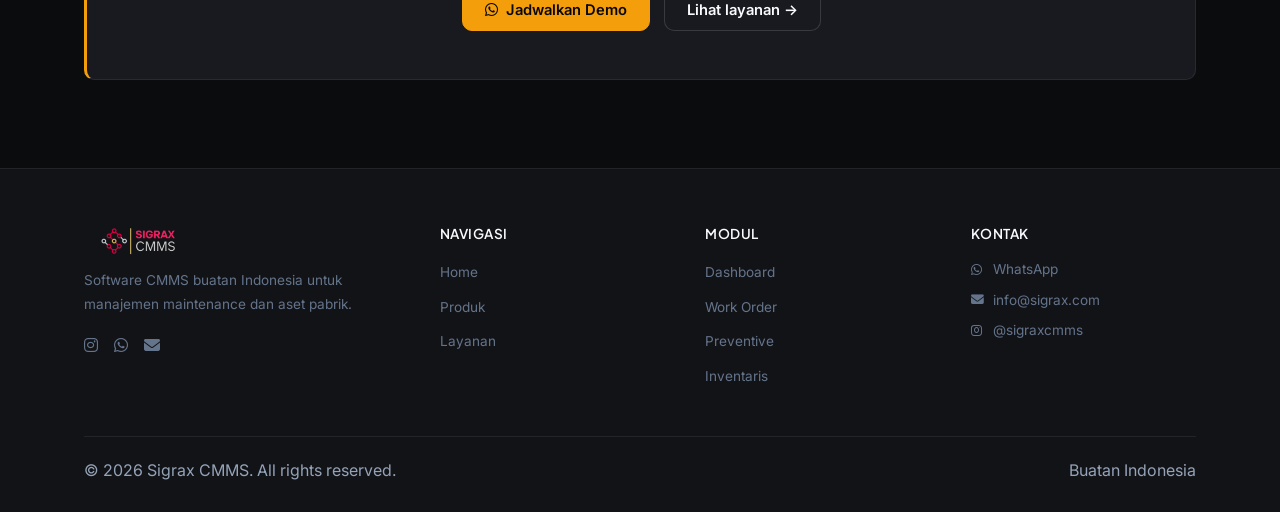
==== commit 3f97a4d3: "feat(design): apply redesign-existing-projects audit standards - Upgraded typography with balanced h" ====
--- a/features.html
+++ b/features.html
@@ -38,14 +38,15 @@
   <link rel="stylesheet" href="css/style.css" />
 </head>
 <body>
+  <a href="#main-content" class="skip-link">Lewati ke konten utama</a>
 
   <header>
-    <nav class="site-navbar">
+    <nav class="site-navbar" aria-label="Navigasi Utama">
       <div class="container navbar-inner">
-        <a href="index.html" class="navbar-brand">
-          <img src="assets/brand/logo.png" alt="Sigrax CMMS" class="brand-logo" />
+        <a href="index.html" class="navbar-brand" aria-label="Sigrax CMMS Beranda">
+          <img src="assets/brand/logo.png" alt="Sigrax CMMS Logo" class="brand-logo" />
         </a>
-        <button class="mobile-toggle" aria-label="Menu" aria-expanded="false">
+        <button class="mobile-toggle" aria-label="Buka Menu" aria-expanded="false">
           <i class="fas fa-bars"></i>
         </button>
         <ul class="nav-links">
@@ -65,7 +66,7 @@
     </nav>
   </header>
 
-  <main>
+  <main id="main-content">
     <!-- Page Header -->
     <section class="section" style="padding-top: calc(var(--nav-height) + 48px); padding-bottom: 32px;">
       <div class="container" style="text-align: center;">
--- a/css/style.css
+++ b/css/style.css
@@ -1,79 +1,121 @@
 /* ==========================================================================
-   SIGRAX CMMS — Clean B2B Design System
+   SIGRAX CMMS — Premium Engineered B2B Design System
+   Audited & Upgraded via redesign-existing-projects
    ========================================================================== */
 
-@import url('https://fonts.googleapis.com/css2?family=Inter:wght@400;500;600;700&family=Plus+Jakarta+Sans:wght@500;600;700;800&display=swap');
+@import url('https://fonts.googleapis.com/css2?family=Inter:wght@400;500;600;700&family=Plus+Jakarta+Sans:ital,wght@0,500;0,600;0,700;0,800;1,500&display=swap');
 
 :root {
-  --bg-primary: #09090b;
-  --bg-secondary: #111113;
-  --bg-surface: #18181b;
-  --bg-surface-hover: #1f1f23;
-  --bg-elevated: #27272a;
-
+  /* Surface Palette: Neutral Engineered Dark */
+  --bg-primary: #0b0c0e;
+  --bg-secondary: #121317;
+  --bg-surface: #181a20;
+  --bg-surface-hover: #1f2129;
+  --bg-elevated: #262933;
+
+  /* Single Restrained Accent */
   --accent: #f59e0b;
   --accent-hover: #d97706;
   --accent-subtle: rgba(245, 158, 11, 0.08);
-  --accent-border: rgba(245, 158, 11, 0.25);
-
-  --text-primary: #fafafa;
-  --text-secondary: #a1a1aa;
-  --text-muted: #71717a;
+  --accent-border: rgba(245, 158, 11, 0.22);
+  --accent-glow: rgba(245, 158, 11, 0.12);
+
+  /* Precise Typography Scale */
+  --text-primary: #f8fafc;
+  --text-secondary: #94a3b8;
+  --text-muted: #64748b;
   --text-dark: #09090b;
 
-  --border: rgba(255, 255, 255, 0.06);
-  --border-hover: rgba(255, 255, 255, 0.12);
-
-  --shadow-sm: 0 1px 2px rgba(0, 0, 0, 0.3);
-  --shadow-md: 0 4px 12px rgba(0, 0, 0, 0.4);
-  --shadow-lg: 0 8px 30px rgba(0, 0, 0, 0.5);
-
-  --container-max: 1120px;
+  /* Borders & Shadows */
+  --border: rgba(255, 255, 255, 0.07);
+  --border-hover: rgba(255, 255, 255, 0.14);
+  --border-focus: var(--accent);
+
+  --shadow-sm: 0 1px 3px rgba(0, 0, 0, 0.35);
+  --shadow-md: 0 4px 16px -2px rgba(0, 0, 0, 0.45);
+  --shadow-lg: 0 12px 32px -4px rgba(0, 0, 0, 0.6);
+
+  /* Layout & Radii */
+  --container-max: 1160px;
   --nav-height: 64px;
   --radius-sm: 6px;
   --radius-md: 10px;
   --radius-lg: 14px;
-  --radius-xl: 18px;
-
-  --transition: 0.15s ease;
-}
-
-/* --- Reset --- */
+  --radius-xl: 20px;
+  --radius-full: 9999px;
+
+  --transition-fast: 0.15s ease;
+  --transition-smooth: 0.25s cubic-bezier(0.16, 1, 0.3, 1);
+}
+
+/* --- Reset & Global Accessibility --- */
 *, *::before, *::after { box-sizing: border-box; margin: 0; padding: 0; }
-html { scroll-behavior: smooth; font-size: 16px; }
+html { scroll-behavior: smooth; font-size: 16px; color-scheme: dark; }
 
 body {
-  font-family: 'Inter', -apple-system, BlinkMacSystemFont, sans-serif;
+  font-family: 'Inter', -apple-system, BlinkMacSystemFont, 'Segoe UI', Roboto, sans-serif;
   background: var(--bg-primary);
   color: var(--text-secondary);
-  line-height: 1.6;
+  line-height: 1.65;
   overflow-x: hidden;
   -webkit-font-smoothing: antialiased;
-}
-
-/* --- Typography --- */
+  -moz-osx-font-smoothing: grayscale;
+}
+
+/* Accessible Skip Link */
+.skip-link {
+  position: absolute;
+  top: -40px;
+  left: 16px;
+  background: var(--accent);
+  color: var(--text-dark);
+  padding: 8px 16px;
+  border-radius: var(--radius-sm);
+  font-weight: 600;
+  z-index: 9999;
+  transition: top var(--transition-fast);
+}
+.skip-link:focus {
+  top: 16px;
+}
+
+/* Universal Keyboard Focus Ring */
+:focus-visible {
+  outline: 2px solid var(--accent);
+  outline-offset: 3px;
+}
+
+/* --- Typography Hierarchy --- */
 h1, h2, h3, h4, h5, h6 {
-  font-family: 'Plus Jakarta Sans', 'Inter', sans-serif;
+  font-family: 'Plus Jakarta Sans', sans-serif;
   color: var(--text-primary);
   font-weight: 700;
-  line-height: 1.3;
-  letter-spacing: -0.02em;
-}
-
-h1 { font-size: clamp(2rem, 4vw, 3rem); }
-h2 { font-size: clamp(1.5rem, 3vw, 2.25rem); }
-h3 { font-size: 1.25rem; }
-h4 { font-size: 1.1rem; }
-p { color: var(--text-secondary); font-size: 1rem; line-height: 1.7; }
-
-a { color: var(--accent); text-decoration: none; transition: color var(--transition); }
+  line-height: 1.25;
+  letter-spacing: -0.025em;
+  text-wrap: balance;
+}
+
+h1 { font-size: clamp(2.1rem, 4.2vw, 3.25rem); font-weight: 800; letter-spacing: -0.035em; line-height: 1.15; }
+h2 { font-size: clamp(1.6rem, 2.8vw, 2.35rem); letter-spacing: -0.025em; }
+h3 { font-size: 1.2rem; font-weight: 600; }
+h4 { font-size: 1.05rem; font-weight: 600; }
+
+p {
+  color: var(--text-secondary);
+  font-size: 1rem;
+  line-height: 1.7;
+  max-width: 65ch;
+}
+
+a { color: var(--accent); text-decoration: none; transition: color var(--transition-fast); }
 a:hover { color: var(--accent-hover); }
 img { max-width: 100%; height: auto; display: block; }
 
 .text-accent { color: var(--accent); }
 .text-muted { color: var(--text-muted); }
-
-/* --- Layout --- */
+.tabular-nums { font-variant-numeric: tabular-nums; }
+
+/* --- Layout System --- */
 .container {
   width: 100%;
   max-width: var(--container-max);
@@ -82,53 +124,67 @@
 }
 
 .section {
-  padding: 80px 0;
+  padding: 88px 0;
 }
 
 .section-header {
-  max-width: 600px;
-  margin: 0 auto 48px;
+  max-width: 620px;
+  margin: 0 auto 52px;
   text-align: center;
 }
 
 .section-header p {
-  margin-top: 12px;
+  margin: 12px auto 0;
+  font-size: 1.05rem;
 }
 
 .section-label {
-  display: inline-block;
-  font-size: 0.8rem;
-  font-weight: 600;
+  display: inline-flex;
+  align-items: center;
+  gap: 6px;
+  font-size: 0.78rem;
+  font-weight: 700;
+  text-transform: uppercase;
+  letter-spacing: 0.08em;
   color: var(--accent);
   margin-bottom: 12px;
-  letter-spacing: 0.03em;
-}
-
-/* --- Buttons --- */
+}
+
+/* --- Refined Buttons --- */
 .btn {
   display: inline-flex;
   align-items: center;
+  justify-content: center;
   gap: 8px;
   font-family: 'Inter', sans-serif;
   font-weight: 600;
-  font-size: 0.9rem;
-  padding: 10px 20px;
+  font-size: 0.92rem;
+  padding: 10px 22px;
   border-radius: var(--radius-md);
-  border: none;
+  border: 1px solid transparent;
   cursor: pointer;
-  transition: all var(--transition);
+  transition: all var(--transition-smooth);
   text-decoration: none;
   line-height: 1.4;
+  user-select: none;
+}
+
+.btn:active {
+  transform: translateY(1px) scale(0.985);
 }
 
 .btn-primary {
   background: var(--accent);
   color: var(--text-dark);
+  border-color: var(--accent);
 }
 
 .btn-primary:hover {
   background: var(--accent-hover);
+  border-color: var(--accent-hover);
   color: var(--text-dark);
+  transform: translateY(-1px);
+  box-shadow: 0 4px 12px rgba(245, 158, 11, 0.25);
 }
 
 .btn-secondary {
@@ -139,19 +195,20 @@
 
 .btn-secondary:hover {
   background: var(--bg-surface-hover);
-  border-color: rgba(255, 255, 255, 0.18);
+  border-color: rgba(255, 255, 255, 0.22);
   color: var(--text-primary);
+  transform: translateY(-1px);
 }
 
 .btn-sm {
-  padding: 7px 14px;
+  padding: 7px 15px;
   font-size: 0.85rem;
 }
 
 .btn-group {
   display: flex;
   align-items: center;
-  gap: 12px;
+  gap: 14px;
   flex-wrap: wrap;
 }
 
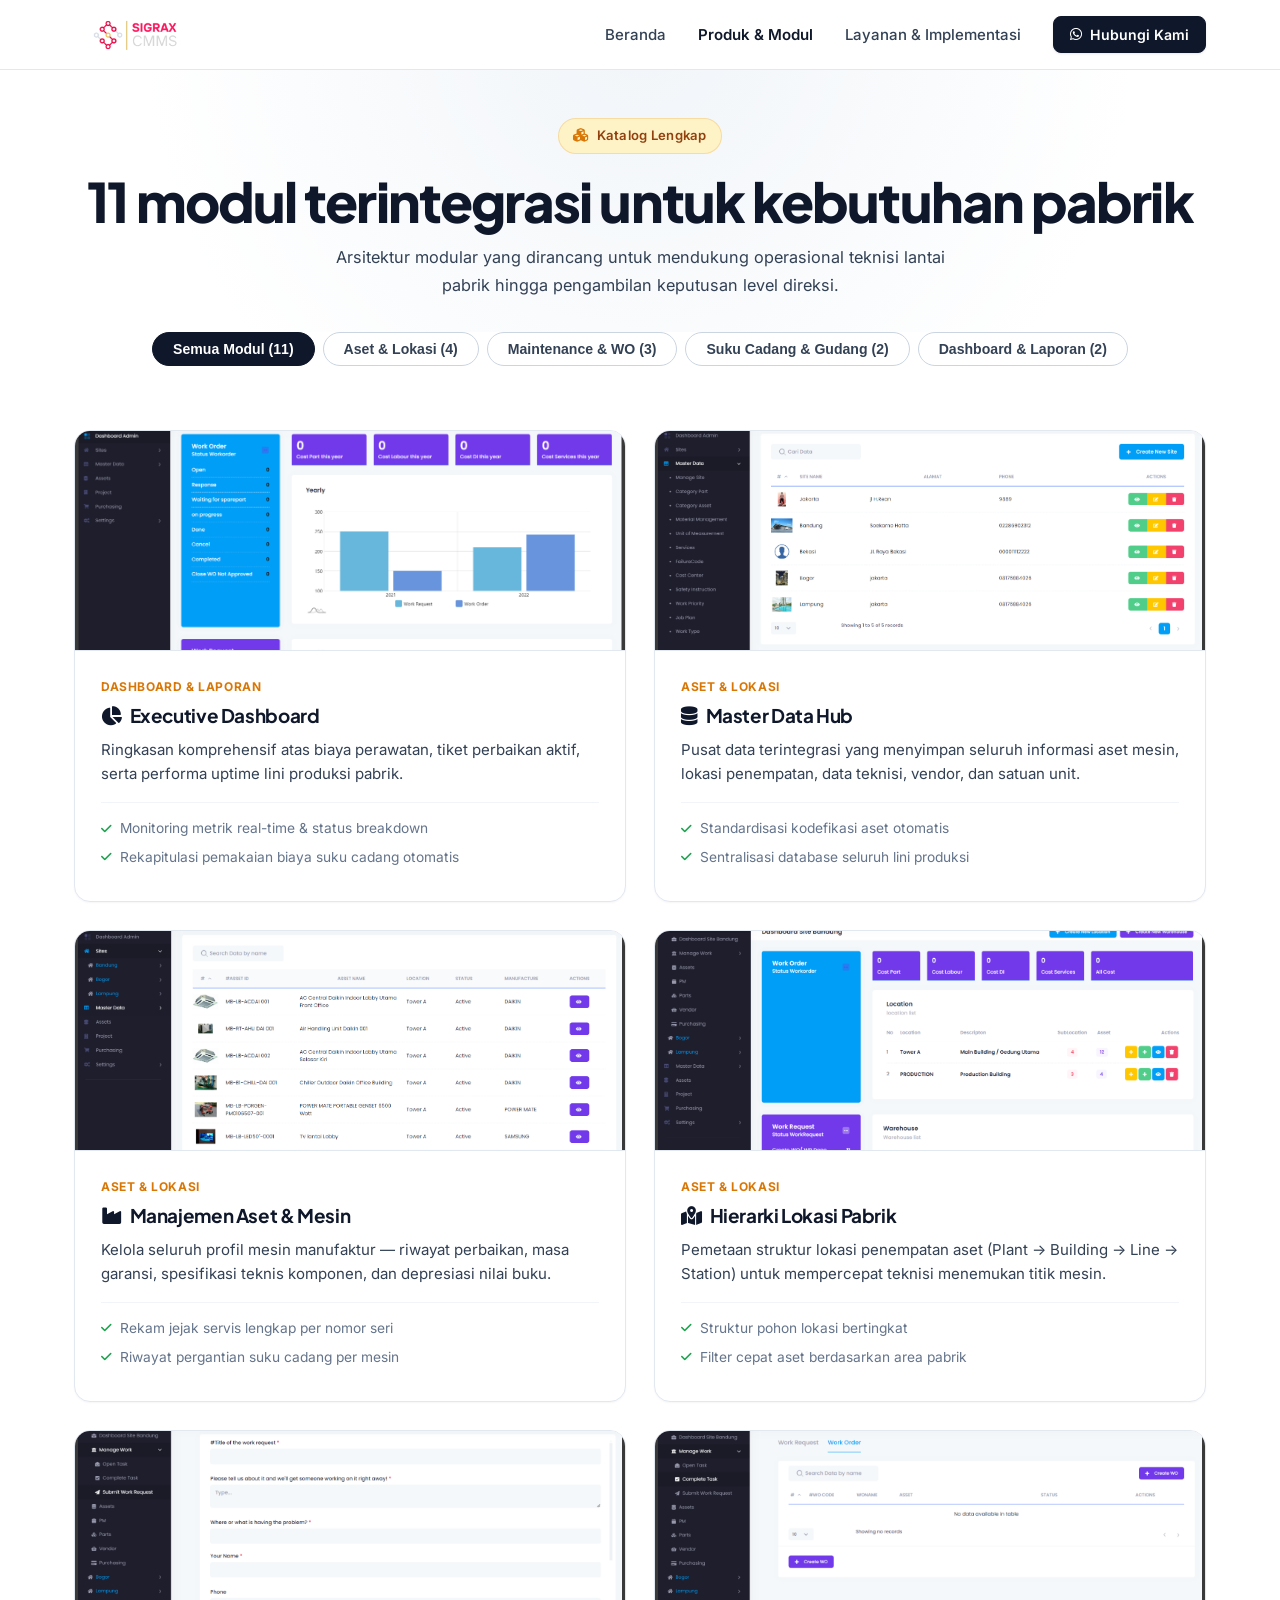
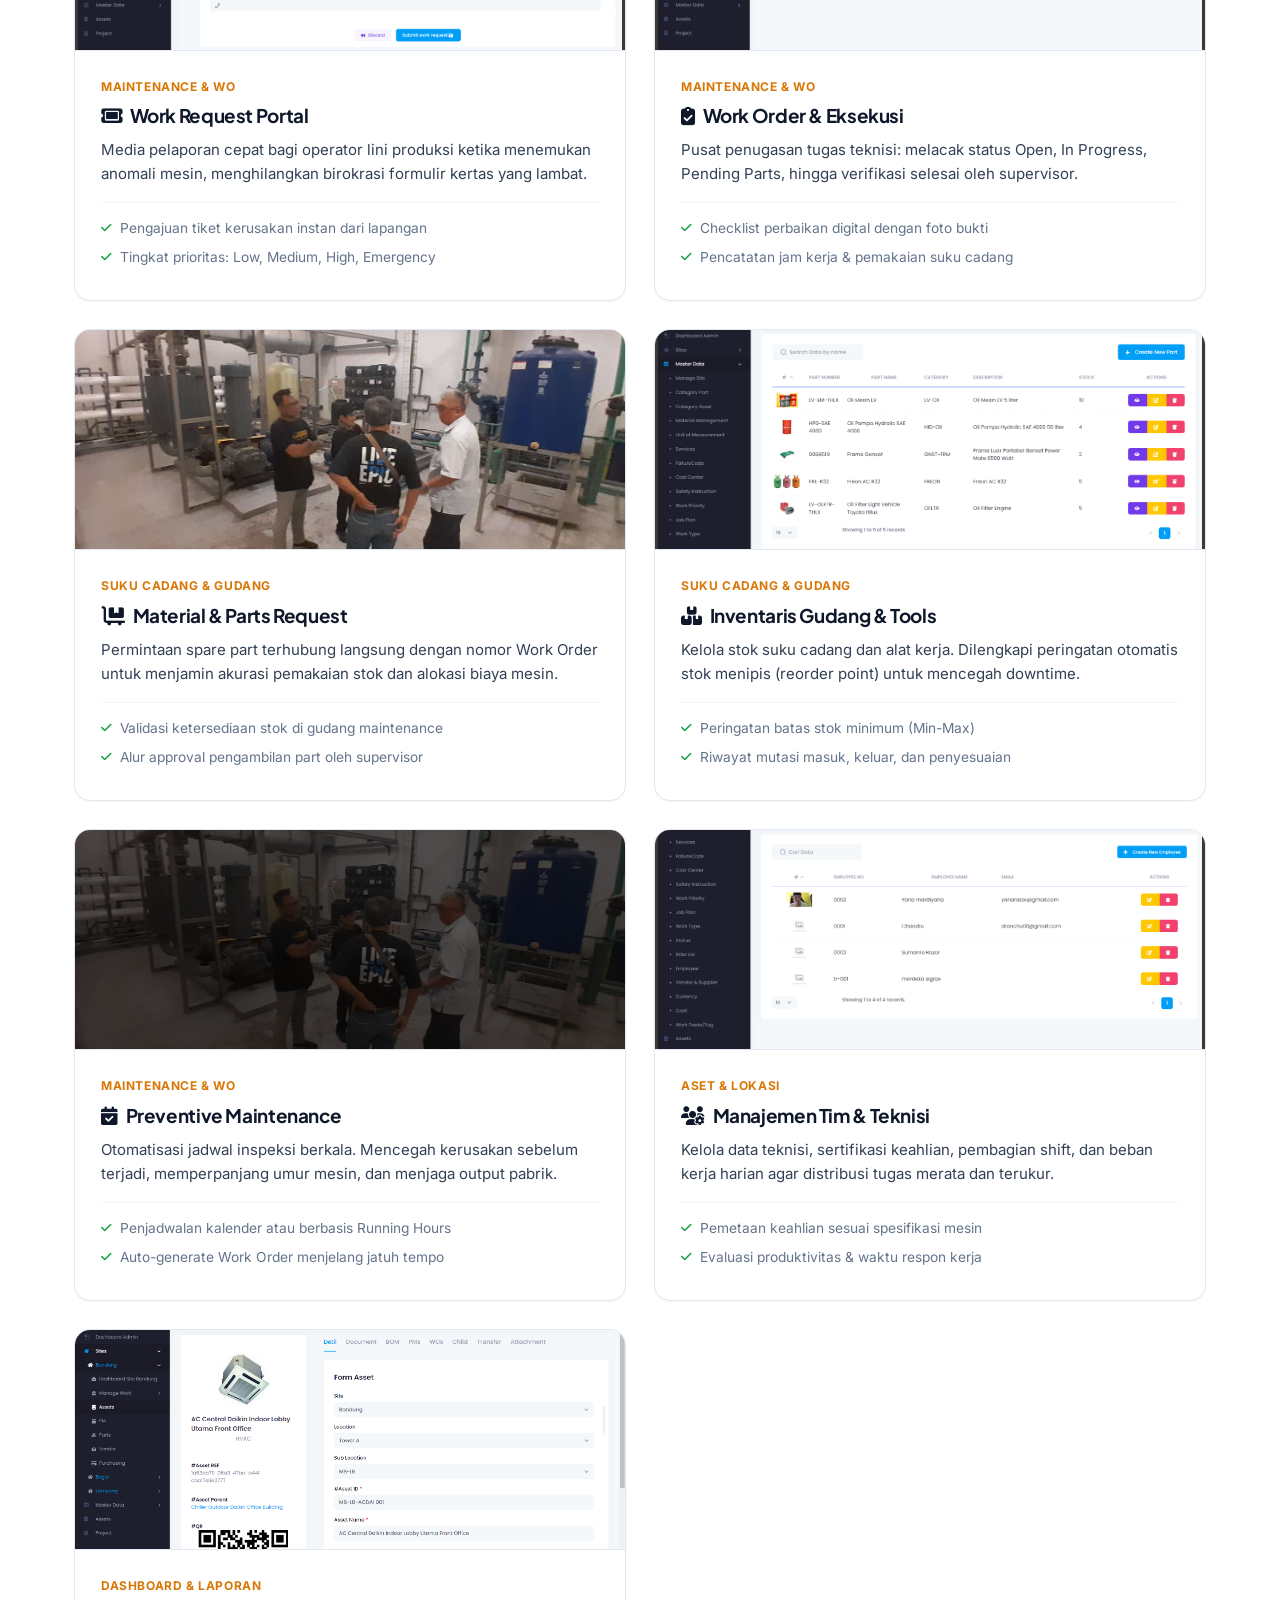
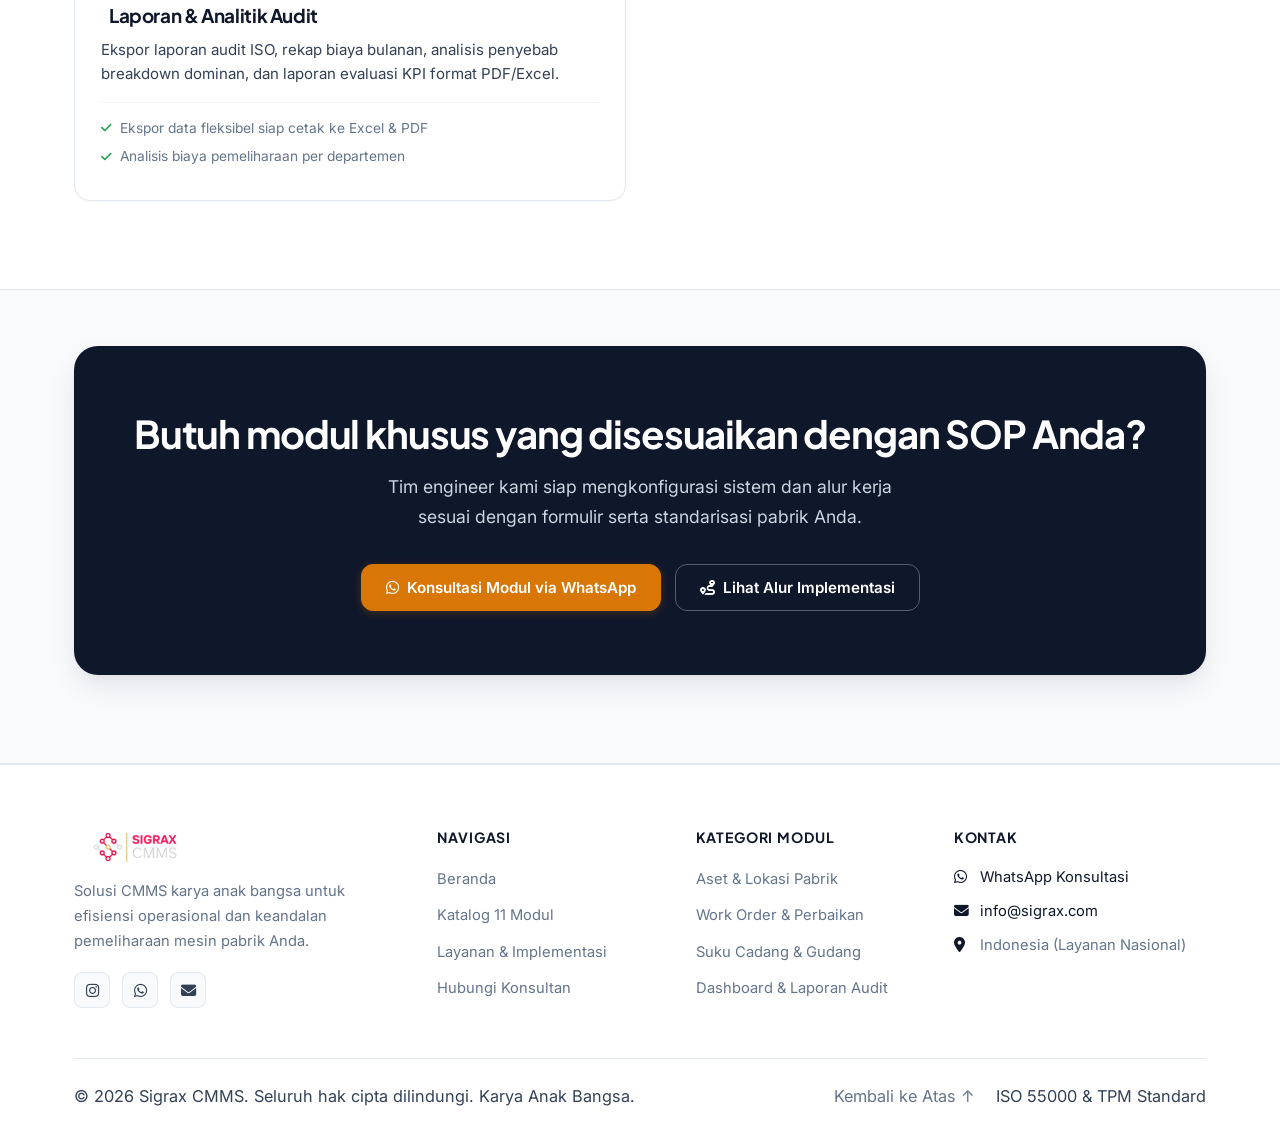
==== commit b75ed05d: "redesign: full clean & bright enterprise B2B redesign (high readability, slate theme)" ====
--- a/features.html
+++ b/features.html
@@ -3,62 +3,81 @@
 <head>
   <meta charset="UTF-8" />
   <meta name="viewport" content="width=device-width, initial-scale=1.0" />
-  <title>Produk &amp; 11 Modul — Sigrax CMMS</title>
-  <meta name="description" content="11 modul terpadu Sigrax CMMS untuk manajemen aset, work order, preventive maintenance, inventaris suku cadang, dan analitik pabrik." />
+  <title>Katalog 11 Modul Lengkap — Sigrax CMMS</title>
+  <meta name="description" content="Eksplorasi 11 modul terpadu Sigrax CMMS untuk manajemen aset, work order, pemeliharaan preventif, inventaris suku cadang, dan analitik pabrik." />
   <meta name="keywords" content="modul CMMS, modul maintenance pabrik, work order software, inventory suku cadang, preventive maintenance schedule" />
   <meta name="author" content="Sigrax CMMS" />
   <meta name="robots" content="index, follow" />
   <link rel="canonical" href="https://sigrax.com/features.html" />
 
+  <!-- Open Graph -->
   <meta property="og:type" content="website" />
   <meta property="og:url" content="https://sigrax.com/features.html" />
-  <meta property="og:title" content="11 Modul Sigrax CMMS" />
-  <meta property="og:description" content="Manajemen maintenance pabrik dari level teknisi sampai dashboard manajemen." />
+  <meta property="og:title" content="Katalog 11 Modul Lengkap — Sigrax CMMS" />
+  <meta property="og:description" content="Manajemen maintenance pabrik dari level teknisi sampai dashboard analitik manajemen." />
   <meta property="og:image" content="assets/screenshots/dashboard.png" />
   <meta property="og:locale" content="id_ID" />
   <meta property="og:site_name" content="Sigrax CMMS" />
 
+  <!-- Twitter Card -->
   <meta name="twitter:card" content="summary_large_image" />
-  <meta name="twitter:title" content="11 Modul Sigrax CMMS" />
-  <meta name="twitter:description" content="Manajemen maintenance pabrik dari level teknisi sampai dashboard manajemen." />
+  <meta name="twitter:title" content="Katalog 11 Modul Lengkap — Sigrax CMMS" />
+  <meta name="twitter:description" content="Manajemen pemeliharaan pabrik menyeluruh dengan 11 modul terpadu." />
   <meta name="twitter:image" content="assets/screenshots/dashboard.png" />
 
+  <!-- Schema.org JSON-LD -->
   <script type="application/ld+json">
   {
     "@context": "https://schema.org",
     "@type": "ItemPage",
-    "name": "11 Modul Sigrax CMMS",
+    "name": "Katalog 11 Modul Lengkap Sigrax CMMS",
     "description": "Katalog fitur dan modul software maintenance industri manufaktur di Indonesia.",
     "url": "https://sigrax.com/features.html"
   }
   </script>
 
+  <!-- Favicon & Icons -->
   <link rel="icon" type="image/png" href="assets/brand/logo.png" />
   <link rel="stylesheet" href="https://cdnjs.cloudflare.com/ajax/libs/font-awesome/6.5.1/css/all.min.css" />
+  
+  <!-- Clean Light Design System -->
   <link rel="stylesheet" href="css/style.css" />
 </head>
 <body>
+
+  <!-- Accessible Skip Link -->
   <a href="#main-content" class="skip-link">Lewati ke konten utama</a>
 
+  <!-- Header -->
   <header>
     <nav class="site-navbar" aria-label="Navigasi Utama">
       <div class="container navbar-inner">
         <a href="index.html" class="navbar-brand" aria-label="Sigrax CMMS Beranda">
           <img src="assets/brand/logo.png" alt="Sigrax CMMS Logo" class="brand-logo" />
         </a>
+
         <button class="mobile-toggle" aria-label="Buka Menu" aria-expanded="false">
           <i class="fas fa-bars"></i>
         </button>
+
         <ul class="nav-links">
-          <li><a href="index.html" class="nav-link">Home</a></li>
-          <li><a href="features.html" class="nav-link active">Produk</a></li>
-          <li><a href="services.html" class="nav-link">Layanan</a></li>
+          <li><a href="index.html" class="nav-link">Beranda</a></li>
+          <li><a href="features.html" class="nav-link active">Produk &amp; Modul</a></li>
+          <li><a href="services.html" class="nav-link">Layanan &amp; Implementasi</a></li>
           <li class="nav-dropdown">
-            <a href="https://wa.link/18xqmd" target="_blank" rel="noopener noreferrer" class="btn btn-primary btn-sm">Hubungi Kami</a>
+            <a href="https://wa.link/18xqmd" target="_blank" rel="noopener noreferrer" class="btn btn-primary btn-sm">
+              <i class="fab fa-whatsapp"></i> Hubungi Kami
+            </a>
             <div class="dropdown-panel">
-              <a href="https://wa.link/18xqmd" target="_blank" rel="noopener noreferrer" class="dropdown-item"><i class="fab fa-whatsapp"></i> WhatsApp</a>
-              <a href="mailto:info@sigrax.com" class="dropdown-item"><i class="fas fa-envelope"></i> Email</a>
-              <a href="https://www.instagram.com/sigraxcmms" target="_blank" rel="noopener noreferrer" class="dropdown-item"><i class="fab fa-instagram"></i> Instagram</a>
+              <a href="https://wa.link/18xqmd" target="_blank" rel="noopener noreferrer" class="dropdown-item">
+                <i class="fab fa-whatsapp"></i> WhatsApp Konsultasi
+              </a>
+              <a href="mailto:info@sigrax.com" class="dropdown-item">
+                <i class="fas fa-envelope"></i> Email Resmi
+              </a>
+              <a href="https://www.instagram.com/sigraxcmms" target="_blank" rel="noopener noreferrer" class="dropdown-item">
+                <i class="fab fa-instagram"></i> Instagram Kami
+              </a>
             </div>
           </li>
         </ul>
@@ -68,204 +87,217 @@
 
   <main id="main-content">
     <!-- Page Header -->
-    <section class="section" style="padding-top: calc(var(--nav-height) + 48px); padding-bottom: 32px;">
+    <section class="section" style="padding-top: calc(var(--nav-height) + 48px); padding-bottom: 32px; background: radial-gradient(circle at 50% 10%, #f1f5f9 0%, #ffffff 70%);">
       <div class="container" style="text-align: center;">
-        <span class="section-label">Katalog Produk</span>
-        <h1>11 modul terintegrasi</h1>
-        <p style="max-width: 560px; margin: 12px auto 0;">Dari level teknisi di lantai pabrik sampai dashboard untuk manajemen.</p>
+        <div class="pill-badge"><i class="fas fa-cubes"></i> Katalog Lengkap</div>
+        <h1>11 modul terintegrasi untuk kebutuhan pabrik</h1>
+        <p style="max-width: 620px; margin: 12px auto 0;">
+          Arsitektur modular yang dirancang untuk mendukung operasional teknisi lantai pabrik hingga pengambilan keputusan level direksi.
+        </p>
       </div>
     </section>
 
-    <!-- Filter -->
-    <section style="padding-bottom: 16px;">
+    <!-- Filter Buttons Bar -->
+    <section style="padding-bottom: 24px;">
       <div class="container">
-        <div class="filter-bar">
-          <button class="filter-pill active" data-category="all">Semua (11)</button>
-          <button class="filter-pill" data-category="asset">Aset &amp; Lokasi (4)</button>
-          <button class="filter-pill" data-category="maintenance">Maintenance (3)</button>
-          <button class="filter-pill" data-category="inventory">Suku Cadang (2)</button>
-          <button class="filter-pill" data-category="analytics">Dashboard &amp; Laporan (2)</button>
+        <div class="filter-bar-clean">
+          <button class="filter-btn active" data-category="all">Semua Modul (11)</button>
+          <button class="filter-btn" data-category="asset">Aset &amp; Lokasi (4)</button>
+          <button class="filter-btn" data-category="maintenance">Maintenance &amp; WO (3)</button>
+          <button class="filter-btn" data-category="inventory">Suku Cadang &amp; Gudang (2)</button>
+          <button class="filter-btn" data-category="analytics">Dashboard &amp; Laporan (2)</button>
         </div>
       </div>
     </section>
 
-    <!-- Modules Grid -->
+    <!-- 11 Modules Grid -->
     <section class="section" style="padding-top: 0;">
       <div class="container">
-        <div class="modules-grid">
-
-          <!-- 1. Dashboard -->
-          <div class="module-card" data-category="analytics">
-            <div class="module-card-image" data-lightbox="true" data-src="assets/screenshots/dashboard.png" data-title="Executive Dashboard" data-desc="Visualisasi real-time performa maintenance, rekap work order, dan tren biaya.">
-              <img src="assets/screenshots/dashboard.png" alt="Executive Dashboard" />
-            </div>
-            <div class="module-card-body">
-              <span class="module-tag">Dashboard &amp; Laporan</span>
-              <h3>Executive Dashboard</h3>
-              <p>Ringkasan biaya, status work order, dan performa uptime pabrik secara real-time.</p>
-              <ul class="module-features">
+        <div class="modules-catalog-grid">
+
+          <!-- 1. Executive Dashboard -->
+          <div class="module-item-card" data-category="analytics">
+            <div class="module-item-preview" data-lightbox="true" data-src="assets/screenshots/dashboard.png" data-title="1. Executive Dashboard Module" data-desc="Visualisasi real-time performa pemeliharaan, rekap work order, dan tren biaya perawatan.">
+              <img src="assets/screenshots/dashboard.png" alt="Executive Dashboard Sigrax" />
+              <div class="image-zoom-hint"><i class="fas fa-search-plus"></i> Perbesar</div>
+            </div>
+            <div class="module-item-body">
+              <span class="module-category-tag">Dashboard &amp; Laporan</span>
+              <h3><i class="fas fa-chart-pie"></i> Executive Dashboard</h3>
+              <p>Ringkasan komprehensif atas biaya perawatan, tiket perbaikan aktif, serta performa uptime lini produksi pabrik.</p>
+              <ul class="module-points-list">
                 <li><i class="fas fa-check"></i> Monitoring metrik real-time &amp; status breakdown</li>
-                <li><i class="fas fa-check"></i> Rekapitulasi pemakaian biaya suku cadang</li>
+                <li><i class="fas fa-check"></i> Rekapitulasi pemakaian biaya suku cadang otomatis</li>
               </ul>
             </div>
           </div>
 
           <!-- 2. Master Data -->
-          <div class="module-card" data-category="asset">
-            <div class="module-card-image" data-lightbox="true" data-src="assets/screenshots/sites (tempat).png" data-title="Master Data" data-desc="Database terpusat semua aset, karyawan, lokasi, dan satuan.">
-              <img src="assets/screenshots/sites (tempat).png" alt="Master Data" />
-            </div>
-            <div class="module-card-body">
-              <span class="module-tag">Aset &amp; Lokasi</span>
-              <h3>Master Data</h3>
-              <p>Pusat data terintegrasi — aset, lokasi, teknisi, vendor, dan kategori mesin pabrik.</p>
-              <ul class="module-features">
+          <div class="module-item-card" data-category="asset">
+            <div class="module-item-preview" data-lightbox="true" data-src="assets/screenshots/sites (tempat).png" data-title="2. Master Data Hub Module" data-desc="Database terpusat semua data inventaris mesin, karyawan, lokasi, dan standar satuan.">
+              <img src="assets/screenshots/sites (tempat).png" alt="Master Data Sigrax" />
+              <div class="image-zoom-hint"><i class="fas fa-search-plus"></i> Perbesar</div>
+            </div>
+            <div class="module-item-body">
+              <span class="module-category-tag">Aset &amp; Lokasi</span>
+              <h3><i class="fas fa-database"></i> Master Data Hub</h3>
+              <p>Pusat data terintegrasi yang menyimpan seluruh informasi aset mesin, lokasi penempatan, data teknisi, vendor, dan satuan unit.</p>
+              <ul class="module-points-list">
                 <li><i class="fas fa-check"></i> Standardisasi kodefikasi aset otomatis</li>
                 <li><i class="fas fa-check"></i> Sentralisasi database seluruh lini produksi</li>
               </ul>
             </div>
           </div>
 
-          <!-- 3. Aset -->
-          <div class="module-card" data-category="asset">
-            <div class="module-card-image" data-lightbox="true" data-src="assets/screenshots/assets.png" data-title="Manajemen Aset" data-desc="Spesifikasi teknis per mesin, riwayat breakdown, dan manual digital.">
-              <img src="assets/screenshots/assets.png" alt="Asset Management" />
-            </div>
-            <div class="module-card-body">
-              <span class="module-tag">Aset &amp; Lokasi</span>
-              <h3>Manajemen Aset &amp; Mesin</h3>
-              <p>Profil mesin lengkap — riwayat perbaikan, garansi, spesifikasi komponen, dan depresiasi.</p>
-              <ul class="module-features">
-                <li><i class="fas fa-check"></i> Rekam jejak servis per nomor seri</li>
-                <li><i class="fas fa-check"></i> Riwayat pergantian spare part per mesin</li>
-              </ul>
-            </div>
-          </div>
-
-          <!-- 4. Lokasi -->
-          <div class="module-card" data-category="asset">
-            <div class="module-card-image" data-lightbox="true" data-src="assets/screenshots/sites 2.png" data-title="Hierarki Lokasi" data-desc="Hierarki gedung, plant, lantai, sampai lini produksi.">
-              <img src="assets/screenshots/sites 2.png" alt="Location Hierarchy" />
-            </div>
-            <div class="module-card-body">
-              <span class="module-tag">Aset &amp; Lokasi</span>
-              <h3>Hierarki Lokasi</h3>
-              <p>Pemetaan struktur penempatan aset (Plant → Building → Line → Station).</p>
-              <ul class="module-features">
+          <!-- 3. Asset Management -->
+          <div class="module-item-card" data-category="asset">
+            <div class="module-item-preview" data-lightbox="true" data-src="assets/screenshots/assets.png" data-title="3. Asset & Machine Module" data-desc="Spesifikasi teknis mendalam per mesin, riwayat breakdown, dan manual digital.">
+              <img src="assets/screenshots/assets.png" alt="Asset Management Sigrax" />
+              <div class="image-zoom-hint"><i class="fas fa-search-plus"></i> Perbesar</div>
+            </div>
+            <div class="module-item-body">
+              <span class="module-category-tag">Aset &amp; Lokasi</span>
+              <h3><i class="fas fa-industry"></i> Manajemen Aset &amp; Mesin</h3>
+              <p>Kelola seluruh profil mesin manufaktur — riwayat perbaikan, masa garansi, spesifikasi teknis komponen, dan depresiasi nilai buku.</p>
+              <ul class="module-points-list">
+                <li><i class="fas fa-check"></i> Rekam jejak servis lengkap per nomor seri</li>
+                <li><i class="fas fa-check"></i> Riwayat pergantian suku cadang per mesin</li>
+              </ul>
+            </div>
+          </div>
+
+          <!-- 4. Location Hierarchy -->
+          <div class="module-item-card" data-category="asset">
+            <div class="module-item-preview" data-lightbox="true" data-src="assets/screenshots/sites 2.png" data-title="4. Location & Plant Hierarchy" data-desc="Hierarki spasial gedung, plant, lantai, hingga lini produksi spesifik.">
+              <img src="assets/screenshots/sites 2.png" alt="Hierarki Lokasi Sigrax" />
+              <div class="image-zoom-hint"><i class="fas fa-search-plus"></i> Perbesar</div>
+            </div>
+            <div class="module-item-body">
+              <span class="module-category-tag">Aset &amp; Lokasi</span>
+              <h3><i class="fas fa-map-location-dot"></i> Hierarki Lokasi Pabrik</h3>
+              <p>Pemetaan struktur lokasi penempatan aset (Plant → Building → Line → Station) untuk mempercepat teknisi menemukan titik mesin.</p>
+              <ul class="module-points-list">
                 <li><i class="fas fa-check"></i> Struktur pohon lokasi bertingkat</li>
-                <li><i class="fas fa-check"></i> Filter aset berdasarkan area pabrik</li>
+                <li><i class="fas fa-check"></i> Filter cepat aset berdasarkan area pabrik</li>
               </ul>
             </div>
           </div>
 
           <!-- 5. Work Request -->
-          <div class="module-card" data-category="maintenance">
-            <div class="module-card-image" data-lightbox="true" data-src="assets/screenshots/work req.png" data-title="Work Request" data-desc="Formulir pengajuan tiket perbaikan dari operator ke maintenance.">
-              <img src="assets/screenshots/work req.png" alt="Work Request" />
-            </div>
-            <div class="module-card-body">
-              <span class="module-tag">Maintenance</span>
-              <h3>Work Request</h3>
-              <p>Pelaporan cepat dari operator saat menemukan kendala mesin. Tanpa formulir kertas.</p>
-              <ul class="module-features">
-                <li><i class="fas fa-check"></i> Pengajuan tiket kerusakan instan</li>
-                <li><i class="fas fa-check"></i> Prioritas: Low, Medium, High, Emergency</li>
+          <div class="module-item-card" data-category="maintenance">
+            <div class="module-item-preview" data-lightbox="true" data-src="assets/screenshots/work req.png" data-title="5. Work Request Portal" data-desc="Formulir pengajuan tiket perbaikan cepat dari operator lapangan ke tim maintenance.">
+              <img src="assets/screenshots/work req.png" alt="Work Request Sigrax" />
+              <div class="image-zoom-hint"><i class="fas fa-search-plus"></i> Perbesar</div>
+            </div>
+            <div class="module-item-body">
+              <span class="module-category-tag">Maintenance &amp; WO</span>
+              <h3><i class="fas fa-ticket"></i> Work Request Portal</h3>
+              <p>Media pelaporan cepat bagi operator lini produksi ketika menemukan anomali mesin, menghilangkan birokrasi formulir kertas yang lambat.</p>
+              <ul class="module-points-list">
+                <li><i class="fas fa-check"></i> Pengajuan tiket kerusakan instan dari lapangan</li>
+                <li><i class="fas fa-check"></i> Tingkat prioritas: Low, Medium, High, Emergency</li>
               </ul>
             </div>
           </div>
 
           <!-- 6. Work Order -->
-          <div class="module-card" data-category="maintenance">
-            <div class="module-card-image" data-lightbox="true" data-src="assets/screenshots/completed task.png" data-title="Work Order" data-desc="Penugasan teknisi, instruksi perbaikan, dan pencatatan jam kerja.">
-              <img src="assets/screenshots/completed task.png" alt="Work Order" />
-            </div>
-            <div class="module-card-body">
-              <span class="module-tag">Maintenance</span>
-              <h3>Work Order &amp; Eksekusi</h3>
-              <p>Manajemen penugasan teknisi — dari Open, In Progress, sampai Completed dan verifikasi supervisor.</p>
-              <ul class="module-features">
-                <li><i class="fas fa-check"></i> Checklist perbaikan digital dengan foto</li>
-                <li><i class="fas fa-check"></i> Pencatatan jam kerja &amp; suku cadang terpakai</li>
+          <div class="module-item-card" data-category="maintenance">
+            <div class="module-item-preview" data-lightbox="true" data-src="assets/screenshots/completed task.png" data-title="6. Work Order Module" data-desc="Penugasan teknisi, instruksi perbaikan step-by-step, dan pencatatan jam kerja.">
+              <img src="assets/screenshots/completed task.png" alt="Work Order Sigrax" />
+              <div class="image-zoom-hint"><i class="fas fa-search-plus"></i> Perbesar</div>
+            </div>
+            <div class="module-item-body">
+              <span class="module-category-tag">Maintenance &amp; WO</span>
+              <h3><i class="fas fa-clipboard-check"></i> Work Order &amp; Eksekusi</h3>
+              <p>Pusat penugasan tugas teknisi: melacak status Open, In Progress, Pending Parts, hingga verifikasi selesai oleh supervisor.</p>
+              <ul class="module-points-list">
+                <li><i class="fas fa-check"></i> Checklist perbaikan digital dengan foto bukti</li>
+                <li><i class="fas fa-check"></i> Pencatatan jam kerja &amp; pemakaian suku cadang</li>
               </ul>
             </div>
           </div>
 
           <!-- 7. Material Request -->
-          <div class="module-card" data-category="inventory">
-            <div class="module-card-image" data-lightbox="true" data-src="assets/screenshots/image.41.jpg" data-title="Material Request" data-desc="Permintaan suku cadang terhubung ke Work Order aktif.">
-              <img src="assets/screenshots/image.41.jpg" alt="Material Request" />
-            </div>
-            <div class="module-card-body">
-              <span class="module-tag">Suku Cadang</span>
-              <h3>Material Request</h3>
-              <p>Request suku cadang terintegrasi langsung dengan nomor Work Order untuk akurasi biaya per mesin.</p>
-              <ul class="module-features">
-                <li><i class="fas fa-check"></i> Validasi ketersediaan stok gudang</li>
-                <li><i class="fas fa-check"></i> Approval pengambilan part oleh supervisor</li>
+          <div class="module-item-card" data-category="inventory">
+            <div class="module-item-preview" data-lightbox="true" data-src="assets/screenshots/image.41.jpg" data-title="7. Material Request Module" data-desc="Permintaan suku cadang langsung terhubung ke nomor Work Order aktif.">
+              <img src="assets/screenshots/image.41.jpg" alt="Material Request Sigrax" />
+              <div class="image-zoom-hint"><i class="fas fa-search-plus"></i> Perbesar</div>
+            </div>
+            <div class="module-item-body">
+              <span class="module-category-tag">Suku Cadang &amp; Gudang</span>
+              <h3><i class="fas fa-cart-flatbed"></i> Material &amp; Parts Request</h3>
+              <p>Permintaan spare part terhubung langsung dengan nomor Work Order untuk menjamin akurasi pemakaian stok dan alokasi biaya mesin.</p>
+              <ul class="module-points-list">
+                <li><i class="fas fa-check"></i> Validasi ketersediaan stok di gudang maintenance</li>
+                <li><i class="fas fa-check"></i> Alur approval pengambilan part oleh supervisor</li>
               </ul>
             </div>
           </div>
 
           <!-- 8. Inventory -->
-          <div class="module-card" data-category="inventory">
-            <div class="module-card-image" data-lightbox="true" data-src="assets/screenshots/PART.png" data-title="Inventaris Gudang" data-desc="Stok minimum, mutasi suku cadang, dan tools teknisi.">
-              <img src="assets/screenshots/PART.png" alt="Inventory" />
-            </div>
-            <div class="module-card-body">
-              <span class="module-tag">Suku Cadang</span>
-              <h3>Inventaris Gudang</h3>
-              <p>Kelola stok suku cadang dan alat kerja. Notifikasi otomatis saat stok menipis.</p>
-              <ul class="module-features">
+          <div class="module-item-card" data-category="inventory">
+            <div class="module-item-preview" data-lightbox="true" data-src="assets/screenshots/PART.png" data-title="8. Inventory & Stock Module" data-desc="Manajemen stok minimum, mutasi suku cadang, dan pencatatan tools teknisi.">
+              <img src="assets/screenshots/PART.png" alt="Inventory Sigrax" />
+              <div class="image-zoom-hint"><i class="fas fa-search-plus"></i> Perbesar</div>
+            </div>
+            <div class="module-item-body">
+              <span class="module-category-tag">Suku Cadang &amp; Gudang</span>
+              <h3><i class="fas fa-boxes-stacked"></i> Inventaris Gudang &amp; Tools</h3>
+              <p>Kelola stok suku cadang dan alat kerja. Dilengkapi peringatan otomatis stok menipis (reorder point) untuk mencegah downtime.</p>
+              <ul class="module-points-list">
                 <li><i class="fas fa-check"></i> Peringatan batas stok minimum (Min-Max)</li>
-                <li><i class="fas fa-check"></i> Riwayat mutasi masuk, keluar, penyesuaian</li>
-              </ul>
-            </div>
-          </div>
-
-          <!-- 9. Preventive -->
-          <div class="module-card" data-category="maintenance">
-            <div class="module-card-image" data-lightbox="true" data-src="assets/screenshots/image_43.png" data-title="Preventive Maintenance" data-desc="Jadwal inspeksi otomatis berdasarkan waktu atau running hours.">
-              <img src="assets/screenshots/image_43.png" alt="Preventive Maintenance" />
-            </div>
-            <div class="module-card-body">
-              <span class="module-tag">Maintenance</span>
-              <h3>Preventive Maintenance</h3>
-              <p>Jadwal servis preventif otomatis. Cegah kerusakan sebelum terjadi, perpanjang usia mesin.</p>
-              <ul class="module-features">
-                <li><i class="fas fa-check"></i> Jadwal kalender atau berbasis Running Hours</li>
-                <li><i class="fas fa-check"></i> Auto-generate Work Order saat jatuh tempo</li>
-              </ul>
-            </div>
-          </div>
-
-          <!-- 10. Employee -->
-          <div class="module-card" data-category="asset">
-            <div class="module-card-image" data-lightbox="true" data-src="assets/screenshots/employee.png" data-title="Manajemen Teknisi" data-desc="Data teknisi, keahlian, shift, dan beban kerja.">
-              <img src="assets/screenshots/employee.png" alt="Employee Management" />
-            </div>
-            <div class="module-card-body">
-              <span class="module-tag">Aset &amp; Lokasi</span>
-              <h3>Manajemen Tim</h3>
-              <p>Data teknisi, sertifikasi keahlian, pembagian shift, dan beban kerja harian.</p>
-              <ul class="module-features">
-                <li><i class="fas fa-check"></i> Pemetaan keahlian sesuai jenis mesin</li>
-                <li><i class="fas fa-check"></i> Evaluasi produktivitas &amp; waktu respon</li>
-              </ul>
-            </div>
-          </div>
-
-          <!-- 11. Laporan -->
-          <div class="module-card" data-category="analytics">
-            <div class="module-card-image" data-lightbox="true" data-src="assets/screenshots/image_47.png" data-title="Laporan &amp; Analitik" data-desc="Laporan audit, evaluasi MTBF/MTTR, analisis tren biaya.">
-              <img src="assets/screenshots/image_47.png" alt="Reports &amp; Analytics" />
-            </div>
-            <div class="module-card-body">
-              <span class="module-tag">Dashboard &amp; Laporan</span>
-              <h3>Laporan &amp; Analitik</h3>
-              <p>Ekspor laporan audit ISO, rekap biaya bulanan, dan KPI maintenance dalam PDF/Excel.</p>
-              <ul class="module-features">
-                <li><i class="fas fa-check"></i> Ekspor data ke Excel &amp; PDF</li>
-                <li><i class="fas fa-check"></i> Analisis biaya per departemen</li>
+                <li><i class="fas fa-check"></i> Riwayat mutasi masuk, keluar, dan penyesuaian</li>
+              </ul>
+            </div>
+          </div>
+
+          <!-- 9. Preventive Maintenance -->
+          <div class="module-item-card" data-category="maintenance">
+            <div class="module-item-preview" data-lightbox="true" data-src="assets/screenshots/image_43.png" data-title="9. Preventive Maintenance Module" data-desc="Jadwal inspeksi berkala otomatis berdasarkan siklus waktu atau jam kerja mesin.">
+              <img src="assets/screenshots/image_43.png" alt="Preventive Maintenance Sigrax" />
+              <div class="image-zoom-hint"><i class="fas fa-search-plus"></i> Perbesar</div>
+            </div>
+            <div class="module-item-body">
+              <span class="module-category-tag">Maintenance &amp; WO</span>
+              <h3><i class="fas fa-calendar-check"></i> Preventive Maintenance</h3>
+              <p>Otomatisasi jadwal inspeksi berkala. Mencegah kerusakan sebelum terjadi, memperpanjang umur mesin, dan menjaga output pabrik.</p>
+              <ul class="module-points-list">
+                <li><i class="fas fa-check"></i> Penjadwalan kalender atau berbasis Running Hours</li>
+                <li><i class="fas fa-check"></i> Auto-generate Work Order menjelang jatuh tempo</li>
+              </ul>
+            </div>
+          </div>
+
+          <!-- 10. Employee & Technician -->
+          <div class="module-item-card" data-category="asset">
+            <div class="module-item-preview" data-lightbox="true" data-src="assets/screenshots/employee.png" data-title="10. Technician & HR Module" data-desc="Manajemen regu teknisi, spesialisasi keahlian, shift kerja, dan beban kerja harian.">
+              <img src="assets/screenshots/employee.png" alt="Manajemen Tim Sigrax" />
+              <div class="image-zoom-hint"><i class="fas fa-search-plus"></i> Perbesar</div>
+            </div>
+            <div class="module-item-body">
+              <span class="module-category-tag">Aset &amp; Lokasi</span>
+              <h3><i class="fas fa-users-gear"></i> Manajemen Tim &amp; Teknisi</h3>
+              <p>Kelola data teknisi, sertifikasi keahlian, pembagian shift, dan beban kerja harian agar distribusi tugas merata dan terukur.</p>
+              <ul class="module-points-list">
+                <li><i class="fas fa-check"></i> Pemetaan keahlian sesuai spesifikasi mesin</li>
+                <li><i class="fas fa-check"></i> Evaluasi produktivitas &amp; waktu respon kerja</li>
+              </ul>
+            </div>
+          </div>
+
+          <!-- 11. Reports & Analytics -->
+          <div class="module-item-card" data-category="analytics">
+            <div class="module-item-preview" data-lightbox="true" data-src="assets/screenshots/image_47.png" data-title="11. Reporting & Analytics Module" data-desc="Ekspor laporan audit, evaluasi MTBF, MTTR, dan analisis tren biaya perbaikan.">
+              <img src="assets/screenshots/image_47.png" alt="Laporan Audit Sigrax" />
+              <div class="image-zoom-hint"><i class="fas fa-search-plus"></i> Perbesar</div>
+            </div>
+            <div class="module-item-body">
+              <span class="module-category-tag">Dashboard &amp; Laporan</span>
+              <h3><i class="fas fa-file-chart-column"></i> Laporan &amp; Analitik Audit</h3>
+              <p>Ekspor laporan audit ISO, rekap biaya bulanan, analisis penyebab breakdown dominan, dan laporan evaluasi KPI format PDF/Excel.</p>
+              <ul class="module-points-list">
+                <li><i class="fas fa-check"></i> Ekspor data fleksibel siap cetak ke Excel &amp; PDF</li>
+                <li><i class="fas fa-check"></i> Analisis biaya pemeliharaan per departemen</li>
               </ul>
             </div>
           </div>
@@ -274,75 +306,86 @@
       </div>
     </section>
 
-    <!-- CTA -->
-    <section class="section" style="padding-top: 0;">
+    <!-- CTA Section -->
+    <section class="section section-bg-subtle" style="padding-top: 56px;">
       <div class="container">
-        <div class="cta-banner">
-          <h2>Butuh modul custom?</h2>
-          <p>Kami bisa menyesuaikan modul sesuai SOP dan alur kerja pabrik Anda.</p>
+        <div class="cta-clean-card">
+          <h2>Butuh modul khusus yang disesuaikan dengan SOP Anda?</h2>
+          <p>
+            Tim engineer kami siap mengkonfigurasi sistem dan alur kerja sesuai dengan formulir serta standarisasi pabrik Anda.
+          </p>
           <div class="btn-group" style="justify-content: center;">
-            <a href="https://wa.link/18xqmd" target="_blank" rel="noopener noreferrer" class="btn btn-primary">
-              <i class="fab fa-whatsapp"></i> Jadwalkan Demo
+            <a href="https://wa.link/18xqmd" target="_blank" rel="noopener noreferrer" class="btn btn-accent">
+              <i class="fab fa-whatsapp"></i> Konsultasi Modul via WhatsApp
             </a>
-            <a href="services.html" class="btn btn-secondary">Lihat layanan →</a>
+            <a href="services.html" class="btn btn-secondary" style="background: transparent; color: #ffffff; border-color: rgba(255,255,255,0.3);">
+              <i class="fas fa-route"></i> Lihat Alur Implementasi
+            </a>
           </div>
         </div>
       </div>
     </section>
   </main>
 
+  <!-- Clean Modern Footer -->
   <footer class="site-footer">
     <div class="container">
       <div class="footer-grid">
         <div class="footer-brand">
-          <img src="assets/brand/logo.png" alt="Sigrax CMMS" class="brand-logo" />
-          <p>Software CMMS buatan Indonesia untuk manajemen maintenance dan aset pabrik.</p>
-          <div class="footer-social">
-            <a href="https://www.instagram.com/sigraxcmms" target="_blank" rel="noopener noreferrer"><i class="fab fa-instagram"></i></a>
-            <a href="https://wa.link/18xqmd" target="_blank" rel="noopener noreferrer"><i class="fab fa-whatsapp"></i></a>
-            <a href="mailto:info@sigrax.com"><i class="fas fa-envelope"></i></a>
-          </div>
-        </div>
+          <img src="assets/brand/logo.png" alt="Sigrax CMMS Logo" class="brand-logo" />
+          <p>Solusi CMMS karya anak bangsa untuk efisiensi operasional dan keandalan pemeliharaan mesin pabrik Anda.</p>
+          <div class="footer-social-row">
+            <a href="https://www.instagram.com/sigraxcmms" target="_blank" rel="noopener noreferrer" class="footer-social-btn" aria-label="Instagram"><i class="fab fa-instagram"></i></a>
+            <a href="https://wa.link/18xqmd" target="_blank" rel="noopener noreferrer" class="footer-social-btn" aria-label="WhatsApp"><i class="fab fa-whatsapp"></i></a>
+            <a href="mailto:info@sigrax.com" class="footer-social-btn" aria-label="Email"><i class="fas fa-envelope"></i></a>
+          </div>
+        </div>
+
         <div class="footer-col">
           <h4>Navigasi</h4>
-          <ul class="footer-links">
-            <li><a href="index.html">Home</a></li>
-            <li><a href="features.html">Produk</a></li>
-            <li><a href="services.html">Layanan</a></li>
+          <ul class="footer-links-list">
+            <li><a href="index.html">Beranda</a></li>
+            <li><a href="features.html">Katalog 11 Modul</a></li>
+            <li><a href="services.html">Layanan &amp; Implementasi</a></li>
+            <li><a href="https://wa.link/18xqmd" target="_blank" rel="noopener noreferrer">Hubungi Konsultan</a></li>
           </ul>
         </div>
+
         <div class="footer-col">
-          <h4>Modul</h4>
-          <ul class="footer-links">
-            <li><a href="features.html">Dashboard</a></li>
-            <li><a href="features.html">Work Order</a></li>
-            <li><a href="features.html">Preventive</a></li>
-            <li><a href="features.html">Inventaris</a></li>
+          <h4>Kategori Modul</h4>
+          <ul class="footer-links-list">
+            <li><a href="features.html">Aset &amp; Lokasi Pabrik</a></li>
+            <li><a href="features.html">Work Order &amp; Perbaikan</a></li>
+            <li><a href="features.html">Suku Cadang &amp; Gudang</a></li>
+            <li><a href="features.html">Dashboard &amp; Laporan Audit</a></li>
           </ul>
         </div>
+
         <div class="footer-col">
           <h4>Kontak</h4>
-          <ul class="footer-links footer-contact">
-            <li><i class="fab fa-whatsapp"></i> <a href="https://wa.link/18xqmd" target="_blank" rel="noopener noreferrer">WhatsApp</a></li>
+          <ul class="footer-contact-list">
+            <li><i class="fab fa-whatsapp"></i> <a href="https://wa.link/18xqmd" target="_blank" rel="noopener noreferrer">WhatsApp Konsultasi</a></li>
             <li><i class="fas fa-envelope"></i> <a href="mailto:info@sigrax.com">info@sigrax.com</a></li>
-            <li><i class="fab fa-instagram"></i> <a href="https://www.instagram.com/sigraxcmms" target="_blank" rel="noopener noreferrer">@sigraxcmms</a></li>
+            <li><i class="fas fa-location-dot"></i> Indonesia (Layanan Nasional)</li>
           </ul>
         </div>
       </div>
-      <div class="footer-bottom">
-        <p>&copy; 2026 Sigrax CMMS. All rights reserved.</p>
-        <p>Buatan Indonesia</p>
+
+      <div class="footer-bottom-bar">
+        <p>&copy; 2026 Sigrax CMMS. Seluruh hak cipta dilindungi. Karya Anak Bangsa.</p>
+        <p><a href="#main-content" style="color: var(--text-muted); margin-right: 16px;">Kembali ke Atas ↑</a> <span>ISO 55000 &amp; TPM Standard</span></p>
       </div>
     </div>
   </footer>
 
+  <!-- Lightbox Modal -->
   <div class="lightbox-modal" id="lightboxModal" role="dialog" aria-modal="true">
     <div class="lightbox-content">
-      <button class="lightbox-close" aria-label="Tutup">&times;</button>
-      <img src="" id="lightboxImg" alt="Preview" />
+      <button class="lightbox-close" aria-label="Tutup Preview">&times;</button>
+      <img src="" id="lightboxImg" alt="Preview Screenshot" />
       <div class="lightbox-caption">
-        <h4 id="lightboxTitle"></h4>
-        <p id="lightboxDesc" class="text-muted" style="font-size: 0.85rem;"></p>
+        <h4 id="lightboxTitle">Judul Modul</h4>
+        <p id="lightboxDesc" class="text-muted" style="font-size: 0.92rem;">Deskripsi detail modul preview.</p>
       </div>
     </div>
   </div>
--- a/css/style.css
+++ b/css/style.css
@@ -1,77 +1,101 @@
 /* ==========================================================================
-   SIGRAX CMMS — Premium Engineered B2B Design System
-   Audited & Upgraded via redesign-existing-projects
+   SIGRAX CMMS — Clean Modern B2B Design System (Light & Enterprise Slate)
+   Crisp, High Readability, Minimalist & Professional
    ========================================================================== */
 
-@import url('https://fonts.googleapis.com/css2?family=Inter:wght@400;500;600;700&family=Plus+Jakarta+Sans:ital,wght@0,500;0,600;0,700;0,800;1,500&display=swap');
-
+@import url('https://fonts.googleapis.com/css2?family=Inter:wght@400;500;600;700&family=Plus+Jakarta+Sans:ital,wght@0,500;0,600;0,700;0,800;1,600&display=swap');
+
+/* --- Design Tokens & Root Variables --- */
 :root {
-  /* Surface Palette: Neutral Engineered Dark */
-  --bg-primary: #0b0c0e;
-  --bg-secondary: #121317;
-  --bg-surface: #181a20;
-  --bg-surface-hover: #1f2129;
-  --bg-elevated: #262933;
-
-  /* Single Restrained Accent */
-  --accent: #f59e0b;
-  --accent-hover: #d97706;
-  --accent-subtle: rgba(245, 158, 11, 0.08);
-  --accent-border: rgba(245, 158, 11, 0.22);
-  --accent-glow: rgba(245, 158, 11, 0.12);
-
-  /* Precise Typography Scale */
-  --text-primary: #f8fafc;
-  --text-secondary: #94a3b8;
-  --text-muted: #64748b;
-  --text-dark: #09090b;
-
-  /* Borders & Shadows */
-  --border: rgba(255, 255, 255, 0.07);
-  --border-hover: rgba(255, 255, 255, 0.14);
-  --border-focus: var(--accent);
-
-  --shadow-sm: 0 1px 3px rgba(0, 0, 0, 0.35);
-  --shadow-md: 0 4px 16px -2px rgba(0, 0, 0, 0.45);
-  --shadow-lg: 0 12px 32px -4px rgba(0, 0, 0, 0.6);
-
-  /* Layout & Radii */
-  --container-max: 1160px;
-  --nav-height: 64px;
-  --radius-sm: 6px;
-  --radius-md: 10px;
-  --radius-lg: 14px;
-  --radius-xl: 20px;
+  /* Surface & Background (Clean Light Mode) */
+  --bg-page: #ffffff;
+  --bg-subtle: #f8fafc;
+  --bg-surface: #ffffff;
+  --bg-card: #ffffff;
+  --bg-card-hover: #fafafa;
+  --bg-alt: #f1f5f9;
+  --bg-dark-section: #0f172a;
+
+  /* Primary Brand & Accents */
+  --primary: #0f172a;               /* Deep Navy Slate */
+  --primary-hover: #1e293b;
+  --accent: #d97706;                /* Industrial Amber/Gold */
+  --accent-hover: #b45309;
+  --accent-subtle: #fef3c7;         /* Warm amber tint */
+  --accent-text: #92400e;
+
+  --blue-accent: #2563eb;
+  --blue-subtle: #eff6ff;
+  --green-accent: #16a34a;
+  --green-subtle: #f0fdf4;
+
+  /* Crisp Typography Colors (High Contrast WCAG AAA) */
+  --text-heading: #0f172a;          /* Slate 900 */
+  --text-body: #334155;             /* Slate 700 - Highly readable */
+  --text-muted: #64748b;            /* Slate 500 */
+  --text-light: #94a3b8;
+  --text-white: #ffffff;
+
+  /* Precise Borders & Hairlines */
+  --border: #e2e8f0;                /* Slate 200 */
+  --border-strong: #cbd5e1;         /* Slate 300 */
+  --border-subtle: #f1f5f9;         /* Slate 100 */
+
+  /* Soft Ambient Shadows (No Heavy Slop) */
+  --shadow-xs: 0 1px 2px rgba(15, 23, 42, 0.04);
+  --shadow-sm: 0 1px 3px rgba(15, 23, 42, 0.06), 0 1px 2px rgba(15, 23, 42, 0.04);
+  --shadow-md: 0 4px 14px -2px rgba(15, 23, 42, 0.08), 0 2px 6px -1px rgba(15, 23, 42, 0.04);
+  --shadow-lg: 0 12px 30px -4px rgba(15, 23, 42, 0.1), 0 4px 10px -2px rgba(15, 23, 42, 0.04);
+  --shadow-lift: 0 20px 40px -8px rgba(15, 23, 42, 0.12);
+
+  /* Layout & Geometry */
+  --container-max: 1180px;
+  --nav-height: 70px;
+  --radius-xs: 4px;
+  --radius-sm: 8px;
+  --radius-md: 12px;
+  --radius-lg: 16px;
+  --radius-xl: 24px;
   --radius-full: 9999px;
 
   --transition-fast: 0.15s ease;
-  --transition-smooth: 0.25s cubic-bezier(0.16, 1, 0.3, 1);
-}
-
-/* --- Reset & Global Accessibility --- */
-*, *::before, *::after { box-sizing: border-box; margin: 0; padding: 0; }
-html { scroll-behavior: smooth; font-size: 16px; color-scheme: dark; }
+  --transition: 0.2s cubic-bezier(0.16, 1, 0.3, 1);
+}
+
+/* --- Base & Reset --- */
+*, *::before, *::after {
+  box-sizing: border-box;
+  margin: 0;
+  padding: 0;
+}
+
+html {
+  scroll-behavior: smooth;
+  font-size: 16px;
+  color-scheme: light;
+}
 
 body {
   font-family: 'Inter', -apple-system, BlinkMacSystemFont, 'Segoe UI', Roboto, sans-serif;
-  background: var(--bg-primary);
-  color: var(--text-secondary);
+  background-color: var(--bg-page);
+  color: var(--text-body);
   line-height: 1.65;
   overflow-x: hidden;
   -webkit-font-smoothing: antialiased;
   -moz-osx-font-smoothing: grayscale;
 }
 
-/* Accessible Skip Link */
+/* Skip link for Accessibility */
 .skip-link {
   position: absolute;
-  top: -40px;
-  left: 16px;
-  background: var(--accent);
-  color: var(--text-dark);
-  padding: 8px 16px;
+  top: -60px;
+  left: 20px;
+  background: var(--primary);
+  color: #ffffff;
+  padding: 10px 18px;
   border-radius: var(--radius-sm);
   font-weight: 600;
+  font-size: 0.9rem;
   z-index: 9999;
   transition: top var(--transition-fast);
 }
@@ -79,78 +103,123 @@
   top: 16px;
 }
 
-/* Universal Keyboard Focus Ring */
 :focus-visible {
   outline: 2px solid var(--accent);
-  outline-offset: 3px;
-}
-
-/* --- Typography Hierarchy --- */
+  outline-offset: 2px;
+}
+
+/* --- Typography --- */
 h1, h2, h3, h4, h5, h6 {
   font-family: 'Plus Jakarta Sans', sans-serif;
-  color: var(--text-primary);
+  color: var(--text-heading);
   font-weight: 700;
   line-height: 1.25;
   letter-spacing: -0.025em;
   text-wrap: balance;
 }
 
-h1 { font-size: clamp(2.1rem, 4.2vw, 3.25rem); font-weight: 800; letter-spacing: -0.035em; line-height: 1.15; }
-h2 { font-size: clamp(1.6rem, 2.8vw, 2.35rem); letter-spacing: -0.025em; }
-h3 { font-size: 1.2rem; font-weight: 600; }
-h4 { font-size: 1.05rem; font-weight: 600; }
+h1 {
+  font-size: clamp(2.25rem, 4.5vw, 3.4rem);
+  font-weight: 800;
+  letter-spacing: -0.035em;
+  line-height: 1.15;
+}
+
+h2 {
+  font-size: clamp(1.75rem, 3vw, 2.4rem);
+  letter-spacing: -0.03em;
+}
+
+h3 {
+  font-size: 1.25rem;
+  font-weight: 700;
+  letter-spacing: -0.02em;
+}
+
+h4 {
+  font-size: 1.05rem;
+  font-weight: 600;
+}
 
 p {
-  color: var(--text-secondary);
-  font-size: 1rem;
+  color: var(--text-body);
+  font-size: 1.02rem;
   line-height: 1.7;
-  max-width: 65ch;
-}
-
-a { color: var(--accent); text-decoration: none; transition: color var(--transition-fast); }
-a:hover { color: var(--accent-hover); }
-img { max-width: 100%; height: auto; display: block; }
-
-.text-accent { color: var(--accent); }
-.text-muted { color: var(--text-muted); }
-.tabular-nums { font-variant-numeric: tabular-nums; }
-
-/* --- Layout System --- */
+}
+
+a {
+  color: var(--primary);
+  text-decoration: none;
+  transition: color var(--transition-fast);
+}
+
+a:hover {
+  color: var(--accent);
+}
+
+img {
+  max-width: 100%;
+  height: auto;
+  display: block;
+}
+
+.tabular-nums {
+  font-variant-numeric: tabular-nums;
+}
+
+/* --- Utilities & Tags --- */
 .container {
   width: 100%;
   max-width: var(--container-max);
-  margin: 0 auto;
-  padding: 0 24px;
+  margin-left: auto;
+  margin-right: auto;
+  padding-left: 24px;
+  padding-right: 24px;
 }
 
 .section {
   padding: 88px 0;
 }
 
+.section-bg-subtle {
+  background-color: var(--bg-subtle);
+  border-top: 1px solid var(--border);
+  border-bottom: 1px solid var(--border);
+}
+
 .section-header {
-  max-width: 620px;
-  margin: 0 auto 52px;
+  max-width: 680px;
+  margin: 0 auto 56px auto;
   text-align: center;
 }
 
 .section-header p {
-  margin: 12px auto 0;
-  font-size: 1.05rem;
-}
-
-.section-label {
+  margin-top: 14px;
+  font-size: 1.1rem;
+  color: var(--text-muted);
+}
+
+.pill-badge {
   display: inline-flex;
   align-items: center;
-  gap: 6px;
-  font-size: 0.78rem;
-  font-weight: 700;
-  text-transform: uppercase;
-  letter-spacing: 0.08em;
+  gap: 8px;
+  background: var(--accent-subtle);
+  color: var(--accent-text);
+  border: 1px solid rgba(217, 119, 6, 0.2);
+  padding: 6px 14px;
+  border-radius: var(--radius-full);
+  font-size: 0.82rem;
+  font-weight: 600;
+  letter-spacing: 0.02em;
+  margin-bottom: 16px;
+}
+
+.pill-badge i {
+  font-size: 0.85rem;
   color: var(--accent);
-  margin-bottom: 12px;
-}
-
-/* --- Refined Buttons --- */
+}
+
+/* --- Buttons --- */
 .btn {
   display: inline-flex;
   align-items: center;
@@ -158,15 +227,16 @@
   gap: 8px;
   font-family: 'Inter', sans-serif;
   font-weight: 600;
-  font-size: 0.92rem;
-  padding: 10px 22px;
+  font-size: 0.95rem;
+  padding: 12px 24px;
   border-radius: var(--radius-md);
   border: 1px solid transparent;
   cursor: pointer;
-  transition: all var(--transition-smooth);
+  transition: all var(--transition);
   text-decoration: none;
   line-height: 1.4;
   user-select: none;
+  white-space: nowrap;
 }
 
 .btn:active {
@@ -174,35 +244,53 @@
 }
 
 .btn-primary {
+  background: var(--primary);
+  color: #ffffff;
+  border-color: var(--primary);
+  box-shadow: var(--shadow-sm);
+}
+
+.btn-primary:hover {
+  background: var(--primary-hover);
+  border-color: var(--primary-hover);
+  color: #ffffff;
+  transform: translateY(-1px);
+  box-shadow: var(--shadow-md);
+}
+
+.btn-accent {
   background: var(--accent);
-  color: var(--text-dark);
+  color: #ffffff;
   border-color: var(--accent);
-}
-
-.btn-primary:hover {
+  box-shadow: 0 2px 8px rgba(217, 119, 6, 0.25);
+}
+
+.btn-accent:hover {
   background: var(--accent-hover);
   border-color: var(--accent-hover);
-  color: var(--text-dark);
+  color: #ffffff;
   transform: translateY(-1px);
-  box-shadow: 0 4px 12px rgba(245, 158, 11, 0.25);
+  box-shadow: 0 4px 14px rgba(217, 119, 6, 0.35);
 }
 
 .btn-secondary {
-  background: var(--bg-surface);
-  color: var(--text-primary);
-  border: 1px solid var(--border-hover);
+  background: #ffffff;
+  color: var(--text-heading);
+  border: 1px solid var(--border-strong);
+  box-shadow: var(--shadow-xs);
 }
 
 .btn-secondary:hover {
-  background: var(--bg-surface-hover);
-  border-color: rgba(255, 255, 255, 0.22);
-  color: var(--text-primary);
+  background: var(--bg-subtle);
+  border-color: var(--text-muted);
+  color: var(--text-heading);
   transform: translateY(-1px);
 }
 
 .btn-sm {
-  padding: 7px 15px;
-  font-size: 0.85rem;
+  padding: 8px 16px;
+  font-size: 0.88rem;
+  border-radius: var(--radius-sm);
 }
 
 .btn-group {
@@ -212,7 +300,7 @@
   flex-wrap: wrap;
 }
 
-/* --- Navbar --- */
+/* --- Clean Navigation Bar --- */
 .site-navbar {
   position: fixed;
   top: 0;
@@ -220,9 +308,10 @@
   right: 0;
   height: var(--nav-height);
   z-index: 1000;
-  background: rgba(9, 9, 11, 0.8);
-  backdrop-filter: blur(12px);
+  background: rgba(255, 255, 255, 0.94);
+  backdrop-filter: blur(14px);
   border-bottom: 1px solid var(--border);
+  transition: all var(--transition-fast);
 }
 
 .navbar-inner {
@@ -232,45 +321,58 @@
   height: 100%;
 }
 
-.navbar-brand { display: flex; align-items: center; text-decoration: none; }
-.brand-logo { height: 32px; width: auto; }
+.navbar-brand {
+  display: flex;
+  align-items: center;
+  text-decoration: none;
+}
+
+.brand-logo {
+  height: 36px;
+  width: auto;
+  filter: contrast(1.1);
+}
 
 .nav-links {
   display: flex;
   align-items: center;
   list-style: none;
-  gap: 28px;
+  gap: 32px;
 }
 
 .nav-link {
-  color: var(--text-muted);
+  color: var(--text-body);
   font-weight: 500;
-  font-size: 0.9rem;
-  padding: 4px 0;
-  transition: color var(--transition);
-}
-
-.nav-link:hover, .nav-link.active {
-  color: var(--text-primary);
-}
-
-/* Dropdown */
-.nav-dropdown { position: relative; }
+  font-size: 0.94rem;
+  padding: 6px 0;
+  transition: color var(--transition-fast);
+}
+
+.nav-link:hover,
+.nav-link.active {
+  color: var(--text-heading);
+  font-weight: 600;
+}
+
+/* Dropdown Menu */
+.nav-dropdown {
+  position: relative;
+}
 
 .dropdown-panel {
   position: absolute;
   top: calc(100% + 8px);
   right: 0;
-  background: var(--bg-surface);
-  border: 1px solid var(--border-hover);
+  background: #ffffff;
+  border: 1px solid var(--border);
   border-radius: var(--radius-md);
-  padding: 6px;
-  min-width: 200px;
+  padding: 8px;
+  min-width: 210px;
   box-shadow: var(--shadow-lg);
   opacity: 0;
   visibility: hidden;
-  transform: translateY(4px);
-  transition: all var(--transition);
+  transform: translateY(6px);
+  transition: all var(--transition-fast);
 }
 
 .nav-dropdown:hover .dropdown-panel {
@@ -283,567 +385,842 @@
   display: flex;
   align-items: center;
   gap: 10px;
-  padding: 8px 12px;
-  color: var(--text-secondary);
+  padding: 9px 14px;
+  color: var(--text-body);
   border-radius: var(--radius-sm);
-  font-size: 0.85rem;
-  transition: all var(--transition);
-}
-
-.dropdown-item i { width: 16px; color: var(--text-muted); }
+  font-size: 0.88rem;
+  font-weight: 500;
+  transition: all var(--transition-fast);
+}
+
+.dropdown-item i {
+  width: 18px;
+  color: var(--text-muted);
+}
+
 .dropdown-item:hover {
-  background: var(--bg-surface-hover);
-  color: var(--text-primary);
-}
-
-/* Mobile */
+  background: var(--bg-subtle);
+  color: var(--text-heading);
+}
+
+/* Mobile Toggle */
 .mobile-toggle {
   display: none;
   background: transparent;
-  border: 1px solid var(--border-hover);
-  color: var(--text-primary);
-  font-size: 1.1rem;
-  padding: 6px 10px;
+  border: 1px solid var(--border);
+  color: var(--text-heading);
+  font-size: 1.2rem;
+  padding: 7px 12px;
   border-radius: var(--radius-sm);
   cursor: pointer;
 }
 
-/* --- Hero --- */
+/* --- Hero Section --- */
 .hero-section {
-  padding-top: calc(var(--nav-height) + 64px);
-  padding-bottom: 64px;
+  padding-top: calc(var(--nav-height) + 56px);
+  padding-bottom: 72px;
+  background: radial-gradient(circle at 85% 15%, #f1f5f9 0%, #ffffff 60%);
 }
 
 .hero-grid {
   display: grid;
-  grid-template-columns: 1fr 1fr;
-  align-items: center;
-  gap: 56px;
-}
-
-.hero-content h1 { margin-bottom: 16px; }
-
-.hero-subtitle {
-  font-size: 1.05rem;
-  line-height: 1.7;
-  color: var(--text-secondary);
-  margin-bottom: 28px;
-  max-width: 520px;
+  grid-template-columns: 1.15fr 0.85fr;
+  align-items: center;
+  gap: 52px;
+}
+
+.hero-content h1 {
+  margin-bottom: 18px;
+  color: var(--text-heading);
+}
+
+.hero-content .hero-subtitle {
+  font-size: 1.12rem;
+  line-height: 1.75;
+  color: var(--text-body);
+  margin-bottom: 32px;
+  max-width: 580px;
 }
 
 .hero-stats-row {
   display: flex;
-  gap: 32px;
+  align-items: center;
+  gap: 36px;
   margin-top: 40px;
-  padding-top: 24px;
+  padding-top: 28px;
   border-top: 1px solid var(--border);
 }
 
 .hero-stat-item h4 {
-  font-size: 1.5rem;
+  font-size: 1.65rem;
   font-weight: 800;
-  color: var(--text-primary);
+  color: var(--text-heading);
   margin-bottom: 2px;
 }
 
 .hero-stat-item p {
-  font-size: 0.8rem;
+  font-size: 0.85rem;
   color: var(--text-muted);
-}
-
-/* Hero Screenshot */
-.hero-visual { position: relative; }
-
-.hero-screenshot {
+  font-weight: 500;
+}
+
+/* Hero Screenshot Window */
+.hero-visual {
+  position: relative;
+}
+
+.mockup-frame {
+  background: #ffffff;
+  border: 1px solid var(--border);
   border-radius: var(--radius-lg);
-  border: 1px solid var(--border-hover);
   overflow: hidden;
+  box-shadow: var(--shadow-lift);
   cursor: pointer;
-  box-shadow: var(--shadow-lg);
-  background: var(--bg-secondary);
-}
-
-.hero-screenshot img {
+  transition: transform var(--transition), box-shadow var(--transition);
+}
+
+.mockup-frame:hover {
+  transform: translateY(-3px);
+  box-shadow: 0 25px 50px -10px rgba(15, 23, 42, 0.18);
+}
+
+.mockup-header-bar {
+  display: flex;
+  align-items: center;
+  gap: 6px;
+  padding: 10px 16px;
+  background: var(--bg-subtle);
+  border-bottom: 1px solid var(--border);
+}
+
+.mockup-header-dot {
+  width: 9px;
+  height: 9px;
+  border-radius: 50%;
+  background: #cbd5e1;
+}
+
+.mockup-header-title {
+  margin-left: auto;
+  font-size: 0.76rem;
+  color: var(--text-muted);
+  font-weight: 500;
+}
+
+.mockup-body {
+  position: relative;
+  background: #f8fafc;
+}
+
+.mockup-body img {
   width: 100%;
   height: auto;
-  transition: transform 0.3s ease;
-}
-
-.hero-screenshot:hover img {
-  transform: scale(1.02);
-}
-
-/* --- Capabilities Grid (replaces 3D assembly) --- */
+  display: block;
+}
+
+.image-zoom-hint {
+  position: absolute;
+  inset: 0;
+  background: rgba(15, 23, 42, 0.45);
+  display: flex;
+  align-items: center;
+  justify-content: center;
+  gap: 8px;
+  color: #ffffff;
+  font-weight: 600;
+  font-size: 0.92rem;
+  opacity: 0;
+  transition: opacity var(--transition-fast);
+}
+
+.mockup-frame:hover .image-zoom-hint {
+  opacity: 1;
+}
+
+/* --- Client Logos Section --- */
+.clients-section {
+  padding: 44px 0;
+  background: var(--bg-subtle);
+  border-top: 1px solid var(--border);
+  border-bottom: 1px solid var(--border);
+}
+
+.clients-title {
+  text-align: center;
+  font-size: 0.85rem;
+  text-transform: uppercase;
+  letter-spacing: 0.08em;
+  color: var(--text-muted);
+  margin-bottom: 28px;
+  font-weight: 600;
+}
+
+.clients-grid {
+  display: grid;
+  grid-template-columns: repeat(6, 1fr);
+  gap: 16px;
+  align-items: center;
+}
+
+.client-card {
+  background: #ffffff;
+  border: 1px solid var(--border);
+  border-radius: var(--radius-md);
+  padding: 14px 18px;
+  height: 76px;
+  display: flex;
+  align-items: center;
+  justify-content: center;
+  box-shadow: var(--shadow-xs);
+  transition: all var(--transition);
+}
+
+.client-card:hover {
+  border-color: var(--border-strong);
+  box-shadow: var(--shadow-sm);
+  transform: translateY(-2px);
+}
+
+.client-card img {
+  max-height: 44px;
+  width: auto;
+  max-width: 100%;
+  object-fit: contain;
+  filter: grayscale(80%) opacity(0.85);
+  transition: filter var(--transition);
+}
+
+.client-card:hover img {
+  filter: grayscale(0%) opacity(1);
+}
+
+/* --- Capabilities Grid (Clean Cards) --- */
 .capabilities-grid {
   display: grid;
   grid-template-columns: repeat(3, 1fr);
-  gap: 16px;
+  gap: 24px;
 }
 
 .capability-card {
-  background: var(--bg-surface);
+  background: #ffffff;
   border: 1px solid var(--border);
+  border-radius: var(--radius-lg);
+  padding: 32px 26px;
+  display: flex;
+  flex-direction: column;
+  box-shadow: var(--shadow-xs);
+  transition: all var(--transition);
+}
+
+.capability-card:hover {
+  border-color: var(--border-strong);
+  box-shadow: var(--shadow-md);
+  transform: translateY(-3px);
+}
+
+.capability-icon-wrap {
+  width: 44px;
+  height: 44px;
   border-radius: var(--radius-md);
-  padding: 24px;
-  transition: border-color var(--transition);
-}
-
-.capability-card:hover {
-  border-color: var(--border-hover);
-}
-
-.capability-icon {
-  width: 40px;
-  height: 40px;
-  border-radius: var(--radius-sm);
-  background: var(--accent-subtle);
-  color: var(--accent);
+  background: var(--bg-subtle);
+  border: 1px solid var(--border);
+  color: var(--text-heading);
   display: flex;
   align-items: center;
   justify-content: center;
-  font-size: 1rem;
-  margin-bottom: 16px;
+  font-size: 1.15rem;
+  margin-bottom: 20px;
+  transition: background var(--transition), color var(--transition);
+}
+
+.capability-card:hover .capability-icon-wrap {
+  background: var(--primary);
+  color: #ffffff;
 }
 
 .capability-card h3 {
-  font-size: 1rem;
-  margin-bottom: 8px;
+  font-size: 1.15rem;
+  margin-bottom: 10px;
+  color: var(--text-heading);
 }
 
 .capability-card p {
-  font-size: 0.9rem;
-  color: var(--text-muted);
-  line-height: 1.5;
-}
-
-/* --- Clients --- */
-.clients-section {
-  padding: 48px 0;
-  border-top: 1px solid var(--border);
-  border-bottom: 1px solid var(--border);
-}
-
-.clients-title {
-  text-align: center;
-  font-size: 0.85rem;
-  color: var(--text-muted);
-  margin-bottom: 28px;
-  font-weight: 500;
-}
-
-.clients-grid {
-  display: grid;
-  grid-template-columns: repeat(4, 1fr);
-  gap: 16px;
-}
-
-.client-logo-card {
-  background: var(--bg-surface);
-  border: 1px solid var(--border);
-  border-radius: var(--radius-md);
-  padding: 12px 16px;
-  display: flex;
-  align-items: center;
-  justify-content: center;
-  height: 80px;
-  transition: border-color var(--transition);
-}
-
-.client-logo-card:hover {
-  border-color: var(--border-hover);
-}
-
-.client-logo-card img {
-  max-height: 50px;
-  width: auto;
-  max-width: 100%;
-  object-fit: contain;
-  opacity: 0.7;
-  transition: opacity var(--transition);
-}
-
-.client-logo-card:hover img {
-  opacity: 1;
-}
-
-/* --- Feature Cards (Why Sigrax) --- */
+  font-size: 0.94rem;
+  color: var(--text-body);
+  line-height: 1.6;
+}
+
+/* --- Why Choose Sigrax Grid (Bento/Features) --- */
 .features-grid {
   display: grid;
   grid-template-columns: repeat(3, 1fr);
-  gap: 16px;
+  gap: 24px;
 }
 
 .feature-card {
-  background: var(--bg-surface);
-  border: 1px solid var(--border);
-  border-radius: var(--radius-md);
-  padding: 28px 24px;
-  transition: border-color var(--transition);
-}
-
-.feature-card:hover {
-  border-color: var(--border-hover);
-}
-
-.feature-card.wide {
-  grid-column: span 2;
-}
-
-.feature-icon {
-  width: 40px;
-  height: 40px;
-  border-radius: var(--radius-sm);
-  background: var(--accent-subtle);
-  color: var(--accent);
-  display: flex;
-  align-items: center;
-  justify-content: center;
-  font-size: 1rem;
-  margin-bottom: 16px;
-}
-
-.feature-card h3 {
-  font-size: 1.05rem;
-  margin-bottom: 8px;
-}
-
-.feature-card p {
-  font-size: 0.9rem;
-  color: var(--text-muted);
-  line-height: 1.6;
-}
-
-/* --- Product Showcase Tabs --- */
-.showcase-container {
-  background: var(--bg-secondary);
+  background: #ffffff;
   border: 1px solid var(--border);
   border-radius: var(--radius-lg);
-  padding: 28px;
-}
-
-.tabs-nav {
-  display: flex;
-  gap: 4px;
+  padding: 32px 28px;
+  display: flex;
+  flex-direction: column;
+  box-shadow: var(--shadow-xs);
+  transition: all var(--transition);
+}
+
+.feature-card:hover {
+  border-color: var(--border-strong);
+  box-shadow: var(--shadow-md);
+  transform: translateY(-2px);
+}
+
+.feature-card.highlight {
+  grid-column: span 2;
+  background: linear-gradient(135deg, #ffffff 0%, #f8fafc 100%);
+  border-left: 4px solid var(--accent);
+}
+
+.feature-icon-box {
+  width: 44px;
+  height: 44px;
+  border-radius: var(--radius-md);
+  background: var(--accent-subtle);
+  color: var(--accent-text);
+  display: flex;
+  align-items: center;
+  justify-content: center;
+  font-size: 1.15rem;
+  margin-bottom: 20px;
+}
+
+.feature-card h3 {
+  font-size: 1.18rem;
+  margin-bottom: 10px;
+}
+
+.feature-card p {
+  font-size: 0.95rem;
+  color: var(--text-body);
+  line-height: 1.65;
+}
+
+/* --- Interactive Module Showcase Tabs --- */
+.showcase-wrapper {
+  background: #ffffff;
+  border: 1px solid var(--border);
+  border-radius: var(--radius-xl);
+  padding: 36px;
+  box-shadow: var(--shadow-md);
+}
+
+.tabs-header-nav {
+  display: flex;
+  gap: 8px;
   overflow-x: auto;
   padding-bottom: 16px;
+  margin-bottom: 32px;
+  border-bottom: 1px solid var(--border);
+}
+
+.tab-nav-btn {
+  background: transparent;
+  border: 1px solid transparent;
+  color: var(--text-muted);
+  padding: 10px 20px;
+  border-radius: var(--radius-md);
+  font-size: 0.92rem;
+  font-weight: 600;
+  cursor: pointer;
+  white-space: nowrap;
+  transition: all var(--transition-fast);
+  display: flex;
+  align-items: center;
+  gap: 8px;
+}
+
+.tab-nav-btn:hover {
+  color: var(--text-heading);
+  background: var(--bg-subtle);
+}
+
+.tab-nav-btn.active {
+  color: var(--text-heading);
+  background: var(--bg-subtle);
+  border-color: var(--border-strong);
+  box-shadow: var(--shadow-xs);
+}
+
+.tab-panel {
+  display: none;
+  grid-template-columns: 1.15fr 0.85fr;
+  gap: 40px;
+  align-items: center;
+  animation: fadeIn 0.25s ease forwards;
+}
+
+.tab-panel.active {
+  display: grid;
+}
+
+@keyframes fadeIn {
+  from { opacity: 0; transform: translateY(4px); }
+  to { opacity: 1; transform: translateY(0); }
+}
+
+.tab-screenshot-box {
+  background: var(--bg-subtle);
+  border: 1px solid var(--border);
+  border-radius: var(--radius-lg);
+  overflow: hidden;
+  cursor: pointer;
+  box-shadow: var(--shadow-sm);
+  position: relative;
+  transition: transform var(--transition), box-shadow var(--transition);
+}
+
+.tab-screenshot-box:hover {
+  transform: translateY(-2px);
+  box-shadow: var(--shadow-md);
+}
+
+.tab-screenshot-box img {
+  width: 100%;
+  height: 340px;
+  object-fit: cover;
+}
+
+.tab-screenshot-box:hover .image-zoom-hint {
+  opacity: 1;
+}
+
+.tab-info-content h3 {
+  font-size: 1.5rem;
+  margin-bottom: 14px;
+}
+
+.tab-info-content p {
+  font-size: 1rem;
+  line-height: 1.7;
   margin-bottom: 24px;
+  color: var(--text-body);
+}
+
+.feature-check-list {
+  list-style: none;
+  margin-bottom: 24px;
+}
+
+.feature-check-list li {
+  display: flex;
+  align-items: flex-start;
+  gap: 10px;
+  color: var(--text-body);
+  font-size: 0.94rem;
+  margin-bottom: 10px;
+}
+
+.feature-check-list li i {
+  color: var(--green-accent);
+  margin-top: 3px;
+  font-size: 0.85rem;
+}
+
+/* --- About Team Section --- */
+.about-grid {
+  display: grid;
+  grid-template-columns: 1fr 1fr;
+  align-items: center;
+  gap: 52px;
+}
+
+.about-image-card {
+  border-radius: var(--radius-xl);
+  overflow: hidden;
+  border: 1px solid var(--border);
+  box-shadow: var(--shadow-md);
+  cursor: pointer;
+  position: relative;
+}
+
+.about-image-card img {
+  width: 100%;
+  height: auto;
+  display: block;
+}
+
+.about-image-card:hover .image-zoom-hint {
+  opacity: 1;
+}
+
+/* --- High Impact Clean CTA Banner --- */
+.cta-clean-card {
+  background: var(--bg-dark-section);
+  color: #ffffff;
+  border-radius: var(--radius-xl);
+  padding: 64px 48px;
+  text-align: center;
+  box-shadow: var(--shadow-lg);
+}
+
+.cta-clean-card h2 {
+  color: #ffffff;
+  margin-bottom: 14px;
+}
+
+.cta-clean-card p {
+  color: #cbd5e1;
+  max-width: 540px;
+  margin: 0 auto 32px auto;
+  font-size: 1.1rem;
+}
+
+/* --- Module Catalog Page (features.html) --- */
+.filter-bar-clean {
+  display: flex;
+  gap: 8px;
+  justify-content: center;
+  flex-wrap: wrap;
+  margin-bottom: 40px;
+}
+
+.filter-btn {
+  background: #ffffff;
+  border: 1px solid var(--border-strong);
+  color: var(--text-body);
+  padding: 8px 20px;
+  border-radius: var(--radius-full);
+  font-size: 0.88rem;
+  font-weight: 600;
+  cursor: pointer;
+  transition: all var(--transition-fast);
+}
+
+.filter-btn:hover {
+  background: var(--bg-subtle);
+  color: var(--text-heading);
+}
+
+.filter-btn.active {
+  background: var(--primary);
+  color: #ffffff;
+  border-color: var(--primary);
+}
+
+.modules-catalog-grid {
+  display: grid;
+  grid-template-columns: repeat(2, 1fr);
+  gap: 28px;
+}
+
+.module-item-card {
+  background: #ffffff;
+  border: 1px solid var(--border);
+  border-radius: var(--radius-lg);
+  overflow: hidden;
+  box-shadow: var(--shadow-xs);
+  display: flex;
+  flex-direction: column;
+  transition: all var(--transition);
+}
+
+.module-item-card:hover {
+  border-color: var(--border-strong);
+  box-shadow: var(--shadow-md);
+  transform: translateY(-2px);
+}
+
+.module-item-preview {
+  height: 220px;
+  overflow: hidden;
+  background: var(--bg-subtle);
   border-bottom: 1px solid var(--border);
-}
-
-.tab-btn {
+  cursor: pointer;
+  position: relative;
+}
+
+.module-item-preview img {
+  width: 100%;
+  height: 100%;
+  object-fit: cover;
+}
+
+.module-item-preview:hover .image-zoom-hint {
+  opacity: 1;
+}
+
+.module-item-body {
+  padding: 26px;
+  display: flex;
+  flex-direction: column;
+  flex-grow: 1;
+}
+
+.module-category-tag {
+  display: inline-block;
+  font-size: 0.75rem;
+  font-weight: 700;
+  text-transform: uppercase;
+  letter-spacing: 0.05em;
+  color: var(--accent);
+  margin-bottom: 8px;
+}
+
+.module-item-body h3 {
+  font-size: 1.18rem;
+  margin-bottom: 10px;
+  display: flex;
+  align-items: center;
+  gap: 8px;
+}
+
+.module-item-body p {
+  font-size: 0.94rem;
+  color: var(--text-body);
+  line-height: 1.6;
+  margin-bottom: 16px;
+}
+
+.module-points-list {
+  list-style: none;
+  margin-top: auto;
+  padding-top: 14px;
+  border-top: 1px solid var(--border-subtle);
+}
+
+.module-points-list li {
+  display: flex;
+  align-items: center;
+  gap: 8px;
+  font-size: 0.86rem;
+  color: var(--text-muted);
+  margin-bottom: 6px;
+}
+
+.module-points-list li i {
+  color: var(--green-accent);
+  font-size: 0.75rem;
+}
+
+/* --- Services & Implementation Roadmap (services.html) --- */
+.services-flow-grid {
+  display: grid;
+  grid-template-columns: repeat(3, 1fr);
+  gap: 24px;
+}
+
+.service-flow-card {
+  background: #ffffff;
+  border: 1px solid var(--border);
+  border-radius: var(--radius-lg);
+  padding: 32px 26px;
+  display: flex;
+  flex-direction: column;
+  box-shadow: var(--shadow-xs);
+  transition: all var(--transition);
+}
+
+.service-flow-card:hover {
+  border-color: var(--border-strong);
+  box-shadow: var(--shadow-md);
+  transform: translateY(-2px);
+}
+
+.step-badge {
+  font-size: 0.78rem;
+  font-weight: 700;
+  text-transform: uppercase;
+  letter-spacing: 0.06em;
+  color: var(--accent);
+  margin-bottom: 12px;
+}
+
+.service-flow-card h3 {
+  font-size: 1.15rem;
+  margin-bottom: 10px;
+}
+
+.service-flow-card p {
+  font-size: 0.94rem;
+  line-height: 1.6;
+}
+
+/* --- Interactive FAQ Section --- */
+.faq-container {
+  max-width: 760px;
+  margin: 0 auto;
+}
+
+.faq-accordion-item {
+  border: 1px solid var(--border);
+  background: #ffffff;
+  border-radius: var(--radius-md);
+  margin-bottom: 12px;
+  overflow: hidden;
+  box-shadow: var(--shadow-xs);
+  transition: border-color var(--transition-fast);
+}
+
+.faq-accordion-item:hover {
+  border-color: var(--border-strong);
+}
+
+.faq-toggle-btn {
+  width: 100%;
   background: transparent;
   border: none;
-  color: var(--text-muted);
-  padding: 8px 16px;
-  border-radius: var(--radius-sm);
+  color: var(--text-heading);
+  font-size: 1.02rem;
+  font-weight: 600;
+  font-family: 'Plus Jakarta Sans', sans-serif;
+  text-align: left;
+  padding: 20px 24px;
+  cursor: pointer;
+  display: flex;
+  justify-content: space-between;
+  align-items: center;
+  gap: 16px;
+  transition: color var(--transition-fast);
+}
+
+.faq-toggle-btn:hover {
+  color: var(--accent);
+}
+
+.faq-toggle-btn i {
   font-size: 0.85rem;
-  font-weight: 500;
-  cursor: pointer;
-  white-space: nowrap;
-  transition: all var(--transition);
-  display: flex;
-  align-items: center;
-  gap: 6px;
-}
-
-.tab-btn:hover {
-  color: var(--text-secondary);
-  background: var(--bg-surface);
-}
-
-.tab-btn.active {
-  color: var(--text-primary);
-  background: var(--bg-surface);
-}
-
-.tab-content-panel {
-  display: none;
-  grid-template-columns: 1fr 1fr;
-  gap: 28px;
-  align-items: start;
-  animation: fadeIn 0.2s ease forwards;
-}
-
-.tab-content-panel.active { display: grid; }
-
-@keyframes fadeIn {
-  from { opacity: 0; }
-  to { opacity: 1; }
-}
-
-.showcase-image-wrapper {
-  background: var(--bg-primary);
-  border: 1px solid var(--border);
-  border-radius: var(--radius-md);
-  overflow: hidden;
-  cursor: pointer;
-}
-
-.showcase-image-wrapper img {
-  width: 100%;
-  height: 320px;
-  object-fit: cover;
-}
-
-.image-zoom-overlay {
-  position: absolute;
-  inset: 0;
-  background: rgba(0, 0, 0, 0.5);
-  display: flex;
-  align-items: center;
-  justify-content: center;
-  gap: 6px;
-  color: white;
-  font-size: 0.85rem;
-  opacity: 0;
-  transition: opacity var(--transition);
-}
-
-.showcase-image-wrapper { position: relative; }
-.showcase-image-wrapper:hover .image-zoom-overlay { opacity: 1; }
-
-.showcase-info h3 {
-  font-size: 1.4rem;
-  margin-bottom: 12px;
-}
-
-.showcase-info p {
-  font-size: 0.95rem;
-  margin-bottom: 20px;
-  line-height: 1.7;
-}
-
-.feature-checklist {
-  list-style: none;
-  margin-bottom: 20px;
-}
-
-.feature-checklist li {
-  display: flex;
-  align-items: flex-start;
-  gap: 8px;
-  color: var(--text-secondary);
-  font-size: 0.9rem;
-  margin-bottom: 8px;
-}
-
-.feature-checklist li i {
-  color: var(--accent);
-  margin-top: 4px;
-  font-size: 0.8rem;
-}
-
-/* --- About Section --- */
-.about-image {
-  border-radius: var(--radius-lg);
-  overflow: hidden;
-  border: 1px solid var(--border);
-}
-
-.about-image img {
-  width: 100%;
-  height: auto;
-}
-
-/* --- CTA Banner --- */
-.cta-banner {
-  background: var(--bg-surface);
-  border: 1px solid var(--border);
-  border-left: 3px solid var(--accent);
-  border-radius: var(--radius-md);
-  padding: 48px 40px;
-  text-align: center;
-}
-
-.cta-banner h2 { margin-bottom: 12px; }
-
-.cta-banner p {
-  max-width: 500px;
-  margin: 0 auto 24px;
-}
-
-/* --- Services --- */
-.services-flow {
-  display: grid;
-  grid-template-columns: repeat(3, 1fr);
-  gap: 16px;
-}
-
-.service-step-card {
-  background: var(--bg-surface);
-  border: 1px solid var(--border);
-  border-radius: var(--radius-md);
-  padding: 28px 24px;
-  transition: border-color var(--transition);
-}
-
-.service-step-card:hover {
-  border-color: var(--border-hover);
-}
-
-.step-number {
-  font-size: 0.75rem;
-  font-weight: 700;
-  color: var(--accent);
-  margin-bottom: 12px;
-  display: block;
-}
-
-.service-icon {
-  width: 40px;
-  height: 40px;
-  border-radius: var(--radius-sm);
-  background: var(--accent-subtle);
-  color: var(--accent);
-  display: flex;
-  align-items: center;
-  justify-content: center;
-  font-size: 1rem;
-  margin-bottom: 16px;
-}
-
-/* --- FAQ Accordion --- */
-.faq-list {
-  max-width: 720px;
-  margin: 0 auto;
-}
-
-.faq-item {
-  border-bottom: 1px solid var(--border);
-}
-
-.faq-question {
-  width: 100%;
-  background: none;
-  border: none;
-  color: var(--text-primary);
-  font-size: 1rem;
-  font-weight: 600;
-  font-family: 'Inter', sans-serif;
-  text-align: left;
-  padding: 20px 0;
-  cursor: pointer;
-  display: flex;
-  justify-content: space-between;
-  align-items: center;
-  transition: color var(--transition);
-}
-
-.faq-question:hover { color: var(--accent); }
-
-.faq-question i {
-  font-size: 0.8rem;
   color: var(--text-muted);
   transition: transform var(--transition);
 }
 
-.faq-item.open .faq-question i {
+.faq-accordion-item.open .faq-toggle-btn i {
   transform: rotate(180deg);
-}
-
-.faq-answer {
+  color: var(--accent);
+}
+
+.faq-content-body {
   max-height: 0;
   overflow: hidden;
   transition: max-height 0.3s ease;
-}
-
-.faq-item.open .faq-answer {
-  max-height: 300px;
-}
-
-.faq-answer p {
-  padding-bottom: 20px;
-  font-size: 0.9rem;
+  background: var(--bg-subtle);
+}
+
+.faq-accordion-item.open .faq-content-body {
+  max-height: 280px;
+}
+
+.faq-content-body p {
+  padding: 0 24px 20px 24px;
+  font-size: 0.95rem;
   line-height: 1.7;
-}
-
-/* --- Footer --- */
+  color: var(--text-body);
+}
+
+/* --- Clean Modern Footer --- */
 .site-footer {
-  background: var(--bg-secondary);
+  background: #ffffff;
   border-top: 1px solid var(--border);
-  padding: 56px 0 28px;
+  padding: 64px 0 32px 0;
 }
 
 .footer-grid {
   display: grid;
-  grid-template-columns: 1.4fr 1fr 1fr 1fr;
-  gap: 40px;
-  margin-bottom: 40px;
+  grid-template-columns: 1.5fr 1fr 1fr 1.2fr;
+  gap: 48px;
+  margin-bottom: 48px;
 }
 
 .footer-brand p {
-  margin-top: 12px;
+  margin-top: 14px;
+  font-size: 0.92rem;
+  color: var(--text-muted);
+  max-width: 300px;
+}
+
+.footer-social-row {
+  display: flex;
+  gap: 12px;
+  margin-top: 18px;
+}
+
+.footer-social-btn {
+  width: 36px;
+  height: 36px;
+  border-radius: var(--radius-sm);
+  background: var(--bg-subtle);
+  border: 1px solid var(--border);
+  color: var(--text-body);
+  display: flex;
+  align-items: center;
+  justify-content: center;
+  font-size: 0.95rem;
+  transition: all var(--transition-fast);
+}
+
+.footer-social-btn:hover {
+  background: var(--primary);
+  color: #ffffff;
+  border-color: var(--primary);
+  transform: translateY(-1px);
+}
+
+.footer-col h4 {
+  font-size: 0.88rem;
+  font-weight: 700;
+  text-transform: uppercase;
+  letter-spacing: 0.06em;
+  color: var(--text-heading);
+  margin-bottom: 18px;
+}
+
+.footer-links-list {
+  list-style: none;
+}
+
+.footer-links-list li {
+  margin-bottom: 10px;
+}
+
+.footer-links-list a {
+  color: var(--text-muted);
+  font-size: 0.92rem;
+  transition: color var(--transition-fast);
+}
+
+.footer-links-list a:hover {
+  color: var(--primary);
+}
+
+.footer-contact-list li {
+  display: flex;
+  align-items: center;
+  gap: 10px;
+  color: var(--text-muted);
+  font-size: 0.92rem;
+  margin-bottom: 10px;
+}
+
+.footer-contact-list i {
+  color: var(--text-heading);
+  width: 16px;
+}
+
+.footer-bottom-bar {
+  border-top: 1px solid var(--border);
+  padding-top: 24px;
+  display: flex;
+  align-items: center;
+  justify-content: space-between;
   font-size: 0.85rem;
-  max-width: 280px;
-  color: var(--text-muted);
-}
-
-.footer-social {
-  display: flex;
-  gap: 16px;
-  margin-top: 16px;
-}
-
-.footer-social a {
-  color: var(--text-muted);
-  font-size: 1rem;
-  transition: color var(--transition);
-}
-
-.footer-social a:hover { color: var(--text-primary); }
-
-.footer-col h4 {
-  font-size: 0.85rem;
-  font-weight: 600;
-  margin-bottom: 16px;
-  color: var(--text-primary);
-  text-transform: uppercase;
-  letter-spacing: 0.04em;
-}
-
-.footer-links { list-style: none; }
-
-.footer-links li { margin-bottom: 8px; }
-
-.footer-links a {
-  color: var(--text-muted);
-  font-size: 0.85rem;
-  transition: color var(--transition);
-}
-
-.footer-links a:hover { color: var(--text-secondary); }
-
-.footer-contact li {
-  display: flex;
-  align-items: center;
-  gap: 8px;
-  color: var(--text-muted);
-  font-size: 0.85rem;
-  margin-bottom: 8px;
-}
-
-.footer-contact i {
-  color: var(--text-muted);
-  width: 14px;
-  font-size: 0.8rem;
-}
-
-.footer-bottom {
-  border-top: 1px solid var(--border);
-  padding-top: 20px;
-  display: flex;
-  justify-content: space-between;
-  font-size: 0.8rem;
   color: var(--text-muted);
   flex-wrap: wrap;
-  gap: 12px;
-}
-
-/* --- Lightbox --- */
+  gap: 16px;
+}
+
+/* --- Image Zoom Lightbox Modal --- */
 .lightbox-modal {
   position: fixed;
   inset: 0;
-  background: rgba(0, 0, 0, 0.85);
+  background: rgba(15, 23, 42, 0.85);
   backdrop-filter: blur(8px);
   z-index: 9999;
   display: flex;
@@ -852,7 +1229,7 @@
   padding: 24px;
   opacity: 0;
   visibility: hidden;
-  transition: all 0.2s ease;
+  transition: all var(--transition);
 }
 
 .lightbox-modal.active {
@@ -861,15 +1238,15 @@
 }
 
 .lightbox-content {
-  max-width: 900px;
+  max-width: 960px;
   width: 100%;
-  background: var(--bg-surface);
-  border: 1px solid var(--border-hover);
+  background: #ffffff;
   border-radius: var(--radius-lg);
   overflow: hidden;
-  box-shadow: var(--shadow-lg);
+  box-shadow: 0 25px 60px rgba(0, 0, 0, 0.4);
+  position: relative;
   transform: scale(0.97);
-  transition: transform 0.2s ease;
+  transition: transform var(--transition);
 }
 
 .lightbox-modal.active .lightbox-content {
@@ -879,208 +1256,161 @@
 .lightbox-content img {
   width: 100%;
   height: auto;
-  max-height: 70vh;
+  max-height: 72vh;
   object-fit: contain;
-  background: #000;
+  background: #f8fafc;
 }
 
 .lightbox-caption {
-  padding: 16px 20px;
+  padding: 18px 24px;
+  background: #ffffff;
   border-top: 1px solid var(--border);
 }
 
-.lightbox-caption h4 { margin-bottom: 4px; font-size: 1rem; }
+.lightbox-caption h4 {
+  font-size: 1.1rem;
+  margin-bottom: 4px;
+}
 
 .lightbox-close {
   position: absolute;
-  top: 12px;
-  right: 12px;
-  width: 32px;
-  height: 32px;
-  background: rgba(0, 0, 0, 0.5);
-  border: 1px solid rgba(255, 255, 255, 0.15);
-  color: white;
+  top: 14px;
+  right: 14px;
+  width: 34px;
+  height: 34px;
+  background: rgba(15, 23, 42, 0.7);
+  border: none;
+  color: #ffffff;
   border-radius: 50%;
   cursor: pointer;
   display: flex;
   align-items: center;
   justify-content: center;
-  font-size: 1rem;
-  transition: background var(--transition);
-}
-
-.lightbox-close:hover { background: rgba(255, 255, 255, 0.15); }
-
-/* --- Features Page: Filter & Module Cards --- */
-.filter-bar {
-  display: flex;
-  gap: 8px;
-  justify-content: center;
-  flex-wrap: wrap;
-  margin-bottom: 32px;
-}
-
-.filter-pill {
-  background: transparent;
-  border: 1px solid var(--border);
-  color: var(--text-muted);
-  padding: 6px 16px;
-  border-radius: var(--radius-sm);
-  font-size: 0.85rem;
-  font-weight: 500;
-  cursor: pointer;
-  transition: all var(--transition);
-}
-
-.filter-pill:hover {
-  border-color: var(--border-hover);
-  color: var(--text-secondary);
-}
-
-.filter-pill.active {
-  background: var(--accent);
-  color: var(--text-dark);
-  border-color: var(--accent);
-}
-
-.modules-grid {
-  display: grid;
-  grid-template-columns: repeat(2, 1fr);
-  gap: 16px;
-}
-
-.module-card {
-  background: var(--bg-surface);
-  border: 1px solid var(--border);
-  border-radius: var(--radius-md);
-  overflow: hidden;
-  display: flex;
-  flex-direction: column;
-  transition: border-color var(--transition);
-}
-
-.module-card:hover { border-color: var(--border-hover); }
-
-.module-card-image {
-  height: 200px;
-  overflow: hidden;
-  cursor: pointer;
-  position: relative;
-}
-
-.module-card-image img {
-  width: 100%;
-  height: 100%;
-  object-fit: cover;
-}
-
-.module-card-body {
-  padding: 20px;
-}
-
-.module-card-body .module-tag {
-  display: inline-block;
-  font-size: 0.7rem;
-  font-weight: 600;
-  color: var(--accent);
-  margin-bottom: 8px;
-  text-transform: uppercase;
-  letter-spacing: 0.04em;
-}
-
-.module-card-body h3 {
-  font-size: 1.05rem;
-  margin-bottom: 8px;
-}
-
-.module-card-body p {
-  font-size: 0.85rem;
-  color: var(--text-muted);
-  margin-bottom: 12px;
-  line-height: 1.6;
-}
-
-.module-features {
-  list-style: none;
-}
-
-.module-features li {
-  font-size: 0.8rem;
-  color: var(--text-muted);
-  padding: 3px 0;
-  display: flex;
-  align-items: center;
-  gap: 6px;
-}
-
-.module-features li i {
-  color: var(--accent);
-  font-size: 0.65rem;
-}
-
-/* --- Responsive --- */
+  font-size: 1.1rem;
+  transition: background var(--transition-fast);
+}
+
+.lightbox-close:hover {
+  background: rgba(15, 23, 42, 0.95);
+}
+
+/* --- Responsive Breakpoints (Mobile First) --- */
 @media (max-width: 1024px) {
-  .hero-grid { grid-template-columns: 1fr; gap: 32px; text-align: center; }
-  .hero-subtitle { margin-left: auto; margin-right: auto; }
-  .hero-content .btn-group { justify-content: center; }
-  .hero-stats-row { justify-content: center; }
-  .capabilities-grid { grid-template-columns: repeat(2, 1fr); }
-  .features-grid { grid-template-columns: repeat(2, 1fr); }
-  .feature-card.wide { grid-column: span 2; }
-  .tab-content-panel { grid-template-columns: 1fr; }
-  .services-flow { grid-template-columns: repeat(2, 1fr); }
-  .footer-grid { grid-template-columns: 1fr 1fr; }
-  .clients-grid { grid-template-columns: repeat(3, 1fr); }
-  .modules-grid { grid-template-columns: 1fr; }
+  .hero-grid {
+    grid-template-columns: 1fr;
+    gap: 40px;
+    text-align: center;
+  }
+  .hero-content .hero-subtitle {
+    margin-left: auto;
+    margin-right: auto;
+  }
+  .hero-content .btn-group {
+    justify-content: center;
+  }
+  .hero-stats-row {
+    justify-content: center;
+  }
+  .capabilities-grid {
+    grid-template-columns: repeat(2, 1fr);
+  }
+  .features-grid {
+    grid-template-columns: repeat(2, 1fr);
+  }
+  .feature-card.highlight {
+    grid-column: span 2;
+  }
+  .tab-panel {
+    grid-template-columns: 1fr;
+    gap: 28px;
+  }
+  .about-grid {
+    grid-template-columns: 1fr;
+    gap: 36px;
+    text-align: center;
+  }
+  .clients-grid {
+    grid-template-columns: repeat(3, 1fr);
+  }
+  .services-flow-grid {
+    grid-template-columns: repeat(2, 1fr);
+  }
+  .footer-grid {
+    grid-template-columns: 1fr 1fr;
+    gap: 36px;
+  }
+  .modules-catalog-grid {
+    grid-template-columns: 1fr;
+  }
 }
 
 @media (max-width: 768px) {
-  :root { --nav-height: 56px; }
-
-  .mobile-toggle { display: block; }
-
+  :root {
+    --nav-height: 60px;
+  }
+  .mobile-toggle {
+    display: block;
+  }
   .nav-links {
     position: fixed;
     top: var(--nav-height);
     left: 0;
     right: 0;
-    background: rgba(9, 9, 11, 0.98);
-    backdrop-filter: blur(12px);
+    background: #ffffff;
     border-bottom: 1px solid var(--border);
     flex-direction: column;
-    padding: 16px;
-    gap: 12px;
+    padding: 20px;
+    gap: 14px;
+    box-shadow: var(--shadow-lg);
     opacity: 0;
     visibility: hidden;
     transform: translateY(-8px);
-    transition: all 0.2s ease;
+    transition: all var(--transition-fast);
     z-index: 1001;
   }
-
   .nav-links.open {
     opacity: 1;
     visibility: visible;
     transform: translateY(0);
   }
-
   .nav-dropdown .dropdown-panel {
     position: static;
     opacity: 1;
     visibility: visible;
     transform: none;
-    background: var(--bg-surface);
     box-shadow: none;
-    margin-top: 6px;
+    background: var(--bg-subtle);
+    margin-top: 8px;
     width: 100%;
   }
-
-  .capabilities-grid { grid-template-columns: 1fr; }
-  .features-grid { grid-template-columns: 1fr; }
-  .feature-card.wide { grid-column: span 1; }
-  .services-flow { grid-template-columns: 1fr; }
-  .footer-grid { grid-template-columns: 1fr; gap: 28px; }
-  .clients-grid { grid-template-columns: repeat(2, 1fr); }
-  .hero-stats-row { display: grid; grid-template-columns: repeat(2, 1fr); gap: 16px; }
-  .cta-banner { padding: 32px 20px; }
-  .section { padding: 56px 0; }
-}
+  .capabilities-grid {
+    grid-template-columns: 1fr;
+  }
+  .features-grid {
+    grid-template-columns: 1fr;
+  }
+  .feature-card.highlight {
+    grid-column: span 1;
+  }
+  .clients-grid {
+    grid-template-columns: repeat(2, 1fr);
+  }
+  .services-flow-grid {
+    grid-template-columns: 1fr;
+  }
+  .footer-grid {
+    grid-template-columns: 1fr;
+    gap: 32px;
+  }
+  .hero-stats-row {
+    display: grid;
+    grid-template-columns: repeat(2, 1fr);
+    gap: 20px;
+  }
+  .cta-clean-card {
+    padding: 40px 24px;
+  }
+  .section {
+    padding: 60px 0;
+  }
+}
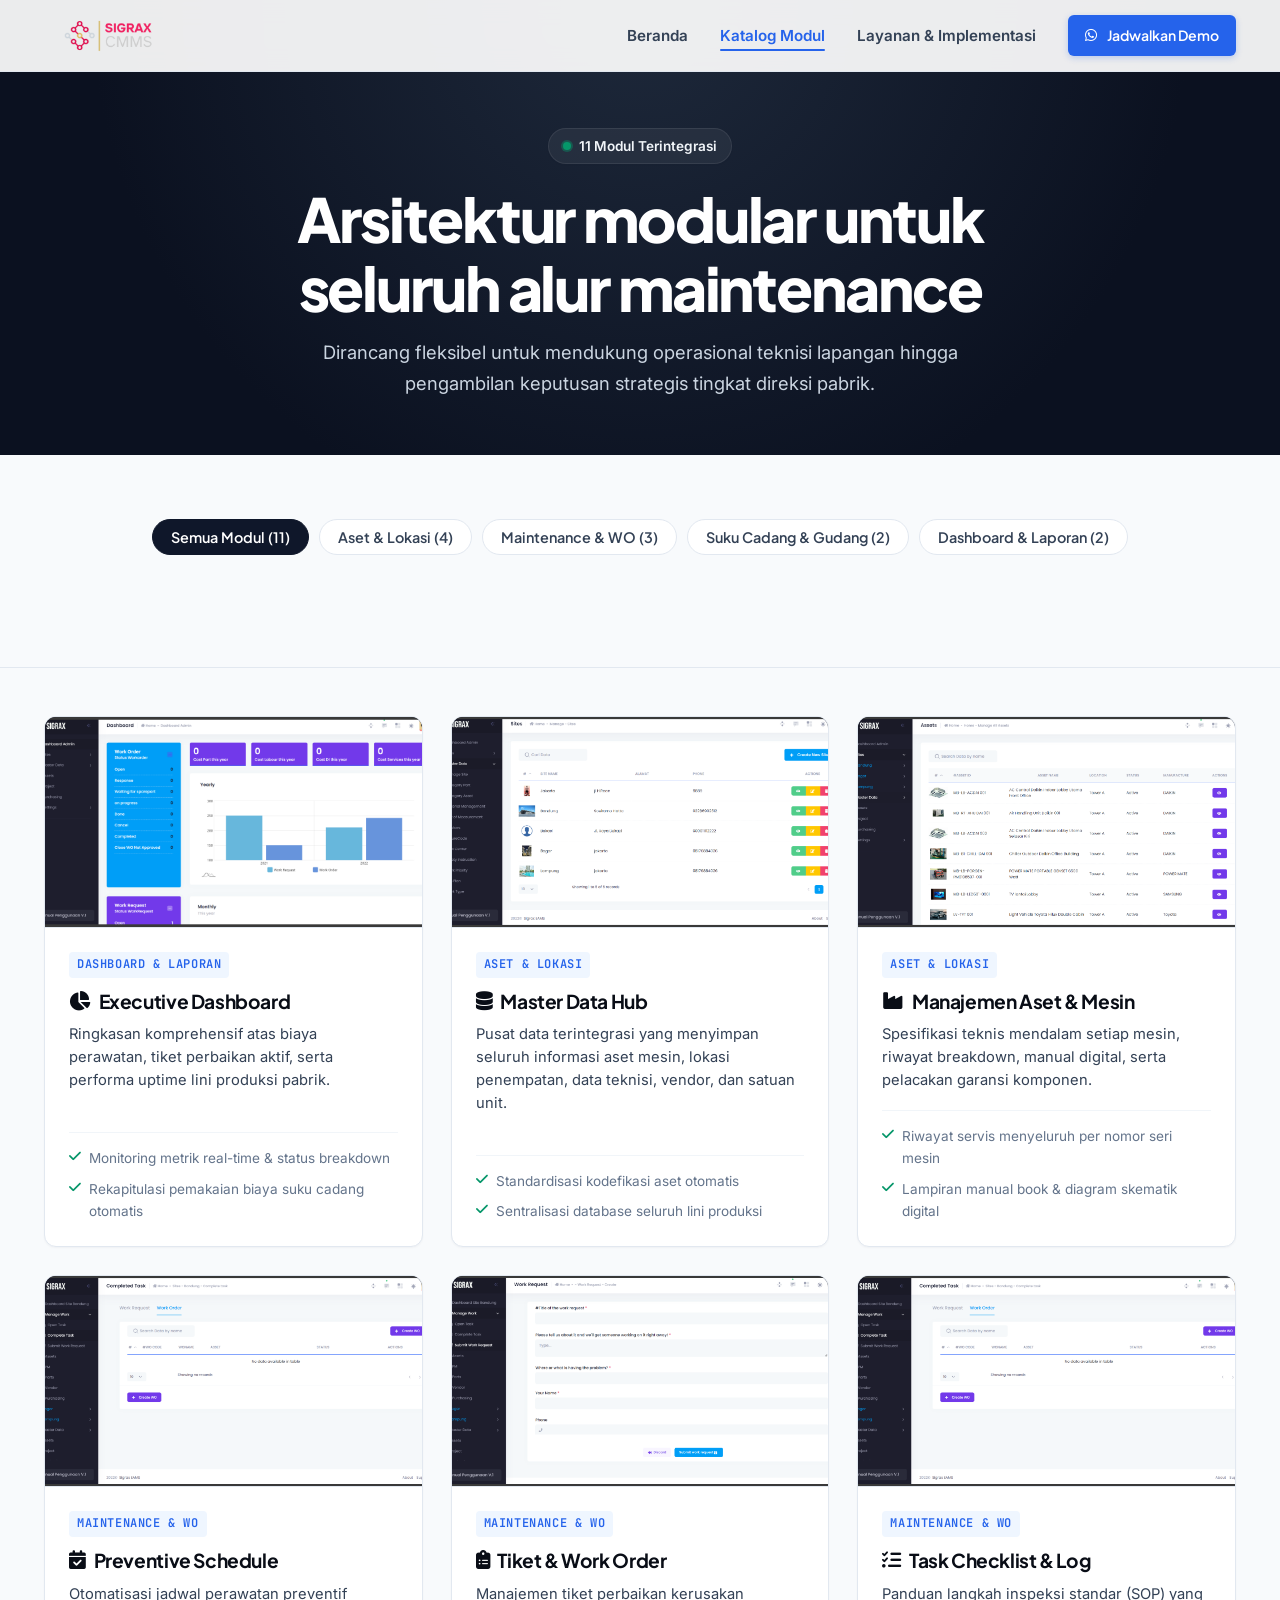
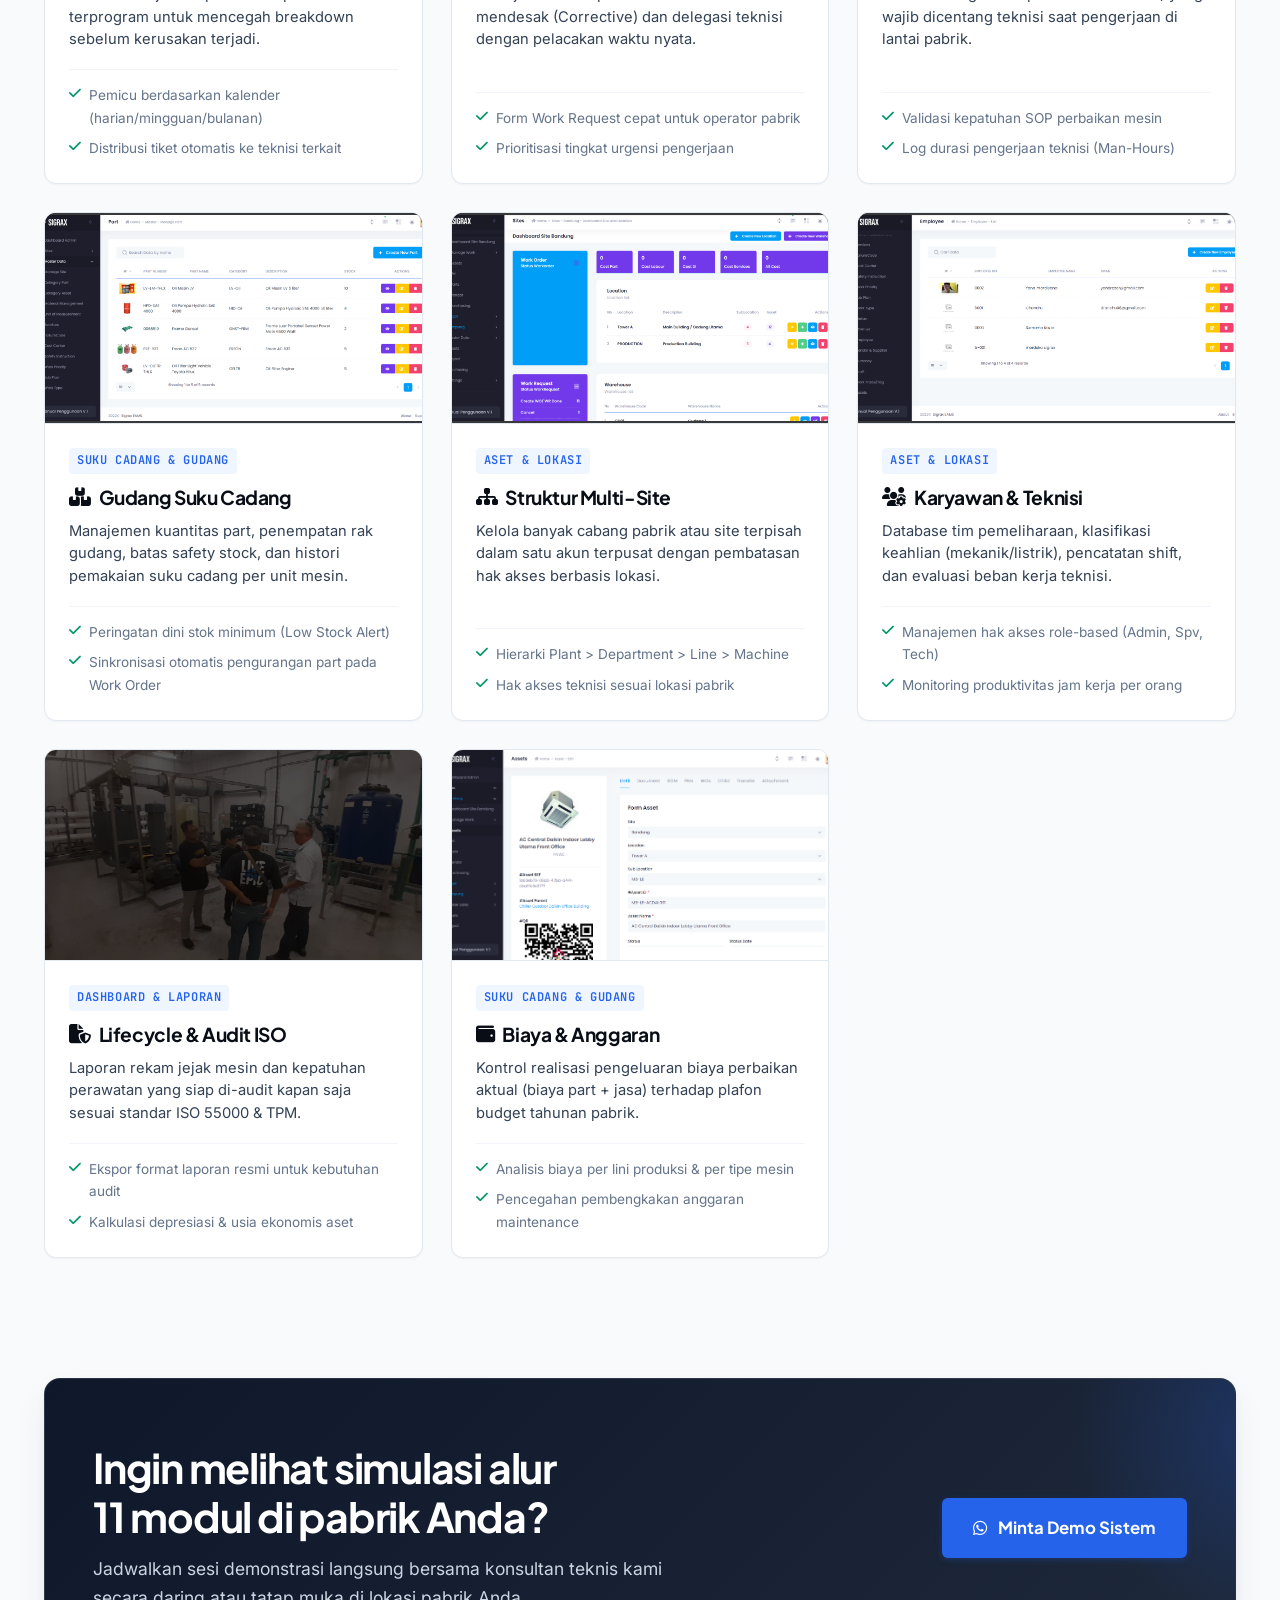
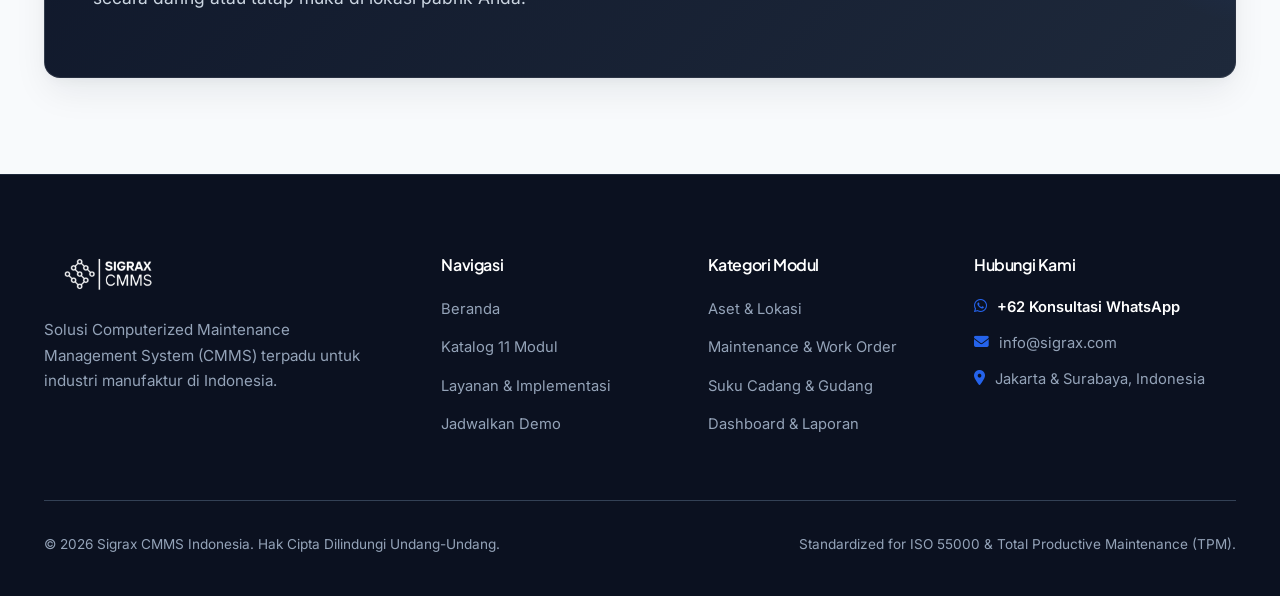
==== commit d61070ec: "feat: redesign website to professional enterprise B2B standards with impeccable design system" ====
--- a/features.html
+++ b/features.html
@@ -25,22 +25,11 @@
   <meta name="twitter:description" content="Manajemen pemeliharaan pabrik menyeluruh dengan 11 modul terpadu." />
   <meta name="twitter:image" content="assets/screenshots/dashboard.png" />
 
-  <!-- Schema.org JSON-LD -->
-  <script type="application/ld+json">
-  {
-    "@context": "https://schema.org",
-    "@type": "ItemPage",
-    "name": "Katalog 11 Modul Lengkap Sigrax CMMS",
-    "description": "Katalog fitur dan modul software maintenance industri manufaktur di Indonesia.",
-    "url": "https://sigrax.com/features.html"
-  }
-  </script>
-
   <!-- Favicon & Icons -->
   <link rel="icon" type="image/png" href="assets/brand/logo.png" />
   <link rel="stylesheet" href="https://cdnjs.cloudflare.com/ajax/libs/font-awesome/6.5.1/css/all.min.css" />
   
-  <!-- Clean Light Design System -->
+  <!-- Enterprise Design System -->
   <link rel="stylesheet" href="css/style.css" />
 </head>
 <body>
@@ -48,7 +37,7 @@
   <!-- Accessible Skip Link -->
   <a href="#main-content" class="skip-link">Lewati ke konten utama</a>
 
-  <!-- Header -->
+  <!-- Top Navigation -->
   <header>
     <nav class="site-navbar" aria-label="Navigasi Utama">
       <div class="container navbar-inner">
@@ -62,21 +51,21 @@
 
         <ul class="nav-links">
           <li><a href="index.html" class="nav-link">Beranda</a></li>
-          <li><a href="features.html" class="nav-link active">Produk &amp; Modul</a></li>
+          <li><a href="features.html" class="nav-link active">Katalog Modul</a></li>
           <li><a href="services.html" class="nav-link">Layanan &amp; Implementasi</a></li>
           <li class="nav-dropdown">
             <a href="https://wa.link/18xqmd" target="_blank" rel="noopener noreferrer" class="btn btn-primary btn-sm">
-              <i class="fab fa-whatsapp"></i> Hubungi Kami
+              <i class="fab fa-whatsapp"></i> Jadwalkan Demo
             </a>
             <div class="dropdown-panel">
               <a href="https://wa.link/18xqmd" target="_blank" rel="noopener noreferrer" class="dropdown-item">
                 <i class="fab fa-whatsapp"></i> WhatsApp Konsultasi
               </a>
               <a href="mailto:info@sigrax.com" class="dropdown-item">
-                <i class="fas fa-envelope"></i> Email Resmi
+                <i class="fas fa-envelope"></i> Email Engineer Kami
               </a>
               <a href="https://www.instagram.com/sigraxcmms" target="_blank" rel="noopener noreferrer" class="dropdown-item">
-                <i class="fab fa-instagram"></i> Instagram Kami
+                <i class="fab fa-instagram"></i> Instagram Resmi
               </a>
             </div>
           </li>
@@ -86,21 +75,24 @@
   </header>
 
   <main id="main-content">
-    <!-- Page Header -->
-    <section class="section" style="padding-top: calc(var(--nav-height) + 48px); padding-bottom: 32px; background: radial-gradient(circle at 50% 10%, #f1f5f9 0%, #ffffff 70%);">
+    <!-- Page Header Banner -->
+    <section class="section-dark" style="padding-top: calc(var(--nav-height) + 56px); padding-bottom: 56px; background: radial-gradient(circle at 50% 0%, #1e293b 0%, #0b1120 70%);">
       <div class="container" style="text-align: center;">
-        <div class="pill-badge"><i class="fas fa-cubes"></i> Katalog Lengkap</div>
-        <h1>11 modul terintegrasi untuk kebutuhan pabrik</h1>
-        <p style="max-width: 620px; margin: 12px auto 0;">
-          Arsitektur modular yang dirancang untuk mendukung operasional teknisi lantai pabrik hingga pengambilan keputusan level direksi.
+        <div class="status-pill status-pill-dark">
+          <span class="pulse-dot"></span>
+          <span>11 Modul Terintegrasi</span>
+        </div>
+        <h1>Arsitektur modular untuk seluruh alur maintenance</h1>
+        <p style="max-width: 680px; margin: 16px auto 0; color: var(--text-white-dim); font-size: 1.15rem;">
+          Dirancang fleksibel untuk mendukung operasional teknisi lapangan hingga pengambilan keputusan strategis tingkat direksi pabrik.
         </p>
       </div>
     </section>
 
     <!-- Filter Buttons Bar -->
-    <section style="padding-bottom: 24px;">
+    <section class="section-tight" style="background-color: var(--bg-page); border-bottom: 1px solid var(--border);">
       <div class="container">
-        <div class="filter-bar-clean">
+        <div class="filter-bar">
           <button class="filter-btn active" data-category="all">Semua Modul (11)</button>
           <button class="filter-btn" data-category="asset">Aset &amp; Lokasi (4)</button>
           <button class="filter-btn" data-category="maintenance">Maintenance &amp; WO (3)</button>
@@ -110,13 +102,13 @@
       </div>
     </section>
 
-    <!-- 11 Modules Grid -->
-    <section class="section" style="padding-top: 0;">
+    <!-- 11 Modules Grid Section -->
+    <section class="section" style="padding-top: 48px;">
       <div class="container">
-        <div class="modules-catalog-grid">
+        <div class="modules-grid">
 
           <!-- 1. Executive Dashboard -->
-          <div class="module-item-card" data-category="analytics">
+          <div class="module-item-card reveal-up" data-category="analytics">
             <div class="module-item-preview" data-lightbox="true" data-src="assets/screenshots/dashboard.png" data-title="1. Executive Dashboard Module" data-desc="Visualisasi real-time performa pemeliharaan, rekap work order, dan tren biaya perawatan.">
               <img src="assets/screenshots/dashboard.png" alt="Executive Dashboard Sigrax" />
               <div class="image-zoom-hint"><i class="fas fa-search-plus"></i> Perbesar</div>
@@ -132,8 +124,8 @@
             </div>
           </div>
 
-          <!-- 2. Master Data -->
-          <div class="module-item-card" data-category="asset">
+          <!-- 2. Master Data Hub -->
+          <div class="module-item-card reveal-up" data-category="asset">
             <div class="module-item-preview" data-lightbox="true" data-src="assets/screenshots/sites (tempat).png" data-title="2. Master Data Hub Module" data-desc="Database terpusat semua data inventaris mesin, karyawan, lokasi, dan standar satuan.">
               <img src="assets/screenshots/sites (tempat).png" alt="Master Data Sigrax" />
               <div class="image-zoom-hint"><i class="fas fa-search-plus"></i> Perbesar</div>
@@ -150,7 +142,7 @@
           </div>
 
           <!-- 3. Asset Management -->
-          <div class="module-item-card" data-category="asset">
+          <div class="module-item-card reveal-up" data-category="asset">
             <div class="module-item-preview" data-lightbox="true" data-src="assets/screenshots/assets.png" data-title="3. Asset & Machine Module" data-desc="Spesifikasi teknis mendalam per mesin, riwayat breakdown, dan manual digital.">
               <img src="assets/screenshots/assets.png" alt="Asset Management Sigrax" />
               <div class="image-zoom-hint"><i class="fas fa-search-plus"></i> Perbesar</div>
@@ -158,146 +150,146 @@
             <div class="module-item-body">
               <span class="module-category-tag">Aset &amp; Lokasi</span>
               <h3><i class="fas fa-industry"></i> Manajemen Aset &amp; Mesin</h3>
-              <p>Kelola seluruh profil mesin manufaktur — riwayat perbaikan, masa garansi, spesifikasi teknis komponen, dan depresiasi nilai buku.</p>
-              <ul class="module-points-list">
-                <li><i class="fas fa-check"></i> Rekam jejak servis lengkap per nomor seri</li>
-                <li><i class="fas fa-check"></i> Riwayat pergantian suku cadang per mesin</li>
-              </ul>
-            </div>
-          </div>
-
-          <!-- 4. Location Hierarchy -->
-          <div class="module-item-card" data-category="asset">
-            <div class="module-item-preview" data-lightbox="true" data-src="assets/screenshots/sites 2.png" data-title="4. Location & Plant Hierarchy" data-desc="Hierarki spasial gedung, plant, lantai, hingga lini produksi spesifik.">
-              <img src="assets/screenshots/sites 2.png" alt="Hierarki Lokasi Sigrax" />
+              <p>Spesifikasi teknis mendalam setiap mesin, riwayat breakdown, manual digital, serta pelacakan garansi komponen.</p>
+              <ul class="module-points-list">
+                <li><i class="fas fa-check"></i> Riwayat servis menyeluruh per nomor seri mesin</li>
+                <li><i class="fas fa-check"></i> Lampiran manual book &amp; diagram skematik digital</li>
+              </ul>
+            </div>
+          </div>
+
+          <!-- 4. Preventive Maintenance -->
+          <div class="module-item-card reveal-up" data-category="maintenance">
+            <div class="module-item-preview" data-lightbox="true" data-src="assets/screenshots/completed task.png" data-title="4. Preventive Maintenance Module" data-desc="Jadwal otomatisasi inspeksi rutin berkala berdasarkan kalender atau jam jalan mesin.">
+              <img src="assets/screenshots/completed task.png" alt="Preventive Maintenance Sigrax" />
+              <div class="image-zoom-hint"><i class="fas fa-search-plus"></i> Perbesar</div>
+            </div>
+            <div class="module-item-body">
+              <span class="module-category-tag">Maintenance &amp; WO</span>
+              <h3><i class="fas fa-calendar-check"></i> Preventive Schedule</h3>
+              <p>Otomatisasi jadwal perawatan preventif terprogram untuk mencegah breakdown sebelum kerusakan terjadi.</p>
+              <ul class="module-points-list">
+                <li><i class="fas fa-check"></i> Pemicu berdasarkan kalender (harian/mingguan/bulanan)</li>
+                <li><i class="fas fa-check"></i> Distribusi tiket otomatis ke teknisi terkait</li>
+              </ul>
+            </div>
+          </div>
+
+          <!-- 5. Work Order Management -->
+          <div class="module-item-card reveal-up" data-category="maintenance">
+            <div class="module-item-preview" data-lightbox="true" data-src="assets/screenshots/work req.png" data-title="5. Work Order & Repair Tickets" data-desc="Pusat kontrol pembuatan, delegasi, dan pemantauan status perbaikan mesin.">
+              <img src="assets/screenshots/work req.png" alt="Work Order Sigrax" />
+              <div class="image-zoom-hint"><i class="fas fa-search-plus"></i> Perbesar</div>
+            </div>
+            <div class="module-item-body">
+              <span class="module-category-tag">Maintenance &amp; WO</span>
+              <h3><i class="fas fa-clipboard-list"></i> Tiket &amp; Work Order</h3>
+              <p>Manajemen tiket perbaikan kerusakan mendesak (Corrective) dan delegasi teknisi dengan pelacakan waktu nyata.</p>
+              <ul class="module-points-list">
+                <li><i class="fas fa-check"></i> Form Work Request cepat untuk operator pabrik</li>
+                <li><i class="fas fa-check"></i> Prioritisasi tingkat urgensi pengerjaan</li>
+              </ul>
+            </div>
+          </div>
+
+          <!-- 6. Task Checklist & Verification -->
+          <div class="module-item-card reveal-up" data-category="maintenance">
+            <div class="module-item-preview" data-lightbox="true" data-src="assets/screenshots/completed task.png" data-title="6. Task Checklist & Work History" data-desc="Formulir inspeksi standar per langkah kerja dengan dokumentasi foto dan durasi teknisi.">
+              <img src="assets/screenshots/completed task.png" alt="Task Checklist Sigrax" />
+              <div class="image-zoom-hint"><i class="fas fa-search-plus"></i> Perbesar</div>
+            </div>
+            <div class="module-item-body">
+              <span class="module-category-tag">Maintenance &amp; WO</span>
+              <h3><i class="fas fa-list-check"></i> Task Checklist &amp; Log</h3>
+              <p>Panduan langkah inspeksi standar (SOP) yang wajib dicentang teknisi saat pengerjaan di lantai pabrik.</p>
+              <ul class="module-points-list">
+                <li><i class="fas fa-check"></i> Validasi kepatuhan SOP perbaikan mesin</li>
+                <li><i class="fas fa-check"></i> Log durasi pengerjaan teknisi (Man-Hours)</li>
+              </ul>
+            </div>
+          </div>
+
+          <!-- 7. Spare Parts & Warehouse Inventory -->
+          <div class="module-item-card reveal-up" data-category="inventory">
+            <div class="module-item-preview" data-lightbox="true" data-src="assets/screenshots/PART.png" data-title="7. Spare Parts & Warehouse Module" data-desc="Pengendalian kuantitas suku cadang, lokasi rak gudang, dan batas safety stock.">
+              <img src="assets/screenshots/PART.png" alt="Spare Parts Sigrax" />
+              <div class="image-zoom-hint"><i class="fas fa-search-plus"></i> Perbesar</div>
+            </div>
+            <div class="module-item-body">
+              <span class="module-category-tag">Suku Cadang &amp; Gudang</span>
+              <h3><i class="fas fa-boxes-stacked"></i> Gudang Suku Cadang</h3>
+              <p>Manajemen kuantitas part, penempatan rak gudang, batas safety stock, dan histori pemakaian suku cadang per unit mesin.</p>
+              <ul class="module-points-list">
+                <li><i class="fas fa-check"></i> Peringatan dini stok minimum (Low Stock Alert)</li>
+                <li><i class="fas fa-check"></i> Sinkronisasi otomatis pengurangan part pada Work Order</li>
+              </ul>
+            </div>
+          </div>
+
+          <!-- 8. Multi-Site & Plant Hierarchy -->
+          <div class="module-item-card reveal-up" data-category="asset">
+            <div class="module-item-preview" data-lightbox="true" data-src="assets/screenshots/sites 2.png" data-title="8. Multi-Site Hierarchy Module" data-desc="Strukturisasi pabrik multi-lokasi dari Site, Gedung, Lini Produksi, hingga Mesin.">
+              <img src="assets/screenshots/sites 2.png" alt="Multi-Site Hierarchy" />
               <div class="image-zoom-hint"><i class="fas fa-search-plus"></i> Perbesar</div>
             </div>
             <div class="module-item-body">
               <span class="module-category-tag">Aset &amp; Lokasi</span>
-              <h3><i class="fas fa-map-location-dot"></i> Hierarki Lokasi Pabrik</h3>
-              <p>Pemetaan struktur lokasi penempatan aset (Plant → Building → Line → Station) untuk mempercepat teknisi menemukan titik mesin.</p>
-              <ul class="module-points-list">
-                <li><i class="fas fa-check"></i> Struktur pohon lokasi bertingkat</li>
-                <li><i class="fas fa-check"></i> Filter cepat aset berdasarkan area pabrik</li>
-              </ul>
-            </div>
-          </div>
-
-          <!-- 5. Work Request -->
-          <div class="module-item-card" data-category="maintenance">
-            <div class="module-item-preview" data-lightbox="true" data-src="assets/screenshots/work req.png" data-title="5. Work Request Portal" data-desc="Formulir pengajuan tiket perbaikan cepat dari operator lapangan ke tim maintenance.">
-              <img src="assets/screenshots/work req.png" alt="Work Request Sigrax" />
-              <div class="image-zoom-hint"><i class="fas fa-search-plus"></i> Perbesar</div>
-            </div>
-            <div class="module-item-body">
-              <span class="module-category-tag">Maintenance &amp; WO</span>
-              <h3><i class="fas fa-ticket"></i> Work Request Portal</h3>
-              <p>Media pelaporan cepat bagi operator lini produksi ketika menemukan anomali mesin, menghilangkan birokrasi formulir kertas yang lambat.</p>
-              <ul class="module-points-list">
-                <li><i class="fas fa-check"></i> Pengajuan tiket kerusakan instan dari lapangan</li>
-                <li><i class="fas fa-check"></i> Tingkat prioritas: Low, Medium, High, Emergency</li>
-              </ul>
-            </div>
-          </div>
-
-          <!-- 6. Work Order -->
-          <div class="module-item-card" data-category="maintenance">
-            <div class="module-item-preview" data-lightbox="true" data-src="assets/screenshots/completed task.png" data-title="6. Work Order Module" data-desc="Penugasan teknisi, instruksi perbaikan step-by-step, dan pencatatan jam kerja.">
-              <img src="assets/screenshots/completed task.png" alt="Work Order Sigrax" />
-              <div class="image-zoom-hint"><i class="fas fa-search-plus"></i> Perbesar</div>
-            </div>
-            <div class="module-item-body">
-              <span class="module-category-tag">Maintenance &amp; WO</span>
-              <h3><i class="fas fa-clipboard-check"></i> Work Order &amp; Eksekusi</h3>
-              <p>Pusat penugasan tugas teknisi: melacak status Open, In Progress, Pending Parts, hingga verifikasi selesai oleh supervisor.</p>
-              <ul class="module-points-list">
-                <li><i class="fas fa-check"></i> Checklist perbaikan digital dengan foto bukti</li>
-                <li><i class="fas fa-check"></i> Pencatatan jam kerja &amp; pemakaian suku cadang</li>
-              </ul>
-            </div>
-          </div>
-
-          <!-- 7. Material Request -->
-          <div class="module-item-card" data-category="inventory">
-            <div class="module-item-preview" data-lightbox="true" data-src="assets/screenshots/image.41.jpg" data-title="7. Material Request Module" data-desc="Permintaan suku cadang langsung terhubung ke nomor Work Order aktif.">
-              <img src="assets/screenshots/image.41.jpg" alt="Material Request Sigrax" />
+              <h3><i class="fas fa-sitemap"></i> Struktur Multi-Site</h3>
+              <p>Kelola banyak cabang pabrik atau site terpisah dalam satu akun terpusat dengan pembatasan hak akses berbasis lokasi.</p>
+              <ul class="module-points-list">
+                <li><i class="fas fa-check"></i> Hierarki Plant > Department > Line > Machine</li>
+                <li><i class="fas fa-check"></i> Hak akses teknisi sesuai lokasi pabrik</li>
+              </ul>
+            </div>
+          </div>
+
+          <!-- 9. Technician Registry & Roles -->
+          <div class="module-item-card reveal-up" data-category="asset">
+            <div class="module-item-preview" data-lightbox="true" data-src="assets/screenshots/employee.png" data-title="9. Technician Registry Module" data-desc="Manajemen staf mekanik, elektrikal, shift kerja, dan pembagian beban tugas harian.">
+              <img src="assets/screenshots/employee.png" alt="Employee Registry Sigrax" />
+              <div class="image-zoom-hint"><i class="fas fa-search-plus"></i> Perbesar</div>
+            </div>
+            <div class="module-item-body">
+              <span class="module-category-tag">Aset &amp; Lokasi</span>
+              <h3><i class="fas fa-users-gear"></i> Karyawan &amp; Teknisi</h3>
+              <p>Database tim pemeliharaan, klasifikasi keahlian (mekanik/listrik), pencatatan shift, dan evaluasi beban kerja teknisi.</p>
+              <ul class="module-points-list">
+                <li><i class="fas fa-check"></i> Manajemen hak akses role-based (Admin, Spv, Tech)</li>
+                <li><i class="fas fa-check"></i> Monitoring produktivitas jam kerja per orang</li>
+              </ul>
+            </div>
+          </div>
+
+          <!-- 10. Equipment Lifecycle & ISO Audit -->
+          <div class="module-item-card reveal-up" data-category="analytics">
+            <div class="module-item-preview" data-lightbox="true" data-src="assets/screenshots/image_43.png" data-title="10. Lifecycle & Audit Module" data-desc="Laporan rekam jejak mesin untuk kebutuhan kepatuhan standar ISO 55000 / TPM.">
+              <img src="assets/screenshots/image_43.png" alt="Lifecycle & Audit" />
+              <div class="image-zoom-hint"><i class="fas fa-search-plus"></i> Perbesar</div>
+            </div>
+            <div class="module-item-body">
+              <span class="module-category-tag">Dashboard &amp; Laporan</span>
+              <h3><i class="fas fa-file-shield"></i> Lifecycle &amp; Audit ISO</h3>
+              <p>Laporan rekam jejak mesin dan kepatuhan perawatan yang siap di-audit kapan saja sesuai standar ISO 55000 &amp; TPM.</p>
+              <ul class="module-points-list">
+                <li><i class="fas fa-check"></i> Ekspor format laporan resmi untuk kebutuhan audit</li>
+                <li><i class="fas fa-check"></i> Kalkulasi depresiasi &amp; usia ekonomis aset</li>
+              </ul>
+            </div>
+          </div>
+
+          <!-- 11. Cost & Budget Tracking -->
+          <div class="module-item-card reveal-up" data-category="inventory">
+            <div class="module-item-preview" data-lightbox="true" data-src="assets/screenshots/image_47.png" data-title="11. Cost & Budget Tracking" data-desc="Analisis biaya tenaga kerja vs suku cadang vs anggaran pemeliharaan tahunan.">
+              <img src="assets/screenshots/image_47.png" alt="Cost & Budget Tracking" />
               <div class="image-zoom-hint"><i class="fas fa-search-plus"></i> Perbesar</div>
             </div>
             <div class="module-item-body">
               <span class="module-category-tag">Suku Cadang &amp; Gudang</span>
-              <h3><i class="fas fa-cart-flatbed"></i> Material &amp; Parts Request</h3>
-              <p>Permintaan spare part terhubung langsung dengan nomor Work Order untuk menjamin akurasi pemakaian stok dan alokasi biaya mesin.</p>
-              <ul class="module-points-list">
-                <li><i class="fas fa-check"></i> Validasi ketersediaan stok di gudang maintenance</li>
-                <li><i class="fas fa-check"></i> Alur approval pengambilan part oleh supervisor</li>
-              </ul>
-            </div>
-          </div>
-
-          <!-- 8. Inventory -->
-          <div class="module-item-card" data-category="inventory">
-            <div class="module-item-preview" data-lightbox="true" data-src="assets/screenshots/PART.png" data-title="8. Inventory & Stock Module" data-desc="Manajemen stok minimum, mutasi suku cadang, dan pencatatan tools teknisi.">
-              <img src="assets/screenshots/PART.png" alt="Inventory Sigrax" />
-              <div class="image-zoom-hint"><i class="fas fa-search-plus"></i> Perbesar</div>
-            </div>
-            <div class="module-item-body">
-              <span class="module-category-tag">Suku Cadang &amp; Gudang</span>
-              <h3><i class="fas fa-boxes-stacked"></i> Inventaris Gudang &amp; Tools</h3>
-              <p>Kelola stok suku cadang dan alat kerja. Dilengkapi peringatan otomatis stok menipis (reorder point) untuk mencegah downtime.</p>
-              <ul class="module-points-list">
-                <li><i class="fas fa-check"></i> Peringatan batas stok minimum (Min-Max)</li>
-                <li><i class="fas fa-check"></i> Riwayat mutasi masuk, keluar, dan penyesuaian</li>
-              </ul>
-            </div>
-          </div>
-
-          <!-- 9. Preventive Maintenance -->
-          <div class="module-item-card" data-category="maintenance">
-            <div class="module-item-preview" data-lightbox="true" data-src="assets/screenshots/image_43.png" data-title="9. Preventive Maintenance Module" data-desc="Jadwal inspeksi berkala otomatis berdasarkan siklus waktu atau jam kerja mesin.">
-              <img src="assets/screenshots/image_43.png" alt="Preventive Maintenance Sigrax" />
-              <div class="image-zoom-hint"><i class="fas fa-search-plus"></i> Perbesar</div>
-            </div>
-            <div class="module-item-body">
-              <span class="module-category-tag">Maintenance &amp; WO</span>
-              <h3><i class="fas fa-calendar-check"></i> Preventive Maintenance</h3>
-              <p>Otomatisasi jadwal inspeksi berkala. Mencegah kerusakan sebelum terjadi, memperpanjang umur mesin, dan menjaga output pabrik.</p>
-              <ul class="module-points-list">
-                <li><i class="fas fa-check"></i> Penjadwalan kalender atau berbasis Running Hours</li>
-                <li><i class="fas fa-check"></i> Auto-generate Work Order menjelang jatuh tempo</li>
-              </ul>
-            </div>
-          </div>
-
-          <!-- 10. Employee & Technician -->
-          <div class="module-item-card" data-category="asset">
-            <div class="module-item-preview" data-lightbox="true" data-src="assets/screenshots/employee.png" data-title="10. Technician & HR Module" data-desc="Manajemen regu teknisi, spesialisasi keahlian, shift kerja, dan beban kerja harian.">
-              <img src="assets/screenshots/employee.png" alt="Manajemen Tim Sigrax" />
-              <div class="image-zoom-hint"><i class="fas fa-search-plus"></i> Perbesar</div>
-            </div>
-            <div class="module-item-body">
-              <span class="module-category-tag">Aset &amp; Lokasi</span>
-              <h3><i class="fas fa-users-gear"></i> Manajemen Tim &amp; Teknisi</h3>
-              <p>Kelola data teknisi, sertifikasi keahlian, pembagian shift, dan beban kerja harian agar distribusi tugas merata dan terukur.</p>
-              <ul class="module-points-list">
-                <li><i class="fas fa-check"></i> Pemetaan keahlian sesuai spesifikasi mesin</li>
-                <li><i class="fas fa-check"></i> Evaluasi produktivitas &amp; waktu respon kerja</li>
-              </ul>
-            </div>
-          </div>
-
-          <!-- 11. Reports & Analytics -->
-          <div class="module-item-card" data-category="analytics">
-            <div class="module-item-preview" data-lightbox="true" data-src="assets/screenshots/image_47.png" data-title="11. Reporting & Analytics Module" data-desc="Ekspor laporan audit, evaluasi MTBF, MTTR, dan analisis tren biaya perbaikan.">
-              <img src="assets/screenshots/image_47.png" alt="Laporan Audit Sigrax" />
-              <div class="image-zoom-hint"><i class="fas fa-search-plus"></i> Perbesar</div>
-            </div>
-            <div class="module-item-body">
-              <span class="module-category-tag">Dashboard &amp; Laporan</span>
-              <h3><i class="fas fa-file-chart-column"></i> Laporan &amp; Analitik Audit</h3>
-              <p>Ekspor laporan audit ISO, rekap biaya bulanan, analisis penyebab breakdown dominan, dan laporan evaluasi KPI format PDF/Excel.</p>
-              <ul class="module-points-list">
-                <li><i class="fas fa-check"></i> Ekspor data fleksibel siap cetak ke Excel &amp; PDF</li>
-                <li><i class="fas fa-check"></i> Analisis biaya pemeliharaan per departemen</li>
+              <h3><i class="fas fa-wallet"></i> Biaya &amp; Anggaran</h3>
+              <p>Kontrol realisasi pengeluaran biaya perbaikan aktual (biaya part + jasa) terhadap plafon budget tahunan pabrik.</p>
+              <ul class="module-points-list">
+                <li><i class="fas fa-check"></i> Analisis biaya per lini produksi &amp; per tipe mesin</li>
+                <li><i class="fas fa-check"></i> Pencegahan pembengkakan anggaran maintenance</li>
               </ul>
             </div>
           </div>
@@ -306,20 +298,17 @@
       </div>
     </section>
 
-    <!-- CTA Section -->
-    <section class="section section-bg-subtle" style="padding-top: 56px;">
+    <!-- Global CTA -->
+    <section class="section" style="padding-top: 24px;">
       <div class="container">
-        <div class="cta-clean-card">
-          <h2>Butuh modul khusus yang disesuaikan dengan SOP Anda?</h2>
-          <p>
-            Tim engineer kami siap mengkonfigurasi sistem dan alur kerja sesuai dengan formulir serta standarisasi pabrik Anda.
-          </p>
-          <div class="btn-group" style="justify-content: center;">
-            <a href="https://wa.link/18xqmd" target="_blank" rel="noopener noreferrer" class="btn btn-accent">
-              <i class="fab fa-whatsapp"></i> Konsultasi Modul via WhatsApp
-            </a>
-            <a href="services.html" class="btn btn-secondary" style="background: transparent; color: #ffffff; border-color: rgba(255,255,255,0.3);">
-              <i class="fas fa-route"></i> Lihat Alur Implementasi
+        <div class="cta-banner reveal-up">
+          <div class="cta-banner-content">
+            <h2>Ingin melihat simulasi alur 11 modul di pabrik Anda?</h2>
+            <p>Jadwalkan sesi demonstrasi langsung bersama konsultan teknis kami secara daring atau tatap muka di lokasi pabrik Anda.</p>
+          </div>
+          <div class="btn-group">
+            <a href="https://wa.link/18xqmd" target="_blank" rel="noopener noreferrer" class="btn btn-primary btn-lg">
+              <i class="fab fa-whatsapp"></i> Minta Demo Sistem
             </a>
           </div>
         </div>
@@ -327,65 +316,73 @@
     </section>
   </main>
 
-  <!-- Clean Modern Footer -->
+  <!-- Footer -->
   <footer class="site-footer">
     <div class="container">
       <div class="footer-grid">
         <div class="footer-brand">
-          <img src="assets/brand/logo.png" alt="Sigrax CMMS Logo" class="brand-logo" />
-          <p>Solusi CMMS karya anak bangsa untuk efisiensi operasional dan keandalan pemeliharaan mesin pabrik Anda.</p>
-          <div class="footer-social-row">
-            <a href="https://www.instagram.com/sigraxcmms" target="_blank" rel="noopener noreferrer" class="footer-social-btn" aria-label="Instagram"><i class="fab fa-instagram"></i></a>
-            <a href="https://wa.link/18xqmd" target="_blank" rel="noopener noreferrer" class="footer-social-btn" aria-label="WhatsApp"><i class="fab fa-whatsapp"></i></a>
-            <a href="mailto:info@sigrax.com" class="footer-social-btn" aria-label="Email"><i class="fas fa-envelope"></i></a>
-          </div>
+          <a href="index.html" aria-label="Sigrax Beranda">
+            <img src="assets/brand/logo.png" alt="Sigrax CMMS" style="height: 38px; filter: brightness(0) invert(1);" />
+          </a>
+          <p>Solusi Computerized Maintenance Management System (CMMS) terpadu untuk industri manufaktur di Indonesia.</p>
         </div>
 
         <div class="footer-col">
           <h4>Navigasi</h4>
-          <ul class="footer-links-list">
+          <ul class="footer-links">
             <li><a href="index.html">Beranda</a></li>
             <li><a href="features.html">Katalog 11 Modul</a></li>
             <li><a href="services.html">Layanan &amp; Implementasi</a></li>
-            <li><a href="https://wa.link/18xqmd" target="_blank" rel="noopener noreferrer">Hubungi Konsultan</a></li>
+            <li><a href="https://wa.link/18xqmd" target="_blank" rel="noopener noreferrer">Jadwalkan Demo</a></li>
           </ul>
         </div>
 
         <div class="footer-col">
           <h4>Kategori Modul</h4>
-          <ul class="footer-links-list">
-            <li><a href="features.html">Aset &amp; Lokasi Pabrik</a></li>
-            <li><a href="features.html">Work Order &amp; Perbaikan</a></li>
+          <ul class="footer-links">
+            <li><a href="features.html">Aset &amp; Lokasi</a></li>
+            <li><a href="features.html">Maintenance &amp; Work Order</a></li>
             <li><a href="features.html">Suku Cadang &amp; Gudang</a></li>
-            <li><a href="features.html">Dashboard &amp; Laporan Audit</a></li>
+            <li><a href="features.html">Dashboard &amp; Laporan</a></li>
           </ul>
         </div>
 
         <div class="footer-col">
-          <h4>Kontak</h4>
-          <ul class="footer-contact-list">
-            <li><i class="fab fa-whatsapp"></i> <a href="https://wa.link/18xqmd" target="_blank" rel="noopener noreferrer">WhatsApp Konsultasi</a></li>
-            <li><i class="fas fa-envelope"></i> <a href="mailto:info@sigrax.com">info@sigrax.com</a></li>
-            <li><i class="fas fa-location-dot"></i> Indonesia (Layanan Nasional)</li>
-          </ul>
-        </div>
-      </div>
-
-      <div class="footer-bottom-bar">
-        <p>&copy; 2026 Sigrax CMMS. Seluruh hak cipta dilindungi. Karya Anak Bangsa.</p>
-        <p><a href="#main-content" style="color: var(--text-muted); margin-right: 16px;">Kembali ke Atas ↑</a> <span>ISO 55000 &amp; TPM Standard</span></p>
+          <h4>Hubungi Kami</h4>
+          <div class="footer-contact-item">
+            <i class="fab fa-whatsapp"></i>
+            <span><a href="https://wa.link/18xqmd" target="_blank" rel="noopener noreferrer" style="color: #ffffff; font-weight: 600;">+62 Konsultasi WhatsApp</a></span>
+          </div>
+          <div class="footer-contact-item">
+            <i class="fas fa-envelope"></i>
+            <span>info@sigrax.com</span>
+          </div>
+          <div class="footer-contact-item">
+            <i class="fas fa-map-marker-alt"></i>
+            <span>Jakarta &amp; Surabaya, Indonesia</span>
+          </div>
+        </div>
+      </div>
+
+      <div class="footer-bottom">
+        <div>&copy; 2026 Sigrax CMMS Indonesia. Hak Cipta Dilindungi Undang-Undang.</div>
+        <div>Standardized for ISO 55000 &amp; Total Productive Maintenance (TPM).</div>
       </div>
     </div>
   </footer>
 
   <!-- Lightbox Modal -->
-  <div class="lightbox-modal" id="lightboxModal" role="dialog" aria-modal="true">
-    <div class="lightbox-content">
-      <button class="lightbox-close" aria-label="Tutup Preview">&times;</button>
-      <img src="" id="lightboxImg" alt="Preview Screenshot" />
-      <div class="lightbox-caption">
-        <h4 id="lightboxTitle">Judul Modul</h4>
-        <p id="lightboxDesc" class="text-muted" style="font-size: 0.92rem;">Deskripsi detail modul preview.</p>
+  <div id="lightboxModal" class="lightbox-modal" role="dialog" aria-modal="true" aria-label="Pratinjau Screenshot Sistem">
+    <div class="lightbox-container">
+      <div class="lightbox-header">
+        <div class="lightbox-title-wrap">
+          <h4 id="lightboxTitle">Modul Sigrax</h4>
+          <p id="lightboxDesc">Pratinjau antarmuka sistem.</p>
+        </div>
+        <button class="lightbox-close" aria-label="Tutup Pratinjau"><i class="fas fa-times"></i></button>
+      </div>
+      <div class="lightbox-content">
+        <img id="lightboxImg" src="assets/screenshots/dashboard.png" alt="Screenshot detail" />
       </div>
     </div>
   </div>
--- a/css/style.css
+++ b/css/style.css
@@ -1,65 +1,76 @@
 /* ==========================================================================
-   SIGRAX CMMS — Clean Modern B2B Design System (Light & Enterprise Slate)
-   Crisp, High Readability, Minimalist & Professional
+   SIGRAX CMMS — Enterprise Industrial Design System
+   High-Precision B2B Manufacturing Software Showcase
    ========================================================================== */
 
-@import url('https://fonts.googleapis.com/css2?family=Inter:wght@400;500;600;700&family=Plus+Jakarta+Sans:ital,wght@0,500;0,600;0,700;0,800;1,600&display=swap');
-
-/* --- Design Tokens & Root Variables --- */
+@import url('https://fonts.googleapis.com/css2?family=Plus+Jakarta+Sans:wght@400;500;600;700;800&family=Inter:wght@400;500;600;700&family=JetBrains+Mono:wght@400;500;600;700&display=swap');
+
+/* --- Design Tokens & CSS Variables --- */
 :root {
-  /* Surface & Background (Clean Light Mode) */
-  --bg-page: #ffffff;
-  --bg-subtle: #f8fafc;
+  /* Surfaces & Backgrounds (Enterprise Crisp Slate & Deep Contrast) */
+  --bg-page: #f8fafc;
   --bg-surface: #ffffff;
+  --bg-subtle: #f1f5f9;
   --bg-card: #ffffff;
-  --bg-card-hover: #fafafa;
-  --bg-alt: #f1f5f9;
-  --bg-dark-section: #0f172a;
-
-  /* Primary Brand & Accents */
-  --primary: #0f172a;               /* Deep Navy Slate */
+  --bg-card-hover: #fcfdfe;
+  --bg-dark-hero: #0b1120;
+  --bg-dark-surface: #0f172a;
+  --bg-dark-card: #1e293b;
+  --bg-dark-card-hover: #243248;
+
+  /* Primary Palette & Brand Identifiers */
+  --primary: #0f172a;               /* Deep Industrial Navy */
   --primary-hover: #1e293b;
-  --accent: #d97706;                /* Industrial Amber/Gold */
-  --accent-hover: #b45309;
-  --accent-subtle: #fef3c7;         /* Warm amber tint */
-  --accent-text: #92400e;
-
-  --blue-accent: #2563eb;
-  --blue-subtle: #eff6ff;
-  --green-accent: #16a34a;
-  --green-subtle: #f0fdf4;
-
-  /* Crisp Typography Colors (High Contrast WCAG AAA) */
-  --text-heading: #0f172a;          /* Slate 900 */
-  --text-body: #334155;             /* Slate 700 - Highly readable */
+  --primary-light: #334155;
+
+  --accent: #2563eb;                /* Precision Royal Blue */
+  --accent-hover: #1d4ed8;
+  --accent-subtle: #eff6ff;
+  --accent-glow: rgba(37, 99, 235, 0.15);
+
+  --accent-amber: #d97706;          /* Industrial Status / Alert Gold */
+  --accent-amber-subtle: #fef3c7;
+  --accent-green: #059669;          /* Live Status Green */
+  --accent-green-subtle: #ecfdf5;
+
+  /* Typography Colors (High Contrast WCAG AAA Compliant) */
+  --text-heading: #090d16;          /* Deepest Ink */
+  --text-body: #334155;             /* Clear Slate 700 */
   --text-muted: #64748b;            /* Slate 500 */
-  --text-light: #94a3b8;
+  --text-dim: #94a3b8;
   --text-white: #ffffff;
-
-  /* Precise Borders & Hairlines */
-  --border: #e2e8f0;                /* Slate 200 */
-  --border-strong: #cbd5e1;         /* Slate 300 */
-  --border-subtle: #f1f5f9;         /* Slate 100 */
-
-  /* Soft Ambient Shadows (No Heavy Slop) */
+  --text-white-dim: #cbd5e1;
+
+  /* Crisp Hairline Borders */
+  --border: #e2e8f0;
+  --border-strong: #cbd5e1;
+  --border-subtle: #f1f5f9;
+  --border-dark: #1e293b;
+  --border-dark-subtle: #334155;
+  --border-dark-highlight: rgba(255, 255, 255, 0.08);
+
+  /* Shadows (Atmospheric, Tinted & Soft) */
   --shadow-xs: 0 1px 2px rgba(15, 23, 42, 0.04);
-  --shadow-sm: 0 1px 3px rgba(15, 23, 42, 0.06), 0 1px 2px rgba(15, 23, 42, 0.04);
-  --shadow-md: 0 4px 14px -2px rgba(15, 23, 42, 0.08), 0 2px 6px -1px rgba(15, 23, 42, 0.04);
-  --shadow-lg: 0 12px 30px -4px rgba(15, 23, 42, 0.1), 0 4px 10px -2px rgba(15, 23, 42, 0.04);
-  --shadow-lift: 0 20px 40px -8px rgba(15, 23, 42, 0.12);
-
-  /* Layout & Geometry */
-  --container-max: 1180px;
-  --nav-height: 70px;
+  --shadow-sm: 0 2px 4px rgba(15, 23, 42, 0.05), 0 1px 2px rgba(15, 23, 42, 0.03);
+  --shadow-md: 0 6px 16px -2px rgba(15, 23, 42, 0.06), 0 2px 6px -1px rgba(15, 23, 42, 0.03);
+  --shadow-lg: 0 16px 36px -4px rgba(15, 23, 42, 0.08), 0 4px 12px -2px rgba(15, 23, 42, 0.04);
+  --shadow-lift: 0 24px 48px -12px rgba(15, 23, 42, 0.12);
+  --shadow-dark-card: 0 12px 32px -4px rgba(0, 0, 0, 0.35);
+
+  /* Geometry & Radii */
+  --container-max: 1240px;
+  --nav-height: 72px;
   --radius-xs: 4px;
-  --radius-sm: 8px;
+  --radius-sm: 6px;
   --radius-md: 12px;
   --radius-lg: 16px;
-  --radius-xl: 24px;
+  --radius-xl: 20px;
   --radius-full: 9999px;
 
-  --transition-fast: 0.15s ease;
-  --transition: 0.2s cubic-bezier(0.16, 1, 0.3, 1);
+  /* Transitions & Springs */
+  --transition-fast: 0.15s cubic-bezier(0.16, 1, 0.3, 1);
+  --transition-normal: 0.25s cubic-bezier(0.16, 1, 0.3, 1);
+  --transition-smooth: 0.4s cubic-bezier(0.16, 1, 0.3, 1);
 }
 
 /* --- Base & Reset --- */
@@ -83,91 +94,90 @@
   overflow-x: hidden;
   -webkit-font-smoothing: antialiased;
   -moz-osx-font-smoothing: grayscale;
-}
-
-/* Skip link for Accessibility */
+  selection-background-color: var(--accent-subtle);
+  selection-color: var(--accent);
+}
+
+::selection {
+  background-color: #dbeafe;
+  color: #1e40af;
+}
+
+/* Accessibility Skip Link */
 .skip-link {
   position: absolute;
-  top: -60px;
-  left: 20px;
+  top: -80px;
+  left: 24px;
   background: var(--primary);
   color: #ffffff;
-  padding: 10px 18px;
+  padding: 12px 20px;
   border-radius: var(--radius-sm);
   font-weight: 600;
   font-size: 0.9rem;
   z-index: 9999;
   transition: top var(--transition-fast);
+  box-shadow: var(--shadow-md);
 }
 .skip-link:focus {
-  top: 16px;
+  top: 20px;
 }
 
 :focus-visible {
   outline: 2px solid var(--accent);
-  outline-offset: 2px;
-}
-
-/* --- Typography --- */
+  outline-offset: 3px;
+}
+
+/* --- Typography Hierarchy --- */
 h1, h2, h3, h4, h5, h6 {
   font-family: 'Plus Jakarta Sans', sans-serif;
   color: var(--text-heading);
   font-weight: 700;
-  line-height: 1.25;
+  line-height: 1.22;
   letter-spacing: -0.025em;
   text-wrap: balance;
 }
 
 h1 {
-  font-size: clamp(2.25rem, 4.5vw, 3.4rem);
+  font-size: clamp(2.4rem, 4.8vw, 3.8rem);
   font-weight: 800;
   letter-spacing: -0.035em;
-  line-height: 1.15;
+  line-height: 1.12;
 }
 
 h2 {
-  font-size: clamp(1.75rem, 3vw, 2.4rem);
+  font-size: clamp(1.85rem, 3.2vw, 2.6rem);
   letter-spacing: -0.03em;
+  line-height: 1.2;
 }
 
 h3 {
-  font-size: 1.25rem;
+  font-size: 1.35rem;
   font-weight: 700;
   letter-spacing: -0.02em;
 }
 
 h4 {
-  font-size: 1.05rem;
+  font-size: 1.1rem;
   font-weight: 600;
 }
 
 p {
   color: var(--text-body);
-  font-size: 1.02rem;
+  font-size: 1.05rem;
   line-height: 1.7;
 }
 
 a {
-  color: var(--primary);
+  color: inherit;
   text-decoration: none;
-  transition: color var(--transition-fast);
-}
-
-a:hover {
-  color: var(--accent);
-}
-
-img {
-  max-width: 100%;
-  height: auto;
-  display: block;
 }
 
 .tabular-nums {
+  font-family: 'JetBrains Mono', monospace;
   font-variant-numeric: tabular-nums;
 }
 
-/* --- Utilities & Tags --- */
+/* --- Layout Utility Classes --- */
 .container {
   width: 100%;
   max-width: var(--container-max);
@@ -178,140 +188,205 @@
 }
 
 .section {
-  padding: 88px 0;
-}
-
-.section-bg-subtle {
-  background-color: var(--bg-subtle);
-  border-top: 1px solid var(--border);
-  border-bottom: 1px solid var(--border);
+  padding-top: 96px;
+  padding-bottom: 96px;
+  position: relative;
+}
+
+.section-tight {
+  padding-top: 64px;
+  padding-bottom: 64px;
+}
+
+.section-dark {
+  background-color: var(--bg-dark-hero);
+  color: var(--text-white);
+}
+
+.section-dark h1,
+.section-dark h2,
+.section-dark h3,
+.section-dark h4 {
+  color: var(--text-white);
+}
+
+.section-dark p {
+  color: var(--text-white-dim);
 }
 
 .section-header {
-  max-width: 680px;
-  margin: 0 auto 56px auto;
+  max-width: 780px;
+  margin-bottom: 56px;
+}
+
+.section-header.center {
+  margin-left: auto;
+  margin-right: auto;
   text-align: center;
 }
 
+.section-header h2 {
+  margin-bottom: 16px;
+}
+
 .section-header p {
-  margin-top: 14px;
-  font-size: 1.1rem;
+  font-size: 1.15rem;
   color: var(--text-muted);
 }
 
-.pill-badge {
+/* --- Micro-Status Badges --- */
+.status-pill {
   display: inline-flex;
   align-items: center;
   gap: 8px;
-  background: var(--accent-subtle);
-  color: var(--accent-text);
-  border: 1px solid rgba(217, 119, 6, 0.2);
   padding: 6px 14px;
+  background-color: #ffffff;
+  border: 1px solid var(--border);
   border-radius: var(--radius-full);
-  font-size: 0.82rem;
+  font-size: 0.85rem;
   font-weight: 600;
-  letter-spacing: 0.02em;
-  margin-bottom: 16px;
-}
-
-.pill-badge i {
-  font-size: 0.85rem;
-  color: var(--accent);
-}
-
-/* --- Buttons --- */
+  color: var(--text-heading);
+  box-shadow: var(--shadow-xs);
+  margin-bottom: 20px;
+}
+
+.status-pill-dark {
+  background-color: rgba(255, 255, 255, 0.06);
+  border: 1px solid var(--border-dark-highlight);
+  color: #f1f5f9;
+}
+
+.pulse-dot {
+  width: 8px;
+  height: 8px;
+  border-radius: 50%;
+  background-color: var(--accent-green);
+  position: relative;
+}
+
+.pulse-dot::after {
+  content: '';
+  position: absolute;
+  top: -2px;
+  left: -2px;
+  width: 12px;
+  height: 12px;
+  border-radius: 50%;
+  background-color: rgba(5, 150, 105, 0.4);
+  animation: pulse-ring 2s infinite ease-out;
+}
+
+@keyframes pulse-ring {
+  0% { transform: scale(0.8); opacity: 0.8; }
+  100% { transform: scale(2.2); opacity: 0; }
+}
+
+/* --- Buttons & Tactile Click Physics --- */
 .btn {
   display: inline-flex;
   align-items: center;
   justify-content: center;
-  gap: 8px;
-  font-family: 'Inter', sans-serif;
+  gap: 10px;
+  padding: 12px 24px;
+  font-family: 'Plus Jakarta Sans', sans-serif;
+  font-size: 0.95rem;
   font-weight: 600;
-  font-size: 0.95rem;
-  padding: 12px 24px;
-  border-radius: var(--radius-md);
+  border-radius: var(--radius-sm);
+  cursor: pointer;
+  transition: transform var(--transition-fast), background-color var(--transition-fast), border-color var(--transition-fast), box-shadow var(--transition-fast);
   border: 1px solid transparent;
-  cursor: pointer;
-  transition: all var(--transition);
   text-decoration: none;
-  line-height: 1.4;
-  user-select: none;
   white-space: nowrap;
 }
 
 .btn:active {
-  transform: translateY(1px) scale(0.985);
+  transform: scale(0.98) translateY(1px);
 }
 
 .btn-primary {
-  background: var(--primary);
+  background-color: var(--accent);
+  color: #ffffff;
+  box-shadow: 0 2px 6px rgba(37, 99, 235, 0.25);
+}
+.btn-primary:hover {
+  background-color: var(--accent-hover);
+  box-shadow: 0 4px 14px rgba(37, 99, 235, 0.35);
+  transform: translateY(-1px);
+}
+
+.btn-dark {
+  background-color: var(--primary);
   color: #ffffff;
   border-color: var(--primary);
-  box-shadow: var(--shadow-sm);
-}
-
-.btn-primary:hover {
-  background: var(--primary-hover);
-  border-color: var(--primary-hover);
+}
+.btn-dark:hover {
+  background-color: var(--primary-hover);
+  transform: translateY(-1px);
+}
+
+.btn-secondary {
+  background-color: #ffffff;
+  color: var(--text-heading);
+  border-color: var(--border-strong);
+  box-shadow: var(--shadow-xs);
+}
+.btn-secondary:hover {
+  background-color: var(--bg-subtle);
+  border-color: var(--text-dim);
+  transform: translateY(-1px);
+}
+
+.btn-ghost-dark {
+  background-color: rgba(255, 255, 255, 0.08);
   color: #ffffff;
-  transform: translateY(-1px);
-  box-shadow: var(--shadow-md);
-}
-
-.btn-accent {
-  background: var(--accent);
-  color: #ffffff;
-  border-color: var(--accent);
-  box-shadow: 0 2px 8px rgba(217, 119, 6, 0.25);
-}
-
-.btn-accent:hover {
-  background: var(--accent-hover);
-  border-color: var(--accent-hover);
-  color: #ffffff;
-  transform: translateY(-1px);
-  box-shadow: 0 4px 14px rgba(217, 119, 6, 0.35);
-}
-
-.btn-secondary {
-  background: #ffffff;
-  color: var(--text-heading);
-  border: 1px solid var(--border-strong);
-  box-shadow: var(--shadow-xs);
-}
-
-.btn-secondary:hover {
-  background: var(--bg-subtle);
-  border-color: var(--text-muted);
-  color: var(--text-heading);
+  border: 1px solid var(--border-dark-highlight);
+}
+.btn-ghost-dark:hover {
+  background-color: rgba(255, 255, 255, 0.14);
+  border-color: rgba(255, 255, 255, 0.2);
   transform: translateY(-1px);
 }
 
 .btn-sm {
   padding: 8px 16px;
   font-size: 0.88rem;
-  border-radius: var(--radius-sm);
+}
+
+.btn-lg {
+  padding: 15px 30px;
+  font-size: 1.05rem;
+  font-weight: 700;
 }
 
 .btn-group {
   display: flex;
   align-items: center;
-  gap: 14px;
+  gap: 16px;
   flex-wrap: wrap;
 }
 
-/* --- Clean Navigation Bar --- */
-.site-navbar {
+/* --- Top Navigation (Sticky Glass) --- */
+header {
   position: fixed;
   top: 0;
   left: 0;
-  right: 0;
+  width: 100%;
+  z-index: 1000;
+  transition: all var(--transition-normal);
+}
+
+.site-navbar {
   height: var(--nav-height);
-  z-index: 1000;
-  background: rgba(255, 255, 255, 0.94);
-  backdrop-filter: blur(14px);
+  background-color: rgba(255, 255, 255, 0.92);
+  backdrop-filter: blur(12px);
+  -webkit-backdrop-filter: blur(12px);
   border-bottom: 1px solid var(--border);
-  transition: all var(--transition-fast);
+  transition: background-color var(--transition-fast), border-color var(--transition-fast), box-shadow var(--transition-fast);
+}
+
+header.scrolled .site-navbar {
+  background-color: rgba(255, 255, 255, 0.98);
+  box-shadow: var(--shadow-sm);
 }
 
 .navbar-inner {
@@ -324,58 +399,85 @@
 .navbar-brand {
   display: flex;
   align-items: center;
-  text-decoration: none;
+  gap: 12px;
 }
 
 .brand-logo {
-  height: 36px;
+  height: 38px;
   width: auto;
-  filter: contrast(1.1);
+  object-fit: contain;
+  display: block;
 }
 
 .nav-links {
   display: flex;
   align-items: center;
+  gap: 32px;
   list-style: none;
-  gap: 32px;
 }
 
 .nav-link {
+  font-size: 0.95rem;
+  font-weight: 600;
   color: var(--text-body);
-  font-weight: 500;
-  font-size: 0.94rem;
+  transition: color var(--transition-fast);
+  position: relative;
   padding: 6px 0;
-  transition: color var(--transition-fast);
-}
-
-.nav-link:hover,
+}
+
+.nav-link:hover {
+  color: var(--accent);
+}
+
 .nav-link.active {
+  color: var(--accent);
+}
+
+.nav-link.active::after {
+  content: '';
+  position: absolute;
+  bottom: 0;
+  left: 0;
+  width: 100%;
+  height: 2px;
+  background-color: var(--accent);
+  border-radius: 2px;
+}
+
+.mobile-toggle {
+  display: none;
+  background: transparent;
+  border: none;
+  font-size: 1.35rem;
   color: var(--text-heading);
-  font-weight: 600;
-}
-
-/* Dropdown Menu */
+  cursor: pointer;
+  padding: 8px;
+}
+
+/* Nav Dropdown */
 .nav-dropdown {
   position: relative;
 }
 
 .dropdown-panel {
   position: absolute;
-  top: calc(100% + 8px);
+  top: calc(100% + 12px);
   right: 0;
   background: #ffffff;
   border: 1px solid var(--border);
   border-radius: var(--radius-md);
+  box-shadow: var(--shadow-lg);
+  min-width: 230px;
   padding: 8px;
-  min-width: 210px;
-  box-shadow: var(--shadow-lg);
   opacity: 0;
   visibility: hidden;
-  transform: translateY(6px);
+  transform: translateY(8px);
   transition: all var(--transition-fast);
-}
-
-.nav-dropdown:hover .dropdown-panel {
+  z-index: 100;
+}
+
+.nav-dropdown:hover .dropdown-panel,
+.nav-dropdown:focus-within .dropdown-panel {
   opacity: 1;
   visibility: visible;
   transform: translateY(0);
@@ -384,520 +486,477 @@
 .dropdown-item {
   display: flex;
   align-items: center;
-  gap: 10px;
-  padding: 9px 14px;
-  color: var(--text-body);
+  gap: 12px;
+  padding: 10px 14px;
+  font-size: 0.9rem;
+  font-weight: 500;
+  color: var(--text-heading);
   border-radius: var(--radius-sm);
-  font-size: 0.88rem;
-  font-weight: 500;
-  transition: all var(--transition-fast);
+  transition: background-color var(--transition-fast);
+}
+
+.dropdown-item:hover {
+  background-color: var(--bg-subtle);
+  color: var(--accent);
 }
 
 .dropdown-item i {
+  font-size: 1.1rem;
   width: 18px;
-  color: var(--text-muted);
-}
-
-.dropdown-item:hover {
-  background: var(--bg-subtle);
-  color: var(--text-heading);
-}
-
-/* Mobile Toggle */
-.mobile-toggle {
-  display: none;
-  background: transparent;
-  border: 1px solid var(--border);
-  color: var(--text-heading);
-  font-size: 1.2rem;
-  padding: 7px 12px;
-  border-radius: var(--radius-sm);
-  cursor: pointer;
-}
-
-/* --- Hero Section --- */
+  color: var(--accent);
+}
+
+/* --- Hero Section Architecture --- */
 .hero-section {
-  padding-top: calc(var(--nav-height) + 56px);
-  padding-bottom: 72px;
-  background: radial-gradient(circle at 85% 15%, #f1f5f9 0%, #ffffff 60%);
+  padding-top: calc(var(--nav-height) + 64px);
+  padding-bottom: 96px;
+  background: radial-gradient(circle at 50% 0%, #1e293b 0%, #0b1120 70%);
+  color: #ffffff;
+  position: relative;
+  overflow: hidden;
+}
+
+.hero-section::before {
+  content: '';
+  position: absolute;
+  top: 0;
+  left: 0;
+  right: 0;
+  height: 1px;
+  background: linear-gradient(90deg, transparent, rgba(255, 255, 255, 0.15), transparent);
 }
 
 .hero-grid {
   display: grid;
   grid-template-columns: 1.15fr 0.85fr;
-  align-items: center;
-  gap: 52px;
+  gap: 48px;
+  align-items: center;
 }
 
 .hero-content h1 {
-  margin-bottom: 18px;
-  color: var(--text-heading);
-}
-
-.hero-content .hero-subtitle {
-  font-size: 1.12rem;
-  line-height: 1.75;
-  color: var(--text-body);
-  margin-bottom: 32px;
-  max-width: 580px;
-}
-
-.hero-stats-row {
-  display: flex;
-  align-items: center;
-  gap: 36px;
-  margin-top: 40px;
-  padding-top: 28px;
-  border-top: 1px solid var(--border);
+  color: #ffffff;
+  margin-bottom: 20px;
+}
+
+.hero-subtitle {
+  font-size: 1.15rem;
+  color: var(--text-white-dim);
+  margin-bottom: 36px;
+  max-width: 60ch;
+}
+
+.hero-stats-strip {
+  display: grid;
+  grid-template-columns: repeat(4, 1fr);
+  gap: 16px;
+  margin-top: 48px;
+  padding-top: 32px;
+  border-top: 1px solid var(--border-dark-highlight);
 }
 
 .hero-stat-item h4 {
-  font-size: 1.65rem;
+  font-size: 1.6rem;
   font-weight: 800;
-  color: var(--text-heading);
-  margin-bottom: 2px;
+  color: #ffffff;
+  margin-bottom: 4px;
 }
 
 .hero-stat-item p {
   font-size: 0.85rem;
-  color: var(--text-muted);
-  font-weight: 500;
-}
-
-/* Hero Screenshot Window */
-.hero-visual {
+  color: var(--text-dim);
+  line-height: 1.35;
+}
+
+/* Screenshot Mockup Window Frame */
+.mockup-frame {
+  background: #1e293b;
+  border: 1px solid rgba(255, 255, 255, 0.12);
+  border-radius: var(--radius-md);
+  box-shadow: var(--shadow-dark-card), 0 0 0 1px rgba(255, 255, 255, 0.05);
+  overflow: hidden;
+  cursor: pointer;
+  transition: transform var(--transition-normal), box-shadow var(--transition-normal);
   position: relative;
 }
 
-.mockup-frame {
-  background: #ffffff;
-  border: 1px solid var(--border);
-  border-radius: var(--radius-lg);
-  overflow: hidden;
-  box-shadow: var(--shadow-lift);
-  cursor: pointer;
-  transition: transform var(--transition), box-shadow var(--transition);
-}
-
 .mockup-frame:hover {
-  transform: translateY(-3px);
-  box-shadow: 0 25px 50px -10px rgba(15, 23, 42, 0.18);
+  transform: translateY(-4px);
+  box-shadow: 0 24px 56px -8px rgba(0, 0, 0, 0.5), 0 0 0 1px rgba(255, 255, 255, 0.15);
 }
 
 .mockup-header-bar {
   display: flex;
   align-items: center;
-  gap: 6px;
-  padding: 10px 16px;
-  background: var(--bg-subtle);
-  border-bottom: 1px solid var(--border);
+  gap: 8px;
+  padding: 10px 14px;
+  background: #0f172a;
+  border-bottom: 1px solid rgba(255, 255, 255, 0.08);
 }
 
 .mockup-header-dot {
-  width: 9px;
-  height: 9px;
+  width: 10px;
+  height: 10px;
   border-radius: 50%;
-  background: #cbd5e1;
-}
+}
+.mockup-header-dot:nth-child(1) { background-color: #ef4444; }
+.mockup-header-dot:nth-child(2) { background-color: #f59e0b; }
+.mockup-header-dot:nth-child(3) { background-color: #10b981; }
 
 .mockup-header-title {
-  margin-left: auto;
-  font-size: 0.76rem;
-  color: var(--text-muted);
-  font-weight: 500;
+  font-family: 'JetBrains Mono', monospace;
+  font-size: 0.75rem;
+  color: var(--text-dim);
+  margin-left: 8px;
 }
 
 .mockup-body {
   position: relative;
-  background: #f8fafc;
+  overflow: hidden;
+  background: #000;
+  display: flex;
 }
 
 .mockup-body img {
   width: 100%;
   height: auto;
   display: block;
+  transition: transform var(--transition-smooth);
+}
+
+.mockup-frame:hover .mockup-body img {
+  transform: scale(1.02);
 }
 
 .image-zoom-hint {
   position: absolute;
-  inset: 0;
-  background: rgba(15, 23, 42, 0.45);
-  display: flex;
-  align-items: center;
-  justify-content: center;
-  gap: 8px;
+  bottom: 14px;
+  right: 14px;
+  background: rgba(15, 23, 42, 0.85);
+  backdrop-filter: blur(4px);
   color: #ffffff;
+  font-size: 0.8rem;
   font-weight: 600;
-  font-size: 0.92rem;
+  padding: 6px 12px;
+  border-radius: var(--radius-full);
+  border: 1px solid rgba(255, 255, 255, 0.15);
+  display: flex;
+  align-items: center;
+  gap: 6px;
   opacity: 0;
-  transition: opacity var(--transition-fast);
-}
-
-.mockup-frame:hover .image-zoom-hint {
+  transform: translateY(6px);
+  transition: all var(--transition-fast);
+}
+
+.mockup-frame:hover .image-zoom-hint,
+.module-item-preview:hover .image-zoom-hint {
   opacity: 1;
+  transform: translateY(0);
 }
 
 /* --- Client Logos Section --- */
 .clients-section {
-  padding: 44px 0;
-  background: var(--bg-subtle);
-  border-top: 1px solid var(--border);
+  padding: 48px 0;
+  background: #ffffff;
   border-bottom: 1px solid var(--border);
 }
 
 .clients-title {
   text-align: center;
-  font-size: 0.85rem;
+  font-size: 0.95rem;
+  font-weight: 700;
   text-transform: uppercase;
-  letter-spacing: 0.08em;
-  color: var(--text-muted);
+  letter-spacing: 0.06em;
+  color: var(--text-heading);
   margin-bottom: 28px;
-  font-weight: 600;
 }
 
 .clients-grid {
   display: grid;
-  grid-template-columns: repeat(6, 1fr);
-  gap: 16px;
+  grid-template-columns: repeat(4, 1fr);
+  gap: 20px;
   align-items: center;
 }
 
 .client-card {
+  height: 105px;
+  display: flex;
+  align-items: center;
+  justify-content: center;
+  padding: 0;
+  border-radius: var(--radius-md);
+  background: #ffffff;
+  border: 1px solid var(--border);
+  box-shadow: var(--shadow-sm);
+  transition: all var(--transition-fast);
+  overflow: hidden;
+  position: relative;
+}
+
+.client-card:hover {
+  border-color: var(--accent);
+  box-shadow: var(--shadow-md);
+  transform: translateY(-3px);
+}
+
+.client-card img {
+  width: 100%;
+  height: 100%;
+  object-fit: contain;
+  transform: scale(2.2);
+  filter: none;
+  opacity: 1;
+  transition: transform var(--transition-fast);
+}
+
+.client-card:hover img {
+  transform: scale(2.35);
+}
+
+/* --- Gapless Bento Grid System (Capabilities Showcase) --- */
+.bento-grid {
+  display: grid;
+  grid-template-columns: repeat(12, 1fr);
+  gap: 24px;
+}
+
+.bento-cell {
   background: #ffffff;
   border: 1px solid var(--border);
   border-radius: var(--radius-md);
-  padding: 14px 18px;
-  height: 76px;
-  display: flex;
-  align-items: center;
-  justify-content: center;
-  box-shadow: var(--shadow-xs);
-  transition: all var(--transition);
-}
-
-.client-card:hover {
-  border-color: var(--border-strong);
-  box-shadow: var(--shadow-sm);
-  transform: translateY(-2px);
-}
-
-.client-card img {
-  max-height: 44px;
-  width: auto;
-  max-width: 100%;
-  object-fit: contain;
-  filter: grayscale(80%) opacity(0.85);
-  transition: filter var(--transition);
-}
-
-.client-card:hover img {
-  filter: grayscale(0%) opacity(1);
-}
-
-/* --- Capabilities Grid (Clean Cards) --- */
-.capabilities-grid {
-  display: grid;
-  grid-template-columns: repeat(3, 1fr);
-  gap: 24px;
-}
-
-.capability-card {
-  background: #ffffff;
-  border: 1px solid var(--border);
-  border-radius: var(--radius-lg);
-  padding: 32px 26px;
+  padding: 32px;
+  transition: all var(--transition-normal);
   display: flex;
   flex-direction: column;
   box-shadow: var(--shadow-xs);
-  transition: all var(--transition);
-}
-
-.capability-card:hover {
+  position: relative;
+  overflow: hidden;
+}
+
+.bento-cell:hover {
   border-color: var(--border-strong);
   box-shadow: var(--shadow-md);
   transform: translateY(-3px);
 }
 
-.capability-icon-wrap {
-  width: 44px;
-  height: 44px;
-  border-radius: var(--radius-md);
-  background: var(--bg-subtle);
-  border: 1px solid var(--border);
-  color: var(--text-heading);
+.bento-col-8 { grid-column: span 8; }
+.bento-col-4 { grid-column: span 4; }
+.bento-col-6 { grid-column: span 6; }
+.bento-col-12 { grid-column: span 12; }
+
+.bento-icon {
+  width: 48px;
+  height: 48px;
+  border-radius: var(--radius-sm);
+  background: var(--accent-subtle);
+  color: var(--accent);
   display: flex;
   align-items: center;
   justify-content: center;
-  font-size: 1.15rem;
+  font-size: 1.25rem;
   margin-bottom: 20px;
-  transition: background var(--transition), color var(--transition);
-}
-
-.capability-card:hover .capability-icon-wrap {
-  background: var(--primary);
-  color: #ffffff;
-}
-
-.capability-card h3 {
-  font-size: 1.15rem;
-  margin-bottom: 10px;
-  color: var(--text-heading);
-}
-
-.capability-card p {
-  font-size: 0.94rem;
+}
+
+.bento-cell h3 {
+  margin-bottom: 12px;
+}
+
+.bento-cell p {
   color: var(--text-body);
+  font-size: 0.98rem;
   line-height: 1.6;
 }
 
-/* --- Why Choose Sigrax Grid (Bento/Features) --- */
-.features-grid {
-  display: grid;
-  grid-template-columns: repeat(3, 1fr);
-  gap: 24px;
-}
-
-.feature-card {
-  background: #ffffff;
-  border: 1px solid var(--border);
-  border-radius: var(--radius-lg);
-  padding: 32px 28px;
-  display: flex;
-  flex-direction: column;
-  box-shadow: var(--shadow-xs);
-  transition: all var(--transition);
-}
-
-.feature-card:hover {
-  border-color: var(--border-strong);
-  box-shadow: var(--shadow-md);
-  transform: translateY(-2px);
-}
-
-.feature-card.highlight {
-  grid-column: span 2;
-  background: linear-gradient(135deg, #ffffff 0%, #f8fafc 100%);
-  border-left: 4px solid var(--accent);
-}
-
-.feature-icon-box {
-  width: 44px;
-  height: 44px;
-  border-radius: var(--radius-md);
-  background: var(--accent-subtle);
-  color: var(--accent-text);
-  display: flex;
-  align-items: center;
-  justify-content: center;
-  font-size: 1.15rem;
-  margin-bottom: 20px;
-}
-
-.feature-card h3 {
-  font-size: 1.18rem;
-  margin-bottom: 10px;
-}
-
-.feature-card p {
-  font-size: 0.95rem;
-  color: var(--text-body);
-  line-height: 1.65;
-}
-
-/* --- Interactive Module Showcase Tabs --- */
-.showcase-wrapper {
-  background: #ffffff;
-  border: 1px solid var(--border);
-  border-radius: var(--radius-xl);
-  padding: 36px;
-  box-shadow: var(--shadow-md);
-}
-
-.tabs-header-nav {
-  display: flex;
-  gap: 8px;
-  overflow-x: auto;
-  padding-bottom: 16px;
-  margin-bottom: 32px;
-  border-bottom: 1px solid var(--border);
-}
-
-.tab-nav-btn {
-  background: transparent;
-  border: 1px solid transparent;
-  color: var(--text-muted);
-  padding: 10px 20px;
-  border-radius: var(--radius-md);
-  font-size: 0.92rem;
-  font-weight: 600;
-  cursor: pointer;
-  white-space: nowrap;
-  transition: all var(--transition-fast);
-  display: flex;
-  align-items: center;
-  gap: 8px;
-}
-
-.tab-nav-btn:hover {
-  color: var(--text-heading);
-  background: var(--bg-subtle);
-}
-
-.tab-nav-btn.active {
-  color: var(--text-heading);
-  background: var(--bg-subtle);
-  border-color: var(--border-strong);
-  box-shadow: var(--shadow-xs);
-}
-
-.tab-panel {
-  display: none;
-  grid-template-columns: 1.15fr 0.85fr;
-  gap: 40px;
-  align-items: center;
-  animation: fadeIn 0.25s ease forwards;
-}
-
-.tab-panel.active {
-  display: grid;
-}
-
-@keyframes fadeIn {
-  from { opacity: 0; transform: translateY(4px); }
-  to { opacity: 1; transform: translateY(0); }
-}
-
-.tab-screenshot-box {
-  background: var(--bg-subtle);
-  border: 1px solid var(--border);
-  border-radius: var(--radius-lg);
-  overflow: hidden;
-  cursor: pointer;
-  box-shadow: var(--shadow-sm);
-  position: relative;
-  transition: transform var(--transition), box-shadow var(--transition);
-}
-
-.tab-screenshot-box:hover {
-  transform: translateY(-2px);
-  box-shadow: var(--shadow-md);
-}
-
-.tab-screenshot-box img {
-  width: 100%;
-  height: 340px;
-  object-fit: cover;
-}
-
-.tab-screenshot-box:hover .image-zoom-hint {
-  opacity: 1;
-}
-
-.tab-info-content h3 {
-  font-size: 1.5rem;
-  margin-bottom: 14px;
-}
-
-.tab-info-content p {
-  font-size: 1rem;
-  line-height: 1.7;
-  margin-bottom: 24px;
-  color: var(--text-body);
-}
-
-.feature-check-list {
-  list-style: none;
-  margin-bottom: 24px;
-}
-
-.feature-check-list li {
-  display: flex;
-  align-items: flex-start;
-  gap: 10px;
-  color: var(--text-body);
-  font-size: 0.94rem;
-  margin-bottom: 10px;
-}
-
-.feature-check-list li i {
-  color: var(--green-accent);
-  margin-top: 3px;
-  font-size: 0.85rem;
-}
-
-/* --- About Team Section --- */
-.about-grid {
-  display: grid;
-  grid-template-columns: 1fr 1fr;
-  align-items: center;
-  gap: 52px;
-}
-
-.about-image-card {
-  border-radius: var(--radius-xl);
+.bento-cell-preview {
+  margin-top: 24px;
+  border-radius: var(--radius-sm);
   overflow: hidden;
   border: 1px solid var(--border);
-  box-shadow: var(--shadow-md);
-  cursor: pointer;
-  position: relative;
-}
-
-.about-image-card img {
+  background: var(--bg-subtle);
+}
+
+.bento-cell-preview img {
   width: 100%;
   height: auto;
   display: block;
-}
-
-.about-image-card:hover .image-zoom-hint {
-  opacity: 1;
-}
-
-/* --- High Impact Clean CTA Banner --- */
-.cta-clean-card {
-  background: var(--bg-dark-section);
+  object-fit: cover;
+}
+
+/* --- Interactive Tabbed Feature Showcase --- */
+.tabs-container {
+  margin-top: 40px;
+}
+
+.tab-nav {
+  display: flex;
+  gap: 12px;
+  border-bottom: 1px solid var(--border);
+  padding-bottom: 12px;
+  overflow-x: auto;
+}
+
+.tab-btn {
+  background: transparent;
+  border: none;
+  font-family: 'Plus Jakarta Sans', sans-serif;
+  font-size: 1rem;
+  font-weight: 600;
+  color: var(--text-muted);
+  padding: 10px 20px;
+  border-radius: var(--radius-sm);
+  cursor: pointer;
+  transition: all var(--transition-fast);
+  display: inline-flex;
+  align-items: center;
+  gap: 10px;
+  white-space: nowrap;
+}
+
+.tab-btn:hover {
+  color: var(--text-heading);
+  background: var(--bg-subtle);
+}
+
+.tab-btn.active {
   color: #ffffff;
-  border-radius: var(--radius-xl);
-  padding: 64px 48px;
-  text-align: center;
-  box-shadow: var(--shadow-lg);
-}
-
-.cta-clean-card h2 {
-  color: #ffffff;
-  margin-bottom: 14px;
-}
-
-.cta-clean-card p {
-  color: #cbd5e1;
-  max-width: 540px;
-  margin: 0 auto 32px auto;
-  font-size: 1.1rem;
-}
-
-/* --- Module Catalog Page (features.html) --- */
-.filter-bar-clean {
-  display: flex;
-  gap: 8px;
+  background: var(--primary);
+}
+
+.tab-panel {
+  display: none;
+  padding-top: 36px;
+}
+
+.tab-panel.active {
+  display: grid;
+  grid-template-columns: 1fr 1fr;
+  gap: 40px;
+  align-items: center;
+  animation: fadeIn 0.3s ease-out;
+}
+
+@keyframes fadeIn {
+  from { opacity: 0; transform: translateY(8px); }
+  to { opacity: 1; transform: translateY(0); }
+}
+
+.tab-content h3 {
+  font-size: 1.75rem;
+  margin-bottom: 16px;
+}
+
+.tab-content p {
+  margin-bottom: 24px;
+  font-size: 1.05rem;
+}
+
+.feature-checklist {
+  list-style: none;
+  display: flex;
+  flex-direction: column;
+  gap: 14px;
+}
+
+.feature-checklist li {
+  display: flex;
+  align-items: flex-start;
+  gap: 12px;
+  font-size: 0.98rem;
+  color: var(--text-body);
+}
+
+.feature-checklist li i {
+  color: var(--accent);
+  margin-top: 4px;
+  font-size: 1rem;
+}
+
+/* --- Comparison Matrix Section --- */
+.comparison-table-wrapper {
+  background: #ffffff;
+  border: 1px solid var(--border);
+  border-radius: var(--radius-md);
+  box-shadow: var(--shadow-sm);
+  overflow-x: auto;
+  margin-top: 32px;
+}
+
+.comparison-table {
+  width: 100%;
+  border-collapse: collapse;
+  text-align: left;
+}
+
+.comparison-table th,
+.comparison-table td {
+  padding: 18px 24px;
+  border-bottom: 1px solid var(--border);
+  font-size: 0.95rem;
+}
+
+.comparison-table th {
+  background: var(--bg-subtle);
+  font-family: 'Plus Jakarta Sans', sans-serif;
+  font-weight: 700;
+  color: var(--text-heading);
+}
+
+.comparison-table th.highlight-col,
+.comparison-table td.highlight-col {
+  background: #eff6ff;
+  border-left: 2px solid var(--accent);
+  border-right: 2px solid var(--accent);
+}
+
+.comparison-table th.highlight-col {
+  color: var(--accent);
+  font-size: 1.05rem;
+}
+
+.comparison-table tr:last-child td {
+  border-bottom: none;
+}
+
+.comparison-table .badge-check {
+  color: #059669;
+  font-weight: 700;
+  display: inline-flex;
+  align-items: center;
+  gap: 6px;
+}
+
+.comparison-table .badge-cross {
+  color: #dc2626;
+  font-weight: 500;
+  display: inline-flex;
+  align-items: center;
+  gap: 6px;
+}
+
+/* --- Features Filterable Catalog (features.html) --- */
+.filter-bar {
+  display: flex;
+  gap: 10px;
+  flex-wrap: wrap;
   justify-content: center;
-  flex-wrap: wrap;
-  margin-bottom: 40px;
+  margin-bottom: 48px;
 }
 
 .filter-btn {
   background: #ffffff;
-  border: 1px solid var(--border-strong);
+  border: 1px solid var(--border);
   color: var(--text-body);
-  padding: 8px 20px;
+  font-family: 'Plus Jakarta Sans', sans-serif;
+  font-size: 0.9rem;
+  font-weight: 600;
+  padding: 8px 18px;
   border-radius: var(--radius-full);
-  font-size: 0.88rem;
-  font-weight: 600;
   cursor: pointer;
   transition: all var(--transition-fast);
 }
 
 .filter-btn:hover {
   background: var(--bg-subtle);
-  color: var(--text-heading);
+  border-color: var(--border-strong);
 }
 
 .filter-btn.active {
@@ -906,67 +965,73 @@
   border-color: var(--primary);
 }
 
-.modules-catalog-grid {
+.modules-grid {
   display: grid;
-  grid-template-columns: repeat(2, 1fr);
+  grid-template-columns: repeat(3, 1fr);
   gap: 28px;
 }
 
 .module-item-card {
   background: #ffffff;
   border: 1px solid var(--border);
-  border-radius: var(--radius-lg);
+  border-radius: var(--radius-md);
   overflow: hidden;
   box-shadow: var(--shadow-xs);
   display: flex;
   flex-direction: column;
-  transition: all var(--transition);
+  transition: all var(--transition-normal);
 }
 
 .module-item-card:hover {
   border-color: var(--border-strong);
   box-shadow: var(--shadow-md);
-  transform: translateY(-2px);
+  transform: translateY(-4px);
 }
 
 .module-item-preview {
-  height: 220px;
+  position: relative;
+  background: #0f172a;
+  border-bottom: 1px solid var(--border);
   overflow: hidden;
-  background: var(--bg-subtle);
-  border-bottom: 1px solid var(--border);
   cursor: pointer;
-  position: relative;
 }
 
 .module-item-preview img {
   width: 100%;
-  height: 100%;
+  height: 210px;
   object-fit: cover;
-}
-
-.module-item-preview:hover .image-zoom-hint {
-  opacity: 1;
+  display: block;
+  transition: transform var(--transition-smooth);
+}
+
+.module-item-preview:hover img {
+  transform: scale(1.03);
 }
 
 .module-item-body {
-  padding: 26px;
+  padding: 24px;
+  flex-grow: 1;
   display: flex;
   flex-direction: column;
-  flex-grow: 1;
 }
 
 .module-category-tag {
   display: inline-block;
+  font-family: 'JetBrains Mono', monospace;
   font-size: 0.75rem;
-  font-weight: 700;
+  font-weight: 600;
   text-transform: uppercase;
   letter-spacing: 0.05em;
   color: var(--accent);
-  margin-bottom: 8px;
+  background: var(--accent-subtle);
+  padding: 3px 8px;
+  border-radius: var(--radius-xs);
+  margin-bottom: 12px;
+  width: fit-content;
 }
 
 .module-item-body h3 {
-  font-size: 1.18rem;
+  font-size: 1.2rem;
   margin-bottom: 10px;
   display: flex;
   align-items: center;
@@ -974,262 +1039,270 @@
 }
 
 .module-item-body p {
-  font-size: 0.94rem;
+  font-size: 0.92rem;
   color: var(--text-body);
-  line-height: 1.6;
-  margin-bottom: 16px;
+  line-height: 1.55;
+  margin-bottom: 18px;
+  flex-grow: 1;
 }
 
 .module-points-list {
   list-style: none;
-  margin-top: auto;
+  border-top: 1px solid var(--border-subtle);
   padding-top: 14px;
-  border-top: 1px solid var(--border-subtle);
+  display: flex;
+  flex-direction: column;
+  gap: 8px;
 }
 
 .module-points-list li {
-  display: flex;
-  align-items: center;
+  font-size: 0.85rem;
+  color: var(--text-muted);
+  display: flex;
+  align-items: flex-start;
   gap: 8px;
-  font-size: 0.86rem;
-  color: var(--text-muted);
-  margin-bottom: 6px;
 }
 
 .module-points-list li i {
-  color: var(--green-accent);
-  font-size: 0.75rem;
-}
-
-/* --- Services & Implementation Roadmap (services.html) --- */
+  color: #059669;
+  margin-top: 3px;
+}
+
+/* --- Services Roadmap & Process Timeline (services.html) --- */
 .services-flow-grid {
   display: grid;
   grid-template-columns: repeat(3, 1fr);
   gap: 24px;
+  margin-top: 40px;
 }
 
 .service-flow-card {
   background: #ffffff;
   border: 1px solid var(--border);
-  border-radius: var(--radius-lg);
-  padding: 32px 26px;
-  display: flex;
-  flex-direction: column;
+  border-radius: var(--radius-md);
+  padding: 32px 24px;
   box-shadow: var(--shadow-xs);
-  transition: all var(--transition);
+  position: relative;
+  transition: all var(--transition-normal);
 }
 
 .service-flow-card:hover {
   border-color: var(--border-strong);
   box-shadow: var(--shadow-md);
-  transform: translateY(-2px);
+  transform: translateY(-4px);
 }
 
 .step-badge {
-  font-size: 0.78rem;
+  font-family: 'JetBrains Mono', monospace;
+  font-size: 0.8rem;
   font-weight: 700;
-  text-transform: uppercase;
-  letter-spacing: 0.06em;
   color: var(--accent);
+  background: var(--accent-subtle);
+  padding: 4px 10px;
+  border-radius: var(--radius-full);
+  display: inline-block;
+  margin-bottom: 16px;
+}
+
+.service-flow-card h3 {
+  font-size: 1.25rem;
   margin-bottom: 12px;
 }
 
-.service-flow-card h3 {
-  font-size: 1.15rem;
-  margin-bottom: 10px;
-}
-
 .service-flow-card p {
-  font-size: 0.94rem;
-  line-height: 1.6;
-}
-
-/* --- Interactive FAQ Section --- */
-.faq-container {
-  max-width: 760px;
-  margin: 0 auto;
+  font-size: 0.95rem;
+  color: var(--text-body);
+}
+
+/* --- FAQ Accordion System --- */
+.faq-accordion-list {
+  max-width: 820px;
+  margin: 40px auto 0;
+  display: flex;
+  flex-direction: column;
+  gap: 16px;
 }
 
 .faq-accordion-item {
+  background: #ffffff;
   border: 1px solid var(--border);
-  background: #ffffff;
   border-radius: var(--radius-md);
-  margin-bottom: 12px;
   overflow: hidden;
-  box-shadow: var(--shadow-xs);
   transition: border-color var(--transition-fast);
 }
 
-.faq-accordion-item:hover {
-  border-color: var(--border-strong);
+.faq-accordion-item.open {
+  border-color: var(--accent);
 }
 
 .faq-toggle-btn {
   width: 100%;
+  padding: 20px 24px;
   background: transparent;
   border: none;
+  text-align: left;
+  display: flex;
+  align-items: center;
+  justify-content: space-between;
+  gap: 16px;
+  font-family: 'Plus Jakarta Sans', sans-serif;
+  font-size: 1.05rem;
+  font-weight: 600;
   color: var(--text-heading);
-  font-size: 1.02rem;
-  font-weight: 600;
-  font-family: 'Plus Jakarta Sans', sans-serif;
-  text-align: left;
-  padding: 20px 24px;
   cursor: pointer;
-  display: flex;
-  justify-content: space-between;
-  align-items: center;
-  gap: 16px;
-  transition: color var(--transition-fast);
-}
-
-.faq-toggle-btn:hover {
+}
+
+.faq-toggle-btn i {
   color: var(--accent);
-}
-
-.faq-toggle-btn i {
-  font-size: 0.85rem;
-  color: var(--text-muted);
-  transition: transform var(--transition);
+  font-size: 1.1rem;
+  transition: transform var(--transition-fast);
 }
 
 .faq-accordion-item.open .faq-toggle-btn i {
   transform: rotate(180deg);
-  color: var(--accent);
-}
-
-.faq-content-body {
-  max-height: 0;
+}
+
+.faq-accordion-content {
+  display: none;
+  padding: 0 24px 24px;
+  font-size: 0.98rem;
+  color: var(--text-body);
+  line-height: 1.65;
+  border-top: 1px solid var(--border-subtle);
+  padding-top: 16px;
+}
+
+.faq-accordion-item.open .faq-accordion-content {
+  display: block;
+  animation: fadeIn 0.25s ease-out;
+}
+
+/* --- Global CTA Banner --- */
+.cta-banner {
+  background: linear-gradient(135deg, #0f172a 0%, #1e293b 100%);
+  border-radius: var(--radius-lg);
+  padding: 64px 48px;
+  color: #ffffff;
+  display: flex;
+  align-items: center;
+  justify-content: space-between;
+  gap: 40px;
+  box-shadow: var(--shadow-lg);
+  border: 1px solid rgba(255, 255, 255, 0.1);
+  position: relative;
   overflow: hidden;
-  transition: max-height 0.3s ease;
-  background: var(--bg-subtle);
-}
-
-.faq-accordion-item.open .faq-content-body {
-  max-height: 280px;
-}
-
-.faq-content-body p {
-  padding: 0 24px 20px 24px;
-  font-size: 0.95rem;
-  line-height: 1.7;
-  color: var(--text-body);
-}
-
-/* --- Clean Modern Footer --- */
+}
+
+.cta-banner::before {
+  content: '';
+  position: absolute;
+  top: -50%;
+  right: -20%;
+  width: 400px;
+  height: 400px;
+  background: radial-gradient(circle, rgba(37, 99, 235, 0.25), transparent 70%);
+  pointer-events: none;
+}
+
+.cta-banner-content h2 {
+  color: #ffffff;
+  margin-bottom: 12px;
+}
+
+.cta-banner-content p {
+  color: var(--text-white-dim);
+  font-size: 1.1rem;
+  max-width: 55ch;
+}
+
+/* --- Footer Architecture --- */
 .site-footer {
-  background: #ffffff;
-  border-top: 1px solid var(--border);
-  padding: 64px 0 32px 0;
+  background-color: #0b1120;
+  color: var(--text-white-dim);
+  padding-top: 80px;
+  padding-bottom: 40px;
+  border-top: 1px solid var(--border-dark);
 }
 
 .footer-grid {
   display: grid;
-  grid-template-columns: 1.5fr 1fr 1fr 1.2fr;
+  grid-template-columns: 1.6fr 1fr 1fr 1.2fr;
   gap: 48px;
-  margin-bottom: 48px;
+  margin-bottom: 64px;
 }
 
 .footer-brand p {
-  margin-top: 14px;
-  font-size: 0.92rem;
-  color: var(--text-muted);
-  max-width: 300px;
-}
-
-.footer-social-row {
-  display: flex;
+  color: var(--text-dim);
+  font-size: 0.95rem;
+  margin-top: 16px;
+  max-width: 34ch;
+}
+
+.footer-col h4 {
+  color: #ffffff;
+  font-size: 1rem;
+  margin-bottom: 20px;
+}
+
+.footer-links {
+  list-style: none;
+  display: flex;
+  flex-direction: column;
   gap: 12px;
-  margin-top: 18px;
-}
-
-.footer-social-btn {
-  width: 36px;
-  height: 36px;
-  border-radius: var(--radius-sm);
-  background: var(--bg-subtle);
-  border: 1px solid var(--border);
-  color: var(--text-body);
-  display: flex;
-  align-items: center;
-  justify-content: center;
-  font-size: 0.95rem;
-  transition: all var(--transition-fast);
-}
-
-.footer-social-btn:hover {
-  background: var(--primary);
-  color: #ffffff;
-  border-color: var(--primary);
-  transform: translateY(-1px);
-}
-
-.footer-col h4 {
-  font-size: 0.88rem;
-  font-weight: 700;
-  text-transform: uppercase;
-  letter-spacing: 0.06em;
-  color: var(--text-heading);
-  margin-bottom: 18px;
-}
-
-.footer-links-list {
-  list-style: none;
-}
-
-.footer-links-list li {
-  margin-bottom: 10px;
-}
-
-.footer-links-list a {
-  color: var(--text-muted);
+}
+
+.footer-links a {
+  color: var(--text-dim);
   font-size: 0.92rem;
   transition: color var(--transition-fast);
 }
 
-.footer-links-list a:hover {
-  color: var(--primary);
-}
-
-.footer-contact-list li {
-  display: flex;
-  align-items: center;
+.footer-links a:hover {
+  color: #ffffff;
+}
+
+.footer-contact-item {
+  display: flex;
+  align-items: flex-start;
   gap: 10px;
-  color: var(--text-muted);
+  color: var(--text-dim);
   font-size: 0.92rem;
-  margin-bottom: 10px;
-}
-
-.footer-contact-list i {
-  color: var(--text-heading);
-  width: 16px;
-}
-
-.footer-bottom-bar {
-  border-top: 1px solid var(--border);
-  padding-top: 24px;
+  margin-bottom: 12px;
+}
+
+.footer-contact-item i {
+  color: var(--accent);
+  margin-top: 4px;
+}
+
+.footer-bottom {
+  padding-top: 32px;
+  border-top: 1px solid var(--border-dark-subtle);
   display: flex;
   align-items: center;
   justify-content: space-between;
   font-size: 0.85rem;
-  color: var(--text-muted);
-  flex-wrap: wrap;
-  gap: 16px;
-}
-
-/* --- Image Zoom Lightbox Modal --- */
+  color: var(--text-dim);
+}
+
+/* --- Lightbox Modal Window --- */
 .lightbox-modal {
   position: fixed;
-  inset: 0;
-  background: rgba(15, 23, 42, 0.85);
-  backdrop-filter: blur(8px);
-  z-index: 9999;
+  top: 0;
+  left: 0;
+  width: 100vw;
+  height: 100vh;
+  background: rgba(11, 17, 32, 0.94);
+  backdrop-filter: blur(10px);
+  -webkit-backdrop-filter: blur(10px);
+  z-index: 99999;
   display: flex;
   align-items: center;
   justify-content: center;
-  padding: 24px;
   opacity: 0;
   visibility: hidden;
-  transition: all var(--transition);
+  transition: all var(--transition-normal);
+  padding: 24px;
 }
 
 .lightbox-modal.active {
@@ -1237,180 +1310,222 @@
   visibility: visible;
 }
 
-.lightbox-content {
-  max-width: 960px;
+.lightbox-container {
+  background: #0f172a;
+  border: 1px solid var(--border-dark-highlight);
+  border-radius: var(--radius-md);
+  max-width: 1100px;
   width: 100%;
-  background: #ffffff;
-  border-radius: var(--radius-lg);
+  max-height: 90vh;
+  display: flex;
+  flex-direction: column;
   overflow: hidden;
-  box-shadow: 0 25px 60px rgba(0, 0, 0, 0.4);
-  position: relative;
-  transform: scale(0.97);
-  transition: transform var(--transition);
-}
-
-.lightbox-modal.active .lightbox-content {
+  box-shadow: 0 25px 60px rgba(0, 0, 0, 0.8);
+  transform: scale(0.95);
+  transition: transform var(--transition-normal);
+}
+
+.lightbox-modal.active .lightbox-container {
   transform: scale(1);
 }
 
-.lightbox-content img {
-  width: 100%;
-  height: auto;
-  max-height: 72vh;
-  object-fit: contain;
-  background: #f8fafc;
-}
-
-.lightbox-caption {
-  padding: 18px 24px;
-  background: #ffffff;
-  border-top: 1px solid var(--border);
-}
-
-.lightbox-caption h4 {
+.lightbox-header {
+  display: flex;
+  align-items: center;
+  justify-content: space-between;
+  padding: 16px 20px;
+  background: #1e293b;
+  border-bottom: 1px solid var(--border-dark-highlight);
+}
+
+.lightbox-title-wrap h4 {
+  color: #ffffff;
   font-size: 1.1rem;
-  margin-bottom: 4px;
+  margin-bottom: 2px;
+}
+
+.lightbox-title-wrap p {
+  color: var(--text-dim);
+  font-size: 0.85rem;
 }
 
 .lightbox-close {
-  position: absolute;
-  top: 14px;
-  right: 14px;
-  width: 34px;
-  height: 34px;
-  background: rgba(15, 23, 42, 0.7);
+  background: rgba(255, 255, 255, 0.1);
   border: none;
   color: #ffffff;
+  width: 36px;
+  height: 36px;
   border-radius: 50%;
+  display: flex;
+  align-items: center;
+  justify-content: center;
   cursor: pointer;
+  transition: background-color var(--transition-fast);
+}
+
+.lightbox-close:hover {
+  background: rgba(255, 255, 255, 0.25);
+}
+
+.lightbox-content {
+  padding: 20px;
+  overflow-y: auto;
   display: flex;
   align-items: center;
   justify-content: center;
-  font-size: 1.1rem;
-  transition: background var(--transition-fast);
-}
-
-.lightbox-close:hover {
-  background: rgba(15, 23, 42, 0.95);
-}
-
-/* --- Responsive Breakpoints (Mobile First) --- */
+  background: #090d16;
+}
+
+.lightbox-content img {
+  max-width: 100%;
+  max-height: 68vh;
+  object-fit: contain;
+  border-radius: var(--radius-xs);
+  box-shadow: var(--shadow-dark-card);
+}
+
+/* --- Scroll Reveal & Micro Animation Utilities --- */
+.reveal-up {
+  opacity: 0;
+  transform: translateY(24px);
+  transition: opacity 0.6s cubic-bezier(0.16, 1, 0.3, 1), transform 0.6s cubic-bezier(0.16, 1, 0.3, 1);
+}
+
+.reveal-up.in-view {
+  opacity: 1;
+  transform: translateY(0);
+}
+
+/* --- Responsive Media Queries --- */
 @media (max-width: 1024px) {
   .hero-grid {
     grid-template-columns: 1fr;
     gap: 40px;
-    text-align: center;
-  }
-  .hero-content .hero-subtitle {
-    margin-left: auto;
-    margin-right: auto;
-  }
-  .hero-content .btn-group {
-    justify-content: center;
-  }
-  .hero-stats-row {
-    justify-content: center;
-  }
-  .capabilities-grid {
+  }
+  
+  .bento-col-8,
+  .bento-col-4,
+  .bento-col-6 {
+    grid-column: span 12;
+  }
+
+  .modules-grid {
     grid-template-columns: repeat(2, 1fr);
   }
-  .features-grid {
-    grid-template-columns: repeat(2, 1fr);
-  }
-  .feature-card.highlight {
-    grid-column: span 2;
-  }
-  .tab-panel {
-    grid-template-columns: 1fr;
-    gap: 28px;
-  }
-  .about-grid {
-    grid-template-columns: 1fr;
-    gap: 36px;
-    text-align: center;
-  }
-  .clients-grid {
-    grid-template-columns: repeat(3, 1fr);
-  }
+
   .services-flow-grid {
     grid-template-columns: repeat(2, 1fr);
   }
+
   .footer-grid {
     grid-template-columns: 1fr 1fr;
     gap: 36px;
   }
-  .modules-catalog-grid {
-    grid-template-columns: 1fr;
+
+  .clients-grid {
+    grid-template-columns: repeat(4, 1fr);
   }
 }
 
 @media (max-width: 768px) {
   :root {
-    --nav-height: 60px;
-  }
+    --nav-height: 64px;
+  }
+
+  .section {
+    padding-top: 64px;
+    padding-bottom: 64px;
+  }
+
   .mobile-toggle {
     display: block;
   }
+
   .nav-links {
     position: fixed;
     top: var(--nav-height);
     left: 0;
-    right: 0;
+    width: 100%;
     background: #ffffff;
     border-bottom: 1px solid var(--border);
     flex-direction: column;
-    padding: 20px;
-    gap: 14px;
+    padding: 24px;
+    gap: 16px;
+    align-items: flex-start;
     box-shadow: var(--shadow-lg);
-    opacity: 0;
-    visibility: hidden;
-    transform: translateY(-8px);
-    transition: all var(--transition-fast);
-    z-index: 1001;
-  }
+    display: none;
+  }
+
   .nav-links.open {
-    opacity: 1;
-    visibility: visible;
-    transform: translateY(0);
-  }
-  .nav-dropdown .dropdown-panel {
+    display: flex;
+  }
+
+  .nav-dropdown {
+    width: 100%;
+  }
+
+  .dropdown-panel {
     position: static;
     opacity: 1;
     visibility: visible;
     transform: none;
     box-shadow: none;
-    background: var(--bg-subtle);
+    border: 1px solid var(--border-subtle);
     margin-top: 8px;
     width: 100%;
   }
-  .capabilities-grid {
+
+  .hero-stats-strip {
+    grid-template-columns: repeat(2, 1fr);
+    gap: 20px;
+  }
+
+  .tab-panel.active {
     grid-template-columns: 1fr;
-  }
-  .features-grid {
+    gap: 24px;
+  }
+
+  .modules-grid {
     grid-template-columns: 1fr;
   }
-  .feature-card.highlight {
-    grid-column: span 1;
-  }
-  .clients-grid {
-    grid-template-columns: repeat(2, 1fr);
-  }
+
   .services-flow-grid {
     grid-template-columns: 1fr;
   }
+
+  .cta-banner {
+    flex-direction: column;
+    align-items: flex-start;
+    padding: 40px 24px;
+  }
+
   .footer-grid {
     grid-template-columns: 1fr;
     gap: 32px;
   }
-  .hero-stats-row {
-    display: grid;
+
+  .footer-bottom {
+    flex-direction: column;
+    gap: 12px;
+    text-align: center;
+  }
+
+  .clients-grid {
+    grid-template-columns: repeat(3, 1fr);
+  }
+}
+
+@media (max-width: 480px) {
+  .clients-grid {
     grid-template-columns: repeat(2, 1fr);
-    gap: 20px;
-  }
-  .cta-clean-card {
-    padding: 40px 24px;
-  }
-  .section {
-    padding: 60px 0;
-  }
-}
+  }
+  
+  .btn-group {
+    flex-direction: column;
+    width: 100%;
+  }
+  
+  .btn-group .btn {
+    width: 100%;
+  }
+}
